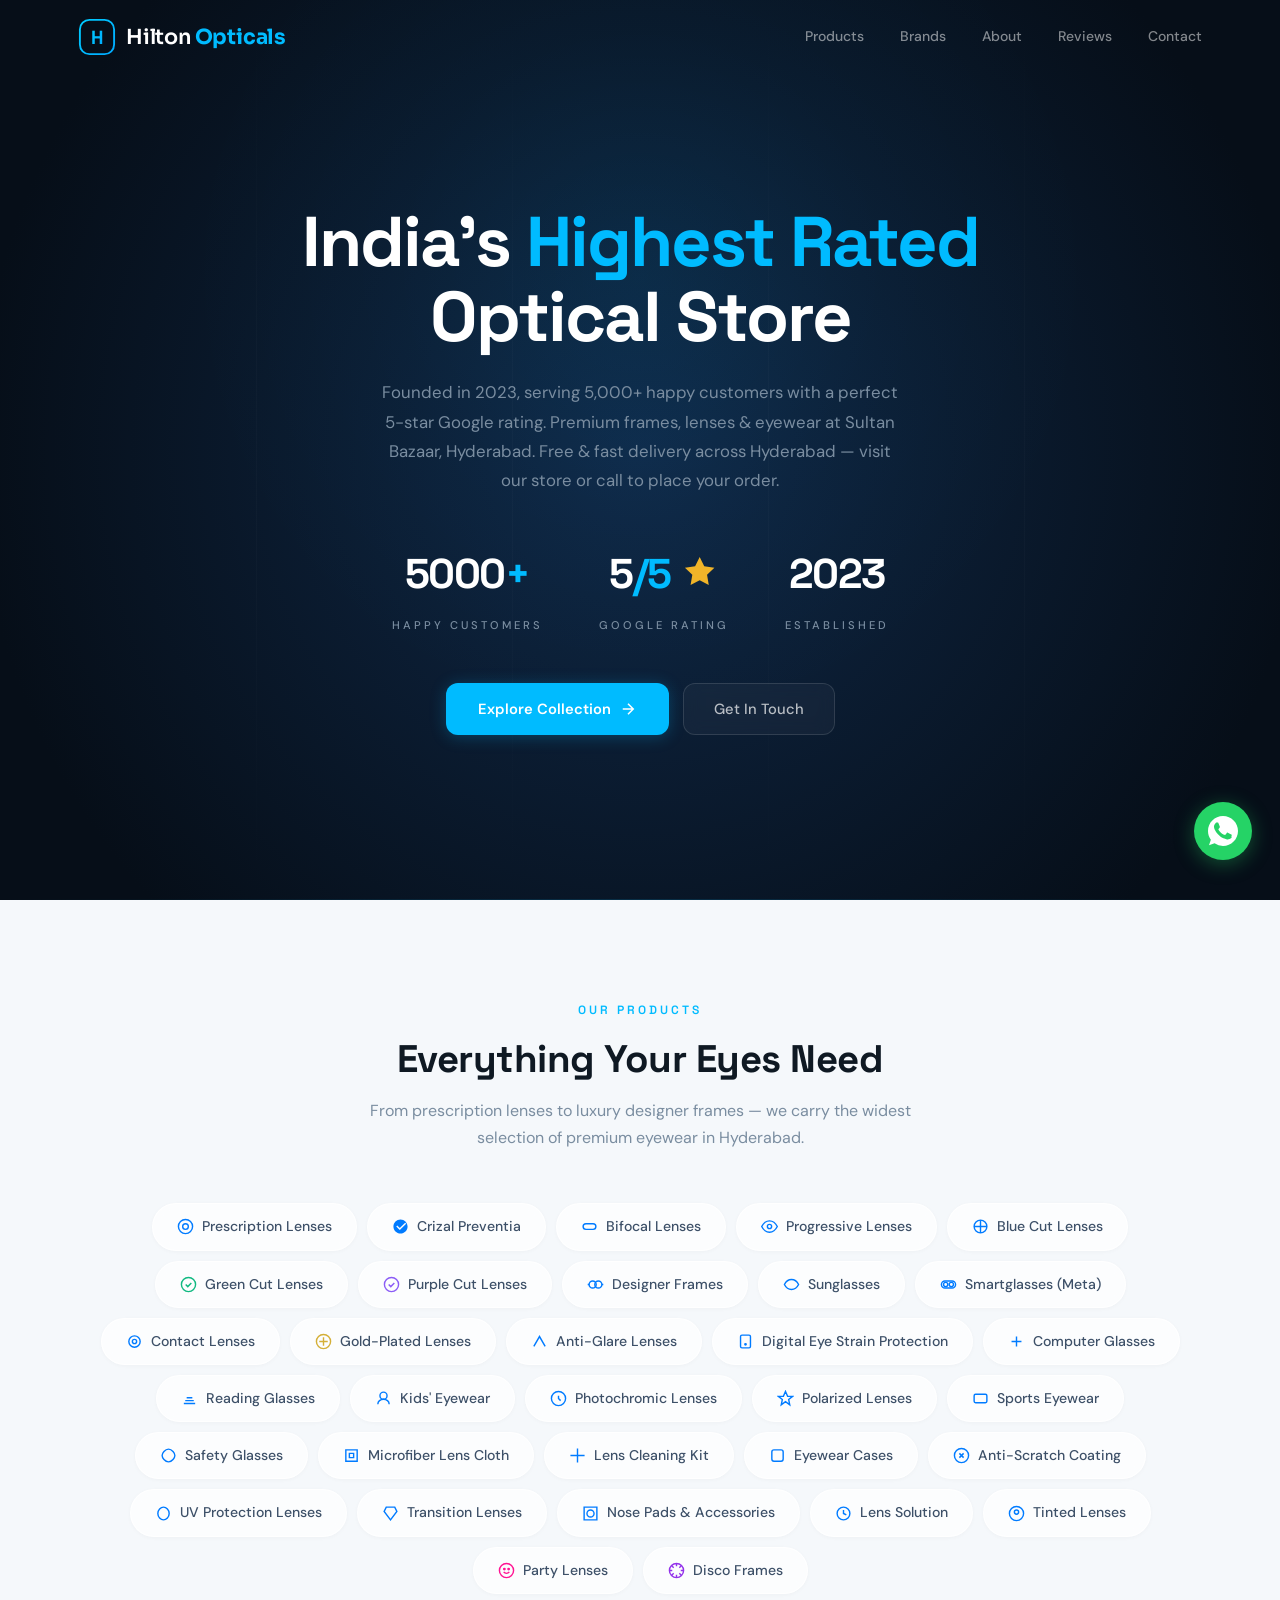
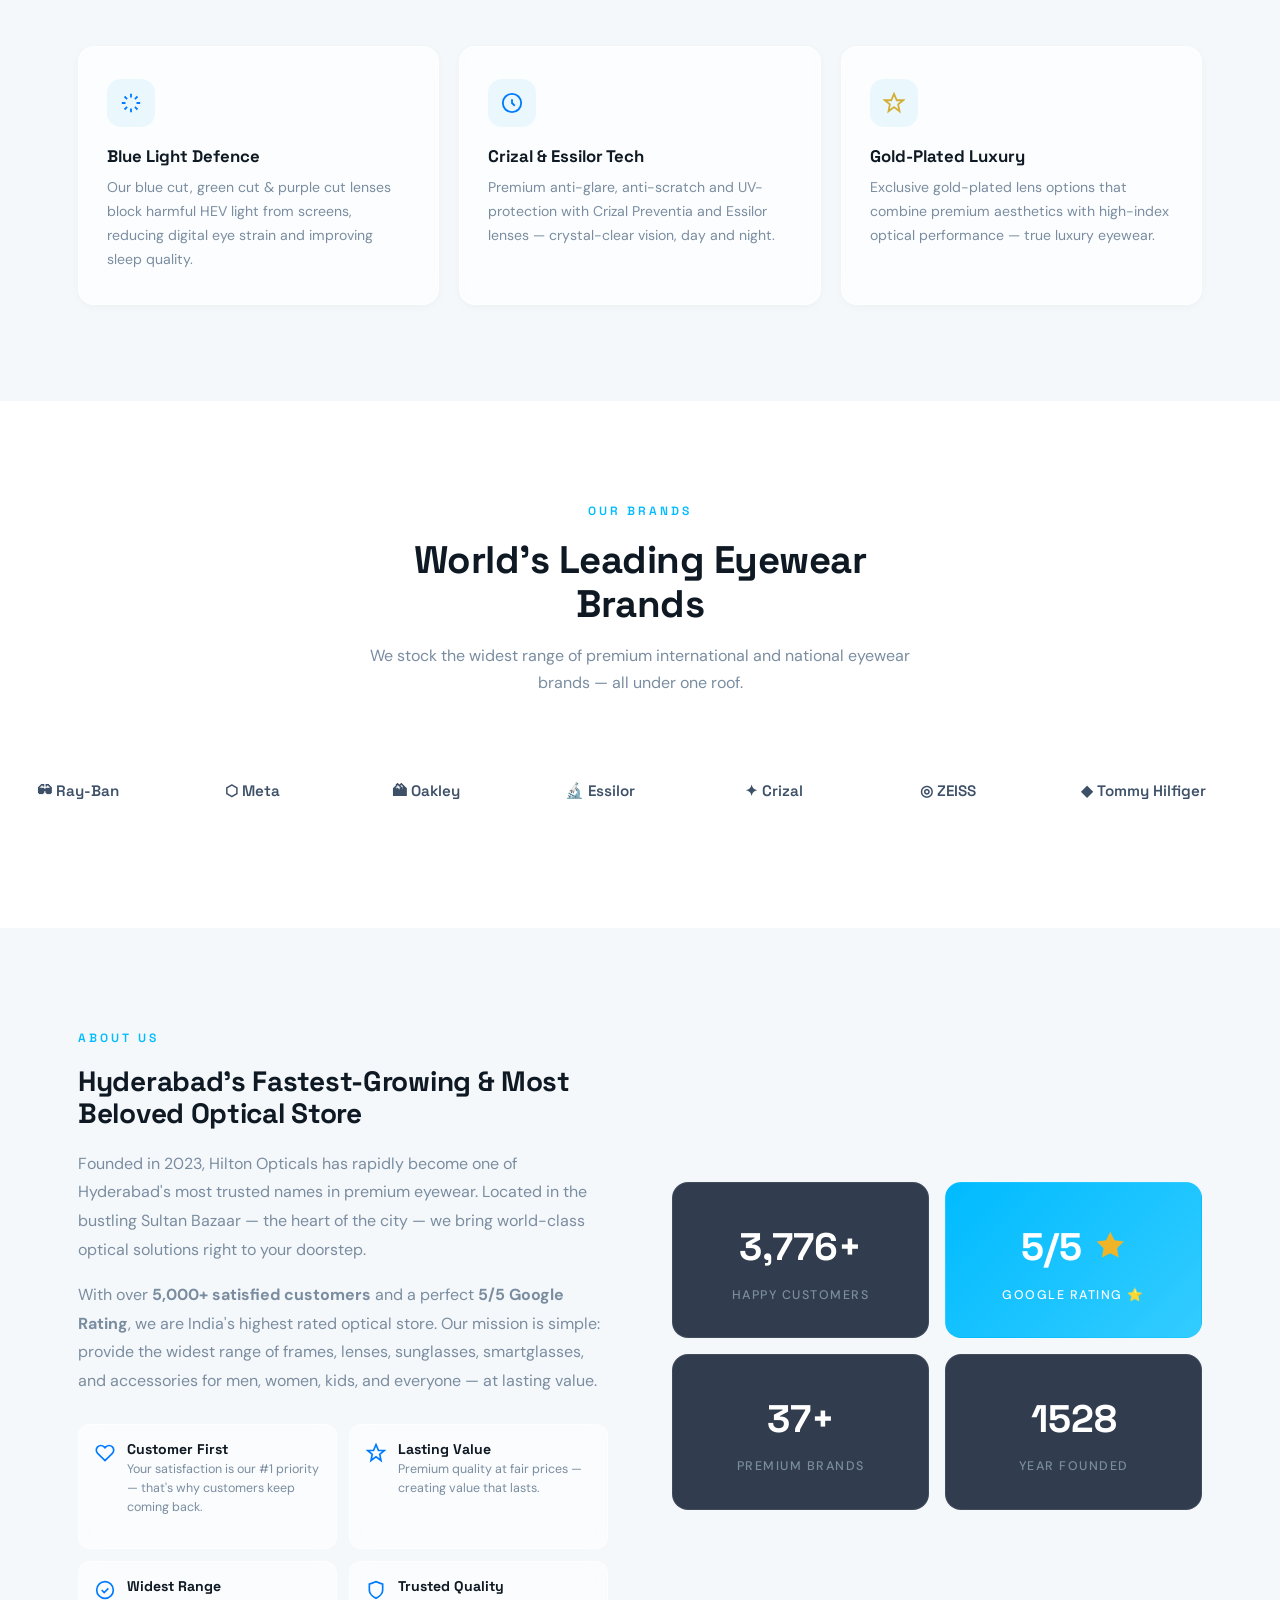
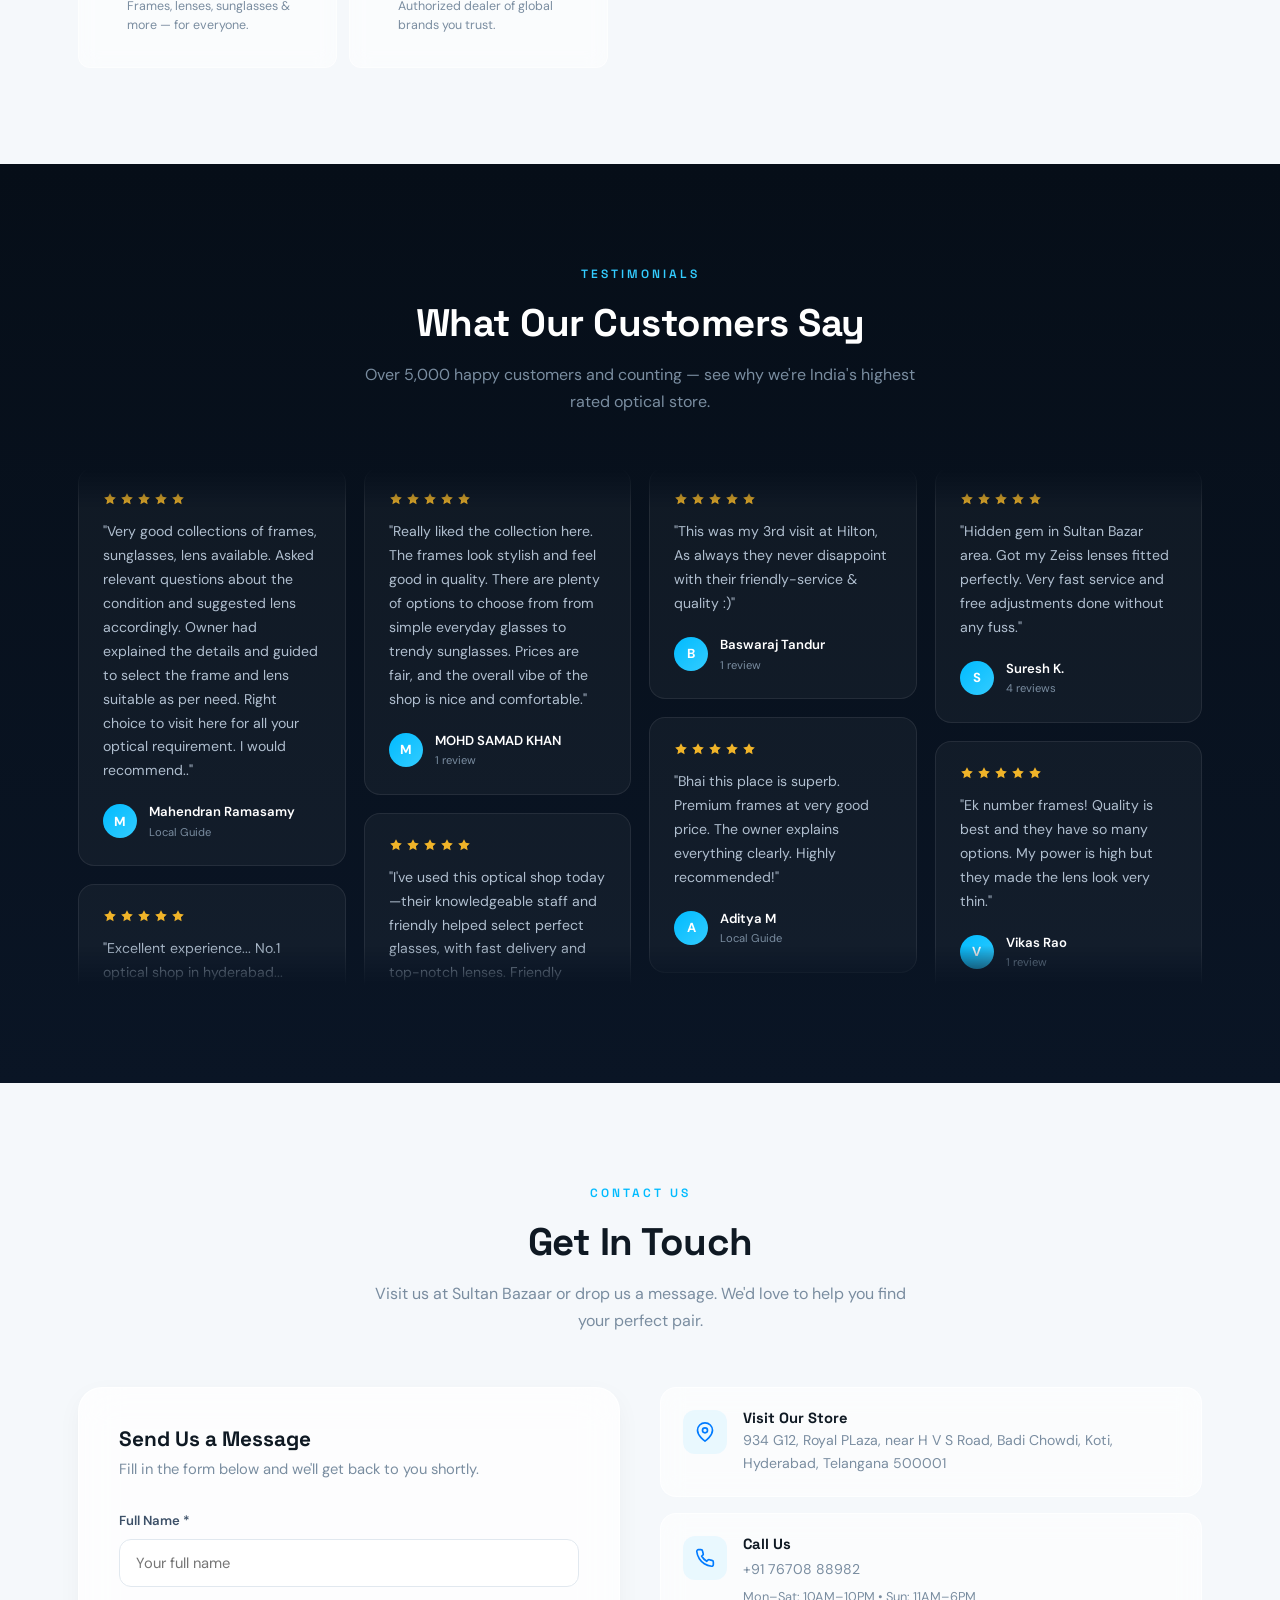
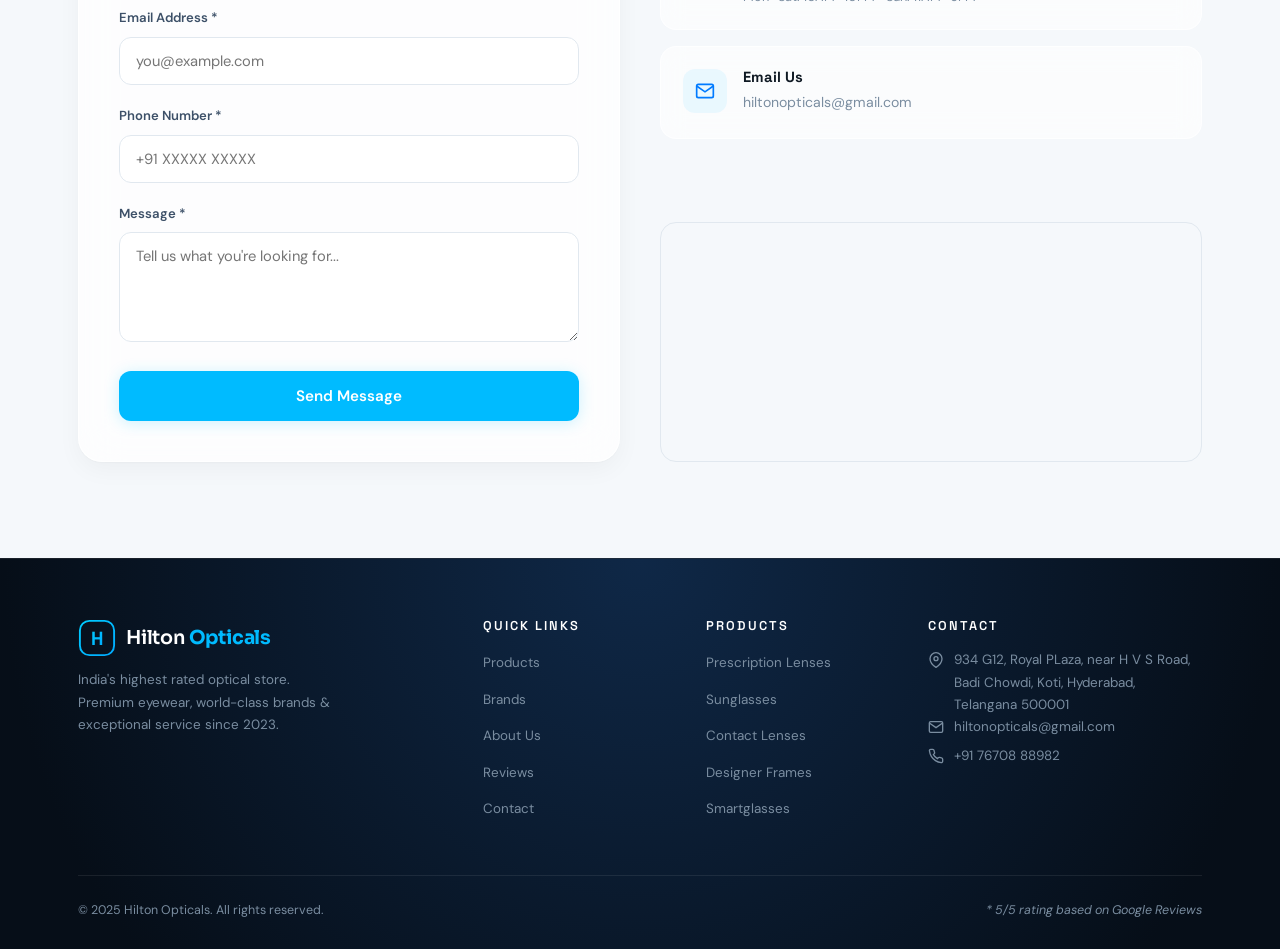
==== index.html @ 5c314fb1 "first commit" ====
<!DOCTYPE html>
<html lang="en">

<head>
    <meta charset="UTF-8">
    <meta name="viewport" content="width=device-width, initial-scale=1.0">
    <title>Hilton Opticals — India's Highest Rated Optical Store | Premium Eyewear Hyderabad</title>
    <meta name="description"
        content="Hilton Opticals, Hyderabad's highest rated optical store with a perfect 5/5 Google rating. Premium frames, prescription lenses, sunglasses, blue cut lenses, designer eyewear, contact lenses &amp; more at Sultan Bazaar. 5000+ happy customers since 2023.">
    <meta name="keywords"
        content="Hilton Opticals, best optical store Hyderabad, highest rated optical store India, Sultan Bazaar optical shop, premium eyewear Hyderabad, prescription lenses, blue cut lenses, green cut lenses, purple cut lenses, anti-glare lenses, digital eye strain protection, Crizal Preventia, bifocal lenses, progressive lenses, designer frames, Ray-Ban Hyderabad, sunglasses, smartglasses Meta, contact lenses, gold plated lenses, Essilor lenses, Zeiss lenses, computer glasses, reading glasses, kids eyewear, optical store near me, eye glasses Hyderabad, HVS Hyderabad glasses">
    <meta property="og:title" content="Hilton Opticals — India's Highest Rated Optical Store">
    <meta property="og:description"
        content="Perfect 5/5 Google Rating. 5000+ happy customers. Premium frames, lenses & eyewear at Sultan Bazaar, Hyderabad.">
    <meta property="og:type" content="website">
    <meta property="og:url" content="https://hiltonopticals.com/">
    <meta property="og:locale" content="en_IN">
    <meta name="twitter:card" content="summary_large_image">
    <meta name="twitter:title" content="Hilton Opticals — India's Highest Rated Optical Store">
    <meta name="twitter:description"
        content="Perfect 5/5 Google Rating. 5000+ happy customers. Premium eyewear at Sultan Bazaar, Hyderabad.">
    <meta name="robots" content="index, follow">
    <link rel="canonical" href="https://hiltonopticals.com/">
    <link rel="stylesheet" href="styles.css">
</head>

<body>

    <!-- HEADER -->
    <header class="header" id="top">
        <div class="container">
            <nav class="nav">
                <a href="#top" class="logo">
                    <svg class="logo-icon" viewBox="0 0 40 40" xmlns="http://www.w3.org/2000/svg">
                        <defs>
                            <linearGradient id="logoGrad" x1="0%" y1="0%" x2="100%" y2="100%">
                                <stop offset="0%" stop-color="#00CCFF" />
                                <stop offset="100%" stop-color="#00AAFF" />
                            </linearGradient>
                        </defs>
                        <rect x="2" y="2" width="36" height="36" rx="10" fill="none" stroke="url(#logoGrad)"
                            stroke-width="2" />
                        <text x="20" y="27.5" text-anchor="middle" font-family="'Space Grotesk', sans-serif"
                            font-size="20" font-weight="700" fill="url(#logoGrad)">H</text>
                    </svg>
                    <div class="logo-text">Hilton <span>Opticals</span></div>
                </a>
                <div class="nav-links">
                    <a href="#products">Products</a><a href="#brands">Brands</a><a href="#about">About</a><a
                        href="#testimonials">Reviews</a><a href="#contact">Contact</a>
                </div>
                <div class="hamburger"><span></span><span></span><span></span></div>
            </nav>
        </div>
    </header>

    <!-- HERO -->
    <section class="hero" id="home">
        <div class="hero-glow" id="hero-glow"></div>
        <div class="hero-lines">
            <div class="hero-line"></div>
            <div class="hero-line"></div>
            <div class="hero-line"></div>
            <div class="hero-line"></div>
            <div class="hero-line"></div>
        </div>
        <div class="container hero-container">
            <div class="hero-content">
                <h1>India's <span class="highlight">Highest Rated</span> Optical Store</h1>
                <p class="hero-sub">Founded in 2023, serving 5,000+ happy customers with a perfect 5-star Google rating.
                    Premium frames, lenses & eyewear at Sultan Bazaar, Hyderabad. Free & fast delivery across Hyderabad
                    — visit our store or call to place your order.</p>
                <div class="hero-stats">
                    <div class="stat-item">
                        <div class="stat-number stat-num-alt">5000<span>+</span></div>
                        <div class="stat-label">Happy Customers</div>
                    </div>
                    <div class="stat-item">
                        <div class="stat-number rating-with-star">5<span class="muted">/5</span> <svg
                                class="rating-star-icon" viewBox="0 0 24 24">
                                <polygon
                                    points="12 2 15.09 8.26 22 9.27 17 14.14 18.18 21.02 12 17.77 5.82 21.02 7 14.14 2 9.27 8.91 8.26" />
                            </svg></div>
                        <div class="stat-label">Google Rating</div>
                    </div>
                    <div class="stat-item">
                        <div class="stat-number stat-num-alt">2023</div>
                        <div class="stat-label">Established</div>
                    </div>
                </div>
                <div class="hero-ctas">
                    <a href="#products" class="btn-primary">Explore Collection <svg width="18" height="18"
                            viewBox="0 0 24 24" fill="none" stroke="currentColor" stroke-width="2">
                            <path d="M5 12h14M12 5l7 7-7 7" />
                        </svg></a>
                    <a href="#contact" class="btn-outline">Get In Touch</a>
                </div>
            </div>
        </div>
    </section>
    <!-- PRODUCTS -->
    <section class="section section-alt" id="products">
        <div class="container">
            <div class="section-header fade-in">
                <div class="section-label">Our Products</div>
                <h2 class="section-title">Everything Your Eyes Need</h2>
                <p class="section-desc">From prescription lenses to luxury designer frames — we carry the widest
                    selection of premium eyewear in Hyderabad.</p>
            </div>
            <div class="products-grid fade-in">
                <div class="product-tag"><svg viewBox="0 0 24 24" fill="none" stroke="#007BFF" stroke-width="2">
                        <circle cx="12" cy="12" r="10" />
                        <circle cx="12" cy="12" r="4" />
                    </svg>Prescription Lenses</div>
                <div class="product-tag"><svg viewBox="0 0 24 24" fill="#007BFF">
                        <path
                            d="M12 2C6.5 2 2 6.5 2 12s4.5 10 10 10 10-4.5 10-10S17.5 2 12 2zm-1 15l-5-5 1.4-1.4L11 14.2l7.6-7.6L20 8l-9 9z" />
                    </svg>Crizal Preventia</div>
                <div class="product-tag"><svg viewBox="0 0 24 24" fill="none" stroke="#007BFF" stroke-width="2">
                        <rect x="3" y="8" width="18" height="8" rx="4" />
                    </svg>Bifocal Lenses</div>
                <div class="product-tag"><svg viewBox="0 0 24 24" fill="none" stroke="#007BFF" stroke-width="2">
                        <path d="M1 12s4-8 11-8 11 8 11 8-4 8-11 8S1 12 1 12z" />
                        <circle cx="12" cy="12" r="3" />
                    </svg>Progressive Lenses</div>
                <div class="product-tag"><svg viewBox="0 0 24 24" fill="none" stroke="#007BFF" stroke-width="2">
                        <path d="M12 3v18M3 12h18" />
                        <circle cx="12" cy="12" r="9" />
                    </svg>Blue Cut Lenses</div>
                <div class="product-tag"><svg viewBox="0 0 24 24" fill="none" stroke="#10B981" stroke-width="2">
                        <circle cx="12" cy="12" r="10" />
                        <path d="M8 12l3 3 5-5" />
                    </svg>Green Cut Lenses</div>
                <div class="product-tag"><svg viewBox="0 0 24 24" fill="none" stroke="#8B5CF6" stroke-width="2">
                        <circle cx="12" cy="12" r="10" />
                        <path d="M8 12l3 3 5-5" />
                    </svg>Purple Cut Lenses</div>
                <div class="product-tag"><svg viewBox="0 0 24 24" fill="none" stroke="#007BFF" stroke-width="2">
                        <circle cx="8" cy="12" r="5" />
                        <circle cx="16" cy="12" r="5" />
                        <path d="M3 12H1m22 0h-2" />
                    </svg>Designer Frames</div>
                <div class="product-tag"><svg viewBox="0 0 24 24" fill="none" stroke="#007BFF" stroke-width="2">
                        <path d="M2 12c2-4 5-7 10-7s8 3 10 7c-2 4-5 7-10 7S4 16 2 12z" />
                    </svg>Sunglasses</div>
                <div class="product-tag"><svg viewBox="0 0 24 24" fill="none" stroke="#007BFF" stroke-width="2">
                        <rect x="2" y="7" width="20" height="10" rx="5" />
                        <circle cx="8" cy="12" r="3" />
                        <circle cx="16" cy="12" r="3" />
                    </svg>Smartglasses (Meta)</div>
                <div class="product-tag"><svg viewBox="0 0 24 24" fill="none" stroke="#007BFF" stroke-width="2">
                        <circle cx="12" cy="12" r="8" />
                        <circle cx="12" cy="12" r="3" />
                    </svg>Contact Lenses</div>
                <div class="product-tag"><svg viewBox="0 0 24 24" fill="none" stroke="#D4AF37" stroke-width="2">
                        <circle cx="12" cy="12" r="10" />
                        <path d="M12 6v12M6 12h12" />
                    </svg>Gold-Plated Lenses</div>
                <div class="product-tag"><svg viewBox="0 0 24 24" fill="none" stroke="#007BFF" stroke-width="2">
                        <path d="M4 19l8-14 8 14" />
                    </svg>Anti-Glare Lenses</div>
                <div class="product-tag"><svg viewBox="0 0 24 24" fill="none" stroke="#007BFF" stroke-width="2">
                        <rect x="5" y="3" width="14" height="18" rx="2" />
                        <circle cx="12" cy="16" r="1" />
                    </svg>Digital Eye Strain Protection</div>
                <div class="product-tag"><svg viewBox="0 0 24 24" fill="none" stroke="#007BFF" stroke-width="2">
                        <path d="M12 5v14M5 12h14" />
                    </svg>Computer Glasses</div>
                <div class="product-tag"><svg viewBox="0 0 24 24" fill="none" stroke="#007BFF" stroke-width="2">
                        <path d="M4 19h16M6 15h12M8 11h8" />
                    </svg>Reading Glasses</div>
                <div class="product-tag"><svg viewBox="0 0 24 24" fill="none" stroke="#007BFF" stroke-width="2">
                        <circle cx="12" cy="8" r="5" />
                        <path d="M4 20c0-4 3.6-7 8-7s8 3 8 7" />
                    </svg>Kids' Eyewear</div>
                <div class="product-tag"><svg viewBox="0 0 24 24" fill="none" stroke="#007BFF" stroke-width="2">
                        <circle cx="12" cy="12" r="10" />
                        <path d="M12 8v4l3 3" />
                    </svg>Photochromic Lenses</div>
                <div class="product-tag"><svg viewBox="0 0 24 24" fill="none" stroke="#007BFF" stroke-width="2">
                        <path d="M12 2l3 7h7l-5.5 4.5L18 21l-6-4.5L6 21l1.5-7.5L2 9h7z" />
                    </svg>Polarized Lenses</div>
                <div class="product-tag"><svg viewBox="0 0 24 24" fill="none" stroke="#007BFF" stroke-width="2">
                        <rect x="3" y="6" width="18" height="12" rx="2" />
                    </svg>Sports Eyewear</div>
                <div class="product-tag"><svg viewBox="0 0 24 24" fill="none" stroke="#007BFF" stroke-width="2">
                        <path d="M3 12c0-3 4-9 9-9s9 6 9 9-4 9-9 9-9-6-9-9z" />
                    </svg>Safety Glasses</div>
                <div class="product-tag"><svg viewBox="0 0 24 24" fill="none" stroke="#007BFF" stroke-width="2">
                        <path d="M4 4h16v16H4z" />
                        <path d="M9 9h6v6H9z" />
                    </svg>Microfiber Lens Cloth</div>
                <div class="product-tag"><svg viewBox="0 0 24 24" fill="none" stroke="#007BFF" stroke-width="2">
                        <path d="M12 2v20M2 12h20" />
                    </svg>Lens Cleaning Kit</div>
                <div class="product-tag"><svg viewBox="0 0 24 24" fill="none" stroke="#007BFF" stroke-width="2">
                        <rect x="4" y="4" width="16" height="16" rx="3" />
                    </svg>Eyewear Cases</div>
                <div class="product-tag"><svg viewBox="0 0 24 24" fill="none" stroke="#007BFF" stroke-width="2">
                        <circle cx="12" cy="12" r="10" />
                        <path d="M15 9l-6 6M9 9l6 6" />
                    </svg>Anti-Scratch Coating</div>
                <div class="product-tag"><svg viewBox="0 0 24 24" fill="none" stroke="#007BFF" stroke-width="2">
                        <path d="M12 3c-4 0-8 4-8 9s4 9 8 9 8-4 8-9-4-9-8-9z" />
                    </svg>UV Protection Lenses</div>
                <div class="product-tag"><svg viewBox="0 0 24 24" fill="none" stroke="#007BFF" stroke-width="2">
                        <path d="M6 3h12l3 6-9 12L3 9z" />
                    </svg>Transition Lenses</div>
                <div class="product-tag"><svg viewBox="0 0 24 24" fill="none" stroke="#007BFF" stroke-width="2">
                        <path d="M3 3h18v18H3z" />
                        <circle cx="12" cy="12" r="5" />
                    </svg>Nose Pads &amp; Accessories</div>
                <div class="product-tag"><svg viewBox="0 0 24 24" fill="none" stroke="#007BFF" stroke-width="2">
                        <circle cx="12" cy="12" r="9" />
                        <path d="M12 7v5l4 2" />
                    </svg>Lens Solution</div>
                <div class="product-tag"><svg viewBox="0 0 24 24" fill="none" stroke="#007BFF" stroke-width="2">
                        <path d="M12 2a10 10 0 100 20 10 10 0 000-20zm0 5a3 3 0 110 6 3 3 0 010-6z" />
                    </svg>Tinted Lenses</div>
                <div class="product-tag"><svg viewBox="0 0 24 24" fill="none" stroke="#FF1493" stroke-width="2">
                        <circle cx="12" cy="12" r="10" />
                        <path d="M8 14s1.5 2 4 2 4-2 4-2" />
                        <circle cx="9" cy="10" r="1" />
                        <circle cx="15" cy="10" r="1" />
                    </svg>Party Lenses</div>
                <div class="product-tag"><svg viewBox="0 0 24 24" fill="none" stroke="#9333EA" stroke-width="2">
                        <circle cx="12" cy="12" r="10" />
                        <path d="M12 2v4M12 18v4M22 12h-4M6 12H2M19 5l-3 3M8 16l-3 3M19 19l-3-3M8 8L5 5" />
                    </svg>Disco Frames</div>
            </div>

            <!-- Lens Technology Info Cards -->
            <div class="lens-info-grid fade-in">
                <div class="lens-card">
                    <div class="lens-card-icon"><svg viewBox="0 0 24 24" fill="none" stroke="#007BFF" stroke-width="2">
                            <path
                                d="M12 2v4M12 18v4M4.93 4.93l2.83 2.83M16.24 16.24l2.83 2.83M2 12h4M18 12h4M4.93 19.07l2.83-2.83M16.24 7.76l2.83-2.83" />
                        </svg></div>
                    <h4>Blue Light Defence</h4>
                    <p>Our blue cut, green cut &amp; purple cut lenses block harmful HEV light from screens, reducing
                        digital eye strain and improving sleep quality.</p>
                </div>
                <div class="lens-card">
                    <div class="lens-card-icon"><svg viewBox="0 0 24 24" fill="none" stroke="#007BFF" stroke-width="2">
                            <circle cx="12" cy="12" r="10" />
                            <path d="M12 8v4l3 3" />
                        </svg></div>
                    <h4>Crizal &amp; Essilor Tech</h4>
                    <p>Premium anti-glare, anti-scratch and UV-protection with Crizal Preventia and Essilor lenses —
                        crystal-clear vision, day and night.</p>
                </div>
                <div class="lens-card">
                    <div class="lens-card-icon"><svg viewBox="0 0 24 24" fill="none" stroke="#D4AF37" stroke-width="2">
                            <path d="M12 2l3 7h7l-5.5 4.5L18 21l-6-4.5L6 21l1.5-7.5L2 9h7z" />
                        </svg></div>
                    <h4>Gold-Plated Luxury</h4>
                    <p>Exclusive gold-plated lens options that combine premium aesthetics with high-index optical
                        performance — true luxury eyewear.</p>
                </div>
            </div>
        </div>
    </section>

    <!-- BRANDS -->
    <section class="section" id="brands">
        <div class="container">
            <div class="section-header fade-in">
                <div class="section-label">Our Brands</div>
                <h2 class="section-title">World's Leading Eyewear Brands</h2>
                <p class="section-desc">We stock the widest range of premium international and national eyewear brands —
                    all under one roof.</p>
            </div>
        </div>
        <div class="brands-marquee fade-in">
            <div class="brands-track">
                <div class="brand-item">🕶 Ray-Ban</div>
                <div class="brand-item">⬡ Meta</div>
                <div class="brand-item">🏔 Oakley</div>
                <div class="brand-item">🔬 Essilor</div>
                <div class="brand-item">✦ Crizal</div>
                <div class="brand-item">◎ ZEISS</div>
                <div class="brand-item">◆ Tommy Hilfiger</div>
                <div class="brand-item">▲ Scott</div>
                <div class="brand-item">◉ Yash Optics</div>
                <div class="brand-item">🕶 Ray-Ban</div>
                <div class="brand-item">⬡ Meta</div>
                <div class="brand-item">🏔 Oakley</div>
                <div class="brand-item">🔬 Essilor</div>
                <div class="brand-item">✦ Crizal</div>
                <div class="brand-item">◎ ZEISS</div>
                <div class="brand-item">◆ Tommy Hilfiger</div>
                <div class="brand-item">▲ Scott</div>
                <div class="brand-item">◉ Yash Optics</div>
            </div>
        </div>
    </section>

    <!-- ABOUT -->
    <section class="section section-alt" id="about">
        <div class="container">
            <div class="about-grid">
                <div class="about-text fade-in">
                    <div class="section-label">About Us</div>
                    <h3>Hyderabad's Fastest-Growing &amp; Most Beloved Optical Store</h3>
                    <p>Founded in 2023, Hilton Opticals has rapidly become one of Hyderabad's most trusted names in
                        premium eyewear. Located in the bustling Sultan Bazaar — the heart of the city — we bring
                        world-class optical solutions right to your doorstep.</p>
                    <p>With over <strong>5,000+ satisfied customers</strong> and a perfect <strong>5/5 Google
                            Rating</strong>, we are India's highest rated optical store. Our mission is simple: provide
                        the widest range of frames, lenses, sunglasses, smartglasses, and accessories for men, women,
                        kids, and everyone — at lasting value.</p>
                    <div class="about-values">
                        <div class="value-item"><svg viewBox="0 0 24 24" fill="none" stroke="#007BFF" stroke-width="2">
                                <path
                                    d="M20.84 4.61a5.5 5.5 0 00-7.78 0L12 5.67l-1.06-1.06a5.5 5.5 0 00-7.78 7.78L12 21.23l8.84-8.84a5.5 5.5 0 000-7.78z" />
                            </svg>
                            <div>
                                <h5>Customer First</h5>
                                <p>Your satisfaction is our #1 priority — that's why customers keep coming back.</p>
                            </div>
                        </div>
                        <div class="value-item"><svg viewBox="0 0 24 24" fill="none" stroke="#007BFF" stroke-width="2">
                                <path d="M12 2l3 7h7l-5.5 4.5L18 21l-6-4.5L6 21l1.5-7.5L2 9h7z" />
                            </svg>
                            <div>
                                <h5>Lasting Value</h5>
                                <p>Premium quality at fair prices — creating value that lasts.</p>
                            </div>
                        </div>
                        <div class="value-item"><svg viewBox="0 0 24 24" fill="none" stroke="#007BFF" stroke-width="2">
                                <circle cx="12" cy="12" r="10" />
                                <path d="M8 12l3 3 5-5" />
                            </svg>
                            <div>
                                <h5>Widest Range</h5>
                                <p>Frames, lenses, sunglasses &amp; more — for everyone.</p>
                            </div>
                        </div>
                        <div class="value-item"><svg viewBox="0 0 24 24" fill="none" stroke="#007BFF" stroke-width="2">
                                <path d="M12 22s8-4 8-10V5l-8-3-8 3v7c0 6 8 10 8 10z" />
                            </svg>
                            <div>
                                <h5>Trusted Quality</h5>
                                <p>Authorized dealer of global brands you trust.</p>
                            </div>
                        </div>
                    </div>
                </div>
                <div class="about-visual fade-in">
                    <div class="about-stats-grid">
                        <div class="about-stat-card">
                            <div class="number" data-count="5000" data-suffix="+">0</div>
                            <div class="label">Happy Customers</div>
                        </div>
                        <div class="about-stat-card">
                            <div class="number rating-with-star">5/5 <svg class="rating-star-icon" viewBox="0 0 24 24">
                                    <polygon
                                        points="12 2 15.09 8.26 22 9.27 17 14.14 18.18 21.02 12 17.77 5.82 21.02 7 14.14 2 9.27 8.91 8.26" />
                                </svg></div>
                            <div class="label">Google Rating ⭐</div>
                        </div>
                        <div class="about-stat-card">
                            <div class="number" data-count="50" data-suffix="+">0</div>
                            <div class="label">Premium Brands</div>
                        </div>
                        <div class="about-stat-card">
                            <div class="number" data-count="2023" data-suffix="" data-no-comma>0</div>
                            <div class="label">Year Founded</div>
                        </div>
                    </div>
                </div>
            </div>
        </div>
    </section>

    <!-- TESTIMONIALS -->
    <section class="section testimonials-section" id="testimonials">
        <div class="container">
            <div class="section-header fade-in">
                <div class="section-label">Testimonials</div>
                <h2 class="section-title">What Our Customers Say</h2>
                <p class="section-desc">Over 5,000 happy customers and counting — see why we're India's highest rated
                    optical store.</p>
            </div>

            <div class="testimonials-columns fade-in">
                <div class="t-col" data-direction="down">
                    <div class="t-col-inner">
                        <div class="t-card">
                            <div class="testimonial-stars"><svg viewBox="0 0 24 24">
                                    <polygon
                                        points="12 2 15.09 8.26 22 9.27 17 14.14 18.18 21.02 12 17.77 5.82 21.02 7 14.14 2 9.27 8.91 8.26" />
                                </svg><svg viewBox="0 0 24 24">
                                    <polygon
                                        points="12 2 15.09 8.26 22 9.27 17 14.14 18.18 21.02 12 17.77 5.82 21.02 7 14.14 2 9.27 8.91 8.26" />
                                </svg><svg viewBox="0 0 24 24">
                                    <polygon
                                        points="12 2 15.09 8.26 22 9.27 17 14.14 18.18 21.02 12 17.77 5.82 21.02 7 14.14 2 9.27 8.91 8.26" />
                                </svg><svg viewBox="0 0 24 24">
                                    <polygon
                                        points="12 2 15.09 8.26 22 9.27 17 14.14 18.18 21.02 12 17.77 5.82 21.02 7 14.14 2 9.27 8.91 8.26" />
                                </svg><svg viewBox="0 0 24 24">
                                    <polygon
                                        points="12 2 15.09 8.26 22 9.27 17 14.14 18.18 21.02 12 17.77 5.82 21.02 7 14.14 2 9.27 8.91 8.26" />
                                </svg></div>
                            <p class="testimonial-text">"Very good collections of frames, sunglasses, lens available.
                                Asked relevant questions about the condition and suggested lens accordingly. Owner had
                                explained the details and guided to select the frame and lens suitable as per need.
                                Right choice to visit here for all your optical requirement. I would recommend.."</p>
                            <div class="testimonial-author">
                                <div class="testimonial-avatar">M</div>
                                <div>
                                    <div class="testimonial-name">Mahendran Ramasamy</div>
                                    <div class="testimonial-source">Local Guide</div>
                                </div>
                            </div>
                        </div>
                        <div class="t-card">
                            <div class="testimonial-stars"><svg viewBox="0 0 24 24">
                                    <polygon
                                        points="12 2 15.09 8.26 22 9.27 17 14.14 18.18 21.02 12 17.77 5.82 21.02 7 14.14 2 9.27 8.91 8.26" />
                                </svg><svg viewBox="0 0 24 24">
                                    <polygon
                                        points="12 2 15.09 8.26 22 9.27 17 14.14 18.18 21.02 12 17.77 5.82 21.02 7 14.14 2 9.27 8.91 8.26" />
                                </svg><svg viewBox="0 0 24 24">
                                    <polygon
                                        points="12 2 15.09 8.26 22 9.27 17 14.14 18.18 21.02 12 17.77 5.82 21.02 7 14.14 2 9.27 8.91 8.26" />
                                </svg><svg viewBox="0 0 24 24">
                                    <polygon
                                        points="12 2 15.09 8.26 22 9.27 17 14.14 18.18 21.02 12 17.77 5.82 21.02 7 14.14 2 9.27 8.91 8.26" />
                                </svg><svg viewBox="0 0 24 24">
                                    <polygon
                                        points="12 2 15.09 8.26 22 9.27 17 14.14 18.18 21.02 12 17.77 5.82 21.02 7 14.14 2 9.27 8.91 8.26" />
                                </svg></div>
                            <p class="testimonial-text">"Excellent experience... No.1 optical shop in hyderabad...
                                Reasonable price"</p>
                            <div class="testimonial-author">
                                <div class="testimonial-avatar">R</div>
                                <div>
                                    <div class="testimonial-name">Rahul Reddy</div>
                                    <div class="testimonial-source">Local Guide</div>
                                </div>
                            </div>
                        </div>
                        <div class="t-card">
                            <div class="testimonial-stars"><svg viewBox="0 0 24 24">
                                    <polygon
                                        points="12 2 15.09 8.26 22 9.27 17 14.14 18.18 21.02 12 17.77 5.82 21.02 7 14.14 2 9.27 8.91 8.26" />
                                </svg><svg viewBox="0 0 24 24">
                                    <polygon
                                        points="12 2 15.09 8.26 22 9.27 17 14.14 18.18 21.02 12 17.77 5.82 21.02 7 14.14 2 9.27 8.91 8.26" />
                                </svg><svg viewBox="0 0 24 24">
                                    <polygon
                                        points="12 2 15.09 8.26 22 9.27 17 14.14 18.18 21.02 12 17.77 5.82 21.02 7 14.14 2 9.27 8.91 8.26" />
                                </svg><svg viewBox="0 0 24 24">
                                    <polygon
                                        points="12 2 15.09 8.26 22 9.27 17 14.14 18.18 21.02 12 17.77 5.82 21.02 7 14.14 2 9.27 8.91 8.26" />
                                </svg><svg viewBox="0 0 24 24">
                                    <polygon
                                        points="12 2 15.09 8.26 22 9.27 17 14.14 18.18 21.02 12 17.77 5.82 21.02 7 14.14 2 9.27 8.91 8.26" />
                                </svg></div>
                            <p class="testimonial-text">"Very good collections of frames, sunglasses, lens available.
                                Asked relevant questions about the condition and suggested lens accordingly. Owner had
                                explained the details and guided to select the frame and lens suitable as per need.
                                Right choice to visit here for all your optical requirement. I would recommend.."</p>
                            <div class="testimonial-author">
                                <div class="testimonial-avatar">M</div>
                                <div>
                                    <div class="testimonial-name">Mahendran Ramasamy</div>
                                    <div class="testimonial-source">Local Guide</div>
                                </div>
                            </div>
                        </div>
                        <div class="t-card">
                            <div class="testimonial-stars"><svg viewBox="0 0 24 24">
                                    <polygon
                                        points="12 2 15.09 8.26 22 9.27 17 14.14 18.18 21.02 12 17.77 5.82 21.02 7 14.14 2 9.27 8.91 8.26" />
                                </svg><svg viewBox="0 0 24 24">
                                    <polygon
                                        points="12 2 15.09 8.26 22 9.27 17 14.14 18.18 21.02 12 17.77 5.82 21.02 7 14.14 2 9.27 8.91 8.26" />
                                </svg><svg viewBox="0 0 24 24">
                                    <polygon
                                        points="12 2 15.09 8.26 22 9.27 17 14.14 18.18 21.02 12 17.77 5.82 21.02 7 14.14 2 9.27 8.91 8.26" />
                                </svg><svg viewBox="0 0 24 24">
                                    <polygon
                                        points="12 2 15.09 8.26 22 9.27 17 14.14 18.18 21.02 12 17.77 5.82 21.02 7 14.14 2 9.27 8.91 8.26" />
                                </svg><svg viewBox="0 0 24 24">
                                    <polygon
                                        points="12 2 15.09 8.26 22 9.27 17 14.14 18.18 21.02 12 17.77 5.82 21.02 7 14.14 2 9.27 8.91 8.26" />
                                </svg></div>
                            <p class="testimonial-text">"Excellent experience... No.1 optical shop in hyderabad...
                                Reasonable price"</p>
                            <div class="testimonial-author">
                                <div class="testimonial-avatar">R</div>
                                <div>
                                    <div class="testimonial-name">Rahul Reddy</div>
                                    <div class="testimonial-source">Local Guide</div>
                                </div>
                            </div>
                        </div>
                        <div class="t-card">
                            <div class="testimonial-stars"><svg viewBox="0 0 24 24">
                                    <polygon
                                        points="12 2 15.09 8.26 22 9.27 17 14.14 18.18 21.02 12 17.77 5.82 21.02 7 14.14 2 9.27 8.91 8.26" />
                                </svg><svg viewBox="0 0 24 24">
                                    <polygon
                                        points="12 2 15.09 8.26 22 9.27 17 14.14 18.18 21.02 12 17.77 5.82 21.02 7 14.14 2 9.27 8.91 8.26" />
                                </svg><svg viewBox="0 0 24 24">
                                    <polygon
                                        points="12 2 15.09 8.26 22 9.27 17 14.14 18.18 21.02 12 17.77 5.82 21.02 7 14.14 2 9.27 8.91 8.26" />
                                </svg><svg viewBox="0 0 24 24">
                                    <polygon
                                        points="12 2 15.09 8.26 22 9.27 17 14.14 18.18 21.02 12 17.77 5.82 21.02 7 14.14 2 9.27 8.91 8.26" />
                                </svg><svg viewBox="0 0 24 24">
                                    <polygon
                                        points="12 2 15.09 8.26 22 9.27 17 14.14 18.18 21.02 12 17.77 5.82 21.02 7 14.14 2 9.27 8.91 8.26" />
                                </svg></div>
                            <p class="testimonial-text">"Very good collections of frames, sunglasses, lens available.
                                Asked relevant questions about the condition and suggested lens accordingly. Owner had
                                explained the details and guided to select the frame and lens suitable as per need.
                                Right choice to visit here for all your optical requirement. I would recommend.."</p>
                            <div class="testimonial-author">
                                <div class="testimonial-avatar">M</div>
                                <div>
                                    <div class="testimonial-name">Mahendran Ramasamy</div>
                                    <div class="testimonial-source">Local Guide</div>
                                </div>
                            </div>
                        </div>
                        <div class="t-card">
                            <div class="testimonial-stars"><svg viewBox="0 0 24 24">
                                    <polygon
                                        points="12 2 15.09 8.26 22 9.27 17 14.14 18.18 21.02 12 17.77 5.82 21.02 7 14.14 2 9.27 8.91 8.26" />
                                </svg><svg viewBox="0 0 24 24">
                                    <polygon
                                        points="12 2 15.09 8.26 22 9.27 17 14.14 18.18 21.02 12 17.77 5.82 21.02 7 14.14 2 9.27 8.91 8.26" />
                                </svg><svg viewBox="0 0 24 24">
                                    <polygon
                                        points="12 2 15.09 8.26 22 9.27 17 14.14 18.18 21.02 12 17.77 5.82 21.02 7 14.14 2 9.27 8.91 8.26" />
                                </svg><svg viewBox="0 0 24 24">
                                    <polygon
                                        points="12 2 15.09 8.26 22 9.27 17 14.14 18.18 21.02 12 17.77 5.82 21.02 7 14.14 2 9.27 8.91 8.26" />
                                </svg><svg viewBox="0 0 24 24">
                                    <polygon
                                        points="12 2 15.09 8.26 22 9.27 17 14.14 18.18 21.02 12 17.77 5.82 21.02 7 14.14 2 9.27 8.91 8.26" />
                                </svg></div>
                            <p class="testimonial-text">"Excellent experience... No.1 optical shop in hyderabad...
                                Reasonable price"</p>
                            <div class="testimonial-author">
                                <div class="testimonial-avatar">R</div>
                                <div>
                                    <div class="testimonial-name">Rahul Reddy</div>
                                    <div class="testimonial-source">Local Guide</div>
                                </div>
                            </div>
                        </div>
                    </div>
                </div>
                <div class="t-col" data-direction="up">
                    <div class="t-col-inner">
                        <div class="t-card">
                            <div class="testimonial-stars"><svg viewBox="0 0 24 24">
                                    <polygon
                                        points="12 2 15.09 8.26 22 9.27 17 14.14 18.18 21.02 12 17.77 5.82 21.02 7 14.14 2 9.27 8.91 8.26" />
                                </svg><svg viewBox="0 0 24 24">
                                    <polygon
                                        points="12 2 15.09 8.26 22 9.27 17 14.14 18.18 21.02 12 17.77 5.82 21.02 7 14.14 2 9.27 8.91 8.26" />
                                </svg><svg viewBox="0 0 24 24">
                                    <polygon
                                        points="12 2 15.09 8.26 22 9.27 17 14.14 18.18 21.02 12 17.77 5.82 21.02 7 14.14 2 9.27 8.91 8.26" />
                                </svg><svg viewBox="0 0 24 24">
                                    <polygon
                                        points="12 2 15.09 8.26 22 9.27 17 14.14 18.18 21.02 12 17.77 5.82 21.02 7 14.14 2 9.27 8.91 8.26" />
                                </svg><svg viewBox="0 0 24 24">
                                    <polygon
                                        points="12 2 15.09 8.26 22 9.27 17 14.14 18.18 21.02 12 17.77 5.82 21.02 7 14.14 2 9.27 8.91 8.26" />
                                </svg></div>
                            <p class="testimonial-text">"Really liked the collection here. The frames look stylish and
                                feel good in quality. There are plenty of options to choose from from simple everyday
                                glasses to trendy sunglasses. Prices are fair, and the overall vibe of the shop is nice
                                and comfortable."</p>
                            <div class="testimonial-author">
                                <div class="testimonial-avatar">M</div>
                                <div>
                                    <div class="testimonial-name">MOHD SAMAD KHAN</div>
                                    <div class="testimonial-source">1 review</div>
                                </div>
                            </div>
                        </div>
                        <div class="t-card">
                            <div class="testimonial-stars"><svg viewBox="0 0 24 24">
                                    <polygon
                                        points="12 2 15.09 8.26 22 9.27 17 14.14 18.18 21.02 12 17.77 5.82 21.02 7 14.14 2 9.27 8.91 8.26" />
                                </svg><svg viewBox="0 0 24 24">
                                    <polygon
                                        points="12 2 15.09 8.26 22 9.27 17 14.14 18.18 21.02 12 17.77 5.82 21.02 7 14.14 2 9.27 8.91 8.26" />
                                </svg><svg viewBox="0 0 24 24">
                                    <polygon
                                        points="12 2 15.09 8.26 22 9.27 17 14.14 18.18 21.02 12 17.77 5.82 21.02 7 14.14 2 9.27 8.91 8.26" />
                                </svg><svg viewBox="0 0 24 24">
                                    <polygon
                                        points="12 2 15.09 8.26 22 9.27 17 14.14 18.18 21.02 12 17.77 5.82 21.02 7 14.14 2 9.27 8.91 8.26" />
                                </svg><svg viewBox="0 0 24 24">
                                    <polygon
                                        points="12 2 15.09 8.26 22 9.27 17 14.14 18.18 21.02 12 17.77 5.82 21.02 7 14.14 2 9.27 8.91 8.26" />
                                </svg></div>
                            <p class="testimonial-text">"I've used this optical shop today—their knowledgeable staff and
                                friendly helped select perfect glasses, with fast delivery and top-notch lenses.
                                Friendly service and fair prices make it my go-to. 5 stars!"</p>
                            <div class="testimonial-author">
                                <div class="testimonial-avatar">P</div>
                                <div>
                                    <div class="testimonial-name">Priya Agarwal</div>
                                    <div class="testimonial-source">2 reviews</div>
                                </div>
                            </div>
                        </div>
                        <div class="t-card">
                            <div class="testimonial-stars"><svg viewBox="0 0 24 24">
                                    <polygon
                                        points="12 2 15.09 8.26 22 9.27 17 14.14 18.18 21.02 12 17.77 5.82 21.02 7 14.14 2 9.27 8.91 8.26" />
                                </svg><svg viewBox="0 0 24 24">
                                    <polygon
                                        points="12 2 15.09 8.26 22 9.27 17 14.14 18.18 21.02 12 17.77 5.82 21.02 7 14.14 2 9.27 8.91 8.26" />
                                </svg><svg viewBox="0 0 24 24">
                                    <polygon
                                        points="12 2 15.09 8.26 22 9.27 17 14.14 18.18 21.02 12 17.77 5.82 21.02 7 14.14 2 9.27 8.91 8.26" />
                                </svg><svg viewBox="0 0 24 24">
                                    <polygon
                                        points="12 2 15.09 8.26 22 9.27 17 14.14 18.18 21.02 12 17.77 5.82 21.02 7 14.14 2 9.27 8.91 8.26" />
                                </svg><svg viewBox="0 0 24 24">
                                    <polygon
                                        points="12 2 15.09 8.26 22 9.27 17 14.14 18.18 21.02 12 17.77 5.82 21.02 7 14.14 2 9.27 8.91 8.26" />
                                </svg></div>
                            <p class="testimonial-text">"Really liked the collection here. The frames look stylish and
                                feel good in quality. There are plenty of options to choose from from simple everyday
                                glasses to trendy sunglasses. Prices are fair, and the overall vibe of the shop is nice
                                and comfortable."</p>
                            <div class="testimonial-author">
                                <div class="testimonial-avatar">M</div>
                                <div>
                                    <div class="testimonial-name">MOHD SAMAD KHAN</div>
                                    <div class="testimonial-source">1 review</div>
                                </div>
                            </div>
                        </div>
                        <div class="t-card">
                            <div class="testimonial-stars"><svg viewBox="0 0 24 24">
                                    <polygon
                                        points="12 2 15.09 8.26 22 9.27 17 14.14 18.18 21.02 12 17.77 5.82 21.02 7 14.14 2 9.27 8.91 8.26" />
                                </svg><svg viewBox="0 0 24 24">
                                    <polygon
                                        points="12 2 15.09 8.26 22 9.27 17 14.14 18.18 21.02 12 17.77 5.82 21.02 7 14.14 2 9.27 8.91 8.26" />
                                </svg><svg viewBox="0 0 24 24">
                                    <polygon
                                        points="12 2 15.09 8.26 22 9.27 17 14.14 18.18 21.02 12 17.77 5.82 21.02 7 14.14 2 9.27 8.91 8.26" />
                                </svg><svg viewBox="0 0 24 24">
                                    <polygon
                                        points="12 2 15.09 8.26 22 9.27 17 14.14 18.18 21.02 12 17.77 5.82 21.02 7 14.14 2 9.27 8.91 8.26" />
                                </svg><svg viewBox="0 0 24 24">
                                    <polygon
                                        points="12 2 15.09 8.26 22 9.27 17 14.14 18.18 21.02 12 17.77 5.82 21.02 7 14.14 2 9.27 8.91 8.26" />
                                </svg></div>
                            <p class="testimonial-text">"I've used this optical shop today—their knowledgeable staff and
                                friendly helped select perfect glasses, with fast delivery and top-notch lenses.
                                Friendly service and fair prices make it my go-to. 5 stars!"</p>
                            <div class="testimonial-author">
                                <div class="testimonial-avatar">P</div>
                                <div>
                                    <div class="testimonial-name">Priya Agarwal</div>
                                    <div class="testimonial-source">2 reviews</div>
                                </div>
                            </div>
                        </div>
                        <div class="t-card">
                            <div class="testimonial-stars"><svg viewBox="0 0 24 24">
                                    <polygon
                                        points="12 2 15.09 8.26 22 9.27 17 14.14 18.18 21.02 12 17.77 5.82 21.02 7 14.14 2 9.27 8.91 8.26" />
                                </svg><svg viewBox="0 0 24 24">
                                    <polygon
                                        points="12 2 15.09 8.26 22 9.27 17 14.14 18.18 21.02 12 17.77 5.82 21.02 7 14.14 2 9.27 8.91 8.26" />
                                </svg><svg viewBox="0 0 24 24">
                                    <polygon
                                        points="12 2 15.09 8.26 22 9.27 17 14.14 18.18 21.02 12 17.77 5.82 21.02 7 14.14 2 9.27 8.91 8.26" />
                                </svg><svg viewBox="0 0 24 24">
                                    <polygon
                                        points="12 2 15.09 8.26 22 9.27 17 14.14 18.18 21.02 12 17.77 5.82 21.02 7 14.14 2 9.27 8.91 8.26" />
                                </svg><svg viewBox="0 0 24 24">
                                    <polygon
                                        points="12 2 15.09 8.26 22 9.27 17 14.14 18.18 21.02 12 17.77 5.82 21.02 7 14.14 2 9.27 8.91 8.26" />
                                </svg></div>
                            <p class="testimonial-text">"Really liked the collection here. The frames look stylish and
                                feel good in quality. There are plenty of options to choose from from simple everyday
                                glasses to trendy sunglasses. Prices are fair, and the overall vibe of the shop is nice
                                and comfortable."</p>
                            <div class="testimonial-author">
                                <div class="testimonial-avatar">M</div>
                                <div>
                                    <div class="testimonial-name">MOHD SAMAD KHAN</div>
                                    <div class="testimonial-source">1 review</div>
                                </div>
                            </div>
                        </div>
                        <div class="t-card">
                            <div class="testimonial-stars"><svg viewBox="0 0 24 24">
                                    <polygon
                                        points="12 2 15.09 8.26 22 9.27 17 14.14 18.18 21.02 12 17.77 5.82 21.02 7 14.14 2 9.27 8.91 8.26" />
                                </svg><svg viewBox="0 0 24 24">
                                    <polygon
                                        points="12 2 15.09 8.26 22 9.27 17 14.14 18.18 21.02 12 17.77 5.82 21.02 7 14.14 2 9.27 8.91 8.26" />
                                </svg><svg viewBox="0 0 24 24">
                                    <polygon
                                        points="12 2 15.09 8.26 22 9.27 17 14.14 18.18 21.02 12 17.77 5.82 21.02 7 14.14 2 9.27 8.91 8.26" />
                                </svg><svg viewBox="0 0 24 24">
                                    <polygon
                                        points="12 2 15.09 8.26 22 9.27 17 14.14 18.18 21.02 12 17.77 5.82 21.02 7 14.14 2 9.27 8.91 8.26" />
                                </svg><svg viewBox="0 0 24 24">
                                    <polygon
                                        points="12 2 15.09 8.26 22 9.27 17 14.14 18.18 21.02 12 17.77 5.82 21.02 7 14.14 2 9.27 8.91 8.26" />
                                </svg></div>
                            <p class="testimonial-text">"I've used this optical shop today—their knowledgeable staff and
                                friendly helped select perfect glasses, with fast delivery and top-notch lenses.
                                Friendly service and fair prices make it my go-to. 5 stars!"</p>
                            <div class="testimonial-author">
                                <div class="testimonial-avatar">P</div>
                                <div>
                                    <div class="testimonial-name">Priya Agarwal</div>
                                    <div class="testimonial-source">2 reviews</div>
                                </div>
                            </div>
                        </div>
                    </div>
                </div>
                <div class="t-col" data-direction="down">
                    <div class="t-col-inner">
                        <div class="t-card">
                            <div class="testimonial-stars"><svg viewBox="0 0 24 24">
                                    <polygon
                                        points="12 2 15.09 8.26 22 9.27 17 14.14 18.18 21.02 12 17.77 5.82 21.02 7 14.14 2 9.27 8.91 8.26" />
                                </svg><svg viewBox="0 0 24 24">
                                    <polygon
                                        points="12 2 15.09 8.26 22 9.27 17 14.14 18.18 21.02 12 17.77 5.82 21.02 7 14.14 2 9.27 8.91 8.26" />
                                </svg><svg viewBox="0 0 24 24">
                                    <polygon
                                        points="12 2 15.09 8.26 22 9.27 17 14.14 18.18 21.02 12 17.77 5.82 21.02 7 14.14 2 9.27 8.91 8.26" />
                                </svg><svg viewBox="0 0 24 24">
                                    <polygon
                                        points="12 2 15.09 8.26 22 9.27 17 14.14 18.18 21.02 12 17.77 5.82 21.02 7 14.14 2 9.27 8.91 8.26" />
                                </svg><svg viewBox="0 0 24 24">
                                    <polygon
                                        points="12 2 15.09 8.26 22 9.27 17 14.14 18.18 21.02 12 17.77 5.82 21.02 7 14.14 2 9.27 8.91 8.26" />
                                </svg></div>
                            <p class="testimonial-text">"This was my 3rd visit at Hilton, As always they never
                                disappoint with their friendly-service &amp; quality :)"</p>
                            <div class="testimonial-author">
                                <div class="testimonial-avatar">B</div>
                                <div>
                                    <div class="testimonial-name">Baswaraj Tandur</div>
                                    <div class="testimonial-source">1 review</div>
                                </div>
                            </div>
                        </div>
                        <div class="t-card">
                            <div class="testimonial-stars"><svg viewBox="0 0 24 24">
                                    <polygon
                                        points="12 2 15.09 8.26 22 9.27 17 14.14 18.18 21.02 12 17.77 5.82 21.02 7 14.14 2 9.27 8.91 8.26" />
                                </svg><svg viewBox="0 0 24 24">
                                    <polygon
                                        points="12 2 15.09 8.26 22 9.27 17 14.14 18.18 21.02 12 17.77 5.82 21.02 7 14.14 2 9.27 8.91 8.26" />
                                </svg><svg viewBox="0 0 24 24">
                                    <polygon
                                        points="12 2 15.09 8.26 22 9.27 17 14.14 18.18 21.02 12 17.77 5.82 21.02 7 14.14 2 9.27 8.91 8.26" />
                                </svg><svg viewBox="0 0 24 24">
                                    <polygon
                                        points="12 2 15.09 8.26 22 9.27 17 14.14 18.18 21.02 12 17.77 5.82 21.02 7 14.14 2 9.27 8.91 8.26" />
                                </svg><svg viewBox="0 0 24 24">
                                    <polygon
                                        points="12 2 15.09 8.26 22 9.27 17 14.14 18.18 21.02 12 17.77 5.82 21.02 7 14.14 2 9.27 8.91 8.26" />
                                </svg></div>
                            <p class="testimonial-text">"Bhai this place is superb. Premium frames at very good price.
                                The owner explains everything clearly. Highly recommended!"</p>
                            <div class="testimonial-author">
                                <div class="testimonial-avatar">A</div>
                                <div>
                                    <div class="testimonial-name">Aditya M</div>
                                    <div class="testimonial-source">Local Guide</div>
                                </div>
                            </div>
                        </div>
                        <div class="t-card">
                            <div class="testimonial-stars"><svg viewBox="0 0 24 24">
                                    <polygon
                                        points="12 2 15.09 8.26 22 9.27 17 14.14 18.18 21.02 12 17.77 5.82 21.02 7 14.14 2 9.27 8.91 8.26" />
                                </svg><svg viewBox="0 0 24 24">
                                    <polygon
                                        points="12 2 15.09 8.26 22 9.27 17 14.14 18.18 21.02 12 17.77 5.82 21.02 7 14.14 2 9.27 8.91 8.26" />
                                </svg><svg viewBox="0 0 24 24">
                                    <polygon
                                        points="12 2 15.09 8.26 22 9.27 17 14.14 18.18 21.02 12 17.77 5.82 21.02 7 14.14 2 9.27 8.91 8.26" />
                                </svg><svg viewBox="0 0 24 24">
                                    <polygon
                                        points="12 2 15.09 8.26 22 9.27 17 14.14 18.18 21.02 12 17.77 5.82 21.02 7 14.14 2 9.27 8.91 8.26" />
                                </svg><svg viewBox="0 0 24 24">
                                    <polygon
                                        points="12 2 15.09 8.26 22 9.27 17 14.14 18.18 21.02 12 17.77 5.82 21.02 7 14.14 2 9.27 8.91 8.26" />
                                </svg></div>
                            <p class="testimonial-text">"This was my 3rd visit at Hilton, As always they never
                                disappoint with their friendly-service &amp; quality :)"</p>
                            <div class="testimonial-author">
                                <div class="testimonial-avatar">B</div>
                                <div>
                                    <div class="testimonial-name">Baswaraj Tandur</div>
                                    <div class="testimonial-source">1 review</div>
                                </div>
                            </div>
                        </div>
                        <div class="t-card">
                            <div class="testimonial-stars"><svg viewBox="0 0 24 24">
                                    <polygon
                                        points="12 2 15.09 8.26 22 9.27 17 14.14 18.18 21.02 12 17.77 5.82 21.02 7 14.14 2 9.27 8.91 8.26" />
                                </svg><svg viewBox="0 0 24 24">
                                    <polygon
                                        points="12 2 15.09 8.26 22 9.27 17 14.14 18.18 21.02 12 17.77 5.82 21.02 7 14.14 2 9.27 8.91 8.26" />
                                </svg><svg viewBox="0 0 24 24">
                                    <polygon
                                        points="12 2 15.09 8.26 22 9.27 17 14.14 18.18 21.02 12 17.77 5.82 21.02 7 14.14 2 9.27 8.91 8.26" />
                                </svg><svg viewBox="0 0 24 24">
                                    <polygon
                                        points="12 2 15.09 8.26 22 9.27 17 14.14 18.18 21.02 12 17.77 5.82 21.02 7 14.14 2 9.27 8.91 8.26" />
                                </svg><svg viewBox="0 0 24 24">
                                    <polygon
                                        points="12 2 15.09 8.26 22 9.27 17 14.14 18.18 21.02 12 17.77 5.82 21.02 7 14.14 2 9.27 8.91 8.26" />
                                </svg></div>
                            <p class="testimonial-text">"Bhai this place is superb. Premium frames at very good price.
                                The owner explains everything clearly. Highly recommended!"</p>
                            <div class="testimonial-author">
                                <div class="testimonial-avatar">A</div>
                                <div>
                                    <div class="testimonial-name">Aditya M</div>
                                    <div class="testimonial-source">Local Guide</div>
                                </div>
                            </div>
                        </div>
                        <div class="t-card">
                            <div class="testimonial-stars"><svg viewBox="0 0 24 24">
                                    <polygon
                                        points="12 2 15.09 8.26 22 9.27 17 14.14 18.18 21.02 12 17.77 5.82 21.02 7 14.14 2 9.27 8.91 8.26" />
                                </svg><svg viewBox="0 0 24 24">
                                    <polygon
                                        points="12 2 15.09 8.26 22 9.27 17 14.14 18.18 21.02 12 17.77 5.82 21.02 7 14.14 2 9.27 8.91 8.26" />
                                </svg><svg viewBox="0 0 24 24">
                                    <polygon
                                        points="12 2 15.09 8.26 22 9.27 17 14.14 18.18 21.02 12 17.77 5.82 21.02 7 14.14 2 9.27 8.91 8.26" />
                                </svg><svg viewBox="0 0 24 24">
                                    <polygon
                                        points="12 2 15.09 8.26 22 9.27 17 14.14 18.18 21.02 12 17.77 5.82 21.02 7 14.14 2 9.27 8.91 8.26" />
                                </svg><svg viewBox="0 0 24 24">
                                    <polygon
                                        points="12 2 15.09 8.26 22 9.27 17 14.14 18.18 21.02 12 17.77 5.82 21.02 7 14.14 2 9.27 8.91 8.26" />
                                </svg></div>
                            <p class="testimonial-text">"This was my 3rd visit at Hilton, As always they never
                                disappoint with their friendly-service &amp; quality :)"</p>
                            <div class="testimonial-author">
                                <div class="testimonial-avatar">B</div>
                                <div>
                                    <div class="testimonial-name">Baswaraj Tandur</div>
                                    <div class="testimonial-source">1 review</div>
                                </div>
                            </div>
                        </div>
                        <div class="t-card">
                            <div class="testimonial-stars"><svg viewBox="0 0 24 24">
                                    <polygon
                                        points="12 2 15.09 8.26 22 9.27 17 14.14 18.18 21.02 12 17.77 5.82 21.02 7 14.14 2 9.27 8.91 8.26" />
                                </svg><svg viewBox="0 0 24 24">
                                    <polygon
                                        points="12 2 15.09 8.26 22 9.27 17 14.14 18.18 21.02 12 17.77 5.82 21.02 7 14.14 2 9.27 8.91 8.26" />
                                </svg><svg viewBox="0 0 24 24">
                                    <polygon
                                        points="12 2 15.09 8.26 22 9.27 17 14.14 18.18 21.02 12 17.77 5.82 21.02 7 14.14 2 9.27 8.91 8.26" />
                                </svg><svg viewBox="0 0 24 24">
                                    <polygon
                                        points="12 2 15.09 8.26 22 9.27 17 14.14 18.18 21.02 12 17.77 5.82 21.02 7 14.14 2 9.27 8.91 8.26" />
                                </svg><svg viewBox="0 0 24 24">
                                    <polygon
                                        points="12 2 15.09 8.26 22 9.27 17 14.14 18.18 21.02 12 17.77 5.82 21.02 7 14.14 2 9.27 8.91 8.26" />
                                </svg></div>
                            <p class="testimonial-text">"Bhai this place is superb. Premium frames at very good price.
                                The owner explains everything clearly. Highly recommended!"</p>
                            <div class="testimonial-author">
                                <div class="testimonial-avatar">A</div>
                                <div>
                                    <div class="testimonial-name">Aditya M</div>
                                    <div class="testimonial-source">Local Guide</div>
                                </div>
                            </div>
                        </div>
                    </div>
                </div>
                <div class="t-col" data-direction="up">
                    <div class="t-col-inner">
                        <div class="t-card">
                            <div class="testimonial-stars"><svg viewBox="0 0 24 24">
                                    <polygon
                                        points="12 2 15.09 8.26 22 9.27 17 14.14 18.18 21.02 12 17.77 5.82 21.02 7 14.14 2 9.27 8.91 8.26" />
                                </svg><svg viewBox="0 0 24 24">
                                    <polygon
                                        points="12 2 15.09 8.26 22 9.27 17 14.14 18.18 21.02 12 17.77 5.82 21.02 7 14.14 2 9.27 8.91 8.26" />
                                </svg><svg viewBox="0 0 24 24">
                                    <polygon
                                        points="12 2 15.09 8.26 22 9.27 17 14.14 18.18 21.02 12 17.77 5.82 21.02 7 14.14 2 9.27 8.91 8.26" />
                                </svg><svg viewBox="0 0 24 24">
                                    <polygon
                                        points="12 2 15.09 8.26 22 9.27 17 14.14 18.18 21.02 12 17.77 5.82 21.02 7 14.14 2 9.27 8.91 8.26" />
                                </svg><svg viewBox="0 0 24 24">
                                    <polygon
                                        points="12 2 15.09 8.26 22 9.27 17 14.14 18.18 21.02 12 17.77 5.82 21.02 7 14.14 2 9.27 8.91 8.26" />
                                </svg></div>
                            <p class="testimonial-text">"Hidden gem in Sultan Bazar area. Got my Zeiss lenses fitted
                                perfectly. Very fast service and free adjustments done without any fuss."</p>
                            <div class="testimonial-author">
                                <div class="testimonial-avatar">S</div>
                                <div>
                                    <div class="testimonial-name">Suresh K.</div>
                                    <div class="testimonial-source">4 reviews</div>
                                </div>
                            </div>
                        </div>
                        <div class="t-card">
                            <div class="testimonial-stars"><svg viewBox="0 0 24 24">
                                    <polygon
                                        points="12 2 15.09 8.26 22 9.27 17 14.14 18.18 21.02 12 17.77 5.82 21.02 7 14.14 2 9.27 8.91 8.26" />
                                </svg><svg viewBox="0 0 24 24">
                                    <polygon
                                        points="12 2 15.09 8.26 22 9.27 17 14.14 18.18 21.02 12 17.77 5.82 21.02 7 14.14 2 9.27 8.91 8.26" />
                                </svg><svg viewBox="0 0 24 24">
                                    <polygon
                                        points="12 2 15.09 8.26 22 9.27 17 14.14 18.18 21.02 12 17.77 5.82 21.02 7 14.14 2 9.27 8.91 8.26" />
                                </svg><svg viewBox="0 0 24 24">
                                    <polygon
                                        points="12 2 15.09 8.26 22 9.27 17 14.14 18.18 21.02 12 17.77 5.82 21.02 7 14.14 2 9.27 8.91 8.26" />
                                </svg><svg viewBox="0 0 24 24">
                                    <polygon
                                        points="12 2 15.09 8.26 22 9.27 17 14.14 18.18 21.02 12 17.77 5.82 21.02 7 14.14 2 9.27 8.91 8.26" />
                                </svg></div>
                            <p class="testimonial-text">"Ek number frames! Quality is best and they have so many
                                options. My power is high but they made the lens look very thin."</p>
                            <div class="testimonial-author">
                                <div class="testimonial-avatar">V</div>
                                <div>
                                    <div class="testimonial-name">Vikas Rao</div>
                                    <div class="testimonial-source">1 review</div>
                                </div>
                            </div>
                        </div>
                        <div class="t-card">
                            <div class="testimonial-stars"><svg viewBox="0 0 24 24">
                                    <polygon
                                        points="12 2 15.09 8.26 22 9.27 17 14.14 18.18 21.02 12 17.77 5.82 21.02 7 14.14 2 9.27 8.91 8.26" />
                                </svg><svg viewBox="0 0 24 24">
                                    <polygon
                                        points="12 2 15.09 8.26 22 9.27 17 14.14 18.18 21.02 12 17.77 5.82 21.02 7 14.14 2 9.27 8.91 8.26" />
                                </svg><svg viewBox="0 0 24 24">
                                    <polygon
                                        points="12 2 15.09 8.26 22 9.27 17 14.14 18.18 21.02 12 17.77 5.82 21.02 7 14.14 2 9.27 8.91 8.26" />
                                </svg><svg viewBox="0 0 24 24">
                                    <polygon
                                        points="12 2 15.09 8.26 22 9.27 17 14.14 18.18 21.02 12 17.77 5.82 21.02 7 14.14 2 9.27 8.91 8.26" />
                                </svg><svg viewBox="0 0 24 24">
                                    <polygon
                                        points="12 2 15.09 8.26 22 9.27 17 14.14 18.18 21.02 12 17.77 5.82 21.02 7 14.14 2 9.27 8.91 8.26" />
                                </svg></div>
                            <p class="testimonial-text">"Hidden gem in Sultan Bazar area. Got my Zeiss lenses fitted
                                perfectly. Very fast service and free adjustments done without any fuss."</p>
                            <div class="testimonial-author">
                                <div class="testimonial-avatar">S</div>
                                <div>
                                    <div class="testimonial-name">Suresh K.</div>
                                    <div class="testimonial-source">4 reviews</div>
                                </div>
                            </div>
                        </div>
                        <div class="t-card">
                            <div class="testimonial-stars"><svg viewBox="0 0 24 24">
                                    <polygon
                                        points="12 2 15.09 8.26 22 9.27 17 14.14 18.18 21.02 12 17.77 5.82 21.02 7 14.14 2 9.27 8.91 8.26" />
                                </svg><svg viewBox="0 0 24 24">
                                    <polygon
                                        points="12 2 15.09 8.26 22 9.27 17 14.14 18.18 21.02 12 17.77 5.82 21.02 7 14.14 2 9.27 8.91 8.26" />
                                </svg><svg viewBox="0 0 24 24">
                                    <polygon
                                        points="12 2 15.09 8.26 22 9.27 17 14.14 18.18 21.02 12 17.77 5.82 21.02 7 14.14 2 9.27 8.91 8.26" />
                                </svg><svg viewBox="0 0 24 24">
                                    <polygon
                                        points="12 2 15.09 8.26 22 9.27 17 14.14 18.18 21.02 12 17.77 5.82 21.02 7 14.14 2 9.27 8.91 8.26" />
                                </svg><svg viewBox="0 0 24 24">
                                    <polygon
                                        points="12 2 15.09 8.26 22 9.27 17 14.14 18.18 21.02 12 17.77 5.82 21.02 7 14.14 2 9.27 8.91 8.26" />
                                </svg></div>
                            <p class="testimonial-text">"Ek number frames! Quality is best and they have so many
                                options. My power is high but they made the lens look very thin."</p>
                            <div class="testimonial-author">
                                <div class="testimonial-avatar">V</div>
                                <div>
                                    <div class="testimonial-name">Vikas Rao</div>
                                    <div class="testimonial-source">1 review</div>
                                </div>
                            </div>
                        </div>
                        <div class="t-card">
                            <div class="testimonial-stars"><svg viewBox="0 0 24 24">
                                    <polygon
                                        points="12 2 15.09 8.26 22 9.27 17 14.14 18.18 21.02 12 17.77 5.82 21.02 7 14.14 2 9.27 8.91 8.26" />
                                </svg><svg viewBox="0 0 24 24">
                                    <polygon
                                        points="12 2 15.09 8.26 22 9.27 17 14.14 18.18 21.02 12 17.77 5.82 21.02 7 14.14 2 9.27 8.91 8.26" />
                                </svg><svg viewBox="0 0 24 24">
                                    <polygon
                                        points="12 2 15.09 8.26 22 9.27 17 14.14 18.18 21.02 12 17.77 5.82 21.02 7 14.14 2 9.27 8.91 8.26" />
                                </svg><svg viewBox="0 0 24 24">
                                    <polygon
                                        points="12 2 15.09 8.26 22 9.27 17 14.14 18.18 21.02 12 17.77 5.82 21.02 7 14.14 2 9.27 8.91 8.26" />
                                </svg><svg viewBox="0 0 24 24">
                                    <polygon
                                        points="12 2 15.09 8.26 22 9.27 17 14.14 18.18 21.02 12 17.77 5.82 21.02 7 14.14 2 9.27 8.91 8.26" />
                                </svg></div>
                            <p class="testimonial-text">"Hidden gem in Sultan Bazar area. Got my Zeiss lenses fitted
                                perfectly. Very fast service and free adjustments done without any fuss."</p>
                            <div class="testimonial-author">
                                <div class="testimonial-avatar">S</div>
                                <div>
                                    <div class="testimonial-name">Suresh K.</div>
                                    <div class="testimonial-source">4 reviews</div>
                                </div>
                            </div>
                        </div>
                        <div class="t-card">
                            <div class="testimonial-stars"><svg viewBox="0 0 24 24">
                                    <polygon
                                        points="12 2 15.09 8.26 22 9.27 17 14.14 18.18 21.02 12 17.77 5.82 21.02 7 14.14 2 9.27 8.91 8.26" />
                                </svg><svg viewBox="0 0 24 24">
                                    <polygon
                                        points="12 2 15.09 8.26 22 9.27 17 14.14 18.18 21.02 12 17.77 5.82 21.02 7 14.14 2 9.27 8.91 8.26" />
                                </svg><svg viewBox="0 0 24 24">
                                    <polygon
                                        points="12 2 15.09 8.26 22 9.27 17 14.14 18.18 21.02 12 17.77 5.82 21.02 7 14.14 2 9.27 8.91 8.26" />
                                </svg><svg viewBox="0 0 24 24">
                                    <polygon
                                        points="12 2 15.09 8.26 22 9.27 17 14.14 18.18 21.02 12 17.77 5.82 21.02 7 14.14 2 9.27 8.91 8.26" />
                                </svg><svg viewBox="0 0 24 24">
                                    <polygon
                                        points="12 2 15.09 8.26 22 9.27 17 14.14 18.18 21.02 12 17.77 5.82 21.02 7 14.14 2 9.27 8.91 8.26" />
                                </svg></div>
                            <p class="testimonial-text">"Ek number frames! Quality is best and they have so many
                                options. My power is high but they made the lens look very thin."</p>
                            <div class="testimonial-author">
                                <div class="testimonial-avatar">V</div>
                                <div>
                                    <div class="testimonial-name">Vikas Rao</div>
                                    <div class="testimonial-source">1 review</div>
                                </div>
                            </div>
                        </div>
                    </div>
                </div>
            </div>
        </div>
    </section>
    <!-- CONTACT -->
    <section class="section section-alt" id="contact">
        <div class="container">
            <div class="section-header fade-in">
                <div class="section-label">Contact Us</div>
                <h2 class="section-title">Get In Touch</h2>
                <p class="section-desc">Visit us at Sultan Bazaar or drop us a message. We'd love to help you find your
                    perfect pair.</p>
            </div>
            <div class="contact-grid fade-in">
                <form class="contact-form" id="contact-form" action="https://formsubmit.co/hiltonopticals@gmail.com"
                    method="POST">

                    <input type="hidden" name="_subject" value="New Lead from Hilton Opticals Website">
                    <input type="hidden" name="_captcha" value="false">
                    <input type="hidden" name="_template" value="table">
                    <input type="hidden" name="_next" value="#">
                    <h3>Send Us a Message</h3>
                    <p>Fill in the form below and we'll get back to you shortly.</p>
                    <div class="form-group"><label for="form-name">Full Name *</label><input type="text" id="form-name"
                            name="name" placeholder="Your full name" required>
                        <div class="error-msg">Please enter your name.</div>
                    </div>
                    <div class="form-group"><label for="form-email">Email Address *</label><input type="email"
                            id="form-email" name="email" placeholder="you@example.com" required>
                        <div class="error-msg">Please enter a valid email address.</div>
                    </div>
                    <div class="form-group"><label for="form-phone">Phone Number *</label><input type="tel"
                            id="form-phone" name="phone" placeholder="+91 XXXXX XXXXX" required>
                        <div class="error-msg">Please enter a valid phone number (10-15 digits).</div>
                    </div>
                    <div class="form-group"><label for="form-message">Message *</label><textarea id="form-message"
                            name="message" placeholder="Tell us what you're looking for..." rows="4"
                            required></textarea>
                        <div class="error-msg">Please enter your message.</div>
                    </div>
                    <button type="submit" class="form-submit">Send Message</button>
                </form>
                <div class="contact-info-side">
                    <div class="contact-info-card">
                        <div class="contact-icon"><svg viewBox="0 0 24 24" fill="none" stroke="#007BFF"
                                stroke-width="2">
                                <path d="M21 10c0 7-9 13-9 13s-9-6-9-13a9 9 0 0118 0z" />
                                <circle cx="12" cy="10" r="3" />
                            </svg></div>
                        <div>
                            <h4>Visit Our Store</h4>
                            <p>934 G12, Royal PLaza, near H V S Road, Badi Chowdi, Koti, Hyderabad, Telangana 500001</p>
                        </div>
                    </div>
                    <div class="contact-info-card">
                        <div class="contact-icon"><svg viewBox="0 0 24 24" fill="none" stroke="#007BFF"
                                stroke-width="2">
                                <path
                                    d="M22 16.92v3a2 2 0 01-2.18 2 19.79 19.79 0 01-8.63-3.07 19.5 19.5 0 01-6-6A19.79 19.79 0 012.12 4.18 2 2 0 014.11 2h3a2 2 0 012 1.72c.127.96.362 1.903.7 2.81a2 2 0 01-.45 2.11L8.09 9.91a16 16 0 006 6l1.27-1.27a2 2 0 012.11-.45c.907.338 1.85.573 2.81.7A2 2 0 0122 16.92z" />
                            </svg></div>
                        <div>
                            <h4>Call Us</h4><a href="tel:+917670888982">+91 76708 88982</a>
                            <p style="font-size:0.8rem;margin-top:4px;">Mon–Sat: 10AM–10PM &bull; Sun: 11AM–6PM</p>
                        </div>
                    </div>
                    <div class="contact-info-card">
                        <div class="contact-icon"><svg viewBox="0 0 24 24" fill="none" stroke="#007BFF"
                                stroke-width="2">
                                <path d="M4 4h16c1.1 0 2 .9 2 2v12c0 1.1-.9 2-2 2H4c-1.1 0-2-.9-2-2V6c0-1.1.9-2 2-2z" />
                                <polyline points="22,6 12,13 2,6" />
                            </svg></div>
                        <div>
                            <h4>Email Us</h4><a href="mailto:hiltonopticals@gmail.com">hiltonopticals@gmail.com</a>
                        </div>
                    </div>
                    <div class="map-container"><iframe
                            src="https://www.google.com/maps?q=Hilton+Opticals+Sultan+Bazaar+Hyderabad&output=embed"
                            allowfullscreen loading="lazy" referrerpolicy="no-referrer-when-downgrade"
                            title="Hilton Opticals Location - Sultan Bazaar, Hyderabad"></iframe></div>
                </div>
            </div>
        </div>
    </section>

    <!-- FOOTER -->
    <footer class="footer">
        <div class="container">
            <div class="footer-grid">
                <div class="footer-brand">
                    <div class="footer-logo">
                        <svg class="logo-icon" viewBox="0 0 40 40" xmlns="http://www.w3.org/2000/svg">
                            <defs>
                                <linearGradient id="logoGradFt" x1="0%" y1="0%" x2="100%" y2="100%">
                                    <stop offset="0%" stop-color="#00CCFF" />
                                    <stop offset="100%" stop-color="#00AAFF" />
                                </linearGradient>
                            </defs>
                            <rect x="2" y="2" width="36" height="36" rx="10" fill="none" stroke="url(#logoGradFt)"
                                stroke-width="2" />
                            <text x="20" y="27.5" text-anchor="middle" font-family="'Space Grotesk', sans-serif"
                                font-size="20" font-weight="700" fill="url(#logoGradFt)">H</text>
                        </svg>
                        <div class="logo-text">Hilton <span>Opticals</span></div>
                    </div>
                    <p>India's highest rated optical store. Premium eyewear, world-class brands & exceptional service
                        since 2023.</p>
                </div>
                <div>
                    <h4>Quick Links</h4>
                    <ul>
                        <li><a href="#products">Products</a></li>
                        <li><a href="#brands">Brands</a></li>
                        <li><a href="#about">About Us</a></li>
                        <li><a href="#testimonials">Reviews</a></li>
                        <li><a href="#contact">Contact</a></li>
                    </ul>
                </div>
                <div>
                    <h4>Products</h4>
                    <ul>
                        <li><a href="#products">Prescription Lenses</a></li>
                        <li><a href="#products">Sunglasses</a></li>
                        <li><a href="#products">Contact Lenses</a></li>
                        <li><a href="#products">Designer Frames</a></li>
                        <li><a href="#products">Smartglasses</a></li>
                    </ul>
                </div>
                <div class="footer-contact">
                    <h4>Contact</h4>
                    <p><svg width="14" height="14" viewBox="0 0 24 24" fill="none" stroke="currentColor"
                            stroke-width="2">
                            <path d="M21 10c0 7-9 13-9 13s-9-6-9-13a9 9 0 0118 0z" />
                            <circle cx="12" cy="10" r="3" />
                        </svg>934 G12, Royal PLaza, near H V S Road, Badi Chowdi, Koti, Hyderabad, Telangana 500001</p>
                    <a href="mailto:hiltonopticals@gmail.com"><svg width="14" height="14" viewBox="0 0 24 24"
                            fill="none" stroke="currentColor" stroke-width="2">
                            <path d="M4 4h16c1.1 0 2 .9 2 2v12c0 1.1-.9 2-2 2H4c-1.1 0-2-.9-2-2V6c0-1.1.9-2 2-2z" />
                            <polyline points="22,6 12,13 2,6" />
                        </svg>hiltonopticals@gmail.com</a><a href="tel:+917670888982"><svg width="14" height="14"
                            viewBox="0 0 24 24" fill="none" stroke="currentColor" stroke-width="2">
                            <path
                                d="M22 16.92v3a2 2 0 01-2.18 2 19.79 19.79 0 01-8.63-3.07 19.5 19.5 0 01-6-6A19.79 19.79 0 012.12 4.18 2 2 0 014.11 2h3a2 2 0 012 1.72c.127.96.362 1.903.7 2.81a2 2 0 01-.45 2.11L8.09 9.91a16 16 0 006 6l1.27-1.27a2 2 0 012.11-.45c.907.338 1.85.573 2.81.7A2 2 0 0122 16.92z" />
                        </svg>+91 76708 88982</a>
                </div>
            </div>
            <div class="footer-bottom">
                <p>&copy; 2025 Hilton Opticals. All rights reserved.</p>
                <p class="google-rating-note">* 5/5 rating based on Google Reviews</p>
            </div>
        </div>
    </footer>

    <!-- WHATSAPP FAB -->
    <a href="https://wa.me/917670888982?text=Hi%2C%20I%27d%20like%20to%20know%20more%20about%20..." class="whatsapp-fab"
        target="_blank" rel="noopener noreferrer" aria-label="Chat on WhatsApp">
        <svg viewBox="0 0 32 32">
            <path
                d="M16.004 0h-.008C7.174 0 0 7.176 0 16.004c0 3.5 1.128 6.742 3.046 9.374L1.052 31.14l5.936-1.96A15.923 15.923 0 0016.004 32C24.826 32 32 24.826 32 16.004S24.826 0 16.004 0zm9.31 22.606c-.39 1.1-1.932 2.012-3.178 2.278-.852.18-1.964.324-5.71-1.226-4.798-1.984-7.882-6.84-8.122-7.158-.23-.318-1.932-2.572-1.932-4.904s1.224-3.478 1.66-3.956c.436-.478.95-.598 1.268-.598.318 0 .598.004.86.016.276.012.646-.104.97.74.39.854 1.302 3.176 1.418 3.406.116.23.194.5.04.806-.156.318-.232.514-.462.792-.23.278-.484.622-.692.834-.23.236-.47.49-.202.962.268.472 1.192 1.964 2.56 3.18 1.76 1.562 3.242 2.046 3.704 2.276.462.23.732.194 1-.118.278-.318 1.186-1.38 1.504-1.858.318-.478.636-.398 1.072-.236.436.156 2.77 1.306 3.244 1.544.478.236.794.356.91.554.118.196.118 1.14-.272 2.24z" />
        </svg>
    </a>

    <script src="script.js"></script>
</body>

</html>
---- styles.css ----
@import url('https://fonts.googleapis.com/css2?family=DM+Sans:ital,opsz,wght@0,9..40,300;400;500;600;700;800&family=Sora:wght@400;500;600;700;800&family=Space+Grotesk:wght@400;500;600;700&display=swap');

/* ============================================================
   DESIGN SYSTEM — Hilton Opticals
   Lighter blue • Glassmorphism • Lens-inspired translucency
   ============================================================ */
:root {
  /* Brand — vivid sky blue */
  --blue: #00BBFF;
  --blue-bright: #33CCFF;
  --blue-deep: #0099DD;
  --blue-glow: rgba(0, 187, 255, 0.15);
  --blue-subtle: rgba(0, 187, 255, 0.07);

  /* Neutrals */
  --ink: #0f1923;
  --slate: #3d5068;
  --mist: #7a8da0;
  --cloud: #b0bfcf;
  --fog: #e1e8ef;
  --snow: #f5f8fb;
  --white: #ffffff;

  /* Deep (hero, testimonials, footer) */
  --deep: #060e18;
  --deep-mid: #0a1525;
  --deep-surface: #0f1d30;

  /* Accents */
  --gold: #f0b429;
  --green: #22c55e;

  /* Glass — the "lens" effect */
  --glass-bg: rgba(255, 255, 255, 0.04);
  --glass-bg-strong: rgba(255, 255, 255, 0.07);
  --glass-border: rgba(255, 255, 255, 0.08);
  --glass-border-hover: rgba(255, 255, 255, 0.16);
  --glass-light-bg: rgba(255, 255, 255, 0.55);
  --glass-light-bg-hover: rgba(255, 255, 255, 0.75);
  --glass-light-border: rgba(255, 255, 255, 0.6);

  /* Surfaces (light sections) */
  --card-shadow: 0 1px 2px rgba(0, 0, 0, 0.03), 0 8px 24px rgba(0, 0, 0, 0.04);
  --card-shadow-hover: 0 4px 12px rgba(0, 0, 0, 0.05), 0 16px 40px rgba(0, 0, 0, 0.08);

  /* Radii */
  --r-sm: 12px;
  --r-md: 16px;
  --r-lg: 24px;
  --r-pill: 100px;

  /* Motion */
  --ease: cubic-bezier(0.16, 1, 0.3, 1);
  --speed: 0.3s;
}


/* ============================================================
   RESET & BASE
   ============================================================ */
*,
*::before,
*::after {
  box-sizing: border-box;
  margin: 0;
  padding: 0;
}

html {
  scroll-behavior: smooth;
}

body {
  font-family: 'DM Sans', -apple-system, sans-serif;
  font-size: 16px;
  color: var(--ink);
  background: var(--white);
  line-height: 1.65;
  overflow-x: hidden;
  -webkit-font-smoothing: antialiased;
}

h1,
h2,
h3,
h4,
h5,
h6 {
  font-family: 'Space Grotesk', sans-serif;
  font-weight: 700;
  line-height: 1.15;
  color: var(--ink);
}

a {
  text-decoration: none;
  color: inherit;
  transition: all var(--speed) var(--ease);
}

ul {
  list-style: none;
}

button {
  cursor: pointer;
  border: none;
  background: none;
  font-family: inherit;
}

input,
textarea {
  font-family: inherit;
}

.container {
  max-width: 1180px;
  margin: 0 auto;
  padding: 0 28px;
}


/* ============================================================
   HEADER — frosted glass
   ============================================================ */
.header {
  position: fixed;
  top: 0;
  left: 0;
  right: 0;
  z-index: 1000;
  padding: 18px 0;
  transition: all var(--speed) var(--ease);
}

.header.scrolled {
  padding: 12px 0;
  background: rgba(6, 14, 24, 0.7);
  backdrop-filter: blur(28px) saturate(180%);
  -webkit-backdrop-filter: blur(28px) saturate(180%);
  border-bottom: 1px solid var(--glass-border);
}

.nav {
  display: flex;
  align-items: center;
  justify-content: space-between;
}

.logo {
  display: flex;
  align-items: center;
  gap: 10px;
}

.logo-icon {
  width: 38px;
  height: 38px;
}

.logo-text {
  font-family: 'Sora', sans-serif;
  font-size: 1.3rem;
  font-weight: 600;
  color: var(--white);
  letter-spacing: -0.2px;
}

.logo-text span {
  color: var(--blue);
  font-weight: 700;
}

.nav-links {
  display: flex;
  gap: 36px;
  align-items: center;
}

.nav-links a {
  color: rgba(255, 255, 255, 0.5);
  font-size: 0.875rem;
  font-weight: 500;
}

.nav-links a:hover {
  color: var(--white);
}

.hamburger {
  display: none;
  flex-direction: column;
  gap: 5px;
  cursor: pointer;
  z-index: 1001;
}

.hamburger span {
  display: block;
  width: 22px;
  height: 2px;
  background: var(--white);
  border-radius: 2px;
  transition: all var(--speed) var(--ease);
}

.hamburger.active span:nth-child(1) {
  transform: rotate(45deg) translate(5px, 5px);
}

.hamburger.active span:nth-child(2) {
  opacity: 0;
}

.hamburger.active span:nth-child(3) {
  transform: rotate(-45deg) translate(5px, -5px);
}


/* ============================================================
   HERO
   ============================================================ */
.hero {
  position: relative;
  min-height: 100vh;
  display: flex;
  align-items: center;
  overflow: hidden;
  padding: 140px 0 100px;
  background: var(--deep);
  background: radial-gradient(circle at center, #0f2847 0%, var(--deep) 85%);
}

/* Ambient glow orb */
.hero::before {
  content: '';
  position: absolute;
  top: -25%;
  left: 50%;
  width: 1000px;
  height: 1000px;
  transform: translateX(-50%);
  background: radial-gradient(circle, rgba(0, 187, 255, 0.07) 0%, rgba(0, 187, 255, 0.02) 35%, transparent 65%);
  pointer-events: none;
}

/* Bottom accent line */
.hero::after {
  content: '';
  position: absolute;
  bottom: 0;
  left: 0;
  right: 0;
  height: 1px;
  background: linear-gradient(90deg, transparent, var(--blue) 50%, transparent);
  opacity: 0.15;
}

/* Subtle vertical grid */
.hero-lines {
  position: absolute;
  inset: 0;
  pointer-events: none;
  overflow: hidden;
}

.hero-line {
  position: absolute;
  top: 0;
  width: 1px;
  height: 100%;
  background: linear-gradient(180deg, transparent, rgba(255, 255, 255, 0.02) 40%, rgba(255, 255, 255, 0.02) 60%, transparent);
}

.hero-line:nth-child(1) {
  left: 20%;
}

.hero-line:nth-child(2) {
  left: 40%;
}

.hero-line:nth-child(3) {
  left: 60%;
}

.hero-line:nth-child(4) {
  left: 80%;
}

.hero-line:nth-child(5) {
  display: none;
}

.hero-glow {
  display: none;
}

.hero-container {
  display: flex;
  align-items: center;
  justify-content: center;
}

.hero-content {
  position: relative;
  z-index: 2;
  max-width: 700px;
  text-align: center;
}

/* Badge — glass pill */
.hero-badge {
  display: inline-flex;
  align-items: center;
  gap: 8px;
  background: var(--blue-glow);
  backdrop-filter: blur(12px);
  border: 1px solid rgba(0, 187, 255, 0.2);
  border-radius: var(--r-pill);
  padding: 7px 20px;
  margin-bottom: 36px;
  font-size: 0.8rem;
  font-weight: 600;
  color: var(--blue-bright);
  letter-spacing: 0.2px;
}

.hero-badge svg {
  width: 13px;
  height: 13px;
  fill: var(--gold);
}

.hero h1 {
  font-size: clamp(2.8rem, 5.5vw, 4.4rem);
  font-weight: 700;
  color: var(--white);
  margin-bottom: 24px;
  letter-spacing: -2px;
  line-height: 1.06;
}

.hero h1 .highlight {
  color: var(--blue);
  -webkit-text-fill-color: var(--blue);
  background: none;
}

.hero-sub {
  font-size: 1.05rem;
  color: var(--mist);
  margin: 0 auto 44px;
  max-width: 520px;
  line-height: 1.75;
  font-weight: 400;
}

.hero-stats {
  display: flex;
  gap: 56px;
  margin-bottom: 48px;
  justify-content: center;
}

.stat-item {
  text-align: center;
}

.stat-number {
  font-family: 'Space Grotesk';
  font-size: 2.6rem;
  font-weight: 700;
  color: var(--white);
  letter-spacing: -1.5px;
}

.stat-number span {
  color: var(--blue);
}

.rating-with-star {
  display: inline-block;
}

.about-stat-card .rating-with-star {
  display: inline-block;
}

.rating-star-icon {
  width: 0.85em;
  height: 0.85em;
  margin-left: 4px;
  fill: var(--gold, #f0b429);
  display: inline-block;
  vertical-align: baseline;
  position: relative;
  top: 0.05em;
  margin-left: 2px;
}



.stat-label {
  font-size: 0.7rem;
  color: var(--mist);
  text-transform: uppercase;
  letter-spacing: 3px;
  margin-top: 8px;
  font-weight: 500;
}

.hero-ctas {
  display: flex;
  gap: 14px;
  justify-content: center;
  flex-wrap: wrap;
}

.btn-primary {
  display: inline-flex;
  align-items: center;
  gap: 8px;
  background: var(--blue);
  color: var(--white);
  padding: 14px 32px;
  border-radius: var(--r-sm);
  font-weight: 600;
  font-size: 0.92rem;
  transition: all var(--speed) var(--ease);
  box-shadow: 0 2px 16px rgba(0, 187, 255, 0.25);
}

.btn-primary:hover {
  background: var(--blue-bright);
  transform: translateY(-2px);
  box-shadow: 0 8px 28px rgba(0, 187, 255, 0.35);
}

.btn-outline {
  display: inline-flex;
  align-items: center;
  gap: 8px;
  background: rgba(255, 255, 255, 0.04);
  backdrop-filter: blur(8px);
  border: 1.5px solid rgba(255, 255, 255, 0.12);
  color: rgba(255, 255, 255, 0.7);
  padding: 13px 30px;
  border-radius: var(--r-sm);
  font-weight: 500;
  font-size: 0.92rem;
}

.btn-outline:hover {
  border-color: rgba(255, 255, 255, 0.3);
  color: var(--white);
  background: rgba(255, 255, 255, 0.08);
}


/* ============================================================
   SHARED SECTIONS
   ============================================================ */
.section {
  padding: 96px 0;
}

.section-header {
  text-align: center;
  max-width: 560px;
  margin: 0 auto 52px;
}

.section-label {
  display: inline-block;
  font-family: 'Space Grotesk';
  font-size: 0.75rem;
  font-weight: 600;
  text-transform: uppercase;
  letter-spacing: 3px;
  color: var(--blue);
  margin-bottom: 16px;
}

.section-title {
  font-size: clamp(1.75rem, 3vw, 2.4rem);
  letter-spacing: -0.5px;
  margin-bottom: 16px;
}

.section-desc {
  font-size: 1rem;
  color: var(--mist);
  line-height: 1.7;
}

.section-alt {
  background: var(--snow);
}


/* ============================================================
   PRODUCTS — glass-morphic tags
   ============================================================ */
.products-grid {
  display: flex;
  flex-wrap: wrap;
  gap: 10px;
  justify-content: center;
}

.product-tag {
  display: inline-flex;
  align-items: center;
  gap: 8px;
  padding: 11px 24px;
  border-radius: var(--r-pill);
  background: rgba(255, 255, 255, 0.7);
  backdrop-filter: blur(8px);
  border: 1px solid rgba(255, 255, 255, 0.8);
  font-size: 0.88rem;
  font-weight: 500;
  color: var(--slate);
  cursor: pointer;
  transition: all var(--speed) var(--ease);
  box-shadow: 0 1px 4px rgba(0, 0, 0, 0.03);
}

.product-tag svg {
  width: 17px;
  height: 17px;
  flex-shrink: 0;
}

.product-tag:hover,
.product-tag.active {
  background: var(--blue);
  color: var(--white);
  border-color: var(--blue);
  transform: translateY(-2px);
  box-shadow: 0 6px 24px rgba(0, 187, 255, 0.2);
  backdrop-filter: none;
}

.product-tag:hover svg,
.product-tag.active svg {
  stroke: var(--white);
}

.lens-info-grid {
  display: grid;
  grid-template-columns: repeat(3, 1fr);
  gap: 20px;
  margin-top: 52px;
}

.lens-card {
  background: rgba(255, 255, 255, 0.65);
  backdrop-filter: blur(16px);
  border-radius: var(--r-md);
  padding: 32px 28px;
  border: 1px solid rgba(255, 255, 255, 0.7);
  transition: all var(--speed) var(--ease);
  box-shadow: 0 2px 8px rgba(0, 0, 0, 0.03);
}

.lens-card::before {
  display: none;
}

.lens-card:hover {
  transform: translateY(-4px);
  box-shadow: var(--card-shadow-hover);
  border-color: var(--blue);
}

.lens-card-icon {
  width: 48px;
  height: 48px;
  border-radius: 14px;
  background: var(--blue-subtle);
  display: flex;
  align-items: center;
  justify-content: center;
  margin-bottom: 20px;
}

.lens-card-icon svg {
  width: 22px;
  height: 22px;
}

.lens-card h4 {
  font-size: 1.05rem;
  margin-bottom: 10px;
}

.lens-card p {
  font-size: 0.88rem;
  color: var(--mist);
  line-height: 1.7;
}


/* ============================================================
   BRANDS
   ============================================================ */
.brands-marquee {
  overflow: hidden;
  padding: 12px 0;
}

.brands-track {
  display: flex;
  align-items: center;
  gap: 18px;
  animation: scroll-brands 28s linear infinite;
  width: max-content;
}

@keyframes scroll-brands {
  0% {
    transform: translateX(0);
  }

  100% {
    transform: translateX(-50%);
  }
}

.brand-item {
  flex-shrink: 0;
  padding: 16px 36px;
  background: rgba(255, 255, 255, 0.6);
  backdrop-filter: blur(8px);
  border-radius: var(--r-md);
  border: 1px solid rgba(255, 255, 255, 0.7);
  min-width: 156px;
  height: 60px;
  display: flex;
  align-items: center;
  justify-content: center;
  font-family: 'Space Grotesk';
  font-weight: 600;
  font-size: 0.95rem;
  color: var(--slate);
  transition: all var(--speed) var(--ease);
  white-space: nowrap;
}

.brand-item:hover {
  border-color: var(--blue);
  color: var(--blue);
}


/* ============================================================
   ABOUT
   ============================================================ */
.about-grid {
  display: grid;
  grid-template-columns: 1fr 1fr;
  gap: 64px;
  align-items: center;
}

.about-text h3 {
  font-size: 1.75rem;
  margin-bottom: 20px;
  letter-spacing: -0.3px;
}

.about-text p {
  color: var(--mist);
  margin-bottom: 16px;
  line-height: 1.8;
}

.about-values {
  display: grid;
  grid-template-columns: 1fr 1fr;
  gap: 12px;
  margin-top: 28px;
}

.value-item {
  display: flex;
  align-items: flex-start;
  gap: 12px;
  padding: 16px;
  background: rgba(255, 255, 255, 0.5);
  backdrop-filter: blur(10px);
  border-radius: var(--r-sm);
  border: 1px solid rgba(255, 255, 255, 0.6);
  transition: all var(--speed) var(--ease);
}

.value-item:hover {
  border-color: var(--blue);
}

.value-item svg {
  width: 20px;
  height: 20px;
  flex-shrink: 0;
  margin-top: 2px;
}

.value-item h5 {
  font-size: 0.88rem;
  font-weight: 700;
  margin-bottom: 3px;
}

.value-item p {
  font-size: 0.78rem;
  color: var(--mist);
  line-height: 1.5;
}

.about-visual {
  position: relative;
}

.about-stats-grid {
  display: grid;
  grid-template-columns: 1fr 1fr;
  gap: 16px;
}

.about-stat-card {
  background: rgba(15, 29, 48, 0.85);
  backdrop-filter: blur(16px);
  border-radius: var(--r-md);
  padding: 32px;
  text-align: center;
  border: 1px solid var(--glass-border);
}

.about-stat-card .number {
  font-family: 'Space Grotesk';
  font-size: 2.4rem;
  font-weight: 700;
  color: var(--white);
}

.about-stat-card .number span {
  color: var(--blue);
}

.about-stat-card .label {
  color: var(--mist);
  font-size: 0.78rem;
  margin-top: 6px;
  text-transform: uppercase;
  letter-spacing: 1.5px;
  font-weight: 500;
}

.about-stat-card:nth-child(2) {
  background: linear-gradient(135deg, var(--blue), var(--blue-bright));
  border-color: transparent;
}

.about-stat-card:nth-child(2) .number,
.about-stat-card:nth-child(2) .label {
  color: var(--white);
}


/* ============================================================
   TESTIMONIALS — 4 Animated Scrolling Columns
   ============================================================ */
.testimonials-section {
  background: linear-gradient(180deg, var(--deep) 0%, var(--deep-mid) 100%);
  overflow: hidden;
}

.testimonials-section .section-label {
  color: var(--blue-bright);
}

.testimonials-section .section-title {
  color: var(--white);
}

.testimonials-section .section-desc {
  color: var(--mist);
}

.testimonials-columns {
  display: grid;
  grid-template-columns: repeat(4, 1fr);
  gap: 18px;
  height: 520px;
  overflow: hidden;
  mask-image: linear-gradient(to bottom, transparent 0%, black 8%, black 92%, transparent 100%);
  -webkit-mask-image: linear-gradient(to bottom, transparent 0%, black 8%, black 92%, transparent 100%);
}

.t-col {
  position: relative;
  overflow: hidden;
  height: 100%;
}

.t-col-inner {
  display: flex;
  flex-direction: column;
  gap: 18px;
}

/* Scroll DOWN (col 1, 3) */
.t-col[data-direction="down"] .t-col-inner {
  animation: scroll-down 25s linear infinite;
}

/* Scroll UP (col 2, 4) */
.t-col[data-direction="up"] .t-col-inner {
  animation: scroll-up 25s linear infinite;
}

@keyframes scroll-down {
  0% {
    transform: translateY(0);
  }

  100% {
    transform: translateY(-50%);
  }
}

@keyframes scroll-up {
  0% {
    transform: translateY(-50%);
  }

  100% {
    transform: translateY(0);
  }
}

/* Pause on hover */
.testimonials-columns:hover .t-col-inner {
  animation-play-state: paused;
}

/* Card — glass */
.t-card {
  padding: 24px;
  background: var(--glass-bg);
  backdrop-filter: blur(12px);
  border: 1px solid var(--glass-border);
  border-radius: var(--r-md);
  transition: all var(--speed) var(--ease);
}

.t-card:hover {
  background: var(--glass-bg-strong);
  border-color: var(--glass-border-hover);
}

/* Legacy class compat */
.testimonials-grid {
  display: none;
}

.testimonial-card {
  display: none;
}

.testimonial-stars {
  display: flex;
  gap: 3px;
  margin-bottom: 14px;
}

.testimonial-stars svg {
  width: 14px;
  height: 14px;
  fill: var(--gold);
}

.testimonial-text {
  color: var(--cloud);
  font-size: 0.88rem;
  line-height: 1.7;
  margin-bottom: 18px;
}

.testimonial-author {
  display: flex;
  align-items: center;
  gap: 12px;
}

.testimonial-avatar {
  width: 34px;
  height: 34px;
  border-radius: 50%;
  background: linear-gradient(135deg, var(--blue), var(--blue-bright));
  display: flex;
  align-items: center;
  justify-content: center;
  font-weight: 700;
  color: var(--white);
  font-size: 0.82rem;
  flex-shrink: 0;
}

.testimonial-name {
  font-weight: 600;
  color: var(--white);
  font-size: 0.82rem;
}

.testimonial-source {
  font-size: 0.7rem;
  color: var(--mist);
}


/* ============================================================
   CONTACT — glass cards
   ============================================================ */
.contact-grid {
  display: grid;
  grid-template-columns: 1fr 1fr;
  gap: 40px;
}

.contact-form {
  background: rgba(255, 255, 255, 0.75);
  backdrop-filter: blur(20px);
  border-radius: var(--r-lg);
  padding: 40px;
  border: 1px solid rgba(255, 255, 255, 0.8);
  box-shadow: var(--card-shadow);
}

.contact-form h3 {
  font-size: 1.3rem;
  margin-bottom: 6px;
}

.contact-form>p {
  color: var(--mist);
  margin-bottom: 28px;
  font-size: 0.92rem;
}

.form-group {
  margin-bottom: 20px;
}

.form-group label {
  display: block;
  font-weight: 600;
  font-size: 0.82rem;
  margin-bottom: 8px;
  color: var(--slate);
}

.form-group input,
.form-group textarea {
  width: 100%;
  padding: 13px 16px;
  border-radius: var(--r-sm);
  border: 1.5px solid var(--fog);
  font-size: 0.92rem;
  color: var(--ink);
  background: rgba(255, 255, 255, 0.6);
  backdrop-filter: blur(4px);
  transition: all var(--speed) var(--ease);
}

.form-group input:focus,
.form-group textarea:focus {
  outline: none;
  border-color: var(--blue);
  box-shadow: 0 0 0 4px var(--blue-subtle);
  background: var(--white);
}

.form-group textarea {
  resize: vertical;
  min-height: 110px;
}

.form-group .error-msg {
  color: #ef4444;
  font-size: 0.78rem;
  margin-top: 4px;
  display: none;
}

.form-group.error input,
.form-group.error textarea {
  border-color: #ef4444;
}

.form-group.error .error-msg {
  display: block;
}

.form-submit {
  width: 100%;
  padding: 15px;
  border-radius: var(--r-sm);
  background: var(--blue);
  color: var(--white);
  font-weight: 600;
  font-size: 0.95rem;
  transition: all var(--speed) var(--ease);
  box-shadow: 0 2px 16px rgba(0, 187, 255, 0.2);
}

.form-submit:hover {
  background: var(--blue-bright);
  transform: translateY(-1px);
  box-shadow: 0 6px 24px rgba(0, 187, 255, 0.3);
}

.contact-info-side {
  display: flex;
  flex-direction: column;
  gap: 16px;
}

.contact-info-card {
  background: rgba(255, 255, 255, 0.6);
  backdrop-filter: blur(12px);
  border-radius: var(--r-md);
  padding: 22px;
  border: 1px solid rgba(255, 255, 255, 0.7);
  display: flex;
  gap: 16px;
  align-items: flex-start;
  transition: all var(--speed) var(--ease);
}

.contact-info-card:hover {
  transform: translateY(-2px);
  box-shadow: var(--card-shadow-hover);
}

.contact-icon {
  width: 44px;
  height: 44px;
  border-radius: 12px;
  background: var(--blue-subtle);
  display: flex;
  align-items: center;
  justify-content: center;
  flex-shrink: 0;
}

.contact-icon svg {
  width: 20px;
  height: 20px;
}

.contact-info-card h4 {
  font-size: 0.92rem;
  margin-bottom: 3px;
}

.contact-info-card p,
.contact-info-card a {
  font-size: 0.88rem;
  color: var(--mist);
  line-height: 1.6;
}

.contact-info-card a:hover {
  color: var(--blue);
}

.map-container {
  border-radius: var(--r-md);
  overflow: hidden;
  border: 1px solid var(--fog);
  height: 240px;
  margin-top: auto;
}

.map-container iframe {
  width: 100%;
  height: 100%;
  border: 0;
}


/* ============================================================
   FOOTER
   ============================================================ */
.footer {
  background: var(--deep);
  background: radial-gradient(circle at top, #0f2847 0%, var(--deep) 85%);
  padding: 60px 0 28px;
  border-top: 1px solid var(--glass-border);
}

.footer-grid {
  display: grid;
  grid-template-columns: 2fr 1fr 1fr 1.5fr;
  gap: 40px;
  margin-bottom: 44px;
}

.footer-logo {
  display: flex;
  align-items: center;
  gap: 10px;
  margin-bottom: 12px;
}

.footer-brand .logo-text {
  font-size: 1.2rem;
  margin-bottom: 0;
  display: block;
}

.footer-brand p {
  font-size: 0.84rem;
  line-height: 1.7;
  color: var(--mist);
  max-width: 260px;
}

.footer h4 {
  font-family: 'Space Grotesk';
  color: var(--white);
  font-size: 0.8rem;
  font-weight: 600;
  margin-bottom: 16px;
  text-transform: uppercase;
  letter-spacing: 2px;
}

.footer ul li {
  margin-bottom: 10px;
}

.footer ul a {
  font-size: 0.84rem;
  color: var(--mist);
}

.footer ul a:hover {
  color: var(--blue);
}

.footer-contact p,
.footer-contact a {
  align-items: flex-start;
  font-size: 0.84rem;
  color: var(--mist);
  display: flex;
  align-items: flex-start;
  gap: 10px;
}

.footer-contact svg {
  flex-shrink: 0;
  margin-top: 3px;
  width: 16px;
  height: 16px;
  margin-bottom: 10px;
}

.footer-contact a:hover {
  color: var(--blue);
}

.footer-bottom {
  border-top: 1px solid var(--glass-border);
  padding-top: 24px;
  display: flex;
  justify-content: space-between;
  align-items: center;
  flex-wrap: wrap;
  gap: 12px;
}

.footer-bottom p {
  font-size: 0.78rem;
  color: var(--mist);
}

.google-rating-note {
  font-size: 0.72rem;
  color: var(--mist);
  font-style: italic;
}


/* ============================================================
   WHATSAPP FAB
   ============================================================ */
.whatsapp-fab {
  position: fixed;
  bottom: 40px;
  right: 28px;
  z-index: 999;
  width: 58px;
  height: 58px;
  border-radius: 50%;
  background: #25D366;
  display: flex;
  align-items: center;
  justify-content: center;
  box-shadow: 0 4px 20px rgba(37, 211, 102, 0.35);
  transition: all var(--speed) var(--ease);
  animation: fab-pulse 2.5s ease-in-out infinite;
}

.whatsapp-fab:hover {
  transform: scale(1.08);
}

.whatsapp-fab svg {
  width: 30px;
  height: 30px;
  fill: var(--white);
}

@keyframes fab-pulse {

  0%,
  100% {
    box-shadow: 0 4px 20px rgba(37, 211, 102, 0.35);
  }

  50% {
    box-shadow: 0 4px 28px rgba(37, 211, 102, 0.6);
  }
}


/* ============================================================
   SCROLL ANIMATIONS
   ============================================================ */
.fade-in {
  opacity: 0;
  transform: translateY(24px);
  transition: opacity 0.7s var(--ease), transform 0.7s var(--ease);
}

.fade-in.visible {
  opacity: 1;
  transform: translateY(0);
}


/* ============================================================
   RESPONSIVE
   ============================================================ */
@media (max-width: 1024px) {

  .about-grid,
  .contact-grid {
    grid-template-columns: 1fr;
  }

  .footer-grid {
    grid-template-columns: 1fr 1fr;
  }

  .testimonials-columns {
    grid-template-columns: repeat(3, 1fr);
    height: 480px;
  }

  .testimonials-columns .t-col:nth-child(4) {
    display: none;
  }

  .lens-info-grid {
    grid-template-columns: repeat(auto-fit, minmax(250px, 1fr));
  }
}

@media (max-width: 768px) {
  .nav-links {
    position: fixed;
    top: 0;
    right: -100%;
    width: 280px;
    height: 100vh;
    background: var(--deep);
    flex-direction: column;
    justify-content: center;
    padding: 40px;
    gap: 24px;
    transition: all var(--speed) var(--ease);
    border-left: 1px solid var(--glass-border);
  }

  .nav-links.active {
    right: 0;
  }

  .hamburger {
    display: flex;
  }

  .hero h1 {
    font-size: 2.4rem;
    letter-spacing: -1px;
  }

  .hero-stats {
    gap: 32px;
  }

  .about-values {
    grid-template-columns: 1fr;
  }

  .footer-grid {
    grid-template-columns: 1fr;
  }

  .testimonials-columns {
    grid-template-columns: repeat(2, 1fr);
    height: 440px;
  }

  .testimonials-columns .t-col:nth-child(3),
  .testimonials-columns .t-col:nth-child(4) {
    display: none;
  }
}

@media (max-width: 480px) {
  .hero-stats {
    flex-direction: column;
    gap: 20px;
  }

  .hero-ctas {
    flex-direction: column;
    align-items: center;
  }

  .section {
    padding: 64px 0;
  }

  .lens-info-grid {
    grid-template-columns: 1fr;
  }

  .testimonials-columns {
    grid-template-columns: 1fr;
    height: 400px;
  }

  .testimonials-columns .t-col:nth-child(2),
  .testimonials-columns .t-col:nth-child(3),
  .testimonials-columns .t-col:nth-child(4) {
    display: none;
  }
}
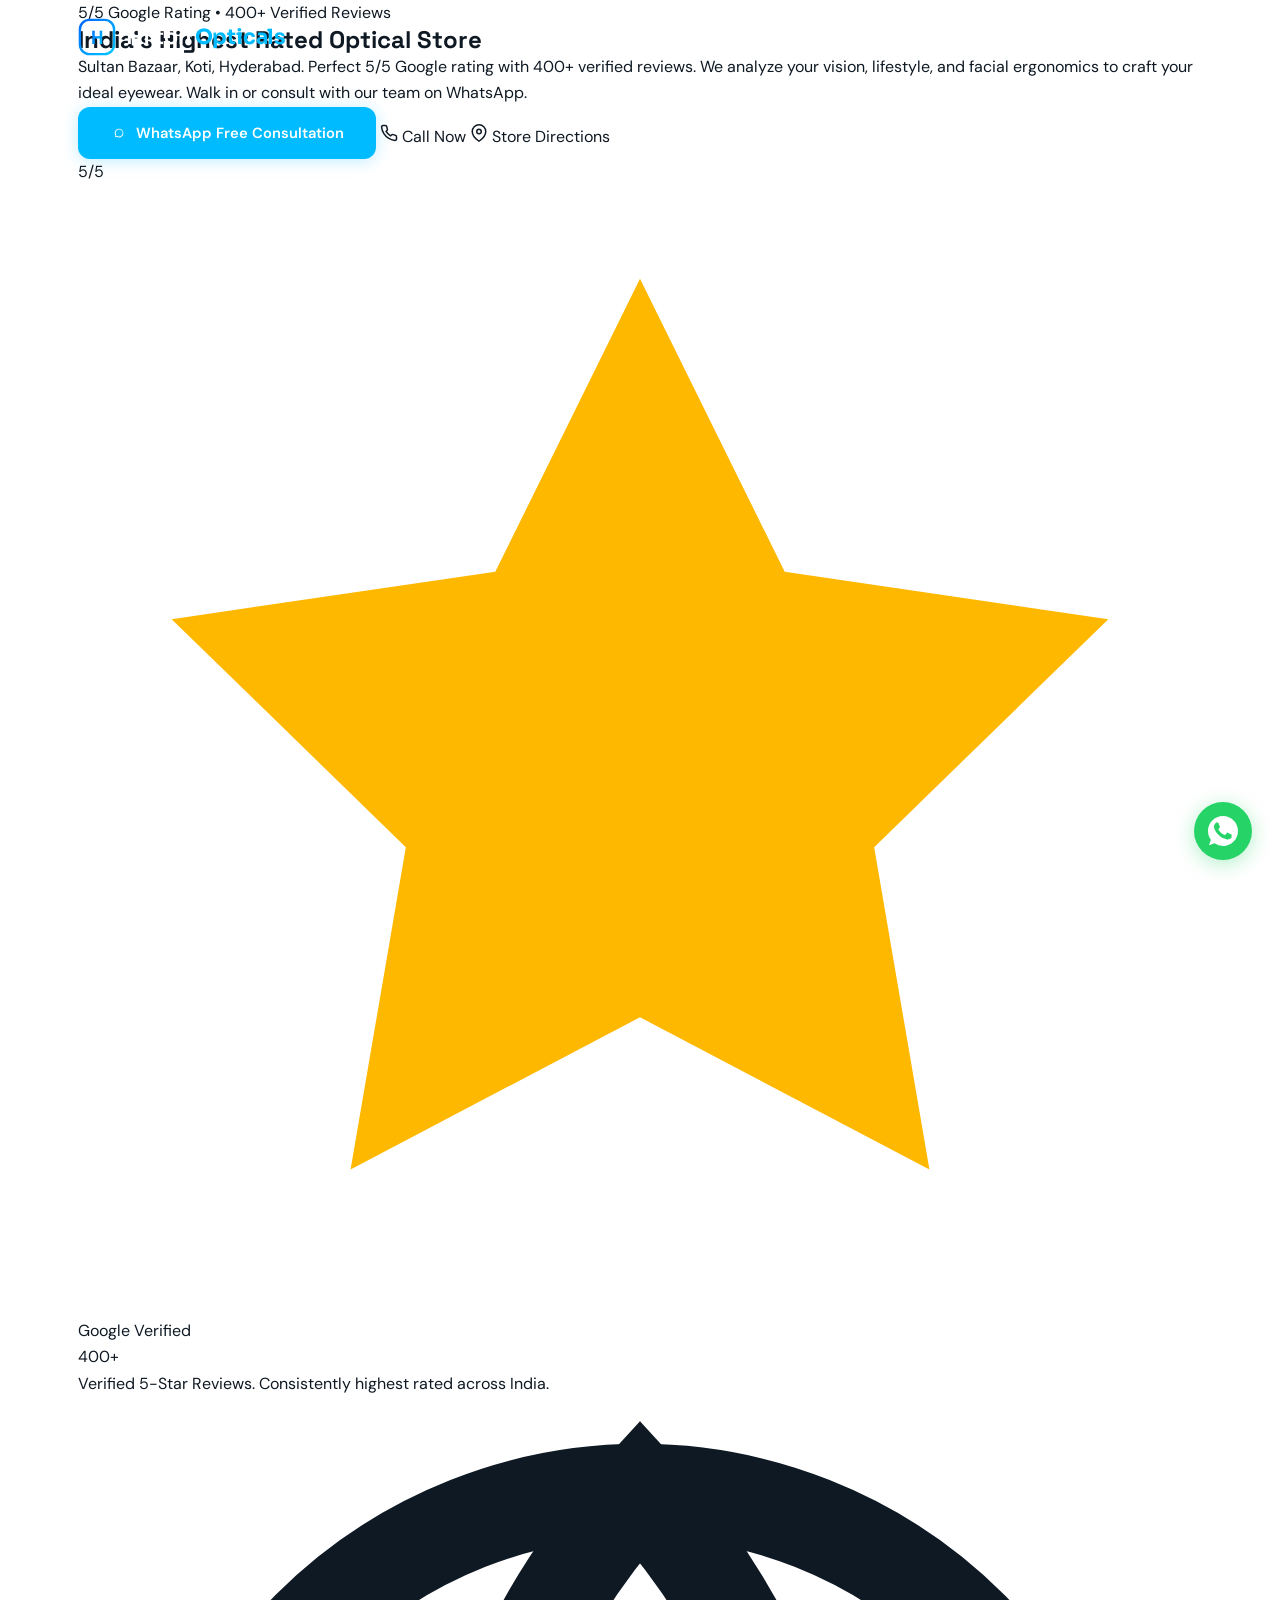
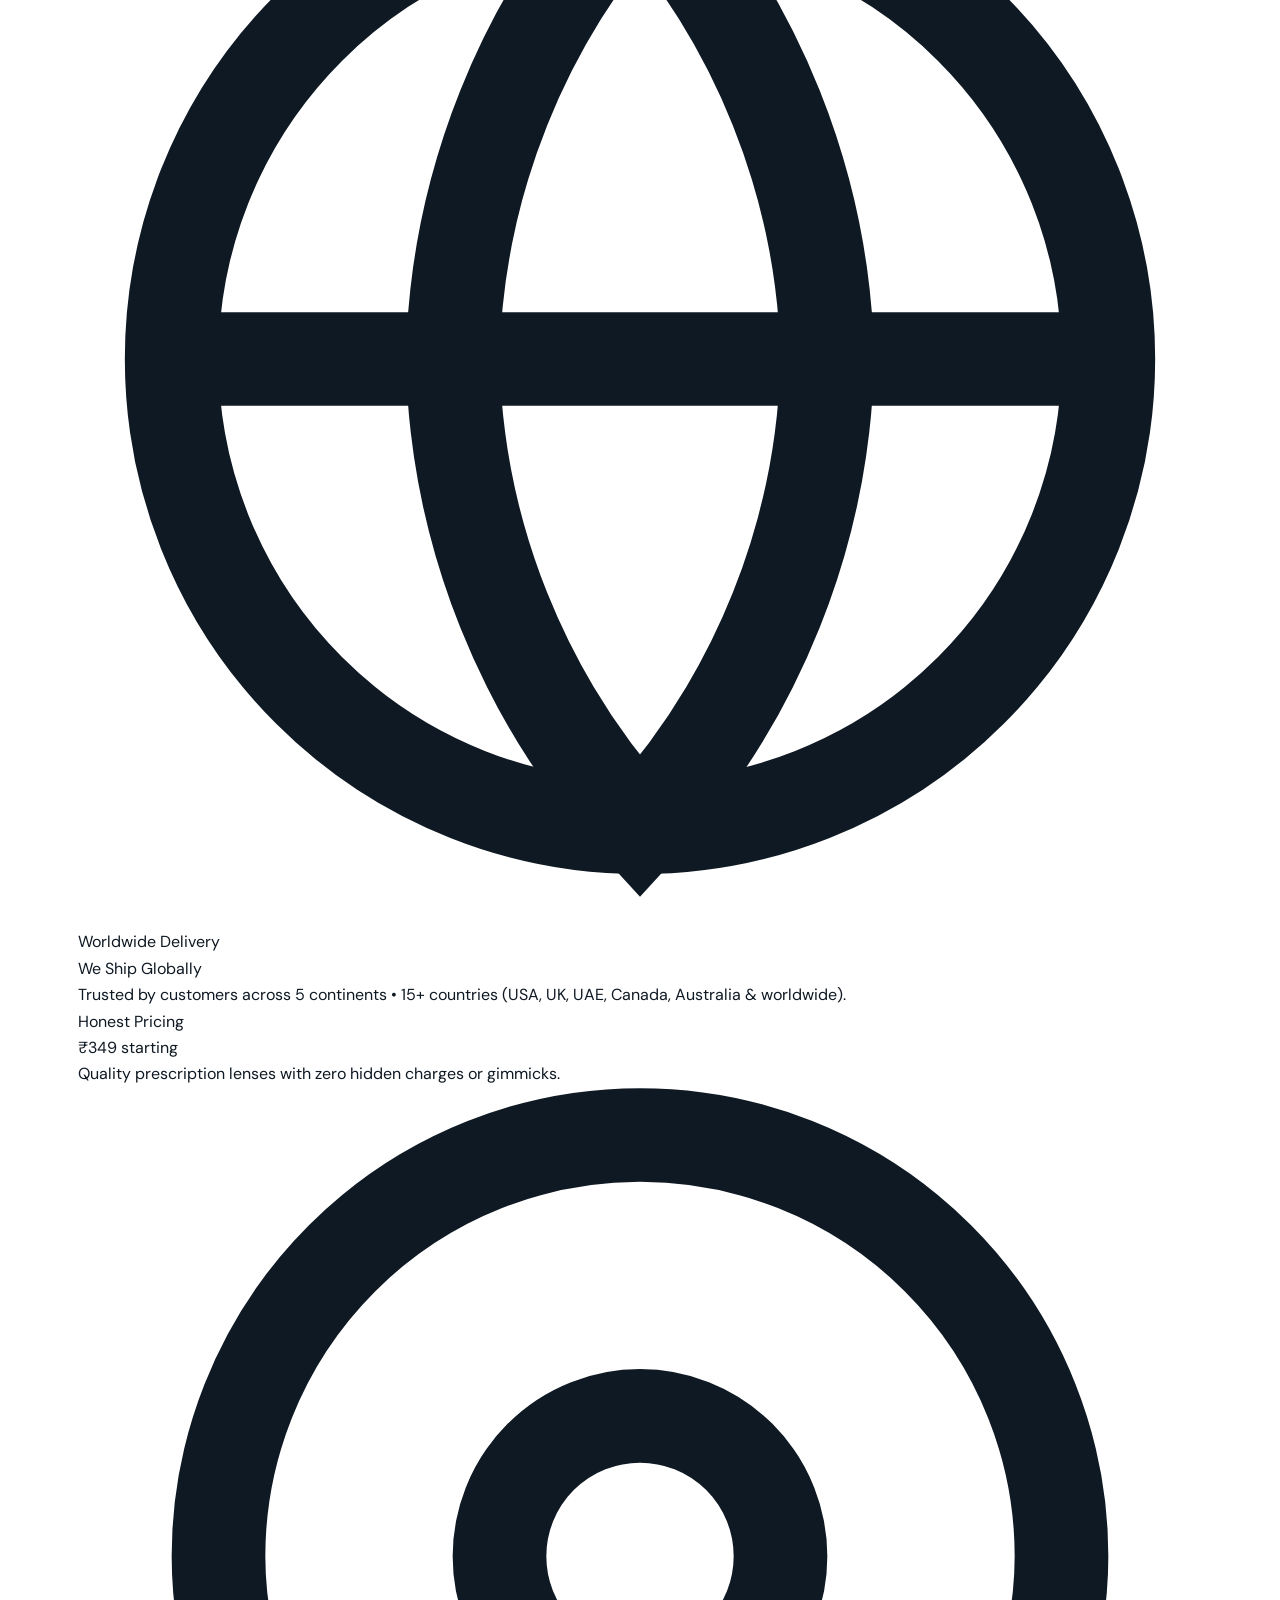
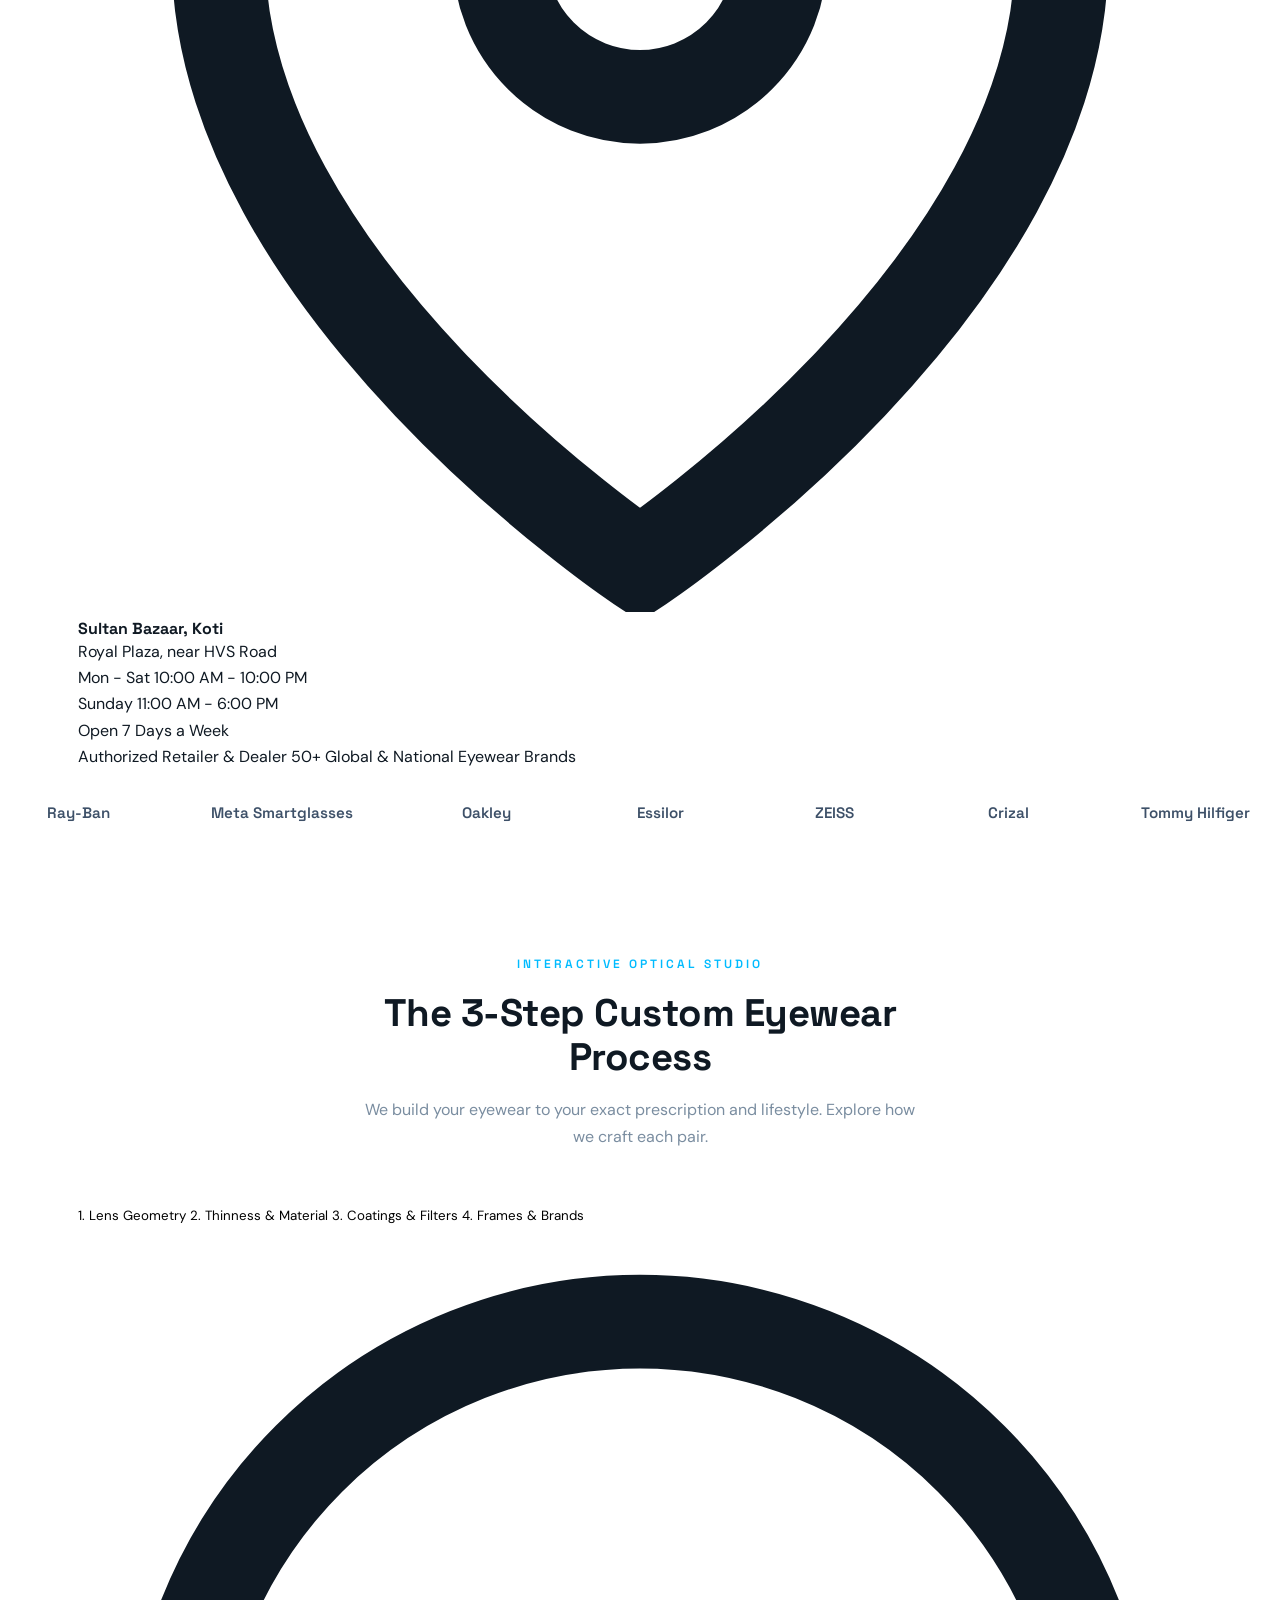
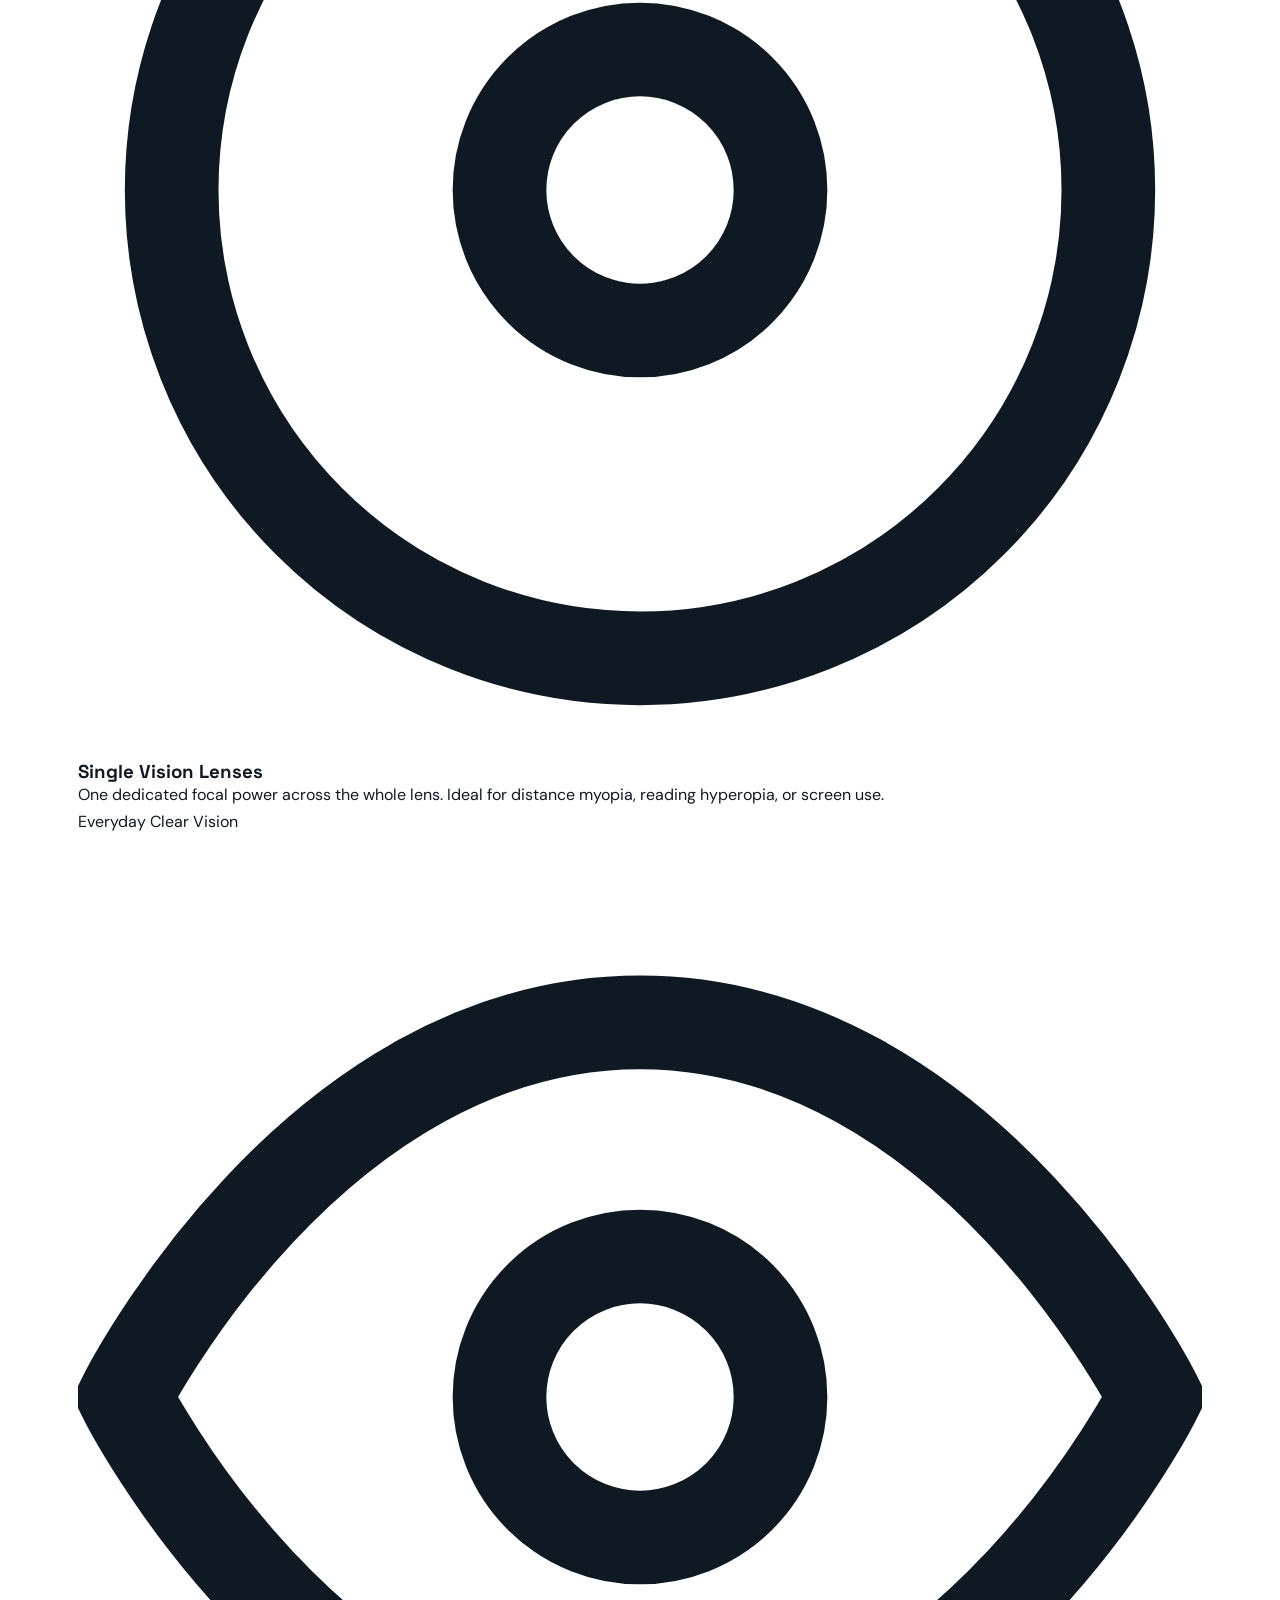
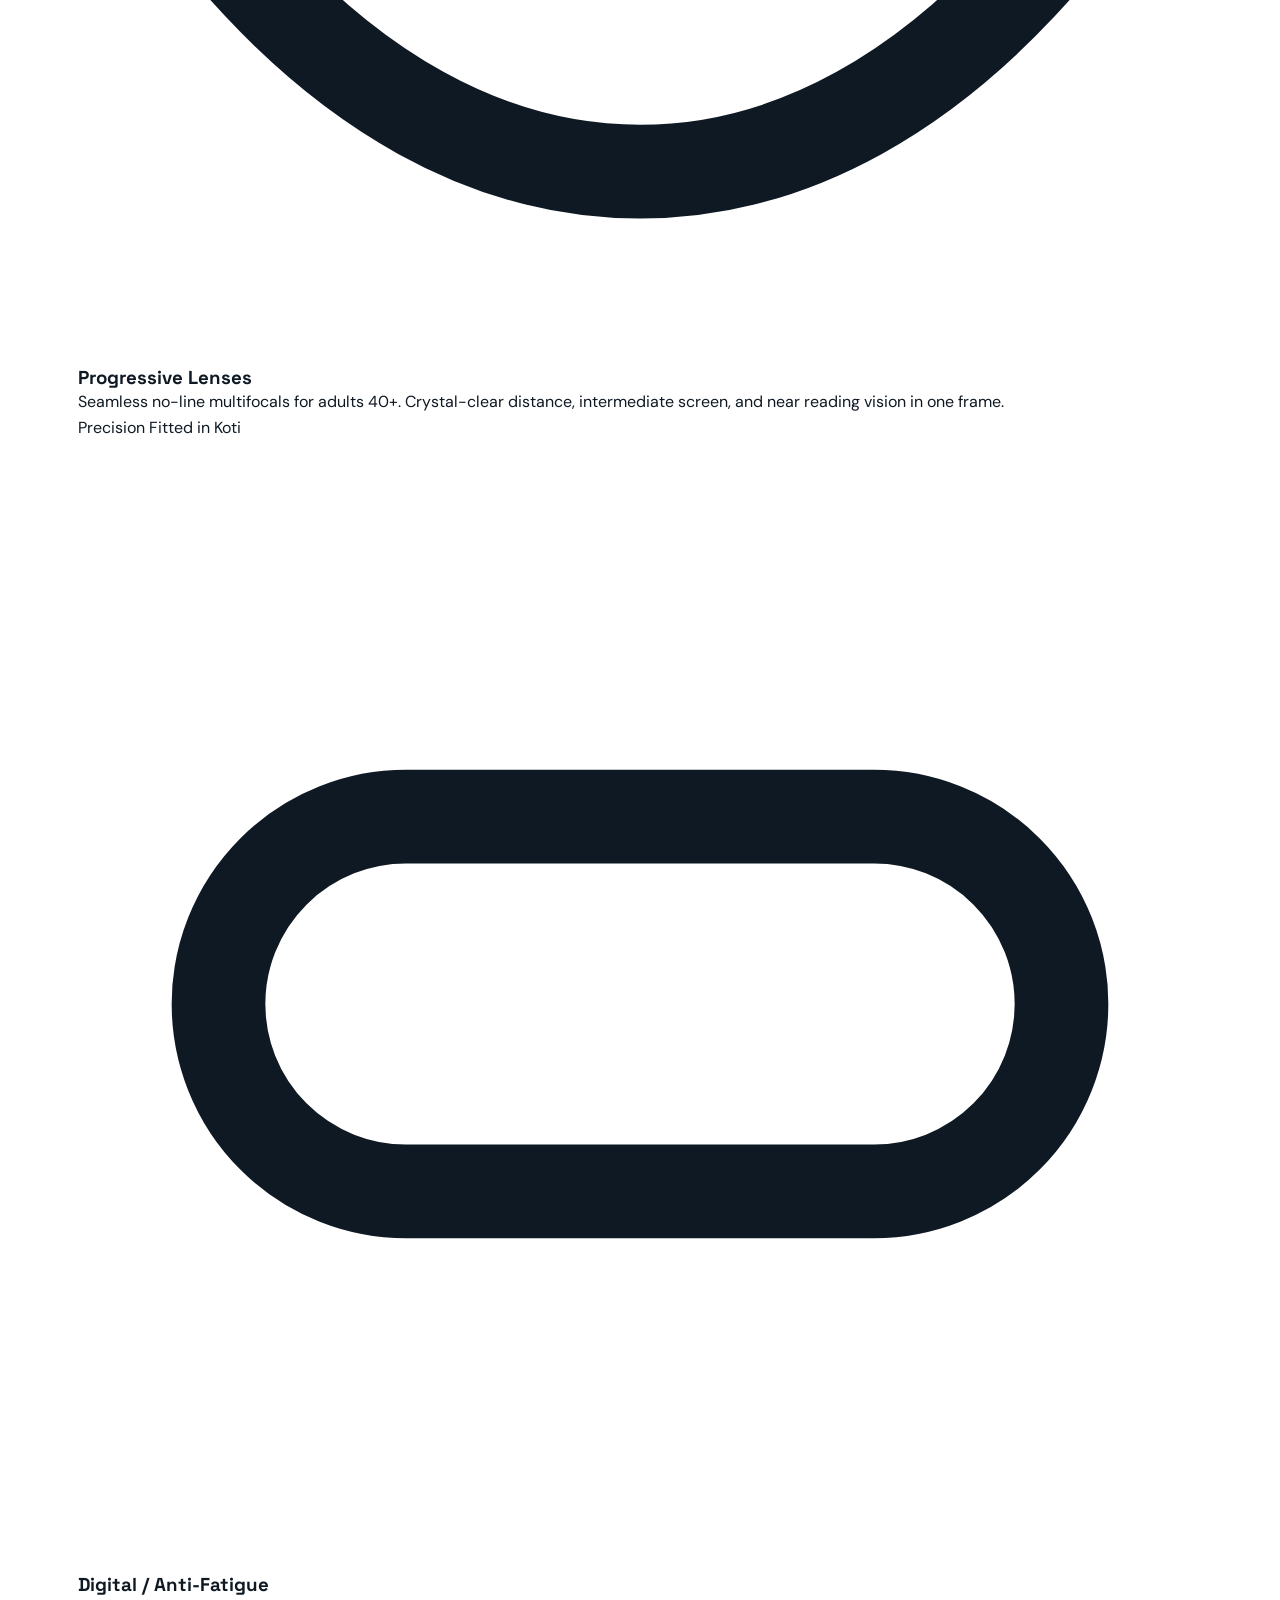
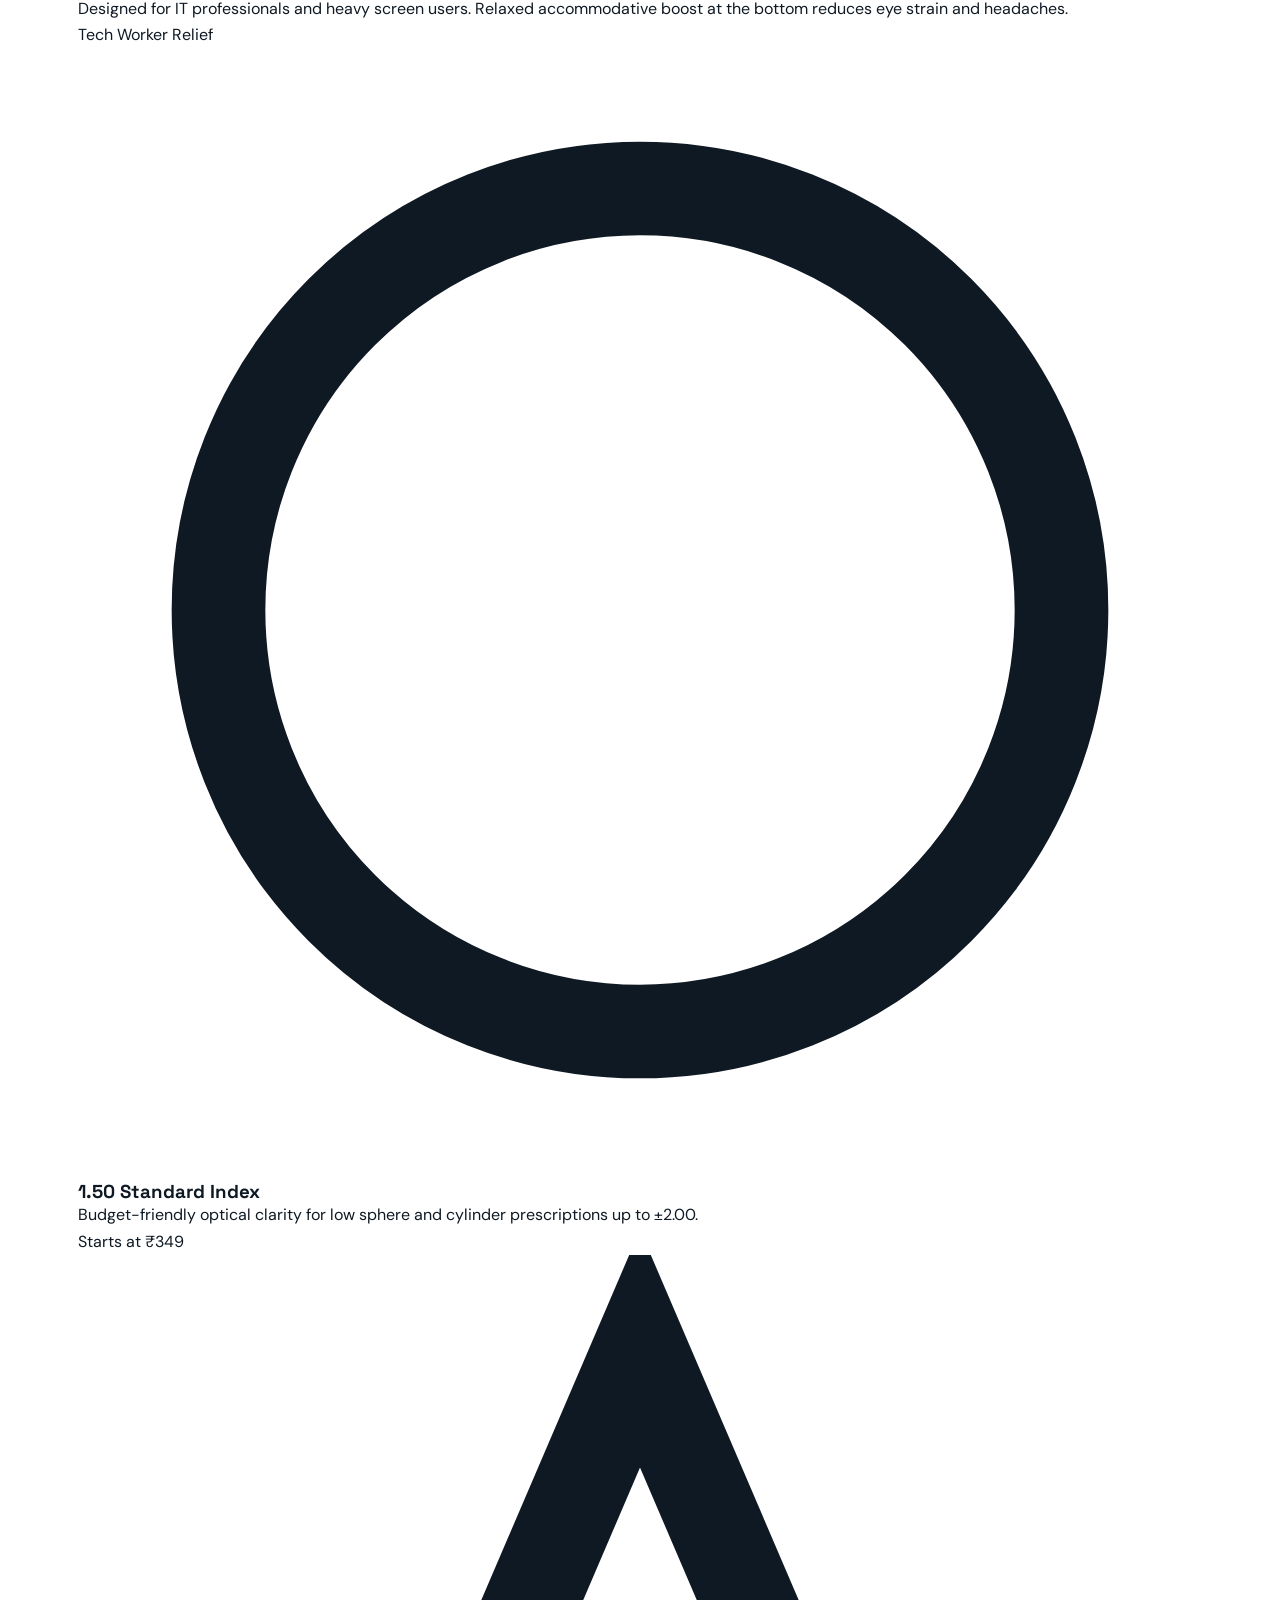
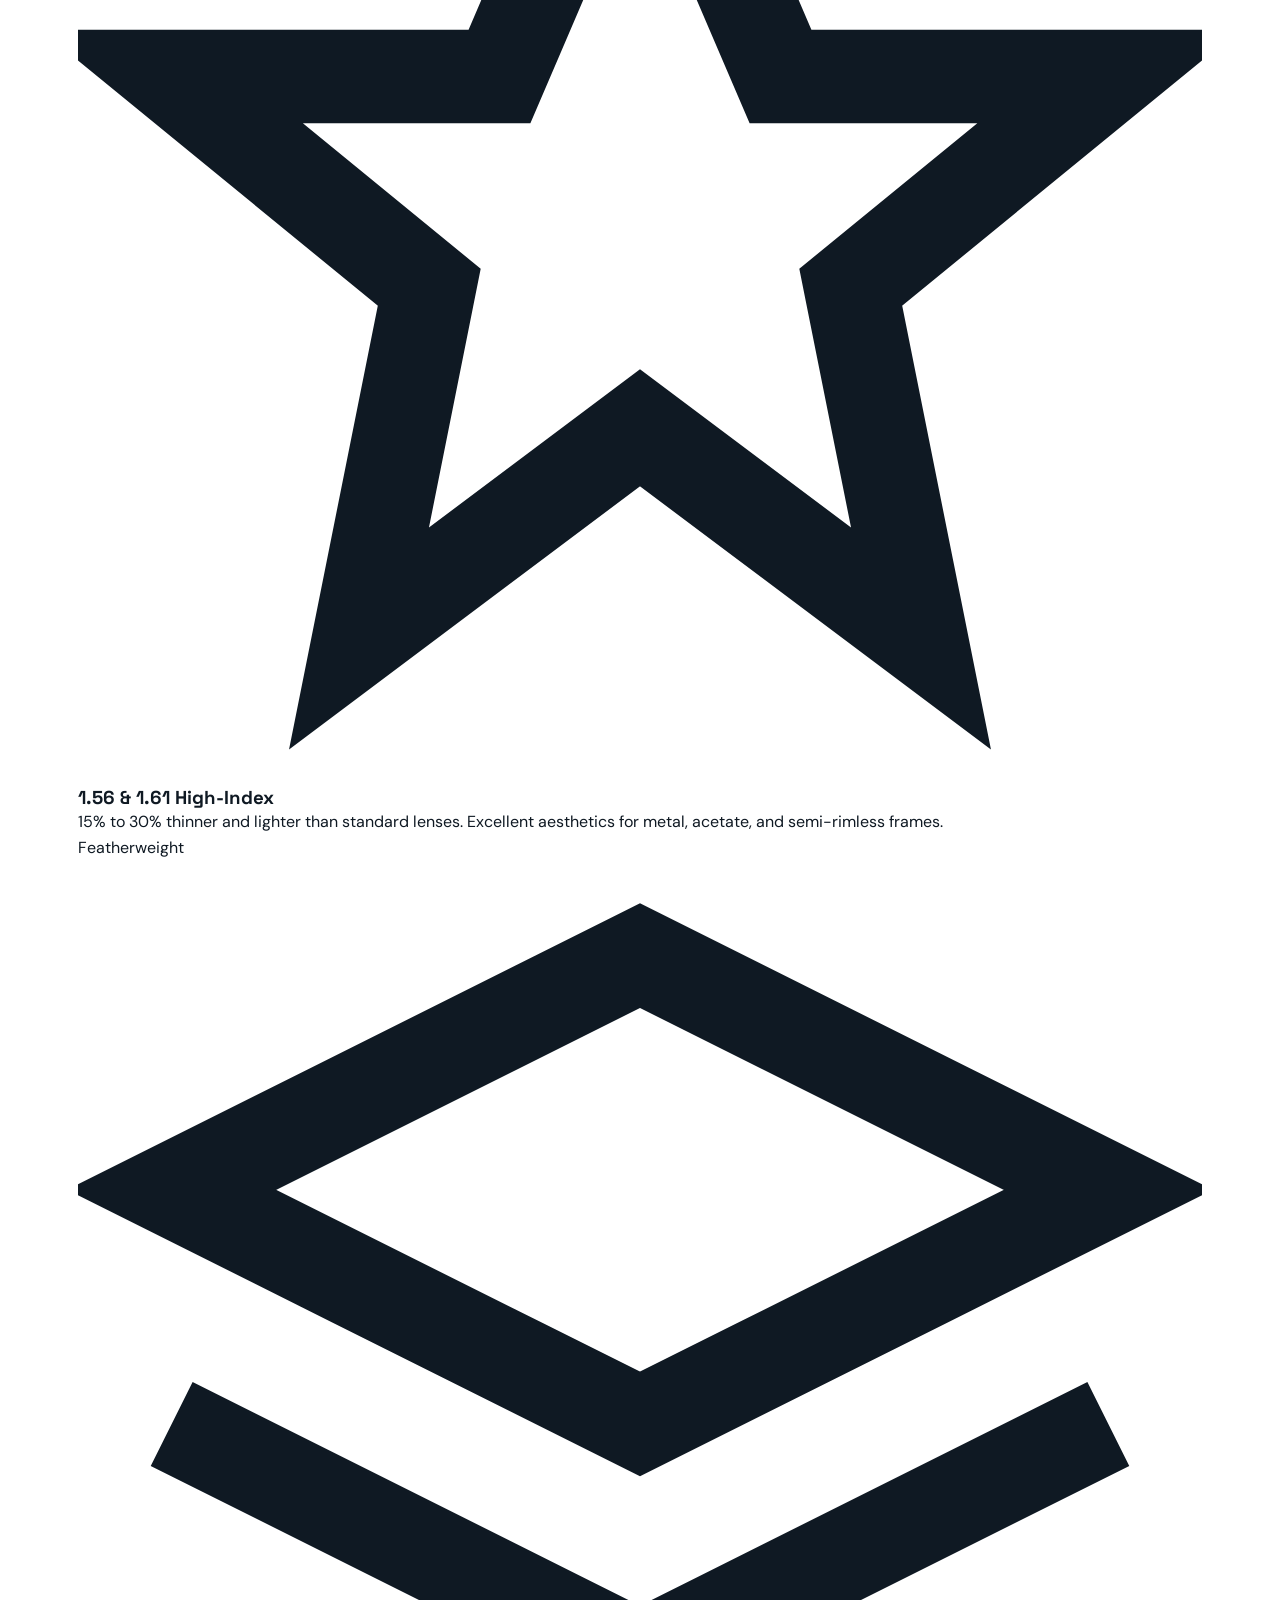
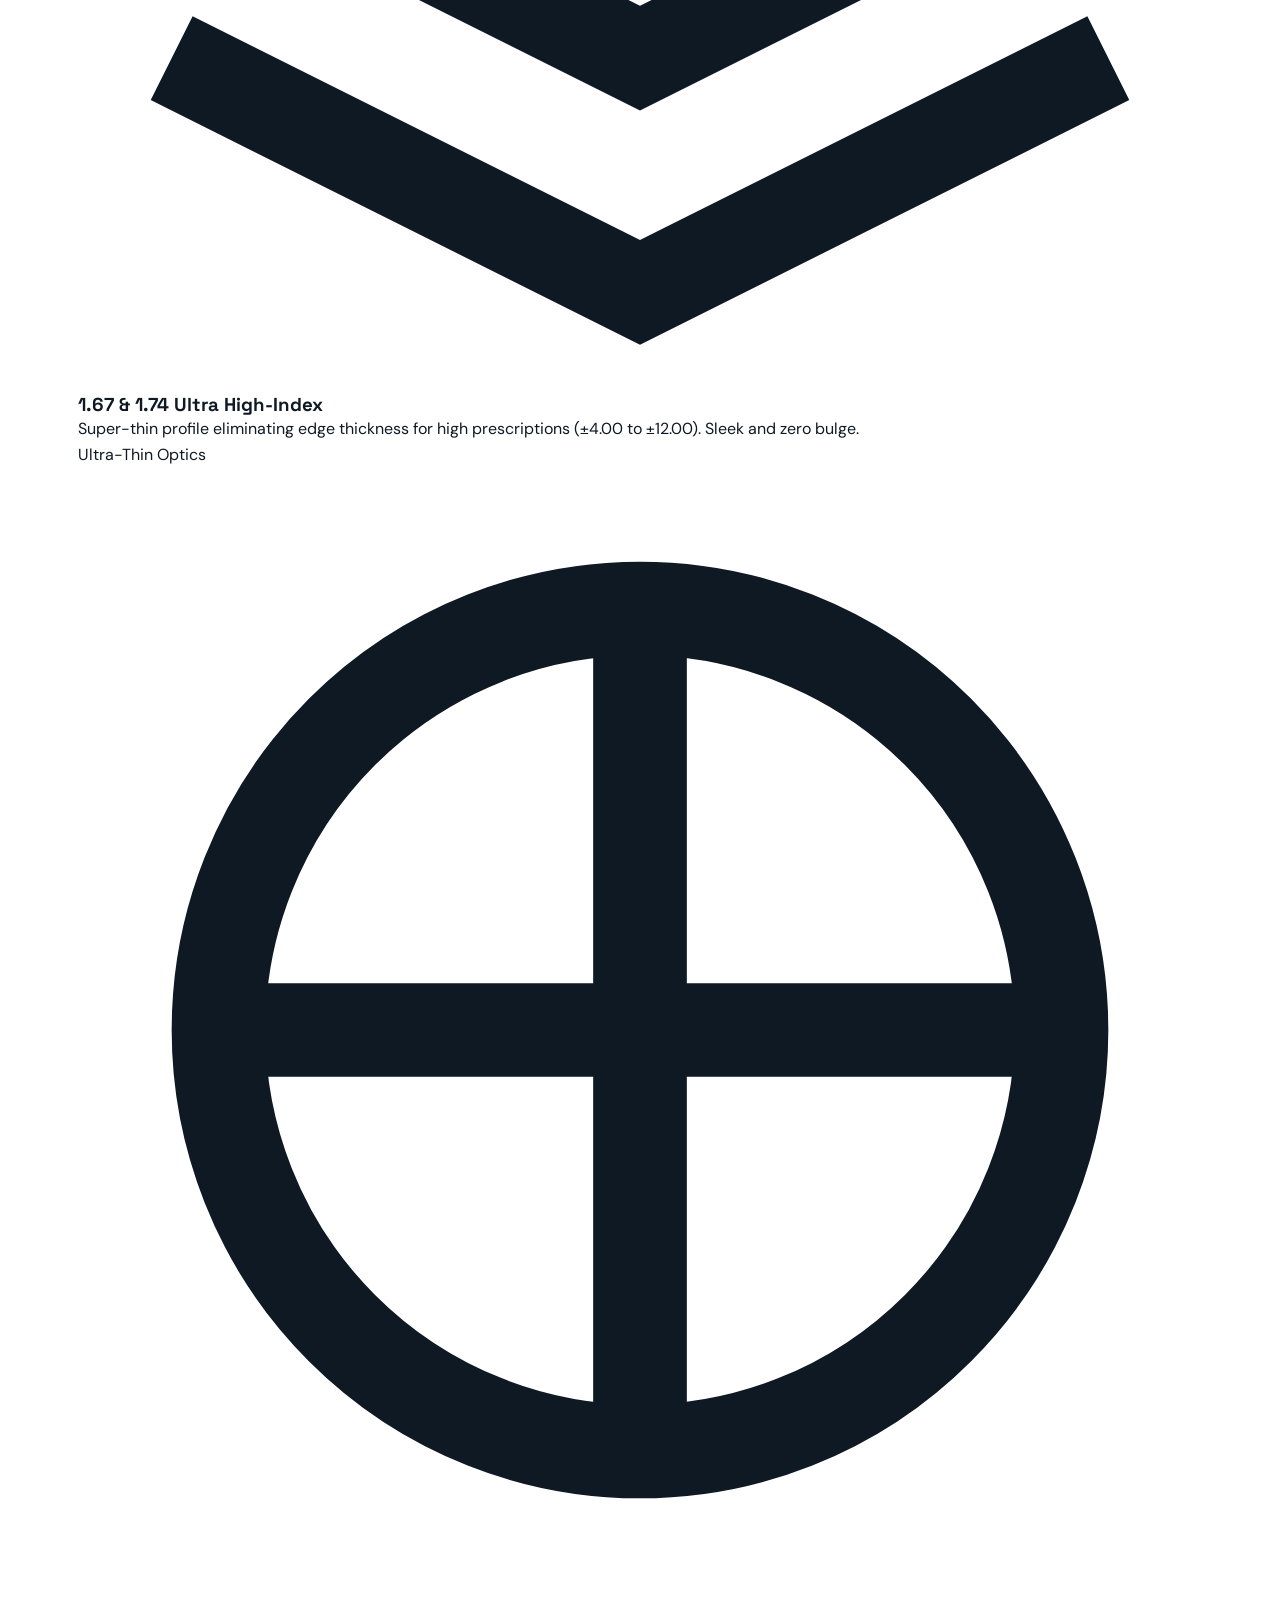
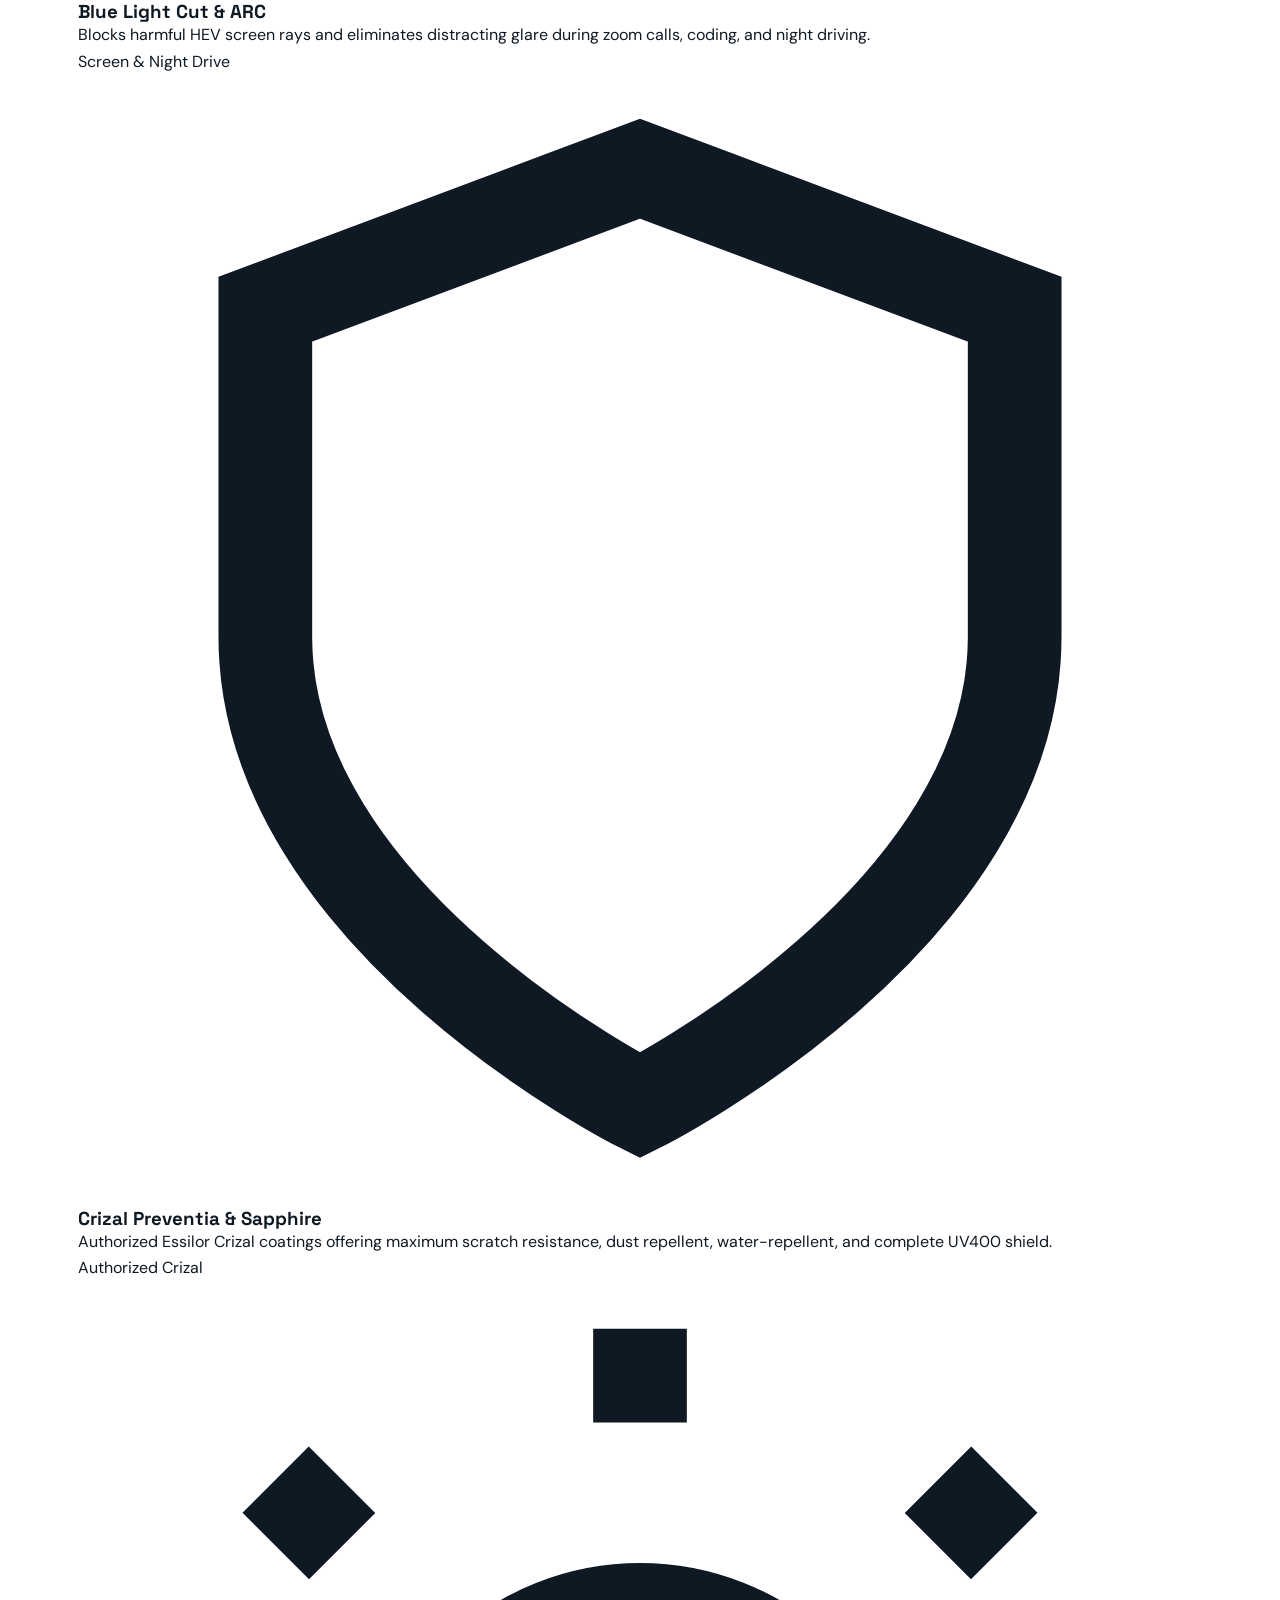
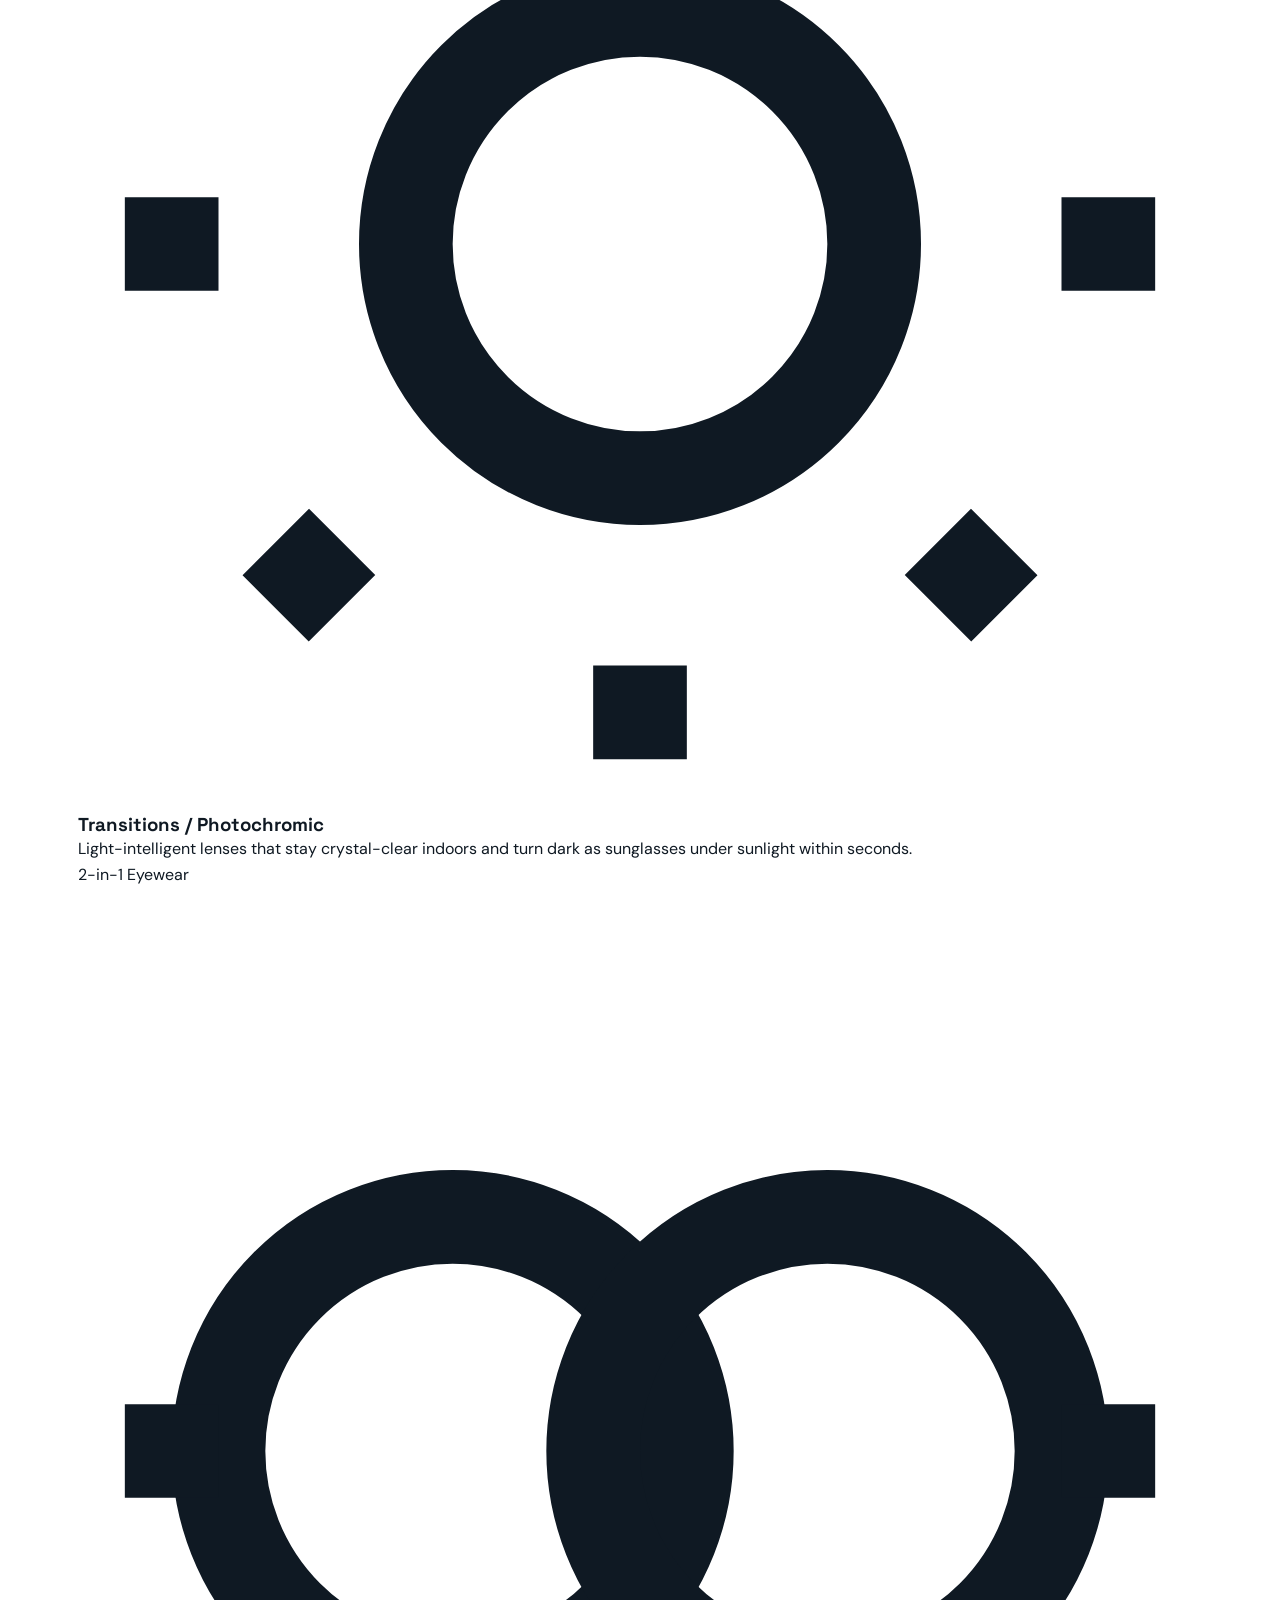
==== commit 016158d0: "Update index.html" ====
--- a/index.html
+++ b/index.html
@@ -4,1226 +4,1262 @@
 <head>
     <meta charset="UTF-8">
     <meta name="viewport" content="width=device-width, initial-scale=1.0">
-    <title>Hilton Opticals — India's Highest Rated Optical Store | Premium Eyewear Hyderabad</title>
+    <title>Hilton Opticals - India's #1 Rated Optical Store, Hyderabad</title>
     <meta name="description"
-        content="Hilton Opticals, Hyderabad's highest rated optical store with a perfect 5/5 Google rating. Premium frames, prescription lenses, sunglasses, blue cut lenses, designer eyewear, contact lenses &amp; more at Sultan Bazaar. 5000+ happy customers since 2023.">
+        content="India's highest rated optical store (5/5 Google rating, 400+ reviews). 5,000+ happy customers across 5 continents. Sultan Bazaar, Koti, Hyderabad. WhatsApp us!">
     <meta name="keywords"
-        content="Hilton Opticals, best optical store Hyderabad, highest rated optical store India, Sultan Bazaar optical shop, premium eyewear Hyderabad, prescription lenses, blue cut lenses, green cut lenses, purple cut lenses, anti-glare lenses, digital eye strain protection, Crizal Preventia, bifocal lenses, progressive lenses, designer frames, Ray-Ban Hyderabad, sunglasses, smartglasses Meta, contact lenses, gold plated lenses, Essilor lenses, Zeiss lenses, computer glasses, reading glasses, kids eyewear, optical store near me, eye glasses Hyderabad, HVS Hyderabad glasses">
-    <meta property="og:title" content="Hilton Opticals — India's Highest Rated Optical Store">
+        content="Hilton Opticals, best optical store Hyderabad, highest rated optical store India, Sultan Bazaar optical shop, Koti Hanuman Tekdi optical market, best lenskart alternative Hyderabad, Ray-Ban Hyderabad, progressive lenses Hyderabad, blue cut lenses, Crizal Preventia, Essilor lenses, Zeiss lenses, computer glasses, kids eyewear, eye glasses Hyderabad, HVS Hyderabad glasses">
+    <meta property="og:title" content="Hilton Opticals - India's Highest Rated Optical Store">
     <meta property="og:description"
-        content="Perfect 5/5 Google Rating. 5000+ happy customers. Premium frames, lenses & eyewear at Sultan Bazaar, Hyderabad.">
+        content="Perfect 5/5 Google Rating. 5,000+ happy customers across 5 continents. Premium frames, lenses & eyewear at Sultan Bazaar, Hyderabad. WhatsApp us for a free consultation.">
     <meta property="og:type" content="website">
-    <meta property="og:url" content="https://hiltonopticals.com/">
+    <meta property="og:url" content="https://hiltonopticals.in/">
     <meta property="og:locale" content="en_IN">
     <meta name="twitter:card" content="summary_large_image">
-    <meta name="twitter:title" content="Hilton Opticals — India's Highest Rated Optical Store">
+    <meta name="twitter:title" content="Hilton Opticals - India's Highest Rated Optical Store">
     <meta name="twitter:description"
-        content="Perfect 5/5 Google Rating. 5000+ happy customers. Premium eyewear at Sultan Bazaar, Hyderabad.">
+        content="Perfect 5/5 Google Rating. 5,000+ happy customers across 5 continents. Premium eyewear at Sultan Bazaar, Hyderabad.">
+    <meta property="og:image" content="https://hiltonopticals.in/social-share.png">
+    <meta name="twitter:image" content="https://hiltonopticals.in/social-share.png">
     <meta name="robots" content="index, follow">
-    <link rel="canonical" href="https://hiltonopticals.com/">
+    <link rel="canonical" href="https://hiltonopticals.in/">
+    <link rel="icon" type="image/svg+xml" href="favicon.svg">
+    <link rel="shortcut icon" href="favicon.svg" type="image/svg+xml">
     <link rel="stylesheet" href="styles.css">
+    <link rel="preconnect" href="https://fonts.googleapis.com">
+    <link rel="preconnect" href="https://fonts.gstatic.com" crossorigin>
+    <link href="https://fonts.googleapis.com/css2?family=Plus+Jakarta+Sans:wght@400;500;600;700;800&family=Space+Grotesk:wght@500;600;700&display=swap" rel="stylesheet">
+    <meta name="geo.region" content="IN-TG">
+    <meta name="geo.placename" content="Hyderabad">
+    <meta name="geo.position" content="17.387723;78.484196">
+    <meta name="ICBM" content="17.387723, 78.484196">
+
+    <!-- Optician Business Schema for Local SEO & GEO -->
+    <script type="application/ld+json">
+    {
+      "@context": "https://schema.org",
+      "@type": "Optician",
+      "name": "Hilton Opticals",
+      "description": "India's highest rated optical store with a perfect 5/5 Google rating (400+ verified reviews). Based at Sultan Bazaar, Koti, Hyderabad, serving 5,000+ happy customers across 5 continents & 15+ countries. Premium prescription lenses, designer frames, sunglasses, blue cut lenses, contact lenses, smartglasses, and accessories with free personalized WhatsApp consultations.",
+      "image": "https://hiltonopticals.in/favicon.svg",
+      "@id": "https://hiltonopticals.in/#optician",
+      "url": "https://hiltonopticals.in/",
+      "telephone": "+917670888982",
+      "email": "hiltonopticals@gmail.com",
+      "priceRange": "$$",
+      "currenciesAccepted": "INR",
+      "paymentAccepted": "Cash, UPI",
+      "address": {
+        "@type": "PostalAddress",
+        "streetAddress": "934 G12, Royal Plaza, 4-2-932, near H V S Road, Badi Chowdi, Koti",
+        "addressLocality": "Hyderabad",
+        "addressRegion": "Telangana",
+        "postalCode": "500001",
+        "addressCountry": "IN"
+      },
+      "geo": {
+        "@type": "GeoCoordinates",
+        "latitude": 17.387723,
+        "longitude": 78.484196
+      },
+      "areaServed": [
+        {
+          "@type": "City",
+          "name": "Hyderabad",
+          "sameAs": "https://en.wikipedia.org/wiki/Hyderabad"
+        },
+        {
+          "@type": "Country",
+          "name": "India"
+        },
+        {
+          "@type": "AdministrativeArea",
+          "name": "Worldwide (International Shipping)"
+        }
+      ],
+      "hasMap": "https://www.google.com/maps?q=Hilton+Opticals+Sultan+Bazaar+Hyderabad",
+      "sameAs": [
+        "https://www.facebook.com/hiltonopticals",
+        "https://www.instagram.com/hiltonopticals"
+      ],
+      "makesOffer": [
+        {
+          "@type": "Offer",
+          "itemOffered": {
+            "@type": "Product",
+            "name": "Progressive Lenses",
+            "description": "Seamless no-line multifocal lenses for clear vision at all distances"
+          }
+        },
+        {
+          "@type": "Offer",
+          "itemOffered": {
+            "@type": "Product",
+            "name": "Single Vision & Bifocal Lenses",
+            "description": "Custom prescription lenses for distance, reading, or traditional dual-vision needs"
+          }
+        },
+        {
+          "@type": "Offer",
+          "itemOffered": {
+            "@type": "Product",
+            "name": "Crizal Preventia & Blue Light Coatings",
+            "description": "Premium blue-violet light filtering and anti-reflective coatings for digital eye strain protection"
+          }
+        },
+        {
+          "@type": "Offer",
+          "itemOffered": {
+            "@type": "Product",
+            "name": "Photochromic & Transitions",
+            "description": "Light-intelligent lenses that automatically darken outdoors"
+          }
+        },
+        {
+          "@type": "Offer",
+          "itemOffered": {
+            "@type": "Product",
+            "name": "High-Index Lenses",
+            "description": "Ultra-thin 1.67 and 1.74 index lenses for high prescriptions"
+          }
+        },
+        {
+          "@type": "Offer",
+          "itemOffered": {
+            "@type": "Product",
+            "name": "Designer Frames & Sunglasses",
+            "description": "Premium frames and sunglasses from Ray-Ban, Oakley, Meta, and more"
+          }
+        }
+      ],
+      "openingHoursSpecification": [
+        {
+          "@type": "OpeningHoursSpecification",
+          "dayOfWeek": [
+            "Monday",
+            "Tuesday",
+            "Wednesday",
+            "Thursday",
+            "Friday",
+            "Saturday"
+          ],
+          "opens": "10:00",
+          "closes": "22:00"
+        },
+        {
+          "@type": "OpeningHoursSpecification",
+          "dayOfWeek": "Sunday",
+          "opens": "11:00",
+          "closes": "18:00"
+        }
+      ],
+      "aggregateRating": {
+        "@type": "AggregateRating",
+        "ratingValue": "5",
+        "bestRating": "5",
+        "worstRating": "1",
+        "ratingCount": "400"
+      }
+    }
+    </script>
+
+    <!-- FAQPage Schema for Generative Engine Optimization (AEO & GEO) -->
+    <script type="application/ld+json">
+    {
+      "@context": "https://schema.org",
+      "@type": "FAQPage",
+      "mainEntity": [
+        {
+          "@type": "Question",
+          "name": "Where is Hilton Opticals located?",
+          "acceptedAnswer": {
+            "@type": "Answer",
+            "text": "Hilton Opticals is located at 934 G12, Royal Plaza, 4-2-932, near H V S Road, Badi Chowdi, Koti, Hyderabad, Telangana 500001. The store is situated in the bustling Sultan Bazaar area, one of Hyderabad's oldest and most popular shopping districts."
+          }
+        },
+        {
+          "@type": "Question",
+          "name": "Why is Hilton Opticals India's highest rated optical store?",
+          "acceptedAnswer": {
+            "@type": "Answer",
+            "text": "Hilton Opticals has earned its reputation as India's highest rated optical store through a perfect 5/5 Google rating with 400+ verified reviews, 5,000+ happy customers across 5 continents and 15+ countries, the widest collection of premium frames and lenses under one roof in Sultan Bazaar Hyderabad, transparent pricing, and free personalized WhatsApp consultations before recommending any product."
+          }
+        },
+        {
+          "@type": "Question",
+          "name": "What brands does Hilton Opticals carry?",
+          "acceptedAnswer": {
+            "@type": "Answer",
+            "text": "Hilton Opticals is an authorized dealer of Ray-Ban, Meta (smart glasses), Oakley, Essilor, Crizal, ZEISS, Tommy Hilfiger, Vogue, Police, Carrera, Scott, Titan Eyeplus, Fastrack, IDEE, Transitions, Yash Optics, and Ash Optics, among 50+ premium national and international eyewear brands."
+          }
+        },
+        {
+          "@type": "Question",
+          "name": "Does Hilton Opticals offer blue cut or blue light blocking lenses?",
+          "acceptedAnswer": {
+            "@type": "Answer",
+            "text": "Yes. Hilton Opticals offers blue light cut and anti-reflective lenses that block harmful HEV blue light from digital screens. These lenses reduce digital eye strain, headaches, and improve sleep quality. Premium options include Crizal Preventia lenses from Essilor."
+          }
+        },
+        {
+          "@type": "Question",
+          "name": "What are Hilton Opticals' store hours?",
+          "acceptedAnswer": {
+            "@type": "Answer",
+            "text": "Hilton Opticals is open Monday through Saturday from 10:00 AM to 10:00 PM, and Sunday from 11:00 AM to 6:00 PM."
+          }
+        },
+        {
+          "@type": "Question",
+          "name": "Is Hilton Opticals open on Sundays?",
+          "acceptedAnswer": {
+            "@type": "Answer",
+            "text": "Yes. Hilton Opticals is open on Sundays from 11:00 AM to 6:00 PM. The store is open all seven days of the week so customers can visit at their convenience."
+          }
+        },
+        {
+          "@type": "Question",
+          "name": "Does Hilton Opticals provide free delivery in Hyderabad?",
+          "acceptedAnswer": {
+            "@type": "Answer",
+            "text": "Yes. Hilton Opticals offers free and fast delivery across all areas of Hyderabad for every order. Customers can visit the store, call +91 76708 88982, or message on WhatsApp to place their order."
+          }
+        },
+        {
+          "@type": "Question",
+          "name": "Can I get progressive lenses at Hilton Opticals?",
+          "acceptedAnswer": {
+            "@type": "Answer",
+            "text": "Yes. Hilton Opticals offers premium progressive lenses from Essilor, ZEISS, Yash, Ash, and other leading brands with precise fitting and measurements for comfortable all-distance vision. The expert staff guides customers through lens selection based on their specific needs."
+          }
+        },
+        {
+          "@type": "Question",
+          "name": "Does Hilton Opticals do eye testing?",
+          "acceptedAnswer": {
+            "@type": "Answer",
+            "text": "We do not perform eye testing in-house; we require a prescription to deliver new lenses. However, if you already have a pair of glasses but do not have your prescription, we can check the power of your existing comfortable glasses using our device and replicate it to make another pair for you."
+          }
+        },
+        {
+          "@type": "Question",
+          "name": "What is Hilton Opticals' Google rating?",
+          "acceptedAnswer": {
+            "@type": "Answer",
+            "text": "Hilton Opticals has a perfect 5 out of 5 Google rating based on 400+ verified customer reviews, making it India's highest rated optical store."
+          }
+        },
+        {
+          "@type": "Question",
+          "name": "What types of lenses are available at Hilton Opticals?",
+          "acceptedAnswer": {
+            "@type": "Answer",
+            "text": "We build your lenses exactly to your requirements through a 3-step process. First, choose your lens geometry (Single Vision, Progressive, Bifocal, Digital). Second, select your thickness and material (Standard, Mid-Index, High-Index 1.67/1.74, Polycarbonate). Finally, add premium coatings (Crizal Preventia, Blue Light Cut, Anti-Reflective, Photochromic/Transitions). Call or WhatsApp us with your requirements and we'll build it from there. Lenses start at just Rs. 349, featuring premium brands like Essilor, ZEISS, and Crizal."
+          }
+        },
+        {
+          "@type": "Question",
+          "name": "Does Hilton Opticals sell sunglasses?",
+          "acceptedAnswer": {
+            "@type": "Answer",
+            "text": "Yes. Hilton Opticals carries a wide range of polarized, photochromic, and tinted sunglasses from international brands including Ray-Ban, Oakley, and more. Options include prescription sunglasses, sports sunglasses, and fashion sunglasses for both men and women."
+          }
+        },
+        {
+          "@type": "Question",
+          "name": "Can I buy Meta smart glasses at Hilton Opticals?",
+          "acceptedAnswer": {
+            "@type": "Answer",
+            "text": "Yes. Hilton Opticals is an authorized dealer for Meta smart glasses (Ray-Ban Meta). These smart glasses feature integrated cameras, speakers, and AI capabilities. Our staff can demonstrate the features and help you choose the right style and prescription options."
+          }
+        },
+        {
+          "@type": "Question",
+          "name": "Does Hilton Opticals sell Crizal lenses?",
+          "acceptedAnswer": {
+            "@type": "Answer",
+            "text": "Yes. Hilton Opticals is an authorized dealer for Crizal lenses by Essilor. We offer the full range including Crizal Preventia (blue light protection), Crizal Sapphire (anti-glare), and Crizal Rock (scratch resistance). These lenses provide superior clarity, UV protection, and durability."
+          }
+        },
+        {
+          "@type": "Question",
+          "name": "How do I contact Hilton Opticals?",
+          "acceptedAnswer": {
+            "@type": "Answer",
+            "text": "You can contact Hilton Opticals by calling +91 76708 88982, emailing hiltonopticals@gmail.com, or messaging on WhatsApp. You can also visit the store directly at Royal Plaza, Sultan Bazaar, Koti, Hyderabad."
+          }
+        },
+        {
+          "@type": "Question",
+          "name": "Does Hilton Opticals accept UPI and digital payments?",
+          "acceptedAnswer": {
+            "@type": "Answer",
+            "text": "Yes. Hilton Opticals accepts Cash and UPI (Google Pay, PhonePe, Paytm) for a seamless checkout experience."
+          }
+        },
+        {
+          "@type": "Question",
+          "name": "Does Hilton Opticals have kids' eyewear?",
+          "acceptedAnswer": {
+            "@type": "Answer",
+            "text": "Yes. Hilton Opticals carries a wide variety of eyewear for children and teens. We provide expert guidance in sizing and durable impact-resistant lenses (like polycarbonate) to protect children's eyes from screen exposure and active play."
+          }
+        },
+        {
+          "@type": "Question",
+          "name": "What is the price range at Hilton Opticals?",
+          "acceptedAnswer": {
+            "@type": "Answer",
+            "text": "Hilton Opticals offers eyewear across a wide price range to suit every budget. Lenses start at just Rs. 349, ensuring there is something for every budget. The store is known for transparent, competitive pricing with no hidden charges."
+          }
+        },
+        {
+          "@type": "Question",
+          "name": "Does Hilton Opticals offer anti-glare lenses?",
+          "acceptedAnswer": {
+            "@type": "Answer",
+            "text": "Yes. Hilton Opticals offers premium anti-glare (anti-reflective) lenses from Essilor, ZEISS, and Crizal. Anti-glare coatings reduce reflections, improve visual clarity, reduce eye fatigue during night driving, and provide crystal-clear appearance."
+          }
+        },
+        {
+          "@type": "Question",
+          "name": "Does Hilton Opticals serve customers outside Hyderabad or India?",
+          "acceptedAnswer": {
+            "@type": "Answer",
+            "text": "Yes! Hilton Opticals has served satisfied customers across 5 continents and 15+ countries. Simply call or WhatsApp us your requirements at +91 76708 88982. We provide a free personalized consultation to understand your needs first, recommend the ideal eyewear, and deliver across Hyderabad, India, or internationally."
+          }
+        },
+        {
+          "@type": "Question",
+          "name": "What makes Hilton Opticals different from other optical stores?",
+          "acceptedAnswer": {
+            "@type": "Answer",
+            "text": "Hilton Opticals stands out as India's highest rated optical store with a perfect 5/5 Google rating (400+ reviews). We offer 50+ premium brands, free delivery across Hyderabad, international shipping, and a unique consultation-first approach on WhatsApp where we understand your vision needs before recommending any frame or lens."
+          }
+        },
+        {
+          "@type": "Question",
+          "name": "Why is Hilton Opticals one of the most renowned & most preferred stores in the Koti Hanuman Tekdi optical market?",
+          "acceptedAnswer": {
+            "@type": "Answer",
+            "text": "Our customers speak for us. We have a consistently high repeat rate and our customers keep coming back for more. Strong word of mouth is driven by the highest quality of products, wide variety of eyewear (frames and lenses for all needs), and honest pricing combined with excellent service and hospitality, making us unbeatable in customer value."
+          }
+        },
+        {
+          "@type": "Question",
+          "name": "Which is the best Lenskart alternative in Hyderabad?",
+          "acceptedAnswer": {
+            "@type": "Answer",
+            "text": "Hilton Opticals is widely recognized as the #1 alternative to Lenskart in Hyderabad. Unlike mass-market optical chains, Hilton Opticals provides free personalized 1-on-1 consultations on WhatsApp or in-store, transparent honest pricing with no hidden conditions, 50+ global designer brands (Ray-Ban, Oakley, Meta, ZEISS, Essilor), custom power replication, and a perfect 5/5 Google rating based on 400+ reviews."
+          }
+        }
+      ]
+    }
+    </script>
+
+    <!-- HowTo Schema for WhatsApp Consultation Process -->
+    <script type="application/ld+json">
+    {
+      "@context": "https://schema.org",
+      "@type": "HowTo",
+      "name": "How to Order Custom Eyewear via Free WhatsApp Consultation with Hilton Opticals",
+      "description": "Step-by-step guide to ordering custom prescription glasses, designer frames, and international eyewear from Hilton Opticals via WhatsApp.",
+      "step": [
+        {
+          "@type": "HowToStep",
+          "name": "Message Us on WhatsApp",
+          "text": "Send your prescription, photos of your existing comfortable glasses, or desired frame style to +91 76708 88982.",
+          "url": "https://wa.me/917670888982"
+        },
+        {
+          "@type": "HowToStep",
+          "name": "Free 1-on-1 Optical Consultation",
+          "text": "Our expert opticians analyze your screen time, vision needs, and face shape to recommend the best lens geometry, index, and coatings."
+        },
+        {
+          "@type": "HowToStep",
+          "name": "Frame and Lens Selection",
+          "text": "Choose from 50+ global brands like Ray-Ban, Oakley, Meta, Essilor, and ZEISS with live photos and video assistance."
+        },
+        {
+          "@type": "HowToStep",
+          "name": "Crafting and Worldwide Delivery",
+          "text": "Your eyewear is precision-crafted and delivered to your doorstep in Hyderabad for free, across India, or shipped internationally to 15+ countries."
+        }
+      ]
+    }
+    </script>
+
+    <!-- BreadcrumbList Schema for Site Hierarchy -->
+    <script type="application/ld+json">
+    {
+      "@context": "https://schema.org",
+      "@type": "BreadcrumbList",
+      "itemListElement": [
+        {
+          "@type": "ListItem",
+          "position": 1,
+          "name": "Hilton Opticals",
+          "item": "https://hiltonopticals.in/"
+        },
+        {
+          "@type": "ListItem",
+          "position": 2,
+          "name": "Ray-Ban Hyderabad",
+          "item": "https://hiltonopticals.in/pages/ray-ban-hyderabad.html"
+        },
+        {
+          "@type": "ListItem",
+          "position": 3,
+          "name": "Progressive Lenses Hyderabad",
+          "item": "https://hiltonopticals.in/pages/progressive-lenses-hyderabad.html"
+        },
+        {
+          "@type": "ListItem",
+          "position": 4,
+          "name": "International Shipping",
+          "item": "https://hiltonopticals.in/pages/buy-glasses-india-international-shipping.html"
+        }
+      ]
+    }
+    </script>
 </head>
 
 <body>
 
-    <!-- HEADER -->
+    <!-- MODERN FROSTED NAV -->
     <header class="header" id="top">
         <div class="container">
             <nav class="nav">
-                <a href="#top" class="logo">
+                <a href="#top" class="logo" aria-label="Hilton Opticals Home">
                     <svg class="logo-icon" viewBox="0 0 40 40" xmlns="http://www.w3.org/2000/svg">
                         <defs>
                             <linearGradient id="logoGrad" x1="0%" y1="0%" x2="100%" y2="100%">
-                                <stop offset="0%" stop-color="#00CCFF" />
-                                <stop offset="100%" stop-color="#00AAFF" />
+                                <stop offset="0%" stop-color="#0066FF" />
+                                <stop offset="100%" stop-color="#00C8FF" />
                             </linearGradient>
                         </defs>
-                        <rect x="2" y="2" width="36" height="36" rx="10" fill="none" stroke="url(#logoGrad)"
-                            stroke-width="2" />
-                        <text x="20" y="27.5" text-anchor="middle" font-family="'Space Grotesk', sans-serif"
-                            font-size="20" font-weight="700" fill="url(#logoGrad)">H</text>
+                        <rect x="2" y="2" width="36" height="36" rx="10" fill="none" stroke="url(#logoGrad)" stroke-width="2.5" />
+                        <text x="20" y="27.5" text-anchor="middle" font-family="'Space Grotesk', sans-serif" font-size="20" font-weight="700" fill="url(#logoGrad)">H</text>
                     </svg>
                     <div class="logo-text">Hilton <span>Opticals</span></div>
                 </a>
                 <div class="nav-links">
-                    <a href="#products">Products</a><a href="#brands">Brands</a><a href="#about">About</a><a
-                        href="#testimonials">Reviews</a><a href="#contact">Contact</a>
-                </div>
-                <div class="hamburger"><span></span><span></span><span></span></div>
+                    <a href="#studio">Lens Studio</a>
+                    <a href="#table-guide">Lens Table</a>
+                    <a href="#brands">Brands</a>
+                    <a href="#about">About</a>
+                    <a href="#testimonials">Reviews</a>
+                    <a href="#faq">FAQ</a>
+                    <a href="#contact" class="nav-cta-btn">Visit / Contact</a>
+                </div>
+                <div class="hamburger" aria-label="Toggle navigation menu"><span></span><span></span><span></span></div>
             </nav>
         </div>
     </header>
 
-    <!-- HERO -->
-    <section class="hero" id="home">
-        <div class="hero-glow" id="hero-glow"></div>
-        <div class="hero-lines">
-            <div class="hero-line"></div>
-            <div class="hero-line"></div>
-            <div class="hero-line"></div>
-            <div class="hero-line"></div>
-            <div class="hero-line"></div>
-        </div>
-        <div class="container hero-container">
-            <div class="hero-content">
-                <h1>India's <span class="highlight">Highest Rated</span> Optical Store</h1>
-                <p class="hero-sub">Founded in 2023, serving 5,000+ happy customers with a perfect 5-star Google rating.
-                    Premium frames, lenses & eyewear at Sultan Bazaar, Hyderabad. Free & fast delivery across Hyderabad
-                    — visit our store or call to place your order.</p>
-                <div class="hero-stats">
-                    <div class="stat-item">
-                        <div class="stat-number stat-num-alt">5000<span>+</span></div>
-                        <div class="stat-label">Happy Customers</div>
-                    </div>
-                    <div class="stat-item">
-                        <div class="stat-number rating-with-star">5<span class="muted">/5</span> <svg
-                                class="rating-star-icon" viewBox="0 0 24 24">
-                                <polygon
-                                    points="12 2 15.09 8.26 22 9.27 17 14.14 18.18 21.02 12 17.77 5.82 21.02 7 14.14 2 9.27 8.91 8.26" />
-                            </svg></div>
-                        <div class="stat-label">Google Rating</div>
-                    </div>
-                    <div class="stat-item">
-                        <div class="stat-number stat-num-alt">2023</div>
-                        <div class="stat-label">Established</div>
-                    </div>
-                </div>
-                <div class="hero-ctas">
-                    <a href="#products" class="btn-primary">Explore Collection <svg width="18" height="18"
-                            viewBox="0 0 24 24" fill="none" stroke="currentColor" stroke-width="2">
-                            <path d="M5 12h14M12 5l7 7-7 7" />
-                        </svg></a>
-                    <a href="#contact" class="btn-outline">Get In Touch</a>
+    <main>
+        <!-- HERO BENTO GRID (Compact, Contemporary, Ultra-Fast) -->
+        <section class="hero-bento-section" id="home">
+            <div class="container">
+                <div class="hero-bento-grid">
+                    
+                    <!-- Main Anchor Bento Tile -->
+                    <div class="bento-card bento-hero-main fade-in">
+                        <div class="hero-pulse-pill">
+                            <span class="pulse-dot"></span>
+                            <span>5/5 Google Rating &bull; 400+ Verified Reviews</span>
+                        </div>
+                        <h1 class="hero-title">India's Highest Rated <span class="text-gradient">Optical Store</span></h1>
+                        <p class="hero-desc">Sultan Bazaar, Koti, Hyderabad. Perfect 5/5 Google rating with 400+ verified reviews. We analyze your vision, lifestyle, and facial ergonomics to craft your ideal eyewear. Walk in or consult with our team on WhatsApp.</p>
+                        
+                        <div class="bento-hero-actions">
+                            <a href="https://wa.me/917670888982?text=Hi%20Hilton%20Opticals,%20I%20would%20like%20a%20free%20optical%20consultation" class="btn-primary" target="_blank" rel="noopener noreferrer">
+                                <svg width="18" height="18" viewBox="0 0 24 24" fill="currentColor"><path d="M12.031 6.172c-3.181 0-5.767 2.586-5.768 5.766-.001 1.298.38 2.27 1.019 3.287l-.711 2.598 2.664-.698c.97.53 1.767.828 2.802.829h.001c3.181 0 5.768-2.587 5.769-5.766 0-3.182-2.587-5.767-5.776-5.767zm0 10.373c-.887 0-1.637-.247-2.316-.653l-.166-.099-1.58.414.421-1.541-.108-.173c-.452-.72-.69-1.464-.69-2.555.001-2.54 2.068-4.607 4.61-4.607 2.541 0 4.608 2.067 4.608 4.607 0 2.54-2.067 4.607-4.789 4.607z"/></svg>
+                                WhatsApp Free Consultation
+                            </a>
+                            <a href="tel:+917670888982" class="btn-secondary">
+                                <svg width="18" height="18" viewBox="0 0 24 24" fill="none" stroke="currentColor" stroke-width="2"><path d="M22 16.92v3a2 2 0 01-2.18 2 19.79 19.79 0 01-8.63-3.07 19.5 19.5 0 01-6-6A19.79 19.79 0 012.12 4.18 2 2 0 014.11 2h3a2 2 0 012 1.72c.127.96.362 1.903.7 2.81a2 2 0 01-.45 2.11L8.09 9.91a16 16 0 006 6l1.27-1.27a2 2 0 012.11-.45c.907.338 1.85.573 2.81.7A2 2 0 0122 16.92z"/></svg>
+                                Call Now
+                            </a>
+                            <a href="https://www.google.com/maps?q=Hilton+Opticals+Sultan+Bazaar+Hyderabad" class="btn-tertiary" target="_blank" rel="noopener noreferrer">
+                                <svg width="18" height="18" viewBox="0 0 24 24" fill="none" stroke="currentColor" stroke-width="2"><path d="M21 10c0 7-9 13-9 13s-9-6-9-13a9 9 0 0118 0z"/><circle cx="12" cy="10" r="3"/></svg>
+                                Store Directions
+                            </a>
+                        </div>
+                    </div>
+
+                    <!-- Rating & Reviews Tile -->
+                    <div class="bento-card bento-stat-card fade-in">
+                        <div class="stat-top">
+                            <span class="rating-badge">5/5 <svg viewBox="0 0 24 24" fill="#FFB800"><polygon points="12 2 15.09 8.26 22 9.27 17 14.14 18.18 21.02 12 17.77 5.82 21.02 7 14.14 2 9.27 8.91 8.26"/></svg></span>
+                            <span class="stat-live-pill">Google Verified</span>
+                        </div>
+                        <div class="stat-big-number">400<span>+</span></div>
+                        <div class="stat-meta">Verified 5-Star Reviews. Consistently highest rated across India.</div>
+                    </div>
+
+                    <!-- Global Reach / NRI Tile -->
+                    <div class="bento-card bento-global-card fade-in">
+                        <div class="global-icon-circle">
+                            <svg viewBox="0 0 24 24" fill="none" stroke="currentColor" stroke-width="2"><circle cx="12" cy="12" r="10"/><line x1="2" y1="12" x2="22" y2="12"/><path d="M12 2a15.3 15.3 0 0 1 4 10 15.3 15.3 0 0 1-4 10 15.3 15.3 0 0 1-4-10 15.3 15.3 0 0 1 4-10z"/></svg>
+                        </div>
+                        <div class="bento-card-title">Worldwide Delivery</div>
+                        <div class="global-stats-text">We Ship Globally</div>
+                        <p class="bento-card-sub">Trusted by customers across 5 continents &bull; 15+ countries (USA, UK, UAE, Canada, Australia &amp; worldwide).</p>
+                    </div>
+
+                    <!-- Starting Price & Value Tile -->
+                    <div class="bento-card bento-price-card fade-in">
+                        <div class="price-tag-pill">Honest Pricing</div>
+                        <div class="price-val">₹349<span> starting</span></div>
+                        <p class="bento-card-sub">Quality prescription lenses with zero hidden charges or gimmicks.</p>
+                    </div>
+
+                    <!-- Walk-in Location Card -->
+                    <div class="bento-card bento-location-card fade-in">
+                        <div class="loc-header">
+                            <div class="loc-pin-icon"><svg viewBox="0 0 24 24" fill="none" stroke="currentColor" stroke-width="2"><path d="M21 10c0 7-9 13-9 13s-9-6-9-13a9 9 0 0118 0z"/><circle cx="12" cy="10" r="3"/></svg></div>
+                            <div>
+                                <h4>Sultan Bazaar, Koti</h4>
+                                <span class="loc-sub">Royal Plaza, near HVS Road</span>
+                            </div>
+                        </div>
+                        <div class="loc-schedule-box">
+                            <div class="sched-row">
+                                <span class="sched-day">Mon - Sat</span>
+                                <span class="sched-time">10:00 AM - 10:00 PM</span>
+                            </div>
+                            <div class="sched-row sunday">
+                                <span class="sched-day">Sunday</span>
+                                <span class="sched-time">11:00 AM - 6:00 PM</span>
+                            </div>
+                        </div>
+                        <div class="loc-status-badge">
+                            <span class="status-live-dot"></span> Open 7 Days a Week
+                        </div>
+                    </div>
+
                 </div>
             </div>
-        </div>
-    </section>
-    <!-- PRODUCTS -->
-    <section class="section section-alt" id="products">
-        <div class="container">
-            <div class="section-header fade-in">
-                <div class="section-label">Our Products</div>
-                <h2 class="section-title">Everything Your Eyes Need</h2>
-                <p class="section-desc">From prescription lenses to luxury designer frames — we carry the widest
-                    selection of premium eyewear in Hyderabad.</p>
+        </section>
+
+        <!-- BRANDS MARQUEE (Sleek, Dynamic, Modern) -->
+        <section class="brands-marquee-section" id="brands">
+            <div class="container">
+                <div class="marquee-header">
+                    <span class="marquee-label">Authorized Retailer &amp; Dealer</span>
+                    <span class="marquee-sub">50+ Global &amp; National Eyewear Brands</span>
+                </div>
             </div>
-            <div class="products-grid fade-in">
-                <div class="product-tag"><svg viewBox="0 0 24 24" fill="none" stroke="#007BFF" stroke-width="2">
-                        <circle cx="12" cy="12" r="10" />
-                        <circle cx="12" cy="12" r="4" />
-                    </svg>Prescription Lenses</div>
-                <div class="product-tag"><svg viewBox="0 0 24 24" fill="#007BFF">
-                        <path
-                            d="M12 2C6.5 2 2 6.5 2 12s4.5 10 10 10 10-4.5 10-10S17.5 2 12 2zm-1 15l-5-5 1.4-1.4L11 14.2l7.6-7.6L20 8l-9 9z" />
-                    </svg>Crizal Preventia</div>
-                <div class="product-tag"><svg viewBox="0 0 24 24" fill="none" stroke="#007BFF" stroke-width="2">
-                        <rect x="3" y="8" width="18" height="8" rx="4" />
-                    </svg>Bifocal Lenses</div>
-                <div class="product-tag"><svg viewBox="0 0 24 24" fill="none" stroke="#007BFF" stroke-width="2">
-                        <path d="M1 12s4-8 11-8 11 8 11 8-4 8-11 8S1 12 1 12z" />
-                        <circle cx="12" cy="12" r="3" />
-                    </svg>Progressive Lenses</div>
-                <div class="product-tag"><svg viewBox="0 0 24 24" fill="none" stroke="#007BFF" stroke-width="2">
-                        <path d="M12 3v18M3 12h18" />
-                        <circle cx="12" cy="12" r="9" />
-                    </svg>Blue Cut Lenses</div>
-                <div class="product-tag"><svg viewBox="0 0 24 24" fill="none" stroke="#10B981" stroke-width="2">
-                        <circle cx="12" cy="12" r="10" />
-                        <path d="M8 12l3 3 5-5" />
-                    </svg>Green Cut Lenses</div>
-                <div class="product-tag"><svg viewBox="0 0 24 24" fill="none" stroke="#8B5CF6" stroke-width="2">
-                        <circle cx="12" cy="12" r="10" />
-                        <path d="M8 12l3 3 5-5" />
-                    </svg>Purple Cut Lenses</div>
-                <div class="product-tag"><svg viewBox="0 0 24 24" fill="none" stroke="#007BFF" stroke-width="2">
-                        <circle cx="8" cy="12" r="5" />
-                        <circle cx="16" cy="12" r="5" />
-                        <path d="M3 12H1m22 0h-2" />
-                    </svg>Designer Frames</div>
-                <div class="product-tag"><svg viewBox="0 0 24 24" fill="none" stroke="#007BFF" stroke-width="2">
-                        <path d="M2 12c2-4 5-7 10-7s8 3 10 7c-2 4-5 7-10 7S4 16 2 12z" />
-                    </svg>Sunglasses</div>
-                <div class="product-tag"><svg viewBox="0 0 24 24" fill="none" stroke="#007BFF" stroke-width="2">
-                        <rect x="2" y="7" width="20" height="10" rx="5" />
-                        <circle cx="8" cy="12" r="3" />
-                        <circle cx="16" cy="12" r="3" />
-                    </svg>Smartglasses (Meta)</div>
-                <div class="product-tag"><svg viewBox="0 0 24 24" fill="none" stroke="#007BFF" stroke-width="2">
-                        <circle cx="12" cy="12" r="8" />
-                        <circle cx="12" cy="12" r="3" />
-                    </svg>Contact Lenses</div>
-                <div class="product-tag"><svg viewBox="0 0 24 24" fill="none" stroke="#D4AF37" stroke-width="2">
-                        <circle cx="12" cy="12" r="10" />
-                        <path d="M12 6v12M6 12h12" />
-                    </svg>Gold-Plated Lenses</div>
-                <div class="product-tag"><svg viewBox="0 0 24 24" fill="none" stroke="#007BFF" stroke-width="2">
-                        <path d="M4 19l8-14 8 14" />
-                    </svg>Anti-Glare Lenses</div>
-                <div class="product-tag"><svg viewBox="0 0 24 24" fill="none" stroke="#007BFF" stroke-width="2">
-                        <rect x="5" y="3" width="14" height="18" rx="2" />
-                        <circle cx="12" cy="16" r="1" />
-                    </svg>Digital Eye Strain Protection</div>
-                <div class="product-tag"><svg viewBox="0 0 24 24" fill="none" stroke="#007BFF" stroke-width="2">
-                        <path d="M12 5v14M5 12h14" />
-                    </svg>Computer Glasses</div>
-                <div class="product-tag"><svg viewBox="0 0 24 24" fill="none" stroke="#007BFF" stroke-width="2">
-                        <path d="M4 19h16M6 15h12M8 11h8" />
-                    </svg>Reading Glasses</div>
-                <div class="product-tag"><svg viewBox="0 0 24 24" fill="none" stroke="#007BFF" stroke-width="2">
-                        <circle cx="12" cy="8" r="5" />
-                        <path d="M4 20c0-4 3.6-7 8-7s8 3 8 7" />
-                    </svg>Kids' Eyewear</div>
-                <div class="product-tag"><svg viewBox="0 0 24 24" fill="none" stroke="#007BFF" stroke-width="2">
-                        <circle cx="12" cy="12" r="10" />
-                        <path d="M12 8v4l3 3" />
-                    </svg>Photochromic Lenses</div>
-                <div class="product-tag"><svg viewBox="0 0 24 24" fill="none" stroke="#007BFF" stroke-width="2">
-                        <path d="M12 2l3 7h7l-5.5 4.5L18 21l-6-4.5L6 21l1.5-7.5L2 9h7z" />
-                    </svg>Polarized Lenses</div>
-                <div class="product-tag"><svg viewBox="0 0 24 24" fill="none" stroke="#007BFF" stroke-width="2">
-                        <rect x="3" y="6" width="18" height="12" rx="2" />
-                    </svg>Sports Eyewear</div>
-                <div class="product-tag"><svg viewBox="0 0 24 24" fill="none" stroke="#007BFF" stroke-width="2">
-                        <path d="M3 12c0-3 4-9 9-9s9 6 9 9-4 9-9 9-9-6-9-9z" />
-                    </svg>Safety Glasses</div>
-                <div class="product-tag"><svg viewBox="0 0 24 24" fill="none" stroke="#007BFF" stroke-width="2">
-                        <path d="M4 4h16v16H4z" />
-                        <path d="M9 9h6v6H9z" />
-                    </svg>Microfiber Lens Cloth</div>
-                <div class="product-tag"><svg viewBox="0 0 24 24" fill="none" stroke="#007BFF" stroke-width="2">
-                        <path d="M12 2v20M2 12h20" />
-                    </svg>Lens Cleaning Kit</div>
-                <div class="product-tag"><svg viewBox="0 0 24 24" fill="none" stroke="#007BFF" stroke-width="2">
-                        <rect x="4" y="4" width="16" height="16" rx="3" />
-                    </svg>Eyewear Cases</div>
-                <div class="product-tag"><svg viewBox="0 0 24 24" fill="none" stroke="#007BFF" stroke-width="2">
-                        <circle cx="12" cy="12" r="10" />
-                        <path d="M15 9l-6 6M9 9l6 6" />
-                    </svg>Anti-Scratch Coating</div>
-                <div class="product-tag"><svg viewBox="0 0 24 24" fill="none" stroke="#007BFF" stroke-width="2">
-                        <path d="M12 3c-4 0-8 4-8 9s4 9 8 9 8-4 8-9-4-9-8-9z" />
-                    </svg>UV Protection Lenses</div>
-                <div class="product-tag"><svg viewBox="0 0 24 24" fill="none" stroke="#007BFF" stroke-width="2">
-                        <path d="M6 3h12l3 6-9 12L3 9z" />
-                    </svg>Transition Lenses</div>
-                <div class="product-tag"><svg viewBox="0 0 24 24" fill="none" stroke="#007BFF" stroke-width="2">
-                        <path d="M3 3h18v18H3z" />
-                        <circle cx="12" cy="12" r="5" />
-                    </svg>Nose Pads &amp; Accessories</div>
-                <div class="product-tag"><svg viewBox="0 0 24 24" fill="none" stroke="#007BFF" stroke-width="2">
-                        <circle cx="12" cy="12" r="9" />
-                        <path d="M12 7v5l4 2" />
-                    </svg>Lens Solution</div>
-                <div class="product-tag"><svg viewBox="0 0 24 24" fill="none" stroke="#007BFF" stroke-width="2">
-                        <path d="M12 2a10 10 0 100 20 10 10 0 000-20zm0 5a3 3 0 110 6 3 3 0 010-6z" />
-                    </svg>Tinted Lenses</div>
-                <div class="product-tag"><svg viewBox="0 0 24 24" fill="none" stroke="#FF1493" stroke-width="2">
-                        <circle cx="12" cy="12" r="10" />
-                        <path d="M8 14s1.5 2 4 2 4-2 4-2" />
-                        <circle cx="9" cy="10" r="1" />
-                        <circle cx="15" cy="10" r="1" />
-                    </svg>Party Lenses</div>
-                <div class="product-tag"><svg viewBox="0 0 24 24" fill="none" stroke="#9333EA" stroke-width="2">
-                        <circle cx="12" cy="12" r="10" />
-                        <path d="M12 2v4M12 18v4M22 12h-4M6 12H2M19 5l-3 3M8 16l-3 3M19 19l-3-3M8 8L5 5" />
-                    </svg>Disco Frames</div>
+            <div class="brands-marquee">
+                <div class="brands-track">
+                    <div class="brand-item">Ray-Ban</div>
+                    <div class="brand-item">Meta Smartglasses</div>
+                    <div class="brand-item">Oakley</div>
+                    <div class="brand-item">Essilor</div>
+                    <div class="brand-item">ZEISS</div>
+                    <div class="brand-item">Crizal</div>
+                    <div class="brand-item">Tommy Hilfiger</div>
+                    <div class="brand-item">Scott</div>
+                    <div class="brand-item">Vogue Eyewear</div>
+                    <div class="brand-item">Police</div>
+                    <div class="brand-item">Carrera</div>
+                    <div class="brand-item">Titan Eyeplus</div>
+                    <div class="brand-item">Fastrack</div>
+                    <div class="brand-item">IDEE</div>
+                    <div class="brand-item">Yash Optics</div>
+                    <div class="brand-item">Transitions</div>
+                    <div class="brand-item">Ash Optics</div>
+                    <!-- Duplicate set for seamless infinite scroll -->
+                    <div class="brand-item">Ray-Ban</div>
+                    <div class="brand-item">Meta Smartglasses</div>
+                    <div class="brand-item">Oakley</div>
+                    <div class="brand-item">Essilor</div>
+                    <div class="brand-item">ZEISS</div>
+                    <div class="brand-item">Crizal</div>
+                    <div class="brand-item">Tommy Hilfiger</div>
+                    <div class="brand-item">Scott</div>
+                    <div class="brand-item">Vogue Eyewear</div>
+                    <div class="brand-item">Police</div>
+                    <div class="brand-item">Carrera</div>
+                    <div class="brand-item">Titan Eyeplus</div>
+                    <div class="brand-item">Fastrack</div>
+                    <div class="brand-item">IDEE</div>
+                    <div class="brand-item">Yash Optics</div>
+                    <div class="brand-item">Transitions</div>
+                    <div class="brand-item">Ash Optics</div>
+                </div>
             </div>
-
-            <!-- Lens Technology Info Cards -->
-            <div class="lens-info-grid fade-in">
-                <div class="lens-card">
-                    <div class="lens-card-icon"><svg viewBox="0 0 24 24" fill="none" stroke="#007BFF" stroke-width="2">
-                            <path
-                                d="M12 2v4M12 18v4M4.93 4.93l2.83 2.83M16.24 16.24l2.83 2.83M2 12h4M18 12h4M4.93 19.07l2.83-2.83M16.24 7.76l2.83-2.83" />
-                        </svg></div>
-                    <h4>Blue Light Defence</h4>
-                    <p>Our blue cut, green cut &amp; purple cut lenses block harmful HEV light from screens, reducing
-                        digital eye strain and improving sleep quality.</p>
-                </div>
-                <div class="lens-card">
-                    <div class="lens-card-icon"><svg viewBox="0 0 24 24" fill="none" stroke="#007BFF" stroke-width="2">
-                            <circle cx="12" cy="12" r="10" />
-                            <path d="M12 8v4l3 3" />
-                        </svg></div>
-                    <h4>Crizal &amp; Essilor Tech</h4>
-                    <p>Premium anti-glare, anti-scratch and UV-protection with Crizal Preventia and Essilor lenses —
-                        crystal-clear vision, day and night.</p>
-                </div>
-                <div class="lens-card">
-                    <div class="lens-card-icon"><svg viewBox="0 0 24 24" fill="none" stroke="#D4AF37" stroke-width="2">
-                            <path d="M12 2l3 7h7l-5.5 4.5L18 21l-6-4.5L6 21l1.5-7.5L2 9h7z" />
-                        </svg></div>
-                    <h4>Gold-Plated Luxury</h4>
-                    <p>Exclusive gold-plated lens options that combine premium aesthetics with high-index optical
-                        performance — true luxury eyewear.</p>
-                </div>
+        </section>
+
+        <!-- INTERACTIVE LENS & FRAME STUDIO (Compact 3-Step Process) -->
+        <section class="section section-studio" id="studio">
+            <div class="container">
+                <div class="section-header fade-in">
+                    <div class="section-label">Interactive Optical Studio</div>
+                    <h2 class="section-title">The 3-Step Custom Eyewear Process</h2>
+                    <p class="section-desc">We build your eyewear to your exact prescription and lifestyle. Explore how we craft each pair.</p>
+                </div>
+
+                <!-- Tab Buttons -->
+                <div class="studio-tabs-nav fade-in">
+                    <button class="studio-tab-btn active" data-tab="tab-geometry">1. Lens Geometry</button>
+                    <button class="studio-tab-btn" data-tab="tab-material">2. Thinness &amp; Material</button>
+                    <button class="studio-tab-btn" data-tab="tab-coatings">3. Coatings &amp; Filters</button>
+                    <button class="studio-tab-btn" data-tab="tab-brands">4. Frames &amp; Brands</button>
+                </div>
+
+                <!-- Tab Content 1: Geometry -->
+                <div class="studio-tab-pane active" id="tab-geometry">
+                    <div class="studio-cards-grid">
+                        <div class="studio-card">
+                            <div class="studio-card-icon"><svg viewBox="0 0 24 24" fill="none" stroke="currentColor" stroke-width="2"><circle cx="12" cy="12" r="10"/><circle cx="12" cy="12" r="3"/></svg></div>
+                            <h3>Single Vision Lenses</h3>
+                            <p>One dedicated focal power across the whole lens. Ideal for distance myopia, reading hyperopia, or screen use.</p>
+                            <span class="studio-tag">Everyday Clear Vision</span>
+                        </div>
+                        <div class="studio-card featured">
+                            <div class="studio-card-icon"><svg viewBox="0 0 24 24" fill="none" stroke="currentColor" stroke-width="2"><path d="M1 12s4-8 11-8 11 8 11 8-4 8-11 8S1 12 1 12z"/><circle cx="12" cy="12" r="3"/></svg></div>
+                            <h3>Progressive Lenses</h3>
+                            <p>Seamless no-line multifocals for adults 40+. Crystal-clear distance, intermediate screen, and near reading vision in one frame.</p>
+                            <span class="studio-tag highlight">Precision Fitted in Koti</span>
+                        </div>
+                        <div class="studio-card">
+                            <div class="studio-card-icon"><svg viewBox="0 0 24 24" fill="none" stroke="currentColor" stroke-width="2"><rect x="3" y="8" width="18" height="8" rx="4"/></svg></div>
+                            <h3>Digital / Anti-Fatigue</h3>
+                            <p>Designed for IT professionals and heavy screen users. Relaxed accommodative boost at the bottom reduces eye strain and headaches.</p>
+                            <span class="studio-tag">Tech Worker Relief</span>
+                        </div>
+                    </div>
+                </div>
+
+                <!-- Tab Content 2: Material -->
+                <div class="studio-tab-pane" id="tab-material">
+                    <div class="studio-cards-grid">
+                        <div class="studio-card">
+                            <div class="studio-card-icon"><svg viewBox="0 0 24 24" fill="none" stroke="currentColor" stroke-width="2"><circle cx="12" cy="12" r="9"/></svg></div>
+                            <h3>1.50 Standard Index</h3>
+                            <p>Budget-friendly optical clarity for low sphere and cylinder prescriptions up to &plusmn;2.00.</p>
+                            <span class="studio-tag">Starts at ₹349</span>
+                        </div>
+                        <div class="studio-card">
+                            <div class="studio-card-icon"><svg viewBox="0 0 24 24" fill="none" stroke="currentColor" stroke-width="2"><path d="M12 2l3 7h7l-5.5 4.5L18 21l-6-4.5L6 21l1.5-7.5L2 9h7z"/></svg></div>
+                            <h3>1.56 &amp; 1.61 High-Index</h3>
+                            <p>15% to 30% thinner and lighter than standard lenses. Excellent aesthetics for metal, acetate, and semi-rimless frames.</p>
+                            <span class="studio-tag">Featherweight</span>
+                        </div>
+                        <div class="studio-card featured">
+                            <div class="studio-card-icon"><svg viewBox="0 0 24 24" fill="none" stroke="currentColor" stroke-width="2"><polygon points="12 2 2 7 12 12 22 7 12 2"/><polyline points="2 17 12 22 22 17"/><polyline points="2 12 12 17 22 12"/></svg></div>
+                            <h3>1.67 &amp; 1.74 Ultra High-Index</h3>
+                            <p>Super-thin profile eliminating edge thickness for high prescriptions (&plusmn;4.00 to &plusmn;12.00). Sleek and zero bulge.</p>
+                            <span class="studio-tag highlight">Ultra-Thin Optics</span>
+                        </div>
+                    </div>
+                </div>
+
+                <!-- Tab Content 3: Coatings -->
+                <div class="studio-tab-pane" id="tab-coatings">
+                    <div class="studio-cards-grid">
+                        <div class="studio-card">
+                            <div class="studio-card-icon"><svg viewBox="0 0 24 24" fill="none" stroke="currentColor" stroke-width="2"><path d="M12 3v18M3 12h18"/><circle cx="12" cy="12" r="9"/></svg></div>
+                            <h3>Blue Light Cut &amp; ARC</h3>
+                            <p>Blocks harmful HEV screen rays and eliminates distracting glare during zoom calls, coding, and night driving.</p>
+                            <span class="studio-tag">Screen &amp; Night Drive</span>
+                        </div>
+                        <div class="studio-card featured">
+                            <div class="studio-card-icon"><svg viewBox="0 0 24 24" fill="none" stroke="currentColor" stroke-width="2"><path d="M12 22s8-4 8-10V5l-8-3-8 3v7c0 6 8 10 8 10z"/></svg></div>
+                            <h3>Crizal Preventia &amp; Sapphire</h3>
+                            <p>Authorized Essilor Crizal coatings offering maximum scratch resistance, dust repellent, water-repellent, and complete UV400 shield.</p>
+                            <span class="studio-tag highlight">Authorized Crizal</span>
+                        </div>
+                        <div class="studio-card">
+                            <div class="studio-card-icon"><svg viewBox="0 0 24 24" fill="none" stroke="currentColor" stroke-width="2"><circle cx="12" cy="12" r="5"/><path d="M12 1v2M12 21v2M4.22 4.22l1.42 1.42M18.36 18.36l1.42 1.42M1 12h2M21 12h2M4.22 19.78l1.42-1.42M18.36 5.64l1.42-1.42"/></svg></div>
+                            <h3>Transitions / Photochromic</h3>
+                            <p>Light-intelligent lenses that stay crystal-clear indoors and turn dark as sunglasses under sunlight within seconds.</p>
+                            <span class="studio-tag">2-in-1 Eyewear</span>
+                        </div>
+                    </div>
+                </div>
+
+                <!-- Tab Content 4: Brands & Frames -->
+                <div class="studio-tab-pane" id="tab-brands">
+                    <div class="studio-cards-grid">
+                        <div class="studio-card">
+                            <div class="studio-card-icon"><svg viewBox="0 0 24 24" fill="none" stroke="currentColor" stroke-width="2"><circle cx="8" cy="12" r="5"/><circle cx="16" cy="12" r="5"/><path d="M3 12H1m22 0h-2"/></svg></div>
+                            <h3>Ray-Ban &amp; Oakley</h3>
+                            <p>100% genuine Aviators, Wayfarers, Clubmasters, and sports performance sunglasses fitted with custom prescription lenses.</p>
+                            <a href="pages/ray-ban-hyderabad.html" class="studio-link">View Ray-Ban Hyderabad &rarr;</a>
+                        </div>
+                        <div class="studio-card featured">
+                            <div class="studio-card-icon"><svg viewBox="0 0 24 24" fill="none" stroke="currentColor" stroke-width="2"><rect x="2" y="7" width="20" height="10" rx="5"/><circle cx="8" cy="12" r="3"/><circle cx="16" cy="12" r="3"/></svg></div>
+                            <h3>Ray-Ban Meta Smart Glasses</h3>
+                            <p>Authorized Meta smart glasses dealer in Hyderabad. Integrated 12MP camera, open-ear audio, and AI assistant.</p>
+                            <span class="studio-tag highlight">Authorized Meta Dealer</span>
+                        </div>
+                        <div class="studio-card">
+                            <div class="studio-card-icon"><svg viewBox="0 0 24 24" fill="none" stroke="currentColor" stroke-width="2"><path d="M4 19h16M6 15h12M8 11h8"/></svg></div>
+                            <h3>Curated Designer Frames</h3>
+                            <p>Titanium, lightweight acetate, rimless, gold-plated luxury, and unbreakable kids frames in 500+ designs.</p>
+                            <span class="studio-tag">500+ Styles in Store</span>
+                        </div>
+                    </div>
+                </div>
+
             </div>
-        </div>
-    </section>
-
-    <!-- BRANDS -->
-    <section class="section" id="brands">
-        <div class="container">
-            <div class="section-header fade-in">
-                <div class="section-label">Our Brands</div>
-                <h2 class="section-title">World's Leading Eyewear Brands</h2>
-                <p class="section-desc">We stock the widest range of premium international and national eyewear brands —
-                    all under one roof.</p>
+        </section>
+
+        <!-- AEO LENS COMPARISON TABLE SECTION -->
+        <section class="section section-table" id="table-guide">
+            <div class="container">
+                <div class="section-header fade-in">
+                    <div class="section-label">AEO Optical Reference</div>
+                    <h2 class="section-title">Lens Comparison &amp; Quick Guide</h2>
+                    <p class="section-desc">Lenses start at just Rs. 349. Compare options or ask our team for a personalized recommendation.</p>
+                </div>
+
+                <div class="lens-table-container fade-in">
+                    <div class="table-responsive">
+                        <table class="lens-comparison-table">
+                            <thead>
+                                <tr>
+                                    <th>Lens Type</th>
+                                    <th>Primary Purpose</th>
+                                    <th>Recommended Index</th>
+                                    <th>Key Protection / Coating</th>
+                                    <th>Ideal For</th>
+                                </tr>
+                            </thead>
+                            <tbody>
+                                <tr>
+                                    <td><strong>Single Vision</strong></td>
+                                    <td>Distance, Reading, or Computer</td>
+                                    <td>1.50 Standard / 1.56 Mid-Index</td>
+                                    <td>Anti-Glare (ARC) + Blue Light Cut</td>
+                                    <td>General daily wear, screen users</td>
+                                </tr>
+                                <tr>
+                                    <td><strong>Digital / Anti-Fatigue</strong></td>
+                                    <td>Accommodative relief for screen fatigue</td>
+                                    <td>1.56 to 1.67 High-Index</td>
+                                    <td>Crizal Preventia / Blue Shield</td>
+                                    <td>IT Professionals, programmers, heavy screen users</td>
+                                </tr>
+                                <tr>
+                                    <td><strong>Progressive Lenses</strong></td>
+                                    <td>All-distance no-line multifocal (Distance + Intermediate + Near)</td>
+                                    <td>1.56 to 1.74 Ultra-Thin</td>
+                                    <td>Crizal Sapphire / Anti-Reflective</td>
+                                    <td>Presbyopes (Age 40+), executives</td>
+                                </tr>
+                                <tr>
+                                    <td><strong>Bifocal (D-Bifocal / Kryptok)</strong></td>
+                                    <td>Dual-vision with distinct reading segment</td>
+                                    <td>1.50 / 1.56</td>
+                                    <td>Hard coat / Anti-scratch + UV400</td>
+                                    <td>Traditional reading + distance users</td>
+                                </tr>
+                                <tr>
+                                    <td><strong>Photochromic (Transitions)</strong></td>
+                                    <td>Auto-adapts clear indoors to dark sunglasses outdoors</td>
+                                    <td>1.56 / 1.61 High-Index</td>
+                                    <td>UV400 + Fast Light-Adaptive Dyes</td>
+                                    <td>Outdoor commuters, light-sensitive eyes</td>
+                                </tr>
+                                <tr>
+                                    <td><strong>DriveSafe / Night Driving</strong></td>
+                                    <td>Reduces blinding oncoming high-beam headlight glare</td>
+                                    <td>1.56 / 1.61</td>
+                                    <td>Anti-Reflective Night Vision Coating</td>
+                                    <td>Night commuters, frequent drivers</td>
+                                </tr>
+                            </tbody>
+                        </table>
+                    </div>
+                    <div class="table-cta-bar">
+                        <span>Not sure which lens suits your power?</span>
+                        <a href="https://wa.me/917670888982?text=Hi%20Hilton%20Opticals,%20can%20you%20help%20me%20choose%20the%20right%20lens?" class="btn-sm-whatsapp" target="_blank" rel="noopener noreferrer">WhatsApp Optician</a>
+                    </div>
+                </div>
             </div>
-        </div>
-        <div class="brands-marquee fade-in">
-            <div class="brands-track">
-                <div class="brand-item">🕶 Ray-Ban</div>
-                <div class="brand-item">⬡ Meta</div>
-                <div class="brand-item">🏔 Oakley</div>
-                <div class="brand-item">🔬 Essilor</div>
-                <div class="brand-item">✦ Crizal</div>
-                <div class="brand-item">◎ ZEISS</div>
-                <div class="brand-item">◆ Tommy Hilfiger</div>
-                <div class="brand-item">▲ Scott</div>
-                <div class="brand-item">◉ Yash Optics</div>
-                <div class="brand-item">🕶 Ray-Ban</div>
-                <div class="brand-item">⬡ Meta</div>
-                <div class="brand-item">🏔 Oakley</div>
-                <div class="brand-item">🔬 Essilor</div>
-                <div class="brand-item">✦ Crizal</div>
-                <div class="brand-item">◎ ZEISS</div>
-                <div class="brand-item">◆ Tommy Hilfiger</div>
-                <div class="brand-item">▲ Scott</div>
-                <div class="brand-item">◉ Yash Optics</div>
+        </section>
+
+        <!-- 1-TAP WHATSAPP CONSULTATION BUILDER (Comprehensive Permutations) -->
+        <section class="section section-builder" id="builder">
+            <div class="container">
+                <div class="builder-box fade-in">
+                    <div class="builder-header">
+                        <div class="section-label">Interactive Consultation Builder</div>
+                        <h2 class="builder-title">Customize Your Perfect Eyewear</h2>
+                        <p class="builder-sub">Select any combination of frame style, brand, lens geometry, and coating. Tap below to send your exact request directly to our team on WhatsApp.</p>
+                    </div>
+
+                    <div class="builder-options">
+                        <!-- Step 1: Category -->
+                        <div class="builder-step">
+                            <span class="step-lbl">1. Select Eyewear Category / Style:</span>
+                            <div class="pill-group" id="pill-category">
+                                <button class="builder-pill active" data-val="Everyday Prescription Glasses">Everyday Prescription Glasses</button>
+                                <button class="builder-pill" data-val="Sunglasses (Polarized / Tinted)">Sunglasses (Polarized / Tinted)</button>
+                                <button class="builder-pill" data-val="Smart Glasses (Ray-Ban Meta)">Smart Glasses (Ray-Ban Meta)</button>
+                                <button class="builder-pill" data-val="Kids' Durable Eyewear">Kids' Durable Eyewear</button>
+                                <button class="builder-pill" data-val="Reading Glasses">Reading Glasses</button>
+                                <button class="builder-pill" data-val="Sports / High-Wrap Frames">Sports / High-Wrap Frames</button>
+                                <button class="builder-pill" data-val="Replicate Look from Photo">Replicate Look from Photo</button>
+                                <button class="builder-pill" data-val="Lenses Only (Fitting in My Own Frame)">Lenses Only (Fitting My Own Frame)</button>
+                            </div>
+                        </div>
+
+                        <!-- Step 2: Brand -->
+                        <div class="builder-step">
+                            <span class="step-lbl">2. Select Preferred Brand:</span>
+                            <div class="pill-group" id="pill-brand">
+                                <button class="builder-pill active" data-val="Ray-Ban">Ray-Ban</button>
+                                <button class="builder-pill" data-val="Oakley">Oakley</button>
+                                <button class="builder-pill" data-val="Meta AI">Meta AI</button>
+                                <button class="builder-pill" data-val="Tommy Hilfiger">Tommy Hilfiger</button>
+                                <button class="builder-pill" data-val="Vogue">Vogue</button>
+                                <button class="builder-pill" data-val="Scott">Scott</button>
+                                <button class="builder-pill" data-val="Police">Police</button>
+                                <button class="builder-pill" data-val="Carrera">Carrera</button>
+                                <button class="builder-pill" data-val="Titan">Titan</button>
+                                <button class="builder-pill" data-val="Fastrack">Fastrack</button>
+                                <button class="builder-pill" data-val="IDEE">IDEE</button>
+                                <button class="builder-pill" data-val="Gold-Plated Luxury">Gold-Plated Luxury</button>
+                                <button class="builder-pill" data-val="Budget Designer (Under ₹1,000)">Budget Designer (Under ₹1,000)</button>
+                                <button class="builder-pill" data-val="Open to Recommendations">Open to Recommendations</button>
+                            </div>
+                        </div>
+
+                        <!-- Step 3: Lens Geometry -->
+                        <div class="builder-step">
+                            <span class="step-lbl">3. Select Vision Need / Lens Geometry:</span>
+                            <div class="pill-group" id="pill-vision">
+                                <button class="builder-pill active" data-val="Single Vision (Distance / Reading)">Single Vision (Distance / Reading)</button>
+                                <button class="builder-pill" data-val="Progressive (Seamless No-Line Multifocal)">Progressive (Seamless Multifocal)</button>
+                                <button class="builder-pill" data-val="Digital / Computer Screen Relief">Digital Screen Relief</button>
+                                <button class="builder-pill" data-val="Bifocal (D-Segment / Kryptok)">Bifocal (Dual-Vision)</button>
+                                <button class="builder-pill" data-val="Zero Power (Screen Protection Only)">Zero Power (Screen Protection)</button>
+                            </div>
+                        </div>
+
+                        <!-- Step 4: Coatings -->
+                        <div class="builder-step">
+                            <span class="step-lbl">4. Select Coating &amp; Technology:</span>
+                            <div class="pill-group" id="pill-coating">
+                                <button class="builder-pill active" data-val="Blue Light Cut + Anti-Glare (ARC)">Blue Cut + Anti-Glare</button>
+                                <button class="builder-pill" data-val="Crizal Preventia / Sapphire (Essilor)">Crizal Preventia / Sapphire</button>
+                                <button class="builder-pill" data-val="ZEISS ClearView / DriveSafe">ZEISS DriveSafe / ClearView</button>
+                                <button class="builder-pill" data-val="Transitions Photochromic (Sun-Adaptive)">Transitions Photochromic</button>
+                                <button class="builder-pill" data-val="1.67 / 1.74 Ultra-Thin High-Index">1.67 / 1.74 Ultra-Thin</button>
+                                <button class="builder-pill" data-val="Unbreakable Polycarbonate">Unbreakable Polycarbonate</button>
+                            </div>
+                        </div>
+                    </div>
+
+                    <!-- Dynamic Live Summary & Action -->
+                    <div class="builder-preview-box">
+                        <div class="preview-title">Your Custom Setup:</div>
+                        <div class="preview-text" id="builder-live-summary">Everyday Prescription Glasses &bull; Ray-Ban &bull; Single Vision (Distance / Reading) &bull; Blue Light Cut + Anti-Glare (ARC)</div>
+                    </div>
+
+                    <div class="builder-action">
+                        <a href="https://wa.me/917670888982" id="builder-whatsapp-btn" class="btn-builder-whatsapp" target="_blank" rel="noopener noreferrer">
+                            <svg width="22" height="22" viewBox="0 0 24 24" fill="currentColor"><path d="M12.031 6.172c-3.181 0-5.767 2.586-5.768 5.766-.001 1.298.38 2.27 1.019 3.287l-.711 2.598 2.664-.698c.97.53 1.767.828 2.802.829h.001c3.181 0 5.768-2.587 5.769-5.766 0-3.182-2.587-5.767-5.776-5.767zm0 10.373c-.887 0-1.637-.247-2.316-.653l-.166-.099-1.58.414.421-1.541-.108-.173c-.452-.72-.69-1.464-.69-2.555.001-2.54 2.068-4.607 4.61-4.607 2.541 0 4.608 2.067 4.608 4.607 0 2.54-2.067 4.607-4.789 4.607z"/></svg>
+                            WhatsApp Inquiry For Selected Custom Setup
+                        </a>
+                    </div>
+                </div>
             </div>
-        </div>
-    </section>
-
-    <!-- ABOUT -->
-    <section class="section section-alt" id="about">
-        <div class="container">
-            <div class="about-grid">
-                <div class="about-text fade-in">
-                    <div class="section-label">About Us</div>
-                    <h3>Hyderabad's Fastest-Growing &amp; Most Beloved Optical Store</h3>
-                    <p>Founded in 2023, Hilton Opticals has rapidly become one of Hyderabad's most trusted names in
-                        premium eyewear. Located in the bustling Sultan Bazaar — the heart of the city — we bring
-                        world-class optical solutions right to your doorstep.</p>
-                    <p>With over <strong>5,000+ satisfied customers</strong> and a perfect <strong>5/5 Google
-                            Rating</strong>, we are India's highest rated optical store. Our mission is simple: provide
-                        the widest range of frames, lenses, sunglasses, smartglasses, and accessories for men, women,
-                        kids, and everyone — at lasting value.</p>
-                    <div class="about-values">
-                        <div class="value-item"><svg viewBox="0 0 24 24" fill="none" stroke="#007BFF" stroke-width="2">
-                                <path
-                                    d="M20.84 4.61a5.5 5.5 0 00-7.78 0L12 5.67l-1.06-1.06a5.5 5.5 0 00-7.78 7.78L12 21.23l8.84-8.84a5.5 5.5 0 000-7.78z" />
-                            </svg>
-                            <div>
-                                <h5>Customer First</h5>
-                                <p>Your satisfaction is our #1 priority — that's why customers keep coming back.</p>
-                            </div>
-                        </div>
-                        <div class="value-item"><svg viewBox="0 0 24 24" fill="none" stroke="#007BFF" stroke-width="2">
-                                <path d="M12 2l3 7h7l-5.5 4.5L18 21l-6-4.5L6 21l1.5-7.5L2 9h7z" />
-                            </svg>
-                            <div>
-                                <h5>Lasting Value</h5>
-                                <p>Premium quality at fair prices — creating value that lasts.</p>
-                            </div>
-                        </div>
-                        <div class="value-item"><svg viewBox="0 0 24 24" fill="none" stroke="#007BFF" stroke-width="2">
-                                <circle cx="12" cy="12" r="10" />
-                                <path d="M8 12l3 3 5-5" />
-                            </svg>
-                            <div>
-                                <h5>Widest Range</h5>
-                                <p>Frames, lenses, sunglasses &amp; more — for everyone.</p>
-                            </div>
-                        </div>
-                        <div class="value-item"><svg viewBox="0 0 24 24" fill="none" stroke="#007BFF" stroke-width="2">
-                                <path d="M12 22s8-4 8-10V5l-8-3-8 3v7c0 6 8 10 8 10z" />
-                            </svg>
-                            <div>
-                                <h5>Trusted Quality</h5>
-                                <p>Authorized dealer of global brands you trust.</p>
-                            </div>
-                        </div>
-                    </div>
-                </div>
-                <div class="about-visual fade-in">
-                    <div class="about-stats-grid">
-                        <div class="about-stat-card">
-                            <div class="number" data-count="5000" data-suffix="+">0</div>
-                            <div class="label">Happy Customers</div>
-                        </div>
-                        <div class="about-stat-card">
-                            <div class="number rating-with-star">5/5 <svg class="rating-star-icon" viewBox="0 0 24 24">
-                                    <polygon
-                                        points="12 2 15.09 8.26 22 9.27 17 14.14 18.18 21.02 12 17.77 5.82 21.02 7 14.14 2 9.27 8.91 8.26" />
-                                </svg></div>
-                            <div class="label">Google Rating ⭐</div>
-                        </div>
-                        <div class="about-stat-card">
-                            <div class="number" data-count="50" data-suffix="+">0</div>
-                            <div class="label">Premium Brands</div>
-                        </div>
-                        <div class="about-stat-card">
-                            <div class="number" data-count="2023" data-suffix="" data-no-comma>0</div>
-                            <div class="label">Year Founded</div>
+        </section>
+
+        <!-- ABOUT SECTION (Bento Values & Power Replication) -->
+        <section class="section section-about" id="about">
+            <div class="container">
+                <div class="about-grid">
+                    <div class="about-content fade-in">
+                        <div class="section-label">About Hilton Opticals</div>
+                        <h2 class="section-title">India's Highest Rated &amp; Hyderabad's Most Beloved Optical Store</h2>
+                        <p>Founded in 2023, Hilton Opticals has rapidly become one of India's most trusted names in premium eyewear. Located in Sultan Bazaar, Koti, we combine deep optical expertise with transparent pricing and personalized hospitality.</p>
+                        <p>With over <strong>5,000+ satisfied customers across 5 continents &amp; 15+ countries</strong> and a perfect <strong>5/5 Google Rating (400+ reviews)</strong>, our customer retention rate is among the highest in Hyderabad. If you don't have your prescription handy, bring your existing comfortable glasses and our optical device can replicate the exact lens power for your new frames.</p>
+                        
+                        <div class="about-features-list">
+                            <div class="feature-item">
+                                <div class="feature-icon"><svg viewBox="0 0 24 24" fill="none" stroke="currentColor" stroke-width="2"><path d="M22 11.08V12a10 10 0 1 1-5.93-9.14"/><polyline points="22 4 12 14.01 9 11.01"/></svg></div>
+                                <div>
+                                    <h4>No Eye Test Hassle</h4>
+                                    <p>Lens power replication directly from your comfortable pair.</p>
+                                </div>
+                            </div>
+                            <div class="feature-item">
+                                <div class="feature-icon"><svg viewBox="0 0 24 24" fill="none" stroke="currentColor" stroke-width="2"><circle cx="12" cy="12" r="10"/><path d="M12 6v6l4 2"/></svg></div>
+                                <div>
+                                    <h4>Open 7 Days a Week</h4>
+                                    <p>Open Monday to Saturday till 10 PM, and Sundays till 6 PM.</p>
+                                </div>
+                            </div>
+                        </div>
+                    </div>
+
+                    <div class="about-bento-stats fade-in">
+                        <div class="about-stats-grid">
+                            <div class="stat-tile">
+                                <div class="num" data-count="5000" data-suffix="+">5000+</div>
+                                <div class="lbl">Happy Customers</div>
+                            </div>
+                            <div class="stat-tile highlight">
+                                <div class="num">5/5</div>
+                                <div class="lbl">Google Rating</div>
+                            </div>
+                            <div class="stat-tile">
+                                <div class="num" data-count="400" data-suffix="+">400+</div>
+                                <div class="lbl">Verified Reviews</div>
+                            </div>
+                            <div class="stat-tile">
+                                <div class="num">15+</div>
+                                <div class="lbl">Countries Shipped</div>
+                            </div>
                         </div>
                     </div>
                 </div>
             </div>
-        </div>
-    </section>
-
-    <!-- TESTIMONIALS -->
-    <section class="section testimonials-section" id="testimonials">
-        <div class="container">
-            <div class="section-header fade-in">
-                <div class="section-label">Testimonials</div>
-                <h2 class="section-title">What Our Customers Say</h2>
-                <p class="section-desc">Over 5,000 happy customers and counting — see why we're India's highest rated
-                    optical store.</p>
+        </section>
+
+        <!-- TESTIMONIALS REVIEW MARQUEE (Modern, Light, Smooth) -->
+        <section class="section section-reviews" id="testimonials">
+            <div class="container">
+                <div class="section-header fade-in">
+                    <div class="section-label">Verified Customer Feedback</div>
+                    <h2 class="section-title">400+ Reviews. 5/5 Rating.</h2>
+                    <p class="section-desc">See why customers from Hyderabad, across India, and abroad recommend Hilton Opticals. <a href="https://www.google.com/maps?q=Hilton+Opticals+Sultan+Bazaar+Hyderabad" target="_blank" rel="noopener noreferrer" class="verify-reviews-link">Verify on Google Maps &rarr;</a></p>
+                </div>
             </div>
 
-            <div class="testimonials-columns fade-in">
-                <div class="t-col" data-direction="down">
-                    <div class="t-col-inner">
-                        <div class="t-card">
-                            <div class="testimonial-stars"><svg viewBox="0 0 24 24">
-                                    <polygon
-                                        points="12 2 15.09 8.26 22 9.27 17 14.14 18.18 21.02 12 17.77 5.82 21.02 7 14.14 2 9.27 8.91 8.26" />
-                                </svg><svg viewBox="0 0 24 24">
-                                    <polygon
-                                        points="12 2 15.09 8.26 22 9.27 17 14.14 18.18 21.02 12 17.77 5.82 21.02 7 14.14 2 9.27 8.91 8.26" />
-                                </svg><svg viewBox="0 0 24 24">
-                                    <polygon
-                                        points="12 2 15.09 8.26 22 9.27 17 14.14 18.18 21.02 12 17.77 5.82 21.02 7 14.14 2 9.27 8.91 8.26" />
-                                </svg><svg viewBox="0 0 24 24">
-                                    <polygon
-                                        points="12 2 15.09 8.26 22 9.27 17 14.14 18.18 21.02 12 17.77 5.82 21.02 7 14.14 2 9.27 8.91 8.26" />
-                                </svg><svg viewBox="0 0 24 24">
-                                    <polygon
-                                        points="12 2 15.09 8.26 22 9.27 17 14.14 18.18 21.02 12 17.77 5.82 21.02 7 14.14 2 9.27 8.91 8.26" />
-                                </svg></div>
-                            <p class="testimonial-text">"Very good collections of frames, sunglasses, lens available.
-                                Asked relevant questions about the condition and suggested lens accordingly. Owner had
-                                explained the details and guided to select the frame and lens suitable as per need.
-                                Right choice to visit here for all your optical requirement. I would recommend.."</p>
-                            <div class="testimonial-author">
-                                <div class="testimonial-avatar">M</div>
+            <div class="reviews-marquee-container fade-in">
+                <div class="reviews-track">
+                    <div class="review-card">
+                        <div class="stars">★★★★★</div>
+                        <p class="review-text">"Best optical shop in Hyderabad! Got my progressive lenses here and the adaptation was instant. Transparent prices and polite staff."</p>
+                        <div class="review-author">Rajesh K. &bull; <span class="author-loc">Hyderabad</span></div>
+                    </div>
+                    <div class="review-card">
+                        <div class="stars">★★★★★</div>
+                        <p class="review-text">"Ordered 2 pairs with Crizal lenses from the US via WhatsApp. The team sent photos, verified my prescription, and delivered in 6 days. Superb service!"</p>
+                        <div class="review-author">Sneha R. &bull; <span class="author-loc">California, USA</span></div>
+                    </div>
+                    <div class="review-card">
+                        <div class="stars">★★★★★</div>
+                        <p class="review-text">"Far better experience than Lenskart. No pushy sales, genuine Ray-Ban frames, and honest lens recommendations."</p>
+                        <div class="review-author">Mohammed A. &bull; <span class="author-loc">Hitec City</span></div>
+                    </div>
+                    <div class="review-card">
+                        <div class="stars">★★★★★</div>
+                        <p class="review-text">"Honest pricing in Koti market. They replicated my lens power accurately from my old pair in just 20 minutes."</p>
+                        <div class="review-author">Praveen M. &bull; <span class="author-loc">Secunderabad</span></div>
+                    </div>
+                    <div class="review-card">
+                        <div class="stars">★★★★★</div>
+                        <p class="review-text">"Best place in Sultan Bazaar for designer eyewear and Meta smart glasses. Very patient staff."</p>
+                        <div class="review-author">Deepika V. &bull; <span class="author-loc">Gachibowli</span></div>
+                    </div>
+                    <div class="review-card">
+                        <div class="stars">★★★★★</div>
+                        <p class="review-text">"Got my kids' glasses here. Polycarbonate lenses, unbreakable frame. They were so patient with my 6-year-old. Will definitely come back."</p>
+                        <div class="review-author">Anita S. &bull; <span class="author-loc">Jubilee Hills</span></div>
+                    </div>
+                    <div class="review-card">
+                        <div class="stars">★★★★★</div>
+                        <p class="review-text">"Ordered progressive lenses with Crizal Sapphire coating from Dubai via WhatsApp. Perfect power, zero dizziness. Delivered in 8 days."</p>
+                        <div class="review-author">Faisal K. &bull; <span class="author-loc">Dubai, UAE</span></div>
+                    </div>
+                    <div class="review-card">
+                        <div class="stars">★★★★★</div>
+                        <p class="review-text">"I have been buying glasses from Hilton for 2 years now. Every single time the experience is smooth, honest, and the quality is top notch."</p>
+                        <div class="review-author">Venkat R. &bull; <span class="author-loc">Kukatpally</span></div>
+                    </div>
+                    <div class="review-card">
+                        <div class="stars">★★★★★</div>
+                        <p class="review-text">"Replicated my old lens power perfectly from a broken pair. No prescription needed. Fast, reliable, and the frame selection is massive."</p>
+                        <div class="review-author">Priya N. &bull; <span class="author-loc">Ameerpet</span></div>
+                    </div>
+                    <div class="review-card">
+                        <div class="stars">★★★★★</div>
+                        <p class="review-text">"My parents ordered from London. WhatsApp consultation, live photos of frames, and doorstep delivery. Cannot ask for more."</p>
+                        <div class="review-author">Arjun D. &bull; <span class="author-loc">London, UK</span></div>
+                    </div>
+                    <div class="review-card">
+                        <div class="stars">★★★★★</div>
+                        <p class="review-text">"ZEISS DriveSafe lenses from Hilton completely changed my night driving experience. No more glare from headlights."</p>
+                        <div class="review-author">Srinivas G. &bull; <span class="author-loc">Banjara Hills</span></div>
+                    </div>
+                    <!-- Duplicate first few for seamless scroll -->
+                    <div class="review-card">
+                        <div class="stars">★★★★★</div>
+                        <p class="review-text">"Best optical shop in Hyderabad! Got my progressive lenses here and the adaptation was instant. Transparent prices and polite staff."</p>
+                        <div class="review-author">Rajesh K. &bull; <span class="author-loc">Hyderabad</span></div>
+                    </div>
+                    <div class="review-card">
+                        <div class="stars">★★★★★</div>
+                        <p class="review-text">"Ordered 2 pairs with Crizal lenses from the US via WhatsApp. The team sent photos, verified my prescription, and delivered in 6 days. Superb service!"</p>
+                        <div class="review-author">Sneha R. &bull; <span class="author-loc">California, USA</span></div>
+                    </div>
+                </div>
+            </div>
+        </section>
+
+        <!-- COMPACT CATEGORIZED FAQ ACCORDION -->
+        <section class="section section-faq" id="faq">
+            <div class="container">
+                <div class="section-header fade-in">
+                    <div class="section-label">Frequently Asked Questions</div>
+                    <h2 class="section-title">Answers &amp; Clear Guidance</h2>
+                    <p class="section-desc">Everything you need to know about our lenses, store, delivery, and consultation model.</p>
+                </div>
+
+                <!-- FAQ Category Filters -->
+                <div class="faq-filter-tabs fade-in">
+                    <button class="faq-filter-btn active" data-filter="all">All FAQs</button>
+                    <button class="faq-filter-btn" data-filter="general">General &amp; Store</button>
+                    <button class="faq-filter-btn" data-filter="lenses">Lenses &amp; Power</button>
+                    <button class="faq-filter-btn" data-filter="brands">Brands &amp; Delivery</button>
+                </div>
+
+                <div class="faq-grid fade-in">
+                    
+                    <!-- Strategic Question: Koti Market -->
+                    <div class="faq-item" data-category="general">
+                        <button class="faq-question" aria-expanded="false">
+                            <span>Why is Hilton Opticals one of the most renowned &amp; most preferred stores in Koti Hanuman Tekdi optical market?</span>
+                            <svg class="faq-chevron" viewBox="0 0 24 24" fill="none" stroke="currentColor" stroke-width="2"><polyline points="6 9 12 15 18 9"/></svg>
+                        </button>
+                        <div class="faq-answer">
+                            <p>Our customers speak for us. We have a consistently high repeat rate and our customers keep coming back for more. Strong word of mouth is driven by the highest quality of products, wide variety of eyewear (frames and lenses for all needs), and honest pricing combined with excellent service and hospitality, making us unbeatable in customer value.</p>
+                        </div>
+                    </div>
+
+                    <!-- Strategic Question: Lenskart Alternative -->
+                    <div class="faq-item" data-category="general">
+                        <button class="faq-question" aria-expanded="false">
+                            <span>Which is the best Lenskart alternative in Hyderabad?</span>
+                            <svg class="faq-chevron" viewBox="0 0 24 24" fill="none" stroke="currentColor" stroke-width="2"><polyline points="6 9 12 15 18 9"/></svg>
+                        </button>
+                        <div class="faq-answer">
+                            <p>Hilton Opticals is widely recognized as the #1 alternative to Lenskart in Hyderabad. Unlike mass-market optical chains, Hilton Opticals provides free personalized 1-on-1 consultations on WhatsApp or in-store, transparent honest pricing with no hidden conditions, 50+ global designer brands (Ray-Ban, Oakley, Meta, ZEISS, Essilor), custom power replication, and a perfect 5/5 Google rating based on 400+ verified customer reviews.</p>
+                        </div>
+                    </div>
+
+                    <div class="faq-item" data-category="general">
+                        <button class="faq-question" aria-expanded="false">
+                            <span>Where is Hilton Opticals located?</span>
+                            <svg class="faq-chevron" viewBox="0 0 24 24" fill="none" stroke="currentColor" stroke-width="2"><polyline points="6 9 12 15 18 9"/></svg>
+                        </button>
+                        <div class="faq-answer">
+                            <p>Hilton Opticals is located at <strong>934 G12, Royal Plaza, 4-2-932, near H V S Road, Badi Chowdi, Koti, Hyderabad, Telangana 500001</strong>, in the bustling Sultan Bazaar shopping district.</p>
+                        </div>
+                    </div>
+
+                    <div class="faq-item" data-category="lenses">
+                        <button class="faq-question" aria-expanded="false">
+                            <span>What types of lenses are available at Hilton Opticals?</span>
+                            <svg class="faq-chevron" viewBox="0 0 24 24" fill="none" stroke="currentColor" stroke-width="2"><polyline points="6 9 12 15 18 9"/></svg>
+                        </button>
+                        <div class="faq-answer">
+                            <p>We build your lenses exactly to your requirements through a 3-step process. First, choose your <strong>lens geometry</strong> (Single Vision, Progressive, Bifocal, Digital). Second, select your <strong>thickness and material</strong> (Standard, Mid-Index, High-Index 1.67/1.74, Polycarbonate). Finally, add <strong>premium coatings</strong> (Crizal Preventia, Blue Light Cut, Anti-Reflective, Photochromic/Transitions). Lenses start at just Rs. 349.</p>
+                        </div>
+                    </div>
+
+                    <div class="faq-item" data-category="lenses">
+                        <button class="faq-question" aria-expanded="false">
+                            <span>Does Hilton Opticals do eye testing?</span>
+                            <svg class="faq-chevron" viewBox="0 0 24 24" fill="none" stroke="currentColor" stroke-width="2"><polyline points="6 9 12 15 18 9"/></svg>
+                        </button>
+                        <div class="faq-answer">
+                            <p>We do not perform eye testing in-house; we require a prescription to deliver new lenses. However, if you already have comfortable glasses, we can check their power using our optical device and replicate it to make another pair for you.</p>
+                        </div>
+                    </div>
+
+                    <div class="faq-item" data-category="lenses">
+                        <button class="faq-question" aria-expanded="false">
+                            <span>Can I get progressive lenses at Hilton Opticals?</span>
+                            <svg class="faq-chevron" viewBox="0 0 24 24" fill="none" stroke="currentColor" stroke-width="2"><polyline points="6 9 12 15 18 9"/></svg>
+                        </button>
+                        <div class="faq-answer">
+                            <p>Yes. Hilton Opticals specializes in premium progressive lenses from Essilor, ZEISS, and leading brands with precise optical fitting and pupillary distance measurement for zero dizziness.</p>
+                        </div>
+                    </div>
+
+                    <div class="faq-item" data-category="brands">
+                        <button class="faq-question" aria-expanded="false">
+                            <span>What brands does Hilton Opticals carry?</span>
+                            <svg class="faq-chevron" viewBox="0 0 24 24" fill="none" stroke="currentColor" stroke-width="2"><polyline points="6 9 12 15 18 9"/></svg>
+                        </button>
+                        <div class="faq-answer">
+                            <p>Hilton Opticals is an authorized dealer of Ray-Ban, Meta (smart glasses), Oakley, Essilor, Crizal, ZEISS, Tommy Hilfiger, Vogue, Police, Carrera, Scott, Titan Eyeplus, Fastrack, IDEE, Transitions, Yash Optics, and Ash Optics, among 50+ premium national and international eyewear brands.</p>
+                        </div>
+                    </div>
+
+                    <div class="faq-item" data-category="brands">
+                        <button class="faq-question" aria-expanded="false">
+                            <span>Does Hilton Opticals serve customers outside Hyderabad or India?</span>
+                            <svg class="faq-chevron" viewBox="0 0 24 24" fill="none" stroke="currentColor" stroke-width="2"><polyline points="6 9 12 15 18 9"/></svg>
+                        </button>
+                        <div class="faq-answer">
+                            <p>Yes! We have served customers across 5 continents and 15+ countries. Simply message us on WhatsApp at +91 76708 88982. We provide 1-on-1 consultation, share frame photos, and deliver via tracked international shipping.</p>
+                        </div>
+                    </div>
+
+                    <div class="faq-item" data-category="general">
+                        <button class="faq-question" aria-expanded="false">
+                            <span>What are Hilton Opticals' store hours and is it open on Sundays?</span>
+                            <svg class="faq-chevron" viewBox="0 0 24 24" fill="none" stroke="currentColor" stroke-width="2"><polyline points="6 9 12 15 18 9"/></svg>
+                        </button>
+                        <div class="faq-answer">
+                            <p>Yes, we are open all 7 days a week! Monday through Saturday from 10:00 AM to 10:00 PM, and Sunday from 11:00 AM to 6:00 PM.</p>
+                        </div>
+                    </div>
+
+                </div>
+            </div>
+        </section>
+
+        <!-- CONTACT & WALK-IN MAP SECTION (Preserves FormSubmit.co emailer) -->
+        <section class="section section-contact" id="contact">
+            <div class="container">
+                <div class="contact-grid">
+                    
+                    <!-- Store Info & Map Card -->
+                    <div class="contact-info-card fade-in">
+                        <div class="section-label">Visit Our Store</div>
+                        <h2 class="section-title">Walk Into Hilton Opticals</h2>
+                        <p class="contact-desc">Experience 500+ frames, live optical power reading, and personalized consultation at our flagship retail store in Sultan Bazaar, Koti.</p>
+
+                        <div class="contact-detail-items">
+                            <div class="c-item">
+                                <div class="c-icon"><svg viewBox="0 0 24 24" fill="none" stroke="currentColor" stroke-width="2"><path d="M21 10c0 7-9 13-9 13s-9-6-9-13a9 9 0 0118 0z"/><circle cx="12" cy="10" r="3"/></svg></div>
                                 <div>
-                                    <div class="testimonial-name">Mahendran Ramasamy</div>
-                                    <div class="testimonial-source">Local Guide</div>
+                                    <strong>Store Address</strong>
+                                    <p>934 G12, Royal Plaza, 4-2-932, near H V S Road, Badi Chowdi, Koti, Hyderabad 500001</p>
                                 </div>
                             </div>
-                        </div>
-                        <div class="t-card">
-                            <div class="testimonial-stars"><svg viewBox="0 0 24 24">
-                                    <polygon
-                                        points="12 2 15.09 8.26 22 9.27 17 14.14 18.18 21.02 12 17.77 5.82 21.02 7 14.14 2 9.27 8.91 8.26" />
-                                </svg><svg viewBox="0 0 24 24">
-                                    <polygon
-                                        points="12 2 15.09 8.26 22 9.27 17 14.14 18.18 21.02 12 17.77 5.82 21.02 7 14.14 2 9.27 8.91 8.26" />
-                                </svg><svg viewBox="0 0 24 24">
-                                    <polygon
-                                        points="12 2 15.09 8.26 22 9.27 17 14.14 18.18 21.02 12 17.77 5.82 21.02 7 14.14 2 9.27 8.91 8.26" />
-                                </svg><svg viewBox="0 0 24 24">
-                                    <polygon
-                                        points="12 2 15.09 8.26 22 9.27 17 14.14 18.18 21.02 12 17.77 5.82 21.02 7 14.14 2 9.27 8.91 8.26" />
-                                </svg><svg viewBox="0 0 24 24">
-                                    <polygon
-                                        points="12 2 15.09 8.26 22 9.27 17 14.14 18.18 21.02 12 17.77 5.82 21.02 7 14.14 2 9.27 8.91 8.26" />
-                                </svg></div>
-                            <p class="testimonial-text">"Excellent experience... No.1 optical shop in hyderabad...
-                                Reasonable price"</p>
-                            <div class="testimonial-author">
-                                <div class="testimonial-avatar">R</div>
+
+                            <div class="c-item">
+                                <div class="c-icon"><svg viewBox="0 0 24 24" fill="none" stroke="currentColor" stroke-width="2"><path d="M22 16.92v3a2 2 0 01-2.18 2 19.79 19.79 0 01-8.63-3.07 19.5 19.5 0 01-6-6A19.79 19.79 0 012.12 4.18 2 2 0 014.11 2h3a2 2 0 012 1.72c.127.96.362 1.903.7 2.81a2 2 0 01-.45 2.11L8.09 9.91a16 16 0 006 6l1.27-1.27a2 2 0 012.11-.45c.907.338 1.85.573 2.81.7A2 2 0 0122 16.92z"/></svg></div>
                                 <div>
-                                    <div class="testimonial-name">Rahul Reddy</div>
-                                    <div class="testimonial-source">Local Guide</div>
+                                    <strong>Phone / WhatsApp</strong>
+                                    <p><a href="tel:+917670888982">+91 76708 88982</a></p>
                                 </div>
                             </div>
-                        </div>
-                        <div class="t-card">
-                            <div class="testimonial-stars"><svg viewBox="0 0 24 24">
-                                    <polygon
-                                        points="12 2 15.09 8.26 22 9.27 17 14.14 18.18 21.02 12 17.77 5.82 21.02 7 14.14 2 9.27 8.91 8.26" />
-                                </svg><svg viewBox="0 0 24 24">
-                                    <polygon
-                                        points="12 2 15.09 8.26 22 9.27 17 14.14 18.18 21.02 12 17.77 5.82 21.02 7 14.14 2 9.27 8.91 8.26" />
-                                </svg><svg viewBox="0 0 24 24">
-                                    <polygon
-                                        points="12 2 15.09 8.26 22 9.27 17 14.14 18.18 21.02 12 17.77 5.82 21.02 7 14.14 2 9.27 8.91 8.26" />
-                                </svg><svg viewBox="0 0 24 24">
-                                    <polygon
-                                        points="12 2 15.09 8.26 22 9.27 17 14.14 18.18 21.02 12 17.77 5.82 21.02 7 14.14 2 9.27 8.91 8.26" />
-                                </svg><svg viewBox="0 0 24 24">
-                                    <polygon
-                                        points="12 2 15.09 8.26 22 9.27 17 14.14 18.18 21.02 12 17.77 5.82 21.02 7 14.14 2 9.27 8.91 8.26" />
-                                </svg></div>
-                            <p class="testimonial-text">"Very good collections of frames, sunglasses, lens available.
-                                Asked relevant questions about the condition and suggested lens accordingly. Owner had
-                                explained the details and guided to select the frame and lens suitable as per need.
-                                Right choice to visit here for all your optical requirement. I would recommend.."</p>
-                            <div class="testimonial-author">
-                                <div class="testimonial-avatar">M</div>
+
+                            <div class="c-item">
+                                <div class="c-icon"><svg viewBox="0 0 24 24" fill="none" stroke="currentColor" stroke-width="2"><path d="M4 4h16c1.1 0 2 .9 2 2v12c0 1.1-.9 2-2 2H4c-1.1 0-2-.9-2-2V6c0-1.1.9-2 2-2z"/><polyline points="22,6 12,13 2,6"/></svg></div>
                                 <div>
-                                    <div class="testimonial-name">Mahendran Ramasamy</div>
-                                    <div class="testimonial-source">Local Guide</div>
+                                    <strong>Email</strong>
+                                    <p><a href="mailto:hiltonopticals@gmail.com">hiltonopticals@gmail.com</a></p>
                                 </div>
                             </div>
                         </div>
-                        <div class="t-card">
-                            <div class="testimonial-stars"><svg viewBox="0 0 24 24">
-                                    <polygon
-                                        points="12 2 15.09 8.26 22 9.27 17 14.14 18.18 21.02 12 17.77 5.82 21.02 7 14.14 2 9.27 8.91 8.26" />
-                                </svg><svg viewBox="0 0 24 24">
-                                    <polygon
-                                        points="12 2 15.09 8.26 22 9.27 17 14.14 18.18 21.02 12 17.77 5.82 21.02 7 14.14 2 9.27 8.91 8.26" />
-                                </svg><svg viewBox="0 0 24 24">
-                                    <polygon
-                                        points="12 2 15.09 8.26 22 9.27 17 14.14 18.18 21.02 12 17.77 5.82 21.02 7 14.14 2 9.27 8.91 8.26" />
-                                </svg><svg viewBox="0 0 24 24">
-                                    <polygon
-                                        points="12 2 15.09 8.26 22 9.27 17 14.14 18.18 21.02 12 17.77 5.82 21.02 7 14.14 2 9.27 8.91 8.26" />
-                                </svg><svg viewBox="0 0 24 24">
-                                    <polygon
-                                        points="12 2 15.09 8.26 22 9.27 17 14.14 18.18 21.02 12 17.77 5.82 21.02 7 14.14 2 9.27 8.91 8.26" />
-                                </svg></div>
-                            <p class="testimonial-text">"Excellent experience... No.1 optical shop in hyderabad...
-                                Reasonable price"</p>
-                            <div class="testimonial-author">
-                                <div class="testimonial-avatar">R</div>
-                                <div>
-                                    <div class="testimonial-name">Rahul Reddy</div>
-                                    <div class="testimonial-source">Local Guide</div>
+
+                        <div class="map-link-btn-wrap">
+                            <a href="https://www.google.com/maps?q=Hilton+Opticals+Sultan+Bazaar+Hyderabad" class="btn-map-link" target="_blank" rel="noopener noreferrer">
+                                <svg width="18" height="18" viewBox="0 0 24 24" fill="none" stroke="currentColor" stroke-width="2"><polygon points="3 6 9 3 15 6 21 3 21 18 15 21 9 18 3 21 3 6"/><line x1="9" y1="3" x2="9" y2="18"/><line x1="15" y1="6" x2="15" y2="21"/></svg>
+                                Open in Google Maps
+                            </a>
+                        </div>
+                    </div>
+
+                    <!-- Preserved Real Emailer Form -->
+                    <div class="contact-form-card fade-in">
+                        <h3>Send A Direct Message</h3>
+                        <p class="form-sub">Have a question or looking for a specific frame? Drop your details below.</p>
+                        
+                        <form id="contact-form" action="https://formsubmit.co/hiltonopticals@gmail.com" method="POST">
+                            <input type="hidden" name="_captcha" value="false">
+                            <input type="text" name="_honey" style="display:none">
+                            <input type="hidden" name="_template" value="table">
+                            <input type="hidden" name="_subject" value="New Inquiry from Hilton Opticals Website">
+                            
+                            <div class="form-group">
+                                <label for="form-name">Your Full Name</label>
+                                <input type="text" id="form-name" name="name" placeholder="e.g. Rahul Sharma" required>
+                            </div>
+
+                            <div class="form-row">
+                                <div class="form-group">
+                                    <label for="form-phone">Phone / WhatsApp</label>
+                                    <input type="tel" id="form-phone" name="phone" placeholder="e.g. 9876543210" required>
                                 </div>
-                            </div>
-                        </div>
-                        <div class="t-card">
-                            <div class="testimonial-stars"><svg viewBox="0 0 24 24">
-                                    <polygon
-                                        points="12 2 15.09 8.26 22 9.27 17 14.14 18.18 21.02 12 17.77 5.82 21.02 7 14.14 2 9.27 8.91 8.26" />
-                                </svg><svg viewBox="0 0 24 24">
-                                    <polygon
-                                        points="12 2 15.09 8.26 22 9.27 17 14.14 18.18 21.02 12 17.77 5.82 21.02 7 14.14 2 9.27 8.91 8.26" />
-                                </svg><svg viewBox="0 0 24 24">
-                                    <polygon
-                                        points="12 2 15.09 8.26 22 9.27 17 14.14 18.18 21.02 12 17.77 5.82 21.02 7 14.14 2 9.27 8.91 8.26" />
-                                </svg><svg viewBox="0 0 24 24">
-                                    <polygon
-                                        points="12 2 15.09 8.26 22 9.27 17 14.14 18.18 21.02 12 17.77 5.82 21.02 7 14.14 2 9.27 8.91 8.26" />
-                                </svg><svg viewBox="0 0 24 24">
-                                    <polygon
-                                        points="12 2 15.09 8.26 22 9.27 17 14.14 18.18 21.02 12 17.77 5.82 21.02 7 14.14 2 9.27 8.91 8.26" />
-                                </svg></div>
-                            <p class="testimonial-text">"Very good collections of frames, sunglasses, lens available.
-                                Asked relevant questions about the condition and suggested lens accordingly. Owner had
-                                explained the details and guided to select the frame and lens suitable as per need.
-                                Right choice to visit here for all your optical requirement. I would recommend.."</p>
-                            <div class="testimonial-author">
-                                <div class="testimonial-avatar">M</div>
-                                <div>
-                                    <div class="testimonial-name">Mahendran Ramasamy</div>
-                                    <div class="testimonial-source">Local Guide</div>
+                                <div class="form-group">
+                                    <label for="form-email">Email Address</label>
+                                    <input type="email" id="form-email" name="email" placeholder="e.g. rahul@example.com" required>
                                 </div>
                             </div>
-                        </div>
-                        <div class="t-card">
-                            <div class="testimonial-stars"><svg viewBox="0 0 24 24">
-                                    <polygon
-                                        points="12 2 15.09 8.26 22 9.27 17 14.14 18.18 21.02 12 17.77 5.82 21.02 7 14.14 2 9.27 8.91 8.26" />
-                                </svg><svg viewBox="0 0 24 24">
-                                    <polygon
-                                        points="12 2 15.09 8.26 22 9.27 17 14.14 18.18 21.02 12 17.77 5.82 21.02 7 14.14 2 9.27 8.91 8.26" />
-                                </svg><svg viewBox="0 0 24 24">
-                                    <polygon
-                                        points="12 2 15.09 8.26 22 9.27 17 14.14 18.18 21.02 12 17.77 5.82 21.02 7 14.14 2 9.27 8.91 8.26" />
-                                </svg><svg viewBox="0 0 24 24">
-                                    <polygon
-                                        points="12 2 15.09 8.26 22 9.27 17 14.14 18.18 21.02 12 17.77 5.82 21.02 7 14.14 2 9.27 8.91 8.26" />
-                                </svg><svg viewBox="0 0 24 24">
-                                    <polygon
-                                        points="12 2 15.09 8.26 22 9.27 17 14.14 18.18 21.02 12 17.77 5.82 21.02 7 14.14 2 9.27 8.91 8.26" />
-                                </svg></div>
-                            <p class="testimonial-text">"Excellent experience... No.1 optical shop in hyderabad...
-                                Reasonable price"</p>
-                            <div class="testimonial-author">
-                                <div class="testimonial-avatar">R</div>
-                                <div>
-                                    <div class="testimonial-name">Rahul Reddy</div>
-                                    <div class="testimonial-source">Local Guide</div>
-                                </div>
-                            </div>
-                        </div>
-                    </div>
-                </div>
-                <div class="t-col" data-direction="up">
-                    <div class="t-col-inner">
-                        <div class="t-card">
-                            <div class="testimonial-stars"><svg viewBox="0 0 24 24">
-                                    <polygon
-                                        points="12 2 15.09 8.26 22 9.27 17 14.14 18.18 21.02 12 17.77 5.82 21.02 7 14.14 2 9.27 8.91 8.26" />
-                                </svg><svg viewBox="0 0 24 24">
-                                    <polygon
-                                        points="12 2 15.09 8.26 22 9.27 17 14.14 18.18 21.02 12 17.77 5.82 21.02 7 14.14 2 9.27 8.91 8.26" />
-                                </svg><svg viewBox="0 0 24 24">
-                                    <polygon
-                                        points="12 2 15.09 8.26 22 9.27 17 14.14 18.18 21.02 12 17.77 5.82 21.02 7 14.14 2 9.27 8.91 8.26" />
-                                </svg><svg viewBox="0 0 24 24">
-                                    <polygon
-                                        points="12 2 15.09 8.26 22 9.27 17 14.14 18.18 21.02 12 17.77 5.82 21.02 7 14.14 2 9.27 8.91 8.26" />
-                                </svg><svg viewBox="0 0 24 24">
-                                    <polygon
-                                        points="12 2 15.09 8.26 22 9.27 17 14.14 18.18 21.02 12 17.77 5.82 21.02 7 14.14 2 9.27 8.91 8.26" />
-                                </svg></div>
-                            <p class="testimonial-text">"Really liked the collection here. The frames look stylish and
-                                feel good in quality. There are plenty of options to choose from from simple everyday
-                                glasses to trendy sunglasses. Prices are fair, and the overall vibe of the shop is nice
-                                and comfortable."</p>
-                            <div class="testimonial-author">
-                                <div class="testimonial-avatar">M</div>
-                                <div>
-                                    <div class="testimonial-name">MOHD SAMAD KHAN</div>
-                                    <div class="testimonial-source">1 review</div>
-                                </div>
-                            </div>
-                        </div>
-                        <div class="t-card">
-                            <div class="testimonial-stars"><svg viewBox="0 0 24 24">
-                                    <polygon
-                                        points="12 2 15.09 8.26 22 9.27 17 14.14 18.18 21.02 12 17.77 5.82 21.02 7 14.14 2 9.27 8.91 8.26" />
-                                </svg><svg viewBox="0 0 24 24">
-                                    <polygon
-                                        points="12 2 15.09 8.26 22 9.27 17 14.14 18.18 21.02 12 17.77 5.82 21.02 7 14.14 2 9.27 8.91 8.26" />
-                                </svg><svg viewBox="0 0 24 24">
-                                    <polygon
-                                        points="12 2 15.09 8.26 22 9.27 17 14.14 18.18 21.02 12 17.77 5.82 21.02 7 14.14 2 9.27 8.91 8.26" />
-                                </svg><svg viewBox="0 0 24 24">
-                                    <polygon
-                                        points="12 2 15.09 8.26 22 9.27 17 14.14 18.18 21.02 12 17.77 5.82 21.02 7 14.14 2 9.27 8.91 8.26" />
-                                </svg><svg viewBox="0 0 24 24">
-                                    <polygon
-                                        points="12 2 15.09 8.26 22 9.27 17 14.14 18.18 21.02 12 17.77 5.82 21.02 7 14.14 2 9.27 8.91 8.26" />
-                                </svg></div>
-                            <p class="testimonial-text">"I've used this optical shop today—their knowledgeable staff and
-                                friendly helped select perfect glasses, with fast delivery and top-notch lenses.
-                                Friendly service and fair prices make it my go-to. 5 stars!"</p>
-                            <div class="testimonial-author">
-                                <div class="testimonial-avatar">P</div>
-                                <div>
-                                    <div class="testimonial-name">Priya Agarwal</div>
-                                    <div class="testimonial-source">2 reviews</div>
-                                </div>
-                            </div>
-                        </div>
-                        <div class="t-card">
-                            <div class="testimonial-stars"><svg viewBox="0 0 24 24">
-                                    <polygon
-                                        points="12 2 15.09 8.26 22 9.27 17 14.14 18.18 21.02 12 17.77 5.82 21.02 7 14.14 2 9.27 8.91 8.26" />
-                                </svg><svg viewBox="0 0 24 24">
-                                    <polygon
-                                        points="12 2 15.09 8.26 22 9.27 17 14.14 18.18 21.02 12 17.77 5.82 21.02 7 14.14 2 9.27 8.91 8.26" />
-                                </svg><svg viewBox="0 0 24 24">
-                                    <polygon
-                                        points="12 2 15.09 8.26 22 9.27 17 14.14 18.18 21.02 12 17.77 5.82 21.02 7 14.14 2 9.27 8.91 8.26" />
-                                </svg><svg viewBox="0 0 24 24">
-                                    <polygon
-                                        points="12 2 15.09 8.26 22 9.27 17 14.14 18.18 21.02 12 17.77 5.82 21.02 7 14.14 2 9.27 8.91 8.26" />
-                                </svg><svg viewBox="0 0 24 24">
-                                    <polygon
-                                        points="12 2 15.09 8.26 22 9.27 17 14.14 18.18 21.02 12 17.77 5.82 21.02 7 14.14 2 9.27 8.91 8.26" />
-                                </svg></div>
-                            <p class="testimonial-text">"Really liked the collection here. The frames look stylish and
-                                feel good in quality. There are plenty of options to choose from from simple everyday
-                                glasses to trendy sunglasses. Prices are fair, and the overall vibe of the shop is nice
-                                and comfortable."</p>
-                            <div class="testimonial-author">
-                                <div class="testimonial-avatar">M</div>
-                                <div>
-                                    <div class="testimonial-name">MOHD SAMAD KHAN</div>
-                                    <div class="testimonial-source">1 review</div>
-                                </div>
-                            </div>
-                        </div>
-                        <div class="t-card">
-                            <div class="testimonial-stars"><svg viewBox="0 0 24 24">
-                                    <polygon
-                                        points="12 2 15.09 8.26 22 9.27 17 14.14 18.18 21.02 12 17.77 5.82 21.02 7 14.14 2 9.27 8.91 8.26" />
-                                </svg><svg viewBox="0 0 24 24">
-                                    <polygon
-                                        points="12 2 15.09 8.26 22 9.27 17 14.14 18.18 21.02 12 17.77 5.82 21.02 7 14.14 2 9.27 8.91 8.26" />
-                                </svg><svg viewBox="0 0 24 24">
-                                    <polygon
-                                        points="12 2 15.09 8.26 22 9.27 17 14.14 18.18 21.02 12 17.77 5.82 21.02 7 14.14 2 9.27 8.91 8.26" />
-                                </svg><svg viewBox="0 0 24 24">
-                                    <polygon
-                                        points="12 2 15.09 8.26 22 9.27 17 14.14 18.18 21.02 12 17.77 5.82 21.02 7 14.14 2 9.27 8.91 8.26" />
-                                </svg><svg viewBox="0 0 24 24">
-                                    <polygon
-                                        points="12 2 15.09 8.26 22 9.27 17 14.14 18.18 21.02 12 17.77 5.82 21.02 7 14.14 2 9.27 8.91 8.26" />
-                                </svg></div>
-                            <p class="testimonial-text">"I've used this optical shop today—their knowledgeable staff and
-                                friendly helped select perfect glasses, with fast delivery and top-notch lenses.
-                                Friendly service and fair prices make it my go-to. 5 stars!"</p>
-                            <div class="testimonial-author">
-                                <div class="testimonial-avatar">P</div>
-                                <div>
-                                    <div class="testimonial-name">Priya Agarwal</div>
-                                    <div class="testimonial-source">2 reviews</div>
-                                </div>
-                            </div>
-                        </div>
-                        <div class="t-card">
-                            <div class="testimonial-stars"><svg viewBox="0 0 24 24">
-                                    <polygon
-                                        points="12 2 15.09 8.26 22 9.27 17 14.14 18.18 21.02 12 17.77 5.82 21.02 7 14.14 2 9.27 8.91 8.26" />
-                                </svg><svg viewBox="0 0 24 24">
-                                    <polygon
-                                        points="12 2 15.09 8.26 22 9.27 17 14.14 18.18 21.02 12 17.77 5.82 21.02 7 14.14 2 9.27 8.91 8.26" />
-                                </svg><svg viewBox="0 0 24 24">
-                                    <polygon
-                                        points="12 2 15.09 8.26 22 9.27 17 14.14 18.18 21.02 12 17.77 5.82 21.02 7 14.14 2 9.27 8.91 8.26" />
-                                </svg><svg viewBox="0 0 24 24">
-                                    <polygon
-                                        points="12 2 15.09 8.26 22 9.27 17 14.14 18.18 21.02 12 17.77 5.82 21.02 7 14.14 2 9.27 8.91 8.26" />
-                                </svg><svg viewBox="0 0 24 24">
-                                    <polygon
-                                        points="12 2 15.09 8.26 22 9.27 17 14.14 18.18 21.02 12 17.77 5.82 21.02 7 14.14 2 9.27 8.91 8.26" />
-                                </svg></div>
-                            <p class="testimonial-text">"Really liked the collection here. The frames look stylish and
-                                feel good in quality. There are plenty of options to choose from from simple everyday
-                                glasses to trendy sunglasses. Prices are fair, and the overall vibe of the shop is nice
-                                and comfortable."</p>
-                            <div class="testimonial-author">
-                                <div class="testimonial-avatar">M</div>
-                                <div>
-                                    <div class="testimonial-name">MOHD SAMAD KHAN</div>
-                                    <div class="testimonial-source">1 review</div>
-                                </div>
-                            </div>
-                        </div>
-                        <div class="t-card">
-                            <div class="testimonial-stars"><svg viewBox="0 0 24 24">
-                                    <polygon
-                                        points="12 2 15.09 8.26 22 9.27 17 14.14 18.18 21.02 12 17.77 5.82 21.02 7 14.14 2 9.27 8.91 8.26" />
-                                </svg><svg viewBox="0 0 24 24">
-                                    <polygon
-                                        points="12 2 15.09 8.26 22 9.27 17 14.14 18.18 21.02 12 17.77 5.82 21.02 7 14.14 2 9.27 8.91 8.26" />
-                                </svg><svg viewBox="0 0 24 24">
-                                    <polygon
-                                        points="12 2 15.09 8.26 22 9.27 17 14.14 18.18 21.02 12 17.77 5.82 21.02 7 14.14 2 9.27 8.91 8.26" />
-                                </svg><svg viewBox="0 0 24 24">
-                                    <polygon
-                                        points="12 2 15.09 8.26 22 9.27 17 14.14 18.18 21.02 12 17.77 5.82 21.02 7 14.14 2 9.27 8.91 8.26" />
-                                </svg><svg viewBox="0 0 24 24">
-                                    <polygon
-                                        points="12 2 15.09 8.26 22 9.27 17 14.14 18.18 21.02 12 17.77 5.82 21.02 7 14.14 2 9.27 8.91 8.26" />
-                                </svg></div>
-                            <p class="testimonial-text">"I've used this optical shop today—their knowledgeable staff and
-                                friendly helped select perfect glasses, with fast delivery and top-notch lenses.
-                                Friendly service and fair prices make it my go-to. 5 stars!"</p>
-                            <div class="testimonial-author">
-                                <div class="testimonial-avatar">P</div>
-                                <div>
-                                    <div class="testimonial-name">Priya Agarwal</div>
-                                    <div class="testimonial-source">2 reviews</div>
-                                </div>
-                            </div>
-                        </div>
-                    </div>
-                </div>
-                <div class="t-col" data-direction="down">
-                    <div class="t-col-inner">
-                        <div class="t-card">
-                            <div class="testimonial-stars"><svg viewBox="0 0 24 24">
-                                    <polygon
-                                        points="12 2 15.09 8.26 22 9.27 17 14.14 18.18 21.02 12 17.77 5.82 21.02 7 14.14 2 9.27 8.91 8.26" />
-                                </svg><svg viewBox="0 0 24 24">
-                                    <polygon
-                                        points="12 2 15.09 8.26 22 9.27 17 14.14 18.18 21.02 12 17.77 5.82 21.02 7 14.14 2 9.27 8.91 8.26" />
-                                </svg><svg viewBox="0 0 24 24">
-                                    <polygon
-                                        points="12 2 15.09 8.26 22 9.27 17 14.14 18.18 21.02 12 17.77 5.82 21.02 7 14.14 2 9.27 8.91 8.26" />
-                                </svg><svg viewBox="0 0 24 24">
-                                    <polygon
-                                        points="12 2 15.09 8.26 22 9.27 17 14.14 18.18 21.02 12 17.77 5.82 21.02 7 14.14 2 9.27 8.91 8.26" />
-                                </svg><svg viewBox="0 0 24 24">
-                                    <polygon
-                                        points="12 2 15.09 8.26 22 9.27 17 14.14 18.18 21.02 12 17.77 5.82 21.02 7 14.14 2 9.27 8.91 8.26" />
-                                </svg></div>
-                            <p class="testimonial-text">"This was my 3rd visit at Hilton, As always they never
-                                disappoint with their friendly-service &amp; quality :)"</p>
-                            <div class="testimonial-author">
-                                <div class="testimonial-avatar">B</div>
-                                <div>
-                                    <div class="testimonial-name">Baswaraj Tandur</div>
-                                    <div class="testimonial-source">1 review</div>
-                                </div>
-                            </div>
-                        </div>
-                        <div class="t-card">
-                            <div class="testimonial-stars"><svg viewBox="0 0 24 24">
-                                    <polygon
-                                        points="12 2 15.09 8.26 22 9.27 17 14.14 18.18 21.02 12 17.77 5.82 21.02 7 14.14 2 9.27 8.91 8.26" />
-                                </svg><svg viewBox="0 0 24 24">
-                                    <polygon
-                                        points="12 2 15.09 8.26 22 9.27 17 14.14 18.18 21.02 12 17.77 5.82 21.02 7 14.14 2 9.27 8.91 8.26" />
-                                </svg><svg viewBox="0 0 24 24">
-                                    <polygon
-                                        points="12 2 15.09 8.26 22 9.27 17 14.14 18.18 21.02 12 17.77 5.82 21.02 7 14.14 2 9.27 8.91 8.26" />
-                                </svg><svg viewBox="0 0 24 24">
-                                    <polygon
-                                        points="12 2 15.09 8.26 22 9.27 17 14.14 18.18 21.02 12 17.77 5.82 21.02 7 14.14 2 9.27 8.91 8.26" />
-                                </svg><svg viewBox="0 0 24 24">
-                                    <polygon
-                                        points="12 2 15.09 8.26 22 9.27 17 14.14 18.18 21.02 12 17.77 5.82 21.02 7 14.14 2 9.27 8.91 8.26" />
-                                </svg></div>
-                            <p class="testimonial-text">"Bhai this place is superb. Premium frames at very good price.
-                                The owner explains everything clearly. Highly recommended!"</p>
-                            <div class="testimonial-author">
-                                <div class="testimonial-avatar">A</div>
-                                <div>
-                                    <div class="testimonial-name">Aditya M</div>
-                                    <div class="testimonial-source">Local Guide</div>
-                                </div>
-                            </div>
-                        </div>
-                        <div class="t-card">
-                            <div class="testimonial-stars"><svg viewBox="0 0 24 24">
-                                    <polygon
-                                        points="12 2 15.09 8.26 22 9.27 17 14.14 18.18 21.02 12 17.77 5.82 21.02 7 14.14 2 9.27 8.91 8.26" />
-                                </svg><svg viewBox="0 0 24 24">
-                                    <polygon
-                                        points="12 2 15.09 8.26 22 9.27 17 14.14 18.18 21.02 12 17.77 5.82 21.02 7 14.14 2 9.27 8.91 8.26" />
-                                </svg><svg viewBox="0 0 24 24">
-                                    <polygon
-                                        points="12 2 15.09 8.26 22 9.27 17 14.14 18.18 21.02 12 17.77 5.82 21.02 7 14.14 2 9.27 8.91 8.26" />
-                                </svg><svg viewBox="0 0 24 24">
-                                    <polygon
-                                        points="12 2 15.09 8.26 22 9.27 17 14.14 18.18 21.02 12 17.77 5.82 21.02 7 14.14 2 9.27 8.91 8.26" />
-                                </svg><svg viewBox="0 0 24 24">
-                                    <polygon
-                                        points="12 2 15.09 8.26 22 9.27 17 14.14 18.18 21.02 12 17.77 5.82 21.02 7 14.14 2 9.27 8.91 8.26" />
-                                </svg></div>
-                            <p class="testimonial-text">"This was my 3rd visit at Hilton, As always they never
-                                disappoint with their friendly-service &amp; quality :)"</p>
-                            <div class="testimonial-author">
-                                <div class="testimonial-avatar">B</div>
-                                <div>
-                                    <div class="testimonial-name">Baswaraj Tandur</div>
-                                    <div class="testimonial-source">1 review</div>
-                                </div>
-                            </div>
-                        </div>
-                        <div class="t-card">
-                            <div class="testimonial-stars"><svg viewBox="0 0 24 24">
-                                    <polygon
-                                        points="12 2 15.09 8.26 22 9.27 17 14.14 18.18 21.02 12 17.77 5.82 21.02 7 14.14 2 9.27 8.91 8.26" />
-                                </svg><svg viewBox="0 0 24 24">
-                                    <polygon
-                                        points="12 2 15.09 8.26 22 9.27 17 14.14 18.18 21.02 12 17.77 5.82 21.02 7 14.14 2 9.27 8.91 8.26" />
-                                </svg><svg viewBox="0 0 24 24">
-                                    <polygon
-                                        points="12 2 15.09 8.26 22 9.27 17 14.14 18.18 21.02 12 17.77 5.82 21.02 7 14.14 2 9.27 8.91 8.26" />
-                                </svg><svg viewBox="0 0 24 24">
-                                    <polygon
-                                        points="12 2 15.09 8.26 22 9.27 17 14.14 18.18 21.02 12 17.77 5.82 21.02 7 14.14 2 9.27 8.91 8.26" />
-                                </svg><svg viewBox="0 0 24 24">
-                                    <polygon
-                                        points="12 2 15.09 8.26 22 9.27 17 14.14 18.18 21.02 12 17.77 5.82 21.02 7 14.14 2 9.27 8.91 8.26" />
-                                </svg></div>
-                            <p class="testimonial-text">"Bhai this place is superb. Premium frames at very good price.
-                                The owner explains everything clearly. Highly recommended!"</p>
-                            <div class="testimonial-author">
-                                <div class="testimonial-avatar">A</div>
-                                <div>
-                                    <div class="testimonial-name">Aditya M</div>
-                                    <div class="testimonial-source">Local Guide</div>
-                                </div>
-                            </div>
-                        </div>
-                        <div class="t-card">
-                            <div class="testimonial-stars"><svg viewBox="0 0 24 24">
-                                    <polygon
-                                        points="12 2 15.09 8.26 22 9.27 17 14.14 18.18 21.02 12 17.77 5.82 21.02 7 14.14 2 9.27 8.91 8.26" />
-                                </svg><svg viewBox="0 0 24 24">
-                                    <polygon
-                                        points="12 2 15.09 8.26 22 9.27 17 14.14 18.18 21.02 12 17.77 5.82 21.02 7 14.14 2 9.27 8.91 8.26" />
-                                </svg><svg viewBox="0 0 24 24">
-                                    <polygon
-                                        points="12 2 15.09 8.26 22 9.27 17 14.14 18.18 21.02 12 17.77 5.82 21.02 7 14.14 2 9.27 8.91 8.26" />
-                                </svg><svg viewBox="0 0 24 24">
-                                    <polygon
-                                        points="12 2 15.09 8.26 22 9.27 17 14.14 18.18 21.02 12 17.77 5.82 21.02 7 14.14 2 9.27 8.91 8.26" />
-                                </svg><svg viewBox="0 0 24 24">
-                                    <polygon
-                                        points="12 2 15.09 8.26 22 9.27 17 14.14 18.18 21.02 12 17.77 5.82 21.02 7 14.14 2 9.27 8.91 8.26" />
-                                </svg></div>
-                            <p class="testimonial-text">"This was my 3rd visit at Hilton, As always they never
-                                disappoint with their friendly-service &amp; quality :)"</p>
-                            <div class="testimonial-author">
-                                <div class="testimonial-avatar">B</div>
-                                <div>
-                                    <div class="testimonial-name">Baswaraj Tandur</div>
-                                    <div class="testimonial-source">1 review</div>
-                                </div>
-                            </div>
-                        </div>
-                        <div class="t-card">
-                            <div class="testimonial-stars"><svg viewBox="0 0 24 24">
-                                    <polygon
-                                        points="12 2 15.09 8.26 22 9.27 17 14.14 18.18 21.02 12 17.77 5.82 21.02 7 14.14 2 9.27 8.91 8.26" />
-                                </svg><svg viewBox="0 0 24 24">
-                                    <polygon
-                                        points="12 2 15.09 8.26 22 9.27 17 14.14 18.18 21.02 12 17.77 5.82 21.02 7 14.14 2 9.27 8.91 8.26" />
-                                </svg><svg viewBox="0 0 24 24">
-                                    <polygon
-                                        points="12 2 15.09 8.26 22 9.27 17 14.14 18.18 21.02 12 17.77 5.82 21.02 7 14.14 2 9.27 8.91 8.26" />
-                                </svg><svg viewBox="0 0 24 24">
-                                    <polygon
-                                        points="12 2 15.09 8.26 22 9.27 17 14.14 18.18 21.02 12 17.77 5.82 21.02 7 14.14 2 9.27 8.91 8.26" />
-                                </svg><svg viewBox="0 0 24 24">
-                                    <polygon
-                                        points="12 2 15.09 8.26 22 9.27 17 14.14 18.18 21.02 12 17.77 5.82 21.02 7 14.14 2 9.27 8.91 8.26" />
-                                </svg></div>
-                            <p class="testimonial-text">"Bhai this place is superb. Premium frames at very good price.
-                                The owner explains everything clearly. Highly recommended!"</p>
-                            <div class="testimonial-author">
-                                <div class="testimonial-avatar">A</div>
-                                <div>
-                                    <div class="testimonial-name">Aditya M</div>
-                                    <div class="testimonial-source">Local Guide</div>
-                                </div>
-                            </div>
-                        </div>
-                    </div>
-                </div>
-                <div class="t-col" data-direction="up">
-                    <div class="t-col-inner">
-                        <div class="t-card">
-                            <div class="testimonial-stars"><svg viewBox="0 0 24 24">
-                                    <polygon
-                                        points="12 2 15.09 8.26 22 9.27 17 14.14 18.18 21.02 12 17.77 5.82 21.02 7 14.14 2 9.27 8.91 8.26" />
-                                </svg><svg viewBox="0 0 24 24">
-                                    <polygon
-                                        points="12 2 15.09 8.26 22 9.27 17 14.14 18.18 21.02 12 17.77 5.82 21.02 7 14.14 2 9.27 8.91 8.26" />
-                                </svg><svg viewBox="0 0 24 24">
-                                    <polygon
-                                        points="12 2 15.09 8.26 22 9.27 17 14.14 18.18 21.02 12 17.77 5.82 21.02 7 14.14 2 9.27 8.91 8.26" />
-                                </svg><svg viewBox="0 0 24 24">
-                                    <polygon
-                                        points="12 2 15.09 8.26 22 9.27 17 14.14 18.18 21.02 12 17.77 5.82 21.02 7 14.14 2 9.27 8.91 8.26" />
-                                </svg><svg viewBox="0 0 24 24">
-                                    <polygon
-                                        points="12 2 15.09 8.26 22 9.27 17 14.14 18.18 21.02 12 17.77 5.82 21.02 7 14.14 2 9.27 8.91 8.26" />
-                                </svg></div>
-                            <p class="testimonial-text">"Hidden gem in Sultan Bazar area. Got my Zeiss lenses fitted
-                                perfectly. Very fast service and free adjustments done without any fuss."</p>
-                            <div class="testimonial-author">
-                                <div class="testimonial-avatar">S</div>
-                                <div>
-                                    <div class="testimonial-name">Suresh K.</div>
-                                    <div class="testimonial-source">4 reviews</div>
-                                </div>
-                            </div>
-                        </div>
-                        <div class="t-card">
-                            <div class="testimonial-stars"><svg viewBox="0 0 24 24">
-                                    <polygon
-                                        points="12 2 15.09 8.26 22 9.27 17 14.14 18.18 21.02 12 17.77 5.82 21.02 7 14.14 2 9.27 8.91 8.26" />
-                                </svg><svg viewBox="0 0 24 24">
-                                    <polygon
-                                        points="12 2 15.09 8.26 22 9.27 17 14.14 18.18 21.02 12 17.77 5.82 21.02 7 14.14 2 9.27 8.91 8.26" />
-                                </svg><svg viewBox="0 0 24 24">
-                                    <polygon
-                                        points="12 2 15.09 8.26 22 9.27 17 14.14 18.18 21.02 12 17.77 5.82 21.02 7 14.14 2 9.27 8.91 8.26" />
-                                </svg><svg viewBox="0 0 24 24">
-                                    <polygon
-                                        points="12 2 15.09 8.26 22 9.27 17 14.14 18.18 21.02 12 17.77 5.82 21.02 7 14.14 2 9.27 8.91 8.26" />
-                                </svg><svg viewBox="0 0 24 24">
-                                    <polygon
-                                        points="12 2 15.09 8.26 22 9.27 17 14.14 18.18 21.02 12 17.77 5.82 21.02 7 14.14 2 9.27 8.91 8.26" />
-                                </svg></div>
-                            <p class="testimonial-text">"Ek number frames! Quality is best and they have so many
-                                options. My power is high but they made the lens look very thin."</p>
-                            <div class="testimonial-author">
-                                <div class="testimonial-avatar">V</div>
-                                <div>
-                                    <div class="testimonial-name">Vikas Rao</div>
-                                    <div class="testimonial-source">1 review</div>
-                                </div>
-                            </div>
-                        </div>
-                        <div class="t-card">
-                            <div class="testimonial-stars"><svg viewBox="0 0 24 24">
-                                    <polygon
-                                        points="12 2 15.09 8.26 22 9.27 17 14.14 18.18 21.02 12 17.77 5.82 21.02 7 14.14 2 9.27 8.91 8.26" />
-                                </svg><svg viewBox="0 0 24 24">
-                                    <polygon
-                                        points="12 2 15.09 8.26 22 9.27 17 14.14 18.18 21.02 12 17.77 5.82 21.02 7 14.14 2 9.27 8.91 8.26" />
-                                </svg><svg viewBox="0 0 24 24">
-                                    <polygon
-                                        points="12 2 15.09 8.26 22 9.27 17 14.14 18.18 21.02 12 17.77 5.82 21.02 7 14.14 2 9.27 8.91 8.26" />
-                                </svg><svg viewBox="0 0 24 24">
-                                    <polygon
-                                        points="12 2 15.09 8.26 22 9.27 17 14.14 18.18 21.02 12 17.77 5.82 21.02 7 14.14 2 9.27 8.91 8.26" />
-                                </svg><svg viewBox="0 0 24 24">
-                                    <polygon
-                                        points="12 2 15.09 8.26 22 9.27 17 14.14 18.18 21.02 12 17.77 5.82 21.02 7 14.14 2 9.27 8.91 8.26" />
-                                </svg></div>
-                            <p class="testimonial-text">"Hidden gem in Sultan Bazar area. Got my Zeiss lenses fitted
-                                perfectly. Very fast service and free adjustments done without any fuss."</p>
-                            <div class="testimonial-author">
-                                <div class="testimonial-avatar">S</div>
-                                <div>
-                                    <div class="testimonial-name">Suresh K.</div>
-                                    <div class="testimonial-source">4 reviews</div>
-                                </div>
-                            </div>
-                        </div>
-                        <div class="t-card">
-                            <div class="testimonial-stars"><svg viewBox="0 0 24 24">
-                                    <polygon
-                                        points="12 2 15.09 8.26 22 9.27 17 14.14 18.18 21.02 12 17.77 5.82 21.02 7 14.14 2 9.27 8.91 8.26" />
-                                </svg><svg viewBox="0 0 24 24">
-                                    <polygon
-                                        points="12 2 15.09 8.26 22 9.27 17 14.14 18.18 21.02 12 17.77 5.82 21.02 7 14.14 2 9.27 8.91 8.26" />
-                                </svg><svg viewBox="0 0 24 24">
-                                    <polygon
-                                        points="12 2 15.09 8.26 22 9.27 17 14.14 18.18 21.02 12 17.77 5.82 21.02 7 14.14 2 9.27 8.91 8.26" />
-                                </svg><svg viewBox="0 0 24 24">
-                                    <polygon
-                                        points="12 2 15.09 8.26 22 9.27 17 14.14 18.18 21.02 12 17.77 5.82 21.02 7 14.14 2 9.27 8.91 8.26" />
-                                </svg><svg viewBox="0 0 24 24">
-                                    <polygon
-                                        points="12 2 15.09 8.26 22 9.27 17 14.14 18.18 21.02 12 17.77 5.82 21.02 7 14.14 2 9.27 8.91 8.26" />
-                                </svg></div>
-                            <p class="testimonial-text">"Ek number frames! Quality is best and they have so many
-                                options. My power is high but they made the lens look very thin."</p>
-                            <div class="testimonial-author">
-                                <div class="testimonial-avatar">V</div>
-                                <div>
-                                    <div class="testimonial-name">Vikas Rao</div>
-                                    <div class="testimonial-source">1 review</div>
-                                </div>
-                            </div>
-                        </div>
-                        <div class="t-card">
-                            <div class="testimonial-stars"><svg viewBox="0 0 24 24">
-                                    <polygon
-                                        points="12 2 15.09 8.26 22 9.27 17 14.14 18.18 21.02 12 17.77 5.82 21.02 7 14.14 2 9.27 8.91 8.26" />
-                                </svg><svg viewBox="0 0 24 24">
-                                    <polygon
-                                        points="12 2 15.09 8.26 22 9.27 17 14.14 18.18 21.02 12 17.77 5.82 21.02 7 14.14 2 9.27 8.91 8.26" />
-                                </svg><svg viewBox="0 0 24 24">
-                                    <polygon
-                                        points="12 2 15.09 8.26 22 9.27 17 14.14 18.18 21.02 12 17.77 5.82 21.02 7 14.14 2 9.27 8.91 8.26" />
-                                </svg><svg viewBox="0 0 24 24">
-                                    <polygon
-                                        points="12 2 15.09 8.26 22 9.27 17 14.14 18.18 21.02 12 17.77 5.82 21.02 7 14.14 2 9.27 8.91 8.26" />
-                                </svg><svg viewBox="0 0 24 24">
-                                    <polygon
-                                        points="12 2 15.09 8.26 22 9.27 17 14.14 18.18 21.02 12 17.77 5.82 21.02 7 14.14 2 9.27 8.91 8.26" />
-                                </svg></div>
-                            <p class="testimonial-text">"Hidden gem in Sultan Bazar area. Got my Zeiss lenses fitted
-                                perfectly. Very fast service and free adjustments done without any fuss."</p>
-                            <div class="testimonial-author">
-                                <div class="testimonial-avatar">S</div>
-                                <div>
-                                    <div class="testimonial-name">Suresh K.</div>
-                                    <div class="testimonial-source">4 reviews</div>
-                                </div>
-                            </div>
-                        </div>
-                        <div class="t-card">
-                            <div class="testimonial-stars"><svg viewBox="0 0 24 24">
-                                    <polygon
-                                        points="12 2 15.09 8.26 22 9.27 17 14.14 18.18 21.02 12 17.77 5.82 21.02 7 14.14 2 9.27 8.91 8.26" />
-                                </svg><svg viewBox="0 0 24 24">
-                                    <polygon
-                                        points="12 2 15.09 8.26 22 9.27 17 14.14 18.18 21.02 12 17.77 5.82 21.02 7 14.14 2 9.27 8.91 8.26" />
-                                </svg><svg viewBox="0 0 24 24">
-                                    <polygon
-                                        points="12 2 15.09 8.26 22 9.27 17 14.14 18.18 21.02 12 17.77 5.82 21.02 7 14.14 2 9.27 8.91 8.26" />
-                                </svg><svg viewBox="0 0 24 24">
-                                    <polygon
-                                        points="12 2 15.09 8.26 22 9.27 17 14.14 18.18 21.02 12 17.77 5.82 21.02 7 14.14 2 9.27 8.91 8.26" />
-                                </svg><svg viewBox="0 0 24 24">
-                                    <polygon
-                                        points="12 2 15.09 8.26 22 9.27 17 14.14 18.18 21.02 12 17.77 5.82 21.02 7 14.14 2 9.27 8.91 8.26" />
-                                </svg></div>
-                            <p class="testimonial-text">"Ek number frames! Quality is best and they have so many
-                                options. My power is high but they made the lens look very thin."</p>
-                            <div class="testimonial-author">
-                                <div class="testimonial-avatar">V</div>
-                                <div>
-                                    <div class="testimonial-name">Vikas Rao</div>
-                                    <div class="testimonial-source">1 review</div>
-                                </div>
-                            </div>
-                        </div>
-                    </div>
+
+                            <div class="form-group">
+                                <label for="form-message">Your Requirements / Prescription Details</label>
+                                <textarea id="form-message" name="message" rows="4" placeholder="Tell us what you are looking for (e.g. Progressive lenses, Ray-Ban frames, Blue cut lenses)..." required></textarea>
+                            </div>
+
+                            <button type="submit" class="form-submit btn-primary" style="width: 100%;">Submit Message</button>
+                        </form>
+                    </div>
+
                 </div>
             </div>
-        </div>
-    </section>
-    <!-- CONTACT -->
-    <section class="section section-alt" id="contact">
-        <div class="container">
-            <div class="section-header fade-in">
-                <div class="section-label">Contact Us</div>
-                <h2 class="section-title">Get In Touch</h2>
-                <p class="section-desc">Visit us at Sultan Bazaar or drop us a message. We'd love to help you find your
-                    perfect pair.</p>
-            </div>
-            <div class="contact-grid fade-in">
-                <form class="contact-form" id="contact-form" action="https://formsubmit.co/hiltonopticals@gmail.com"
-                    method="POST">
-
-                    <input type="hidden" name="_subject" value="New Lead from Hilton Opticals Website">
-                    <input type="hidden" name="_captcha" value="false">
-                    <input type="hidden" name="_template" value="table">
-                    <input type="hidden" name="_next" value="#">
-                    <h3>Send Us a Message</h3>
-                    <p>Fill in the form below and we'll get back to you shortly.</p>
-                    <div class="form-group"><label for="form-name">Full Name *</label><input type="text" id="form-name"
-                            name="name" placeholder="Your full name" required>
-                        <div class="error-msg">Please enter your name.</div>
-                    </div>
-                    <div class="form-group"><label for="form-email">Email Address *</label><input type="email"
-                            id="form-email" name="email" placeholder="you@example.com" required>
-                        <div class="error-msg">Please enter a valid email address.</div>
-                    </div>
-                    <div class="form-group"><label for="form-phone">Phone Number *</label><input type="tel"
-                            id="form-phone" name="phone" placeholder="+91 XXXXX XXXXX" required>
-                        <div class="error-msg">Please enter a valid phone number (10-15 digits).</div>
-                    </div>
-                    <div class="form-group"><label for="form-message">Message *</label><textarea id="form-message"
-                            name="message" placeholder="Tell us what you're looking for..." rows="4"
-                            required></textarea>
-                        <div class="error-msg">Please enter your message.</div>
-                    </div>
-                    <button type="submit" class="form-submit">Send Message</button>
-                </form>
-                <div class="contact-info-side">
-                    <div class="contact-info-card">
-                        <div class="contact-icon"><svg viewBox="0 0 24 24" fill="none" stroke="#007BFF"
-                                stroke-width="2">
-                                <path d="M21 10c0 7-9 13-9 13s-9-6-9-13a9 9 0 0118 0z" />
-                                <circle cx="12" cy="10" r="3" />
-                            </svg></div>
-                        <div>
-                            <h4>Visit Our Store</h4>
-                            <p>934 G12, Royal PLaza, near H V S Road, Badi Chowdi, Koti, Hyderabad, Telangana 500001</p>
-                        </div>
-                    </div>
-                    <div class="contact-info-card">
-                        <div class="contact-icon"><svg viewBox="0 0 24 24" fill="none" stroke="#007BFF"
-                                stroke-width="2">
-                                <path
-                                    d="M22 16.92v3a2 2 0 01-2.18 2 19.79 19.79 0 01-8.63-3.07 19.5 19.5 0 01-6-6A19.79 19.79 0 012.12 4.18 2 2 0 014.11 2h3a2 2 0 012 1.72c.127.96.362 1.903.7 2.81a2 2 0 01-.45 2.11L8.09 9.91a16 16 0 006 6l1.27-1.27a2 2 0 012.11-.45c.907.338 1.85.573 2.81.7A2 2 0 0122 16.92z" />
-                            </svg></div>
-                        <div>
-                            <h4>Call Us</h4><a href="tel:+917670888982">+91 76708 88982</a>
-                            <p style="font-size:0.8rem;margin-top:4px;">Mon–Sat: 10AM–10PM &bull; Sun: 11AM–6PM</p>
-                        </div>
-                    </div>
-                    <div class="contact-info-card">
-                        <div class="contact-icon"><svg viewBox="0 0 24 24" fill="none" stroke="#007BFF"
-                                stroke-width="2">
-                                <path d="M4 4h16c1.1 0 2 .9 2 2v12c0 1.1-.9 2-2 2H4c-1.1 0-2-.9-2-2V6c0-1.1.9-2 2-2z" />
-                                <polyline points="22,6 12,13 2,6" />
-                            </svg></div>
-                        <div>
-                            <h4>Email Us</h4><a href="mailto:hiltonopticals@gmail.com">hiltonopticals@gmail.com</a>
-                        </div>
-                    </div>
-                    <div class="map-container"><iframe
-                            src="https://www.google.com/maps?q=Hilton+Opticals+Sultan+Bazaar+Hyderabad&output=embed"
-                            allowfullscreen loading="lazy" referrerpolicy="no-referrer-when-downgrade"
-                            title="Hilton Opticals Location - Sultan Bazaar, Hyderabad"></iframe></div>
-                </div>
-            </div>
-        </div>
-    </section>
-
-    <!-- FOOTER -->
+        </section>
+    </main>
+
+    <!-- MODERN FOOTER -->
     <footer class="footer">
         <div class="container">
             <div class="footer-grid">
                 <div class="footer-brand">
                     <div class="footer-logo">
-                        <svg class="logo-icon" viewBox="0 0 40 40" xmlns="http://www.w3.org/2000/svg">
-                            <defs>
-                                <linearGradient id="logoGradFt" x1="0%" y1="0%" x2="100%" y2="100%">
-                                    <stop offset="0%" stop-color="#00CCFF" />
-                                    <stop offset="100%" stop-color="#00AAFF" />
-                                </linearGradient>
-                            </defs>
-                            <rect x="2" y="2" width="36" height="36" rx="10" fill="none" stroke="url(#logoGradFt)"
-                                stroke-width="2" />
-                            <text x="20" y="27.5" text-anchor="middle" font-family="'Space Grotesk', sans-serif"
-                                font-size="20" font-weight="700" fill="url(#logoGradFt)">H</text>
-                        </svg>
                         <div class="logo-text">Hilton <span>Opticals</span></div>
                     </div>
-                    <p>India's highest rated optical store. Premium eyewear, world-class brands & exceptional service
-                        since 2023.</p>
+                    <p>India's highest rated optical store, based in Sultan Bazaar, Hyderabad. Perfect 5/5 Google rating with 400+ reviews. Serving walk-in clients and international customers since 2023.</p>
                 </div>
                 <div>
                     <h4>Quick Links</h4>
                     <ul>
-                        <li><a href="#products">Products</a></li>
+                        <li><a href="#studio">Lens Studio</a></li>
+                        <li><a href="#table-guide">Lens Table</a></li>
                         <li><a href="#brands">Brands</a></li>
                         <li><a href="#about">About Us</a></li>
-                        <li><a href="#testimonials">Reviews</a></li>
-                        <li><a href="#contact">Contact</a></li>
+                        <li><a href="#faq">FAQ</a></li>
                     </ul>
                 </div>
                 <div>
-                    <h4>Products</h4>
+                    <h4>Featured Guides</h4>
                     <ul>
-                        <li><a href="#products">Prescription Lenses</a></li>
-                        <li><a href="#products">Sunglasses</a></li>
-                        <li><a href="#products">Contact Lenses</a></li>
-                        <li><a href="#products">Designer Frames</a></li>
-                        <li><a href="#products">Smartglasses</a></li>
+                        <li><a href="pages/ray-ban-hyderabad.html">Ray-Ban Hyderabad</a></li>
+                        <li><a href="pages/progressive-lenses-hyderabad.html">Progressive Lenses</a></li>
+                        <li><a href="pages/buy-glasses-india-international-shipping.html">International Shipping</a></li>
+                        <li><a href="#faq">Koti Optical Market FAQ</a></li>
                     </ul>
                 </div>
                 <div class="footer-contact">
-                    <h4>Contact</h4>
-                    <p><svg width="14" height="14" viewBox="0 0 24 24" fill="none" stroke="currentColor"
-                            stroke-width="2">
-                            <path d="M21 10c0 7-9 13-9 13s-9-6-9-13a9 9 0 0118 0z" />
-                            <circle cx="12" cy="10" r="3" />
-                        </svg>934 G12, Royal PLaza, near H V S Road, Badi Chowdi, Koti, Hyderabad, Telangana 500001</p>
-                    <a href="mailto:hiltonopticals@gmail.com"><svg width="14" height="14" viewBox="0 0 24 24"
-                            fill="none" stroke="currentColor" stroke-width="2">
-                            <path d="M4 4h16c1.1 0 2 .9 2 2v12c0 1.1-.9 2-2 2H4c-1.1 0-2-.9-2-2V6c0-1.1.9-2 2-2z" />
-                            <polyline points="22,6 12,13 2,6" />
-                        </svg>hiltonopticals@gmail.com</a><a href="tel:+917670888982"><svg width="14" height="14"
-                            viewBox="0 0 24 24" fill="none" stroke="currentColor" stroke-width="2">
-                            <path
-                                d="M22 16.92v3a2 2 0 01-2.18 2 19.79 19.79 0 01-8.63-3.07 19.5 19.5 0 01-6-6A19.79 19.79 0 012.12 4.18 2 2 0 014.11 2h3a2 2 0 012 1.72c.127.96.362 1.903.7 2.81a2 2 0 01-.45 2.11L8.09 9.91a16 16 0 006 6l1.27-1.27a2 2 0 012.11-.45c.907.338 1.85.573 2.81.7A2 2 0 0122 16.92z" />
-                        </svg>+91 76708 88982</a>
+                    <h4>Flagship Store</h4>
+                    <p>934 G12, Royal Plaza, near H V S Road, Badi Chowdi, Koti, Hyderabad 500001</p>
+                    <p><a href="tel:+917670888982" style="color: var(--blue); font-weight: 600;">+91 76708 88982</a></p>
+                    <p><a href="mailto:hiltonopticals@gmail.com">hiltonopticals@gmail.com</a></p>
                 </div>
             </div>
             <div class="footer-bottom">
-                <p>&copy; 2025 Hilton Opticals. All rights reserved.</p>
-                <p class="google-rating-note">* 5/5 rating based on Google Reviews</p>
+                <p>&copy; 2026 Hilton Opticals. All rights reserved.</p>
+                <p class="google-rating-note">5/5 rating based on 400+ Google Reviews</p>
             </div>
         </div>
     </footer>
 
-    <!-- WHATSAPP FAB -->
-    <a href="https://wa.me/917670888982?text=Hi%2C%20I%27d%20like%20to%20know%20more%20about%20..." class="whatsapp-fab"
-        target="_blank" rel="noopener noreferrer" aria-label="Chat on WhatsApp">
+    <!-- WHATSAPP FAB WIDGET (Preserved Deep Link) -->
+    <a href="https://wa.me/917670888982?text=Hi%20Hilton%20Opticals,%20I%20would%20like%20to%20consult%20regarding%20eyewear" class="whatsapp-fab" title="Chat with us on WhatsApp" target="_blank" rel="noopener noreferrer" aria-label="Chat on WhatsApp">
+        <span class="fab-pulse"></span>
         <svg viewBox="0 0 32 32">
-            <path
-                d="M16.004 0h-.008C7.174 0 0 7.176 0 16.004c0 3.5 1.128 6.742 3.046 9.374L1.052 31.14l5.936-1.96A15.923 15.923 0 0016.004 32C24.826 32 32 24.826 32 16.004S24.826 0 16.004 0zm9.31 22.606c-.39 1.1-1.932 2.012-3.178 2.278-.852.18-1.964.324-5.71-1.226-4.798-1.984-7.882-6.84-8.122-7.158-.23-.318-1.932-2.572-1.932-4.904s1.224-3.478 1.66-3.956c.436-.478.95-.598 1.268-.598.318 0 .598.004.86.016.276.012.646-.104.97.74.39.854 1.302 3.176 1.418 3.406.116.23.194.5.04.806-.156.318-.232.514-.462.792-.23.278-.484.622-.692.834-.23.236-.47.49-.202.962.268.472 1.192 1.964 2.56 3.18 1.76 1.562 3.242 2.046 3.704 2.276.462.23.732.194 1-.118.278-.318 1.186-1.38 1.504-1.858.318-.478.636-.398 1.072-.236.436.156 2.77 1.306 3.244 1.544.478.236.794.356.91.554.118.196.118 1.14-.272 2.24z" />
+            <path d="M16.004 0h-.008C7.174 0 0 7.176 0 16.004c0 3.5 1.128 6.742 3.046 9.374L1.052 31.14l5.936-1.96A15.923 15.923 0 0016.004 32C24.826 32 32 24.826 32 16.004S24.826 0 16.004 0zm9.31 22.606c-.39 1.1-1.932 2.012-3.178 2.278-.852.18-1.964.324-5.71-1.226-4.798-1.984-7.882-6.84-8.122-7.158-.23-.318-1.932-2.572-1.932-4.904s1.224-3.478 1.66-3.956c.436-.478.95-.598 1.268-.598.318 0 .598.004.86.016.276.012.646-.104.97.74.39.854 1.302 3.176 1.418 3.406.116.23.194.5.04.806-.156.318-.232.514-.462.792-.23.278-.484.622-.692.834-.23.236-.47.49-.202.962.268.472 1.192 1.964 2.56 3.18 1.76 1.562 3.242 2.046 3.704 2.276.462.23.732.194 1-.118.278-.318 1.186-1.38 1.504-1.858.318-.478.636-.398 1.072-.236.436.156 2.77 1.306 3.244 1.544.478.236.794.356.91.554.118.196.118 1.14-.272 2.24z"/>
         </svg>
     </a>
 
     <script src="script.js"></script>
 </body>
 
-</html>+</html>
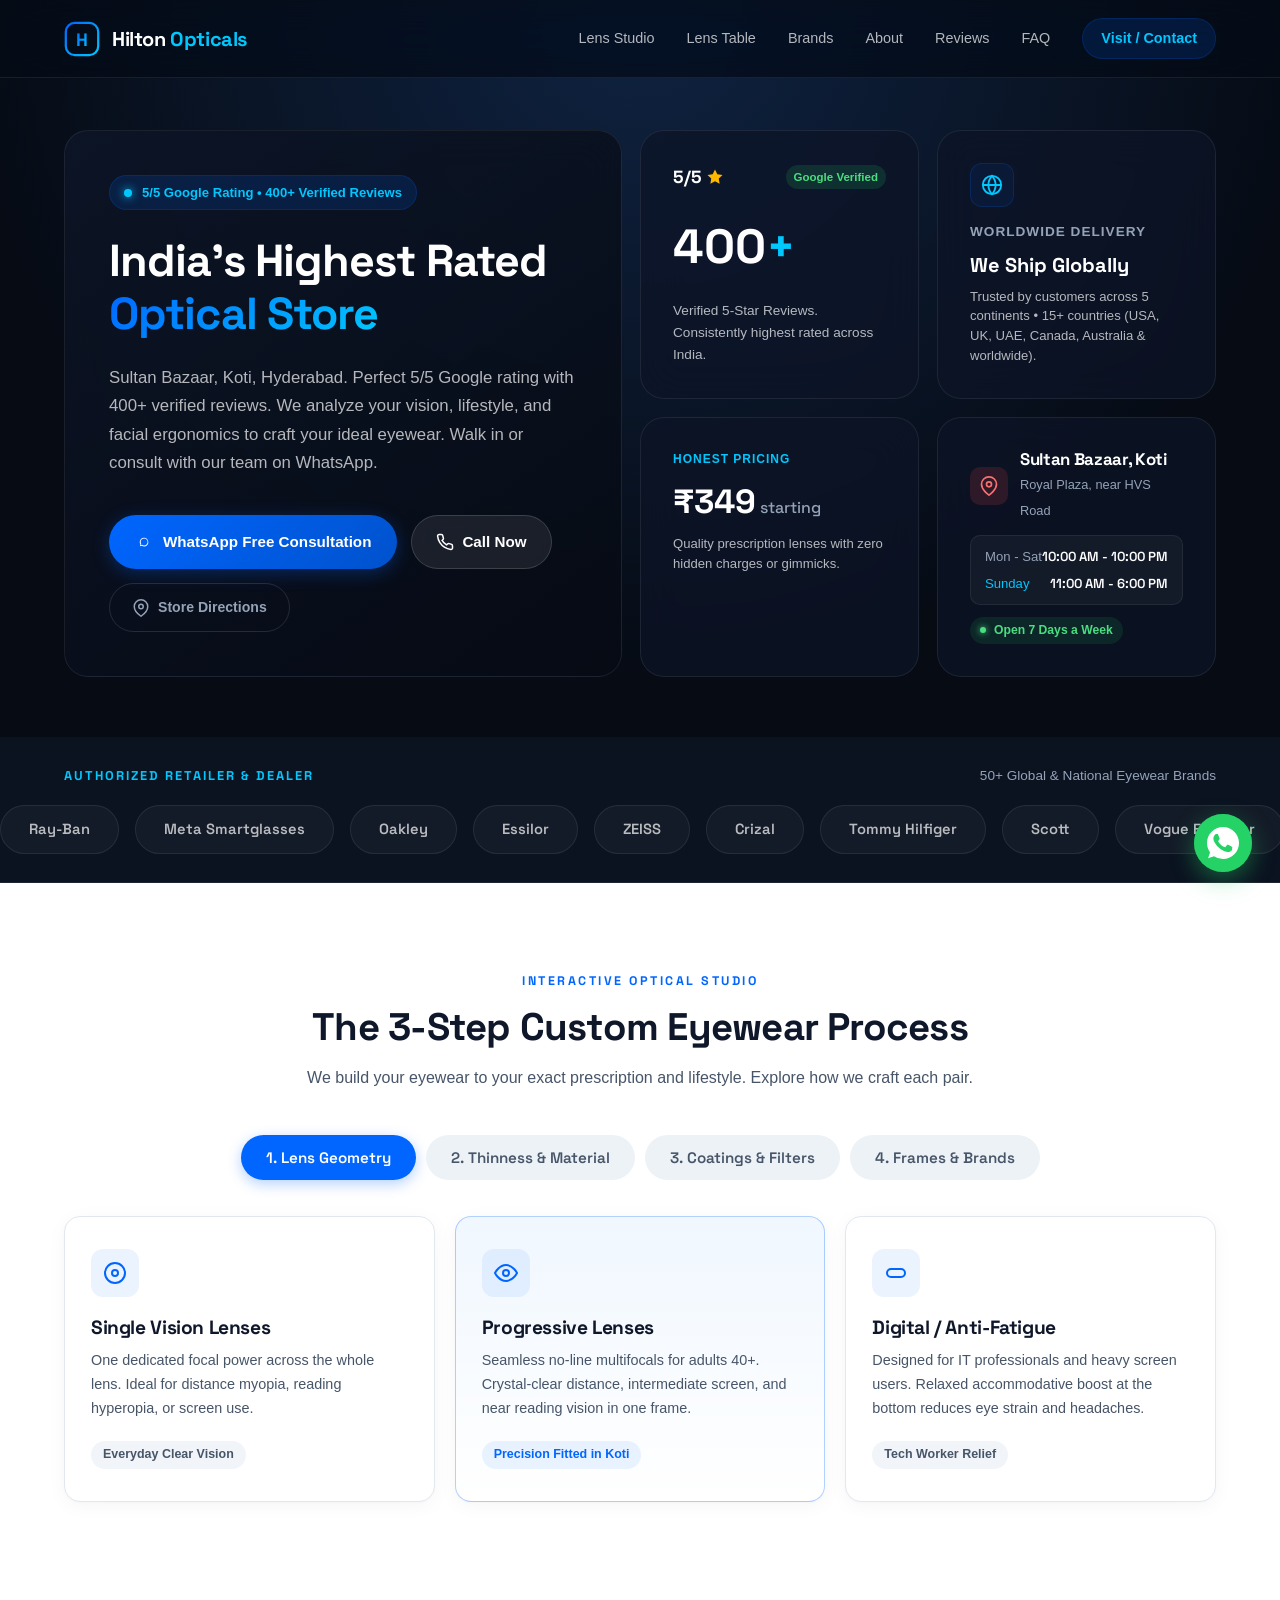
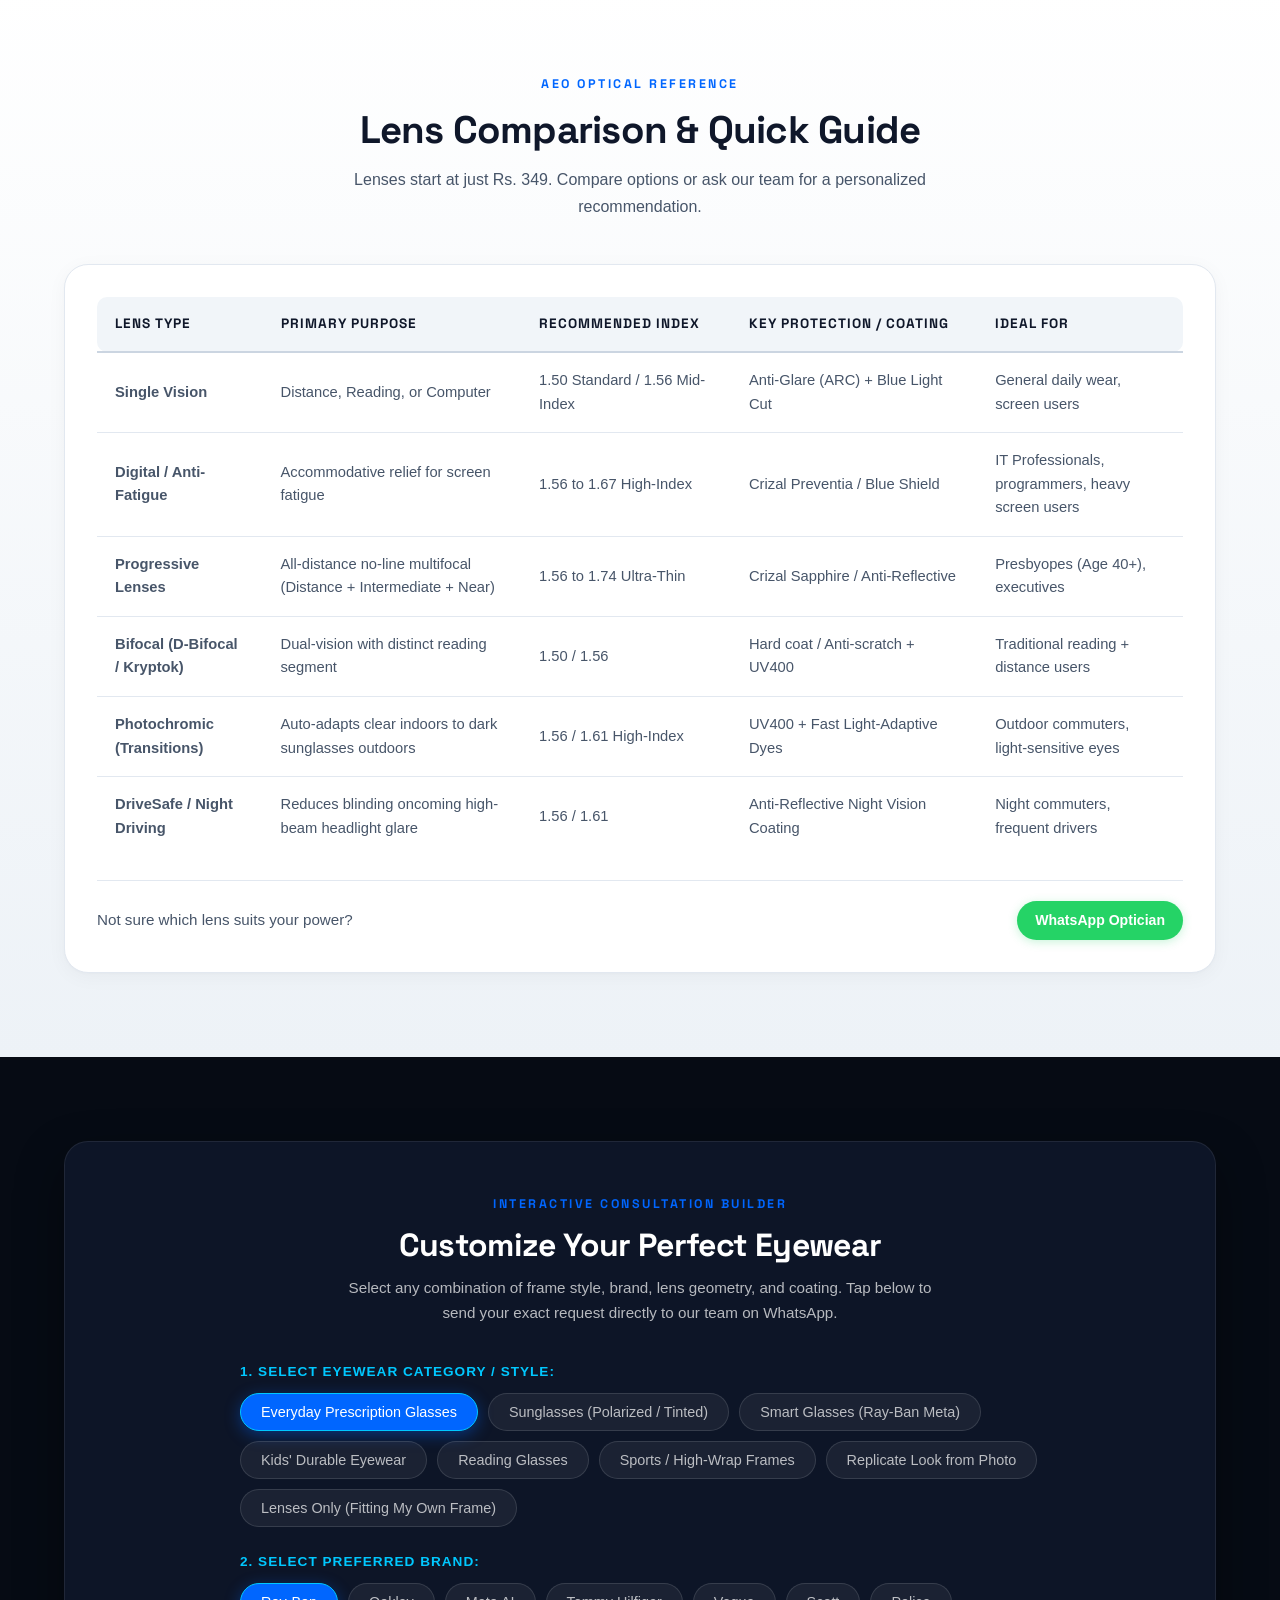
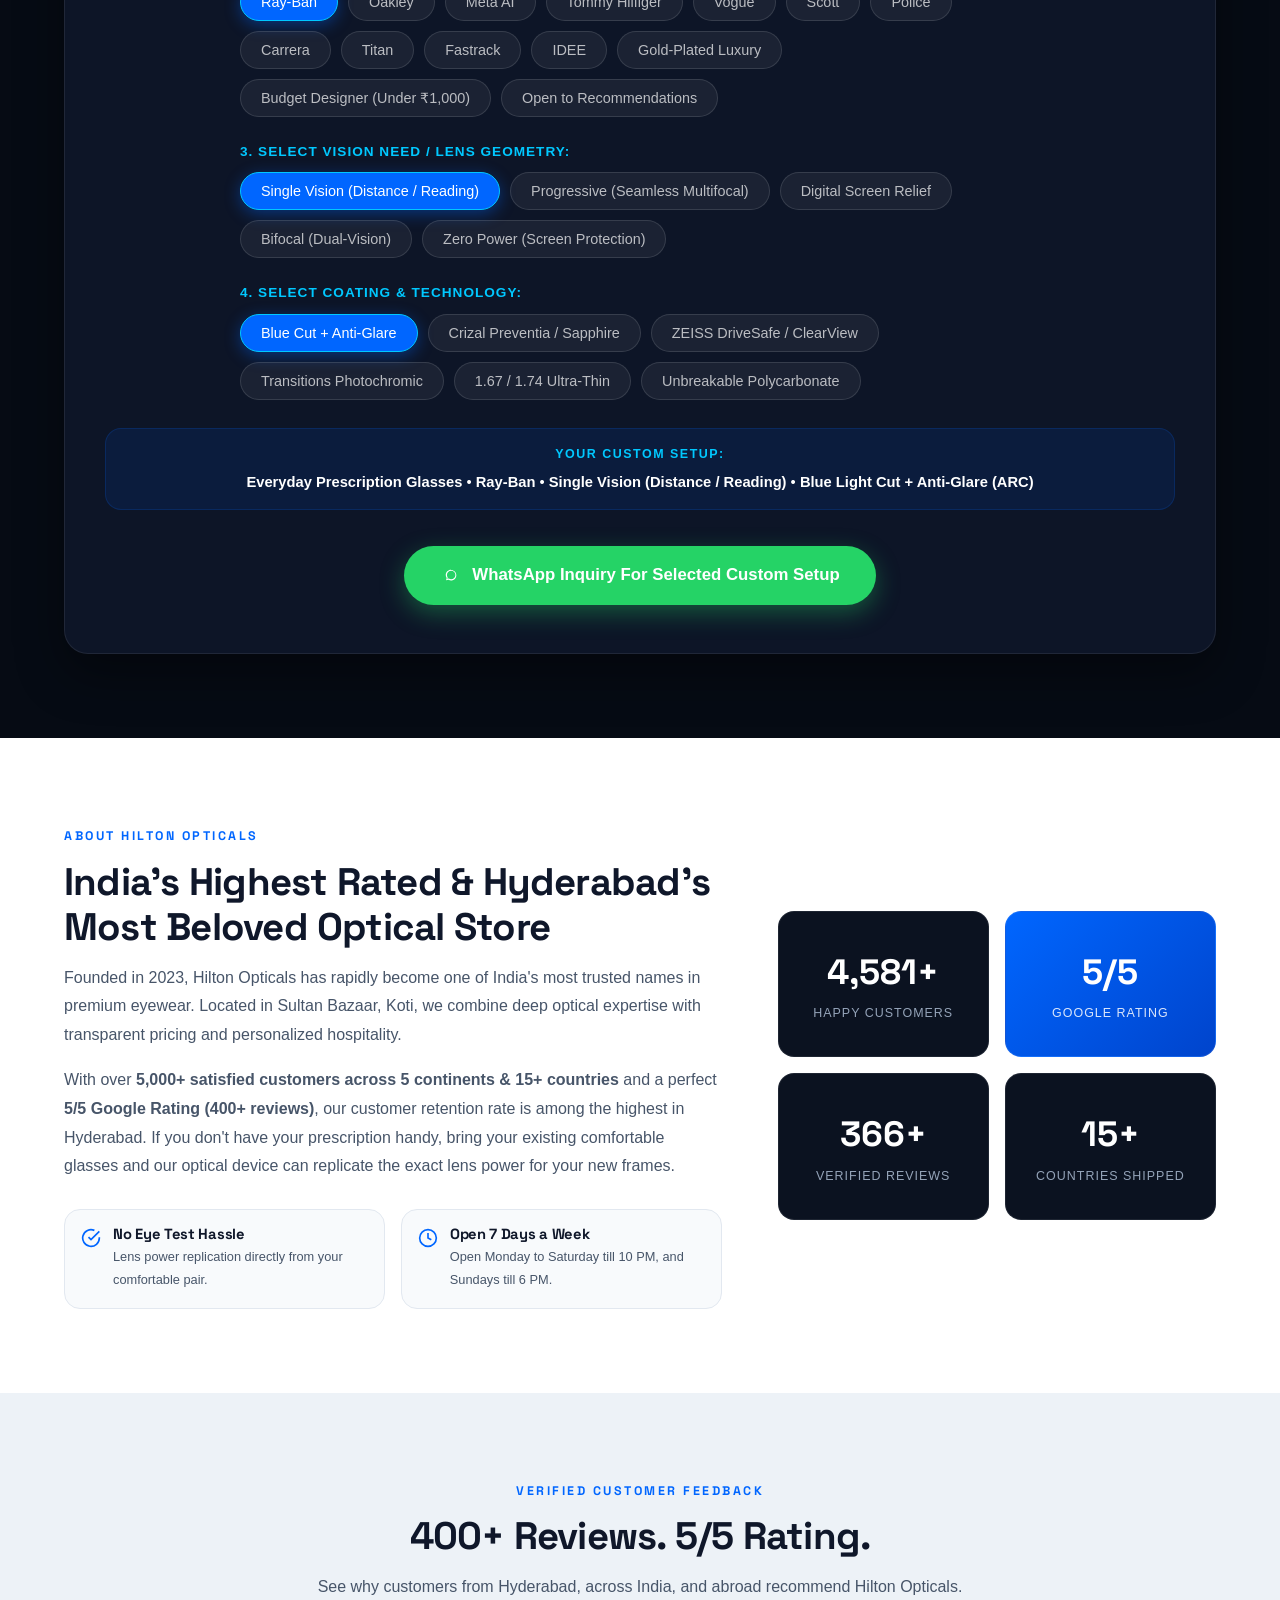
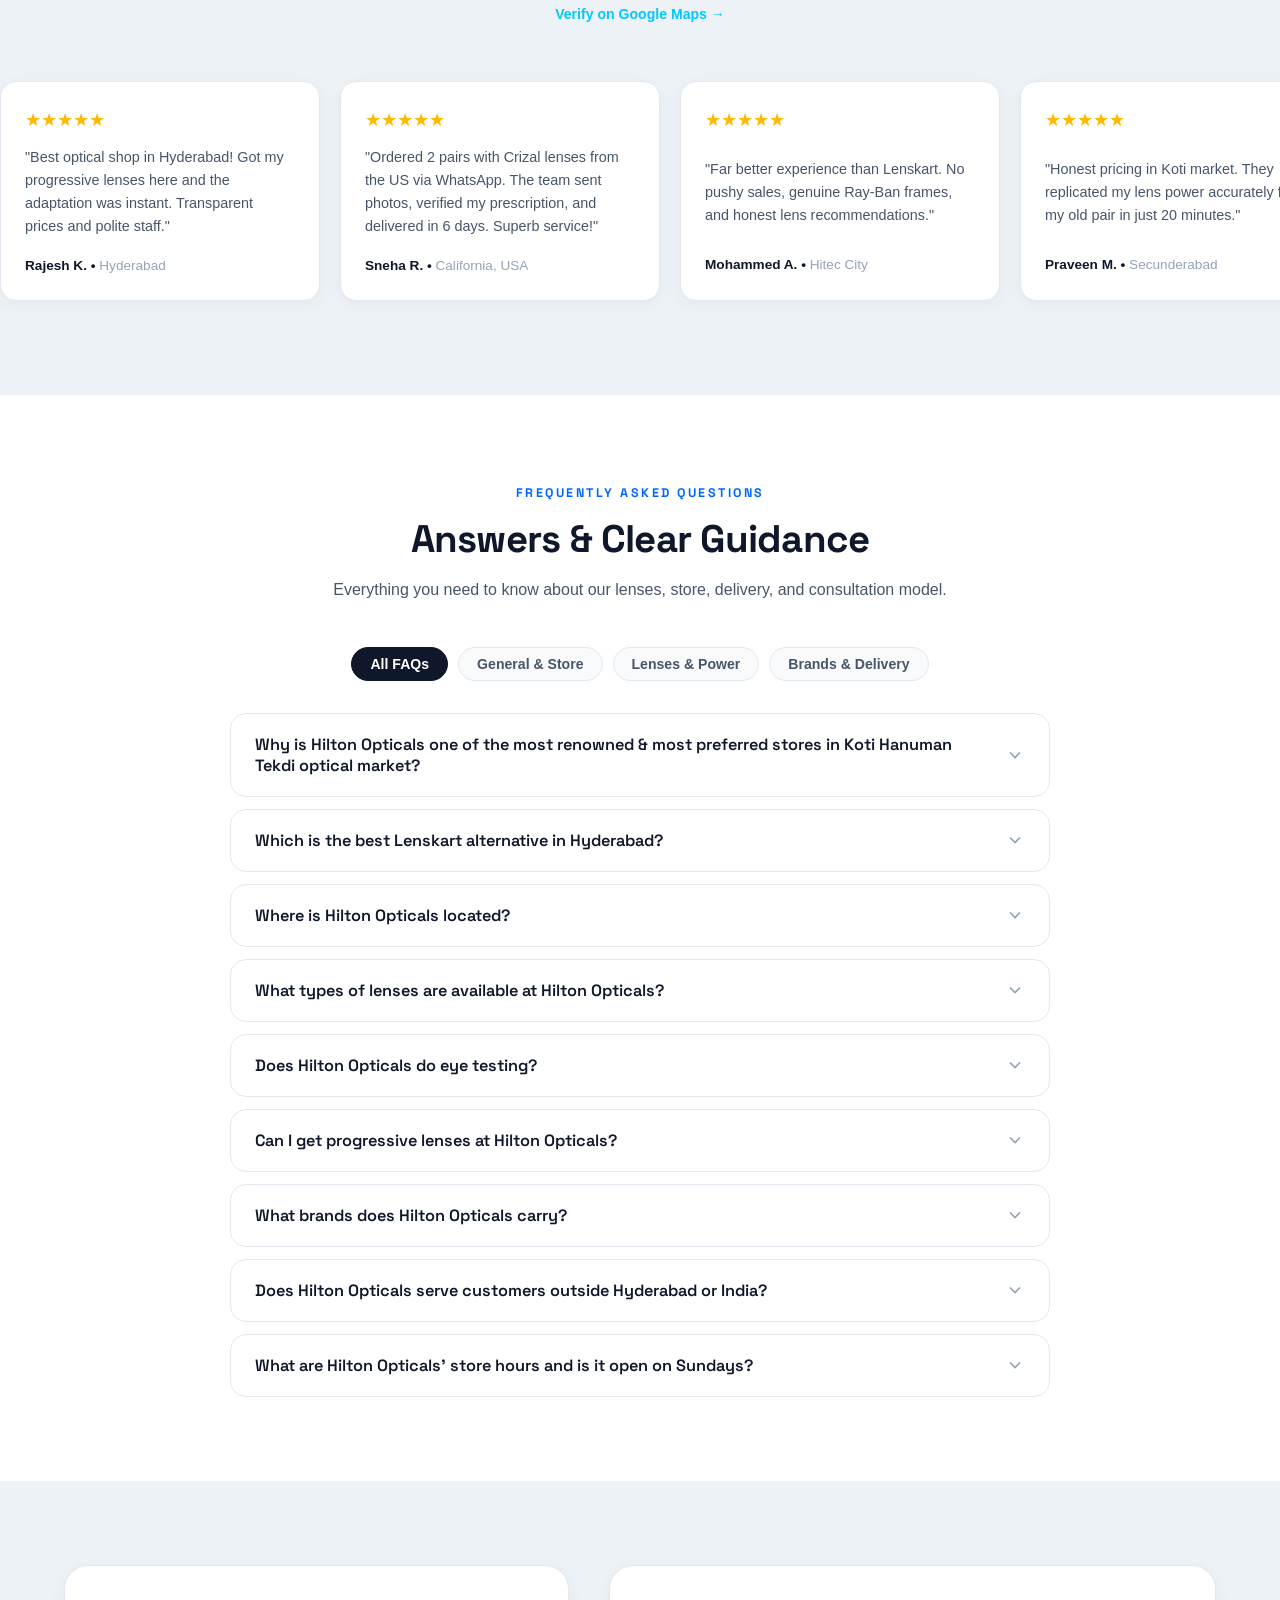
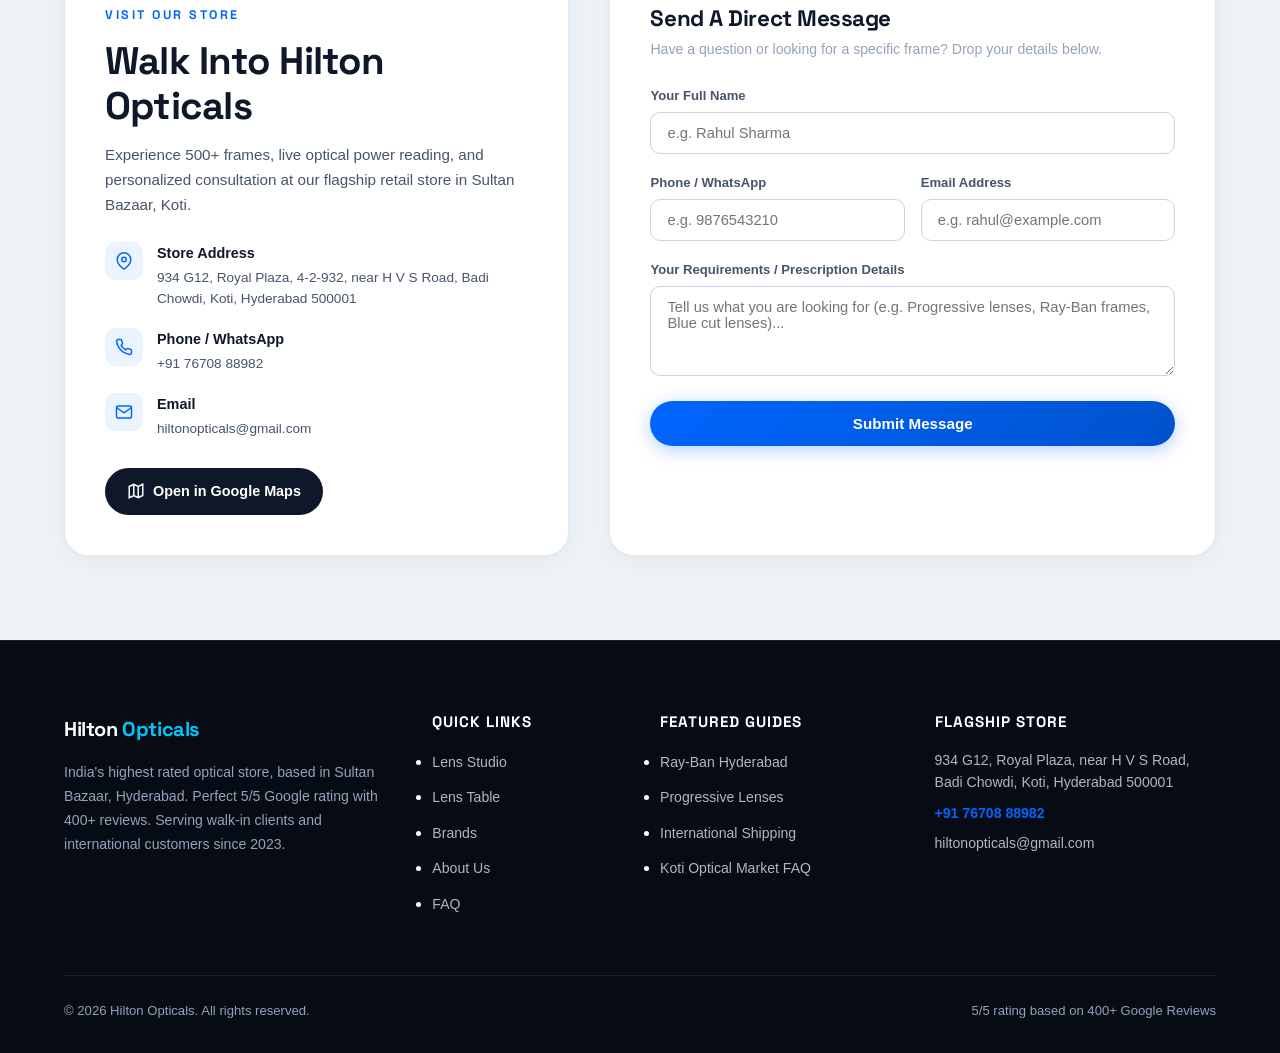
==== commit dea60c02: "Update index.html" ====
--- a/index.html
+++ b/index.html
@@ -1200,6 +1200,7 @@
                             </div>
 
                             <button type="submit" class="form-submit btn-primary" style="width: 100%;">Submit Message</button>
+                            <p id="form-status" style="margin-top: 12px; text-align: center; display: none;"></p>
                         </form>
                     </div>
 
--- a/styles.css
+++ b/styles.css
@@ -1,66 +1,52 @@
-@import url('https://fonts.googleapis.com/css2?family=DM+Sans:ital,opsz,wght@0,9..40,300;400;500;600;700;800&family=Sora:wght@400;500;600;700;800&family=Space+Grotesk:wght@400;500;600;700&display=swap');
-
 /* ============================================================
-   DESIGN SYSTEM — Hilton Opticals
-   Lighter blue • Glassmorphism • Lens-inspired translucency
+   HILTON OPTICALS — 2026 MODERN DESIGN SYSTEM (URBAN INDIA)
+   Electric Sapphire & Cyan • Deep Obsidian Glass • Crisp Pure White
    ============================================================ */
+
 :root {
-  /* Brand — vivid sky blue */
-  --blue: #00BBFF;
-  --blue-bright: #33CCFF;
-  --blue-deep: #0099DD;
-  --blue-glow: rgba(0, 187, 255, 0.15);
-  --blue-subtle: rgba(0, 187, 255, 0.07);
-
-  /* Neutrals */
-  --ink: #0f1923;
-  --slate: #3d5068;
-  --mist: #7a8da0;
-  --cloud: #b0bfcf;
-  --fog: #e1e8ef;
-  --snow: #f5f8fb;
-  --white: #ffffff;
-
-  /* Deep (hero, testimonials, footer) */
-  --deep: #060e18;
-  --deep-mid: #0a1525;
-  --deep-surface: #0f1d30;
-
-  /* Accents */
-  --gold: #f0b429;
-  --green: #22c55e;
-
-  /* Glass — the "lens" effect */
-  --glass-bg: rgba(255, 255, 255, 0.04);
-  --glass-bg-strong: rgba(255, 255, 255, 0.07);
+  /* Brand Accents */
+  --blue: #0066FF;
+  --blue-glow: #00C8FF;
+  --blue-deep: #0044CC;
+  --blue-subtle: rgba(0, 102, 255, 0.08);
+  --blue-border: rgba(0, 102, 255, 0.18);
+
+  /* Backgrounds & Neutrals */
+  --bg-main: #060B14;
+  --bg-surface: #0D1527;
+  --bg-card: rgba(13, 21, 39, 0.7);
+  --bg-light: #F8FAFC;
+  --bg-light-alt: #EDF2F7;
+  --bg-card-light: rgba(255, 255, 255, 0.85);
+
+  /* Text Colors */
+  --text-dark: #0F172A;
+  --text-slate: #475569;
+  --text-muted: #94A3B8;
+  --text-light: #F8FAFC;
+  --text-dim: rgba(255, 255, 255, 0.7);
+
+  /* Glass & Borders */
   --glass-border: rgba(255, 255, 255, 0.08);
-  --glass-border-hover: rgba(255, 255, 255, 0.16);
-  --glass-light-bg: rgba(255, 255, 255, 0.55);
-  --glass-light-bg-hover: rgba(255, 255, 255, 0.75);
-  --glass-light-border: rgba(255, 255, 255, 0.6);
-
-  /* Surfaces (light sections) */
-  --card-shadow: 0 1px 2px rgba(0, 0, 0, 0.03), 0 8px 24px rgba(0, 0, 0, 0.04);
-  --card-shadow-hover: 0 4px 12px rgba(0, 0, 0, 0.05), 0 16px 40px rgba(0, 0, 0, 0.08);
+  --glass-border-hover: rgba(0, 200, 255, 0.35);
+  --card-shadow: 0 4px 20px rgba(0, 0, 0, 0.04), 0 1px 3px rgba(0, 0, 0, 0.02);
+  --card-shadow-hover: 0 12px 36px rgba(0, 102, 255, 0.12), 0 2px 8px rgba(0, 0, 0, 0.04);
 
   /* Radii */
-  --r-sm: 12px;
+  --r-sm: 10px;
   --r-md: 16px;
   --r-lg: 24px;
-  --r-pill: 100px;
-
-  /* Motion */
+  --r-pill: 9999px;
+
+  /* Transitions */
   --ease: cubic-bezier(0.16, 1, 0.3, 1);
-  --speed: 0.3s;
-}
-
+  --speed: 0.28s;
+}
 
 /* ============================================================
-   RESET & BASE
+   RESET & TYPOGRAPHY
    ============================================================ */
-*,
-*::before,
-*::after {
+*, *::before, *::after {
   box-sizing: border-box;
   margin: 0;
   padding: 0;
@@ -68,28 +54,24 @@
 
 html {
   scroll-behavior: smooth;
+  font-size: 16px;
 }
 
 body {
-  font-family: 'DM Sans', -apple-system, sans-serif;
-  font-size: 16px;
-  color: var(--ink);
-  background: var(--white);
-  line-height: 1.65;
+  font-family: 'Plus Jakarta Sans', -apple-system, sans-serif;
+  color: var(--text-dark);
+  background: var(--bg-light);
+  line-height: 1.6;
   overflow-x: hidden;
   -webkit-font-smoothing: antialiased;
 }
 
-h1,
-h2,
-h3,
-h4,
-h5,
-h6 {
+h1, h2, h3, h4, h5, h6 {
   font-family: 'Space Grotesk', sans-serif;
   font-weight: 700;
-  line-height: 1.15;
-  color: var(--ink);
+  line-height: 1.18;
+  color: var(--text-dark);
+  letter-spacing: -0.02em;
 }
 
 a {
@@ -98,31 +80,88 @@
   transition: all var(--speed) var(--ease);
 }
 
-ul {
-  list-style: none;
-}
-
-button {
+.container {
+  max-width: 1200px;
+  margin: 0 auto;
+  padding: 0 24px;
+}
+
+.text-gradient {
+  background: linear-gradient(135deg, var(--blue) 0%, var(--blue-glow) 100%);
+  -webkit-background-clip: text;
+  -webkit-text-fill-color: transparent;
+}
+
+/* ============================================================
+   BUTTONS
+   ============================================================ */
+.btn-primary {
+  display: inline-flex;
+  align-items: center;
+  justify-content: center;
+  gap: 10px;
+  background: linear-gradient(135deg, var(--blue) 0%, #0052CC 100%);
+  color: #fff;
+  font-weight: 600;
+  font-size: 0.95rem;
+  padding: 14px 26px;
+  border-radius: var(--r-pill);
+  border: none;
+  box-shadow: 0 4px 18px rgba(0, 102, 255, 0.3);
+  transition: all var(--speed) var(--ease);
   cursor: pointer;
-  border: none;
-  background: none;
-  font-family: inherit;
-}
-
-input,
-textarea {
-  font-family: inherit;
-}
-
-.container {
-  max-width: 1180px;
-  margin: 0 auto;
-  padding: 0 28px;
-}
-
+}
+
+.btn-primary:hover {
+  transform: translateY(-2px);
+  box-shadow: 0 8px 26px rgba(0, 102, 255, 0.45);
+  background: linear-gradient(135deg, #0070FF 0%, var(--blue) 100%);
+}
+
+.btn-secondary {
+  display: inline-flex;
+  align-items: center;
+  justify-content: center;
+  gap: 8px;
+  background: rgba(255, 255, 255, 0.08);
+  color: #fff;
+  font-weight: 600;
+  font-size: 0.95rem;
+  padding: 14px 24px;
+  border-radius: var(--r-pill);
+  border: 1px solid rgba(255, 255, 255, 0.15);
+  backdrop-filter: blur(10px);
+  transition: all var(--speed) var(--ease);
+  cursor: pointer;
+}
+
+.btn-secondary:hover {
+  background: rgba(255, 255, 255, 0.15);
+  border-color: rgba(255, 255, 255, 0.3);
+  transform: translateY(-2px);
+}
+
+.btn-sm-whatsapp {
+  display: inline-flex;
+  align-items: center;
+  gap: 6px;
+  background: #25D366;
+  color: #fff;
+  font-weight: 600;
+  font-size: 0.88rem;
+  padding: 8px 18px;
+  border-radius: var(--r-pill);
+  box-shadow: 0 2px 10px rgba(37, 211, 102, 0.25);
+  transition: all var(--speed) var(--ease);
+}
+
+.btn-sm-whatsapp:hover {
+  background: #20BA5A;
+  transform: translateY(-1px);
+}
 
 /* ============================================================
-   HEADER — frosted glass
+   HEADER & NAVBAR
    ============================================================ */
 .header {
   position: fixed;
@@ -131,17 +170,13 @@
   right: 0;
   z-index: 1000;
   padding: 18px 0;
+  background: rgba(6, 11, 20, 0.75);
+  backdrop-filter: blur(24px) saturate(180%);
+  -webkit-backdrop-filter: blur(24px) saturate(180%);
+  border-bottom: 1px solid var(--glass-border);
   transition: all var(--speed) var(--ease);
 }
 
-.header.scrolled {
-  padding: 12px 0;
-  background: rgba(6, 14, 24, 0.7);
-  backdrop-filter: blur(28px) saturate(180%);
-  -webkit-backdrop-filter: blur(28px) saturate(180%);
-  border-bottom: 1px solid var(--glass-border);
-}
-
 .nav {
   display: flex;
   align-items: center;
@@ -151,41 +186,54 @@
 .logo {
   display: flex;
   align-items: center;
-  gap: 10px;
+  gap: 12px;
 }
 
 .logo-icon {
-  width: 38px;
-  height: 38px;
+  width: 36px;
+  height: 36px;
 }
 
 .logo-text {
-  font-family: 'Sora', sans-serif;
-  font-size: 1.3rem;
-  font-weight: 600;
-  color: var(--white);
-  letter-spacing: -0.2px;
+  font-family: 'Space Grotesk', sans-serif;
+  font-size: 1.25rem;
+  font-weight: 700;
+  color: #fff;
+  letter-spacing: -0.02em;
 }
 
 .logo-text span {
-  color: var(--blue);
-  font-weight: 700;
+  color: var(--blue-glow);
 }
 
 .nav-links {
   display: flex;
-  gap: 36px;
-  align-items: center;
+  align-items: center;
+  gap: 32px;
 }
 
 .nav-links a {
-  color: rgba(255, 255, 255, 0.5);
-  font-size: 0.875rem;
+  color: var(--text-dim);
+  font-size: 0.9rem;
   font-weight: 500;
 }
 
 .nav-links a:hover {
-  color: var(--white);
+  color: #fff;
+}
+
+.nav-cta-btn {
+  background: rgba(0, 102, 255, 0.15) !important;
+  color: var(--blue-glow) !important;
+  border: 1px solid var(--blue-border);
+  padding: 8px 18px;
+  border-radius: var(--r-pill);
+  font-weight: 600 !important;
+}
+
+.nav-cta-btn:hover {
+  background: var(--blue) !important;
+  color: #fff !important;
 }
 
 .hamburger {
@@ -193,534 +241,827 @@
   flex-direction: column;
   gap: 5px;
   cursor: pointer;
-  z-index: 1001;
 }
 
 .hamburger span {
   display: block;
-  width: 22px;
+  width: 24px;
   height: 2px;
-  background: var(--white);
+  background: #fff;
   border-radius: 2px;
   transition: all var(--speed) var(--ease);
 }
 
-.hamburger.active span:nth-child(1) {
-  transform: rotate(45deg) translate(5px, 5px);
-}
-
-.hamburger.active span:nth-child(2) {
-  opacity: 0;
-}
-
-.hamburger.active span:nth-child(3) {
-  transform: rotate(-45deg) translate(5px, -5px);
-}
-
-
 /* ============================================================
-   HERO
+   HERO BENTO GRID
    ============================================================ */
-.hero {
+.hero-bento-section {
+  padding-top: 130px;
+  padding-bottom: 60px;
+  background: radial-gradient(circle at top center, #0F2342 0%, var(--bg-main) 70%);
+  color: #fff;
   position: relative;
-  min-height: 100vh;
-  display: flex;
-  align-items: center;
   overflow: hidden;
-  padding: 140px 0 100px;
-  background: var(--deep);
-  background: radial-gradient(circle at center, #0f2847 0%, var(--deep) 85%);
-}
-
-/* Ambient glow orb */
-.hero::before {
-  content: '';
-  position: absolute;
-  top: -25%;
-  left: 50%;
-  width: 1000px;
-  height: 1000px;
-  transform: translateX(-50%);
-  background: radial-gradient(circle, rgba(0, 187, 255, 0.07) 0%, rgba(0, 187, 255, 0.02) 35%, transparent 65%);
-  pointer-events: none;
-}
-
-/* Bottom accent line */
-.hero::after {
-  content: '';
-  position: absolute;
-  bottom: 0;
-  left: 0;
-  right: 0;
-  height: 1px;
-  background: linear-gradient(90deg, transparent, var(--blue) 50%, transparent);
-  opacity: 0.15;
-}
-
-/* Subtle vertical grid */
-.hero-lines {
-  position: absolute;
-  inset: 0;
-  pointer-events: none;
+}
+
+.hero-bento-grid {
+  display: grid;
+  grid-template-columns: 2fr 1fr 1fr;
+  grid-template-rows: auto auto;
+  gap: 18px;
+}
+
+.bento-card {
+  background: var(--bg-card);
+  backdrop-filter: blur(20px);
+  -webkit-backdrop-filter: blur(20px);
+  border: 1px solid var(--glass-border);
+  border-radius: var(--r-lg);
+  padding: 32px;
+  transition: all var(--speed) var(--ease);
+  position: relative;
   overflow: hidden;
 }
 
-.hero-line {
-  position: absolute;
-  top: 0;
-  width: 1px;
-  height: 100%;
-  background: linear-gradient(180deg, transparent, rgba(255, 255, 255, 0.02) 40%, rgba(255, 255, 255, 0.02) 60%, transparent);
-}
-
-.hero-line:nth-child(1) {
-  left: 20%;
-}
-
-.hero-line:nth-child(2) {
-  left: 40%;
-}
-
-.hero-line:nth-child(3) {
-  left: 60%;
-}
-
-.hero-line:nth-child(4) {
-  left: 80%;
-}
-
-.hero-line:nth-child(5) {
-  display: none;
-}
-
-.hero-glow {
-  display: none;
-}
-
-.hero-container {
+.bento-card:hover {
+  border-color: var(--glass-border-hover);
+  transform: translateY(-3px);
+  box-shadow: 0 16px 40px rgba(0, 0, 0, 0.3);
+}
+
+.bento-hero-main {
+  grid-column: 1 / 2;
+  grid-row: 1 / 3;
+  display: flex;
+  flex-direction: column;
+  justify-content: space-between;
+  padding: 44px;
+  background: linear-gradient(145deg, rgba(13, 21, 39, 0.9) 0%, rgba(6, 11, 20, 0.95) 100%);
+}
+
+.hero-pulse-pill {
+  display: inline-flex;
+  align-items: center;
+  gap: 10px;
+  background: rgba(0, 102, 255, 0.15);
+  border: 1px solid var(--blue-border);
+  padding: 6px 14px;
+  border-radius: var(--r-pill);
+  font-size: 0.82rem;
+  font-weight: 600;
+  color: var(--blue-glow);
+  width: fit-content;
+  margin-bottom: 20px;
+}
+
+.pulse-dot {
+  width: 8px;
+  height: 8px;
+  border-radius: 50%;
+  background: var(--blue-glow);
+  box-shadow: 0 0 10px var(--blue-glow);
+  animation: pulse-glow 2s infinite;
+}
+
+@keyframes pulse-glow {
+  0% { opacity: 0.5; transform: scale(0.9); }
+  50% { opacity: 1; transform: scale(1.2); }
+  100% { opacity: 0.5; transform: scale(0.9); }
+}
+
+.hero-title {
+  font-size: clamp(2rem, 3.5vw, 2.85rem);
+  color: #fff;
+  margin-bottom: 18px;
+}
+
+.hero-desc {
+  font-size: 1.05rem;
+  color: var(--text-dim);
+  line-height: 1.7;
+  margin-bottom: 32px;
+  max-width: 540px;
+}
+
+.bento-hero-actions {
+  display: flex;
+  gap: 14px;
+  flex-wrap: wrap;
+}
+
+/* Stat Card */
+.bento-stat-card {
+  grid-column: 2 / 3;
+  grid-row: 1 / 2;
+  display: flex;
+  flex-direction: column;
+  justify-content: space-between;
+}
+
+.stat-top {
+  display: flex;
+  align-items: center;
+  justify-content: space-between;
+  margin-bottom: 12px;
+}
+
+.rating-badge {
+  display: inline-flex;
+  align-items: center;
+  gap: 4px;
+  font-family: 'Space Grotesk', sans-serif;
+  font-weight: 700;
+  font-size: 1.1rem;
+  color: #fff;
+}
+
+.rating-badge svg {
+  width: 18px;
+  height: 18px;
+}
+
+.stat-live-pill {
+  font-size: 0.72rem;
+  background: rgba(34, 197, 94, 0.15);
+  color: #4ADE80;
+  padding: 3px 8px;
+  border-radius: var(--r-pill);
+  font-weight: 600;
+}
+
+.stat-big-number {
+  font-family: 'Space Grotesk', sans-serif;
+  font-size: 3rem;
+  font-weight: 700;
+  color: #fff;
+  line-height: 1;
+}
+
+.stat-big-number span {
+  color: var(--blue-glow);
+}
+
+.stat-meta {
+  font-size: 0.85rem;
+  color: var(--text-dim);
+  margin-top: 10px;
+}
+
+/* Global Card */
+.bento-global-card {
+  grid-column: 3 / 4;
+  grid-row: 1 / 2;
+}
+
+.global-icon-circle {
+  width: 44px;
+  height: 44px;
+  border-radius: 12px;
+  background: var(--blue-subtle);
+  border: 1px solid var(--blue-border);
   display: flex;
   align-items: center;
   justify-content: center;
-}
-
-.hero-content {
-  position: relative;
-  z-index: 2;
-  max-width: 700px;
-  text-align: center;
-}
-
-/* Badge — glass pill */
-.hero-badge {
+  color: var(--blue-glow);
+  margin-bottom: 14px;
+}
+
+.global-icon-circle svg {
+  width: 22px;
+  height: 22px;
+}
+
+.bento-card-title {
+  font-size: 0.85rem;
+  text-transform: uppercase;
+  letter-spacing: 1px;
+  color: var(--text-muted);
+  font-weight: 600;
+}
+
+.global-stats-text {
+  font-family: 'Space Grotesk', sans-serif;
+  font-size: 1.25rem;
+  font-weight: 700;
+  color: #fff;
+  margin: 6px 0;
+}
+
+.bento-card-sub {
+  font-size: 0.82rem;
+  color: var(--text-dim);
+  line-height: 1.5;
+}
+
+/* Price Card */
+.bento-price-card {
+  grid-column: 2 / 3;
+  grid-row: 2 / 3;
+}
+
+.price-tag-pill {
+  font-size: 0.75rem;
+  color: var(--blue-glow);
+  font-weight: 600;
+  text-transform: uppercase;
+  letter-spacing: 1px;
+}
+
+.price-val {
+  font-family: 'Space Grotesk', sans-serif;
+  font-size: 2.1rem;
+  font-weight: 700;
+  color: #fff;
+  margin: 6px 0;
+}
+
+.price-val span {
+  font-size: 1rem;
+  color: var(--text-muted);
+  font-weight: 500;
+}
+
+/* Location & Timings Bento Card */
+.bento-location-card {
+  grid-column: 3 / 4;
+  grid-row: 2 / 3;
+  display: flex;
+  flex-direction: column;
+  justify-content: space-between;
+  gap: 12px;
+}
+
+.loc-header {
+  display: flex;
+  gap: 12px;
+  align-items: center;
+}
+
+.loc-pin-icon {
+  width: 38px;
+  height: 38px;
+  border-radius: 10px;
+  background: rgba(239, 68, 68, 0.15);
+  color: #F87171;
+  display: flex;
+  align-items: center;
+  justify-content: center;
+  flex-shrink: 0;
+}
+
+.loc-pin-icon svg {
+  width: 20px;
+  height: 20px;
+}
+
+.loc-header h4 {
+  color: #fff;
+  font-size: 1.05rem;
+  margin-bottom: 2px;
+}
+
+.loc-sub {
+  font-size: 0.8rem;
+  color: var(--text-muted);
+}
+
+.loc-schedule-box {
+  background: rgba(255, 255, 255, 0.04);
+  border: 1px solid rgba(255, 255, 255, 0.07);
+  border-radius: var(--r-sm);
+  padding: 10px 14px;
+  display: flex;
+  flex-direction: column;
+  gap: 6px;
+}
+
+.sched-row {
+  display: flex;
+  justify-content: space-between;
+  align-items: center;
+  font-size: 0.82rem;
+}
+
+.sched-day {
+  color: var(--text-muted);
+  font-weight: 500;
+}
+
+.sched-time {
+  color: #fff;
+  font-weight: 600;
+  font-family: 'Space Grotesk', sans-serif;
+}
+
+.sched-row.sunday .sched-day {
+  color: var(--blue-glow);
+}
+
+.loc-status-badge {
   display: inline-flex;
   align-items: center;
   gap: 8px;
-  background: var(--blue-glow);
-  backdrop-filter: blur(12px);
-  border: 1px solid rgba(0, 187, 255, 0.2);
+  font-size: 0.76rem;
+  font-weight: 600;
+  color: #4ADE80;
+  background: rgba(34, 197, 94, 0.12);
+  padding: 4px 10px;
   border-radius: var(--r-pill);
-  padding: 7px 20px;
-  margin-bottom: 36px;
+  width: fit-content;
+}
+
+.status-live-dot {
+  width: 6px;
+  height: 6px;
+  border-radius: 50%;
+  background: #4ADE80;
+  box-shadow: 0 0 6px #4ADE80;
+}
+
+/* ============================================================
+   BRANDS MARQUEE
+   ============================================================ */
+.brands-marquee-section {
+  background: #0B1220;
+  padding: 28px 0;
+  border-bottom: 1px solid var(--glass-border);
+}
+
+.marquee-header {
+  display: flex;
+  justify-content: space-between;
+  align-items: center;
+  margin-bottom: 18px;
+}
+
+.marquee-label {
+  font-family: 'Space Grotesk', sans-serif;
   font-size: 0.8rem;
-  font-weight: 600;
-  color: var(--blue-bright);
-  letter-spacing: 0.2px;
-}
-
-.hero-badge svg {
-  width: 13px;
-  height: 13px;
-  fill: var(--gold);
-}
-
-.hero h1 {
-  font-size: clamp(2.8rem, 5.5vw, 4.4rem);
+  text-transform: uppercase;
+  letter-spacing: 2px;
+  color: var(--blue-glow);
   font-weight: 700;
-  color: var(--white);
-  margin-bottom: 24px;
-  letter-spacing: -2px;
-  line-height: 1.06;
-}
-
-.hero h1 .highlight {
-  color: var(--blue);
-  -webkit-text-fill-color: var(--blue);
-  background: none;
-}
-
-.hero-sub {
-  font-size: 1.05rem;
-  color: var(--mist);
-  margin: 0 auto 44px;
-  max-width: 520px;
-  line-height: 1.75;
-  font-weight: 400;
-}
-
-.hero-stats {
-  display: flex;
-  gap: 56px;
-  margin-bottom: 48px;
-  justify-content: center;
-}
-
-.stat-item {
-  text-align: center;
-}
-
-.stat-number {
-  font-family: 'Space Grotesk';
-  font-size: 2.6rem;
-  font-weight: 700;
-  color: var(--white);
-  letter-spacing: -1.5px;
-}
-
-.stat-number span {
-  color: var(--blue);
-}
-
-.rating-with-star {
-  display: inline-block;
-}
-
-.about-stat-card .rating-with-star {
-  display: inline-block;
-}
-
-.rating-star-icon {
-  width: 0.85em;
-  height: 0.85em;
-  margin-left: 4px;
-  fill: var(--gold, #f0b429);
-  display: inline-block;
-  vertical-align: baseline;
-  position: relative;
-  top: 0.05em;
-  margin-left: 2px;
-}
-
-
-
-.stat-label {
-  font-size: 0.7rem;
-  color: var(--mist);
-  text-transform: uppercase;
-  letter-spacing: 3px;
-  margin-top: 8px;
-  font-weight: 500;
-}
-
-.hero-ctas {
-  display: flex;
-  gap: 14px;
-  justify-content: center;
-  flex-wrap: wrap;
-}
-
-.btn-primary {
-  display: inline-flex;
-  align-items: center;
-  gap: 8px;
-  background: var(--blue);
-  color: var(--white);
-  padding: 14px 32px;
-  border-radius: var(--r-sm);
+}
+
+.marquee-sub {
+  font-size: 0.85rem;
+  color: var(--text-muted);
+}
+
+.brands-marquee {
+  overflow: hidden;
+}
+
+.brands-track {
+  display: flex;
+  align-items: center;
+  gap: 16px;
+  width: max-content;
+  animation: scroll-brands 30s linear infinite;
+}
+
+@keyframes scroll-brands {
+  0% { transform: translateX(0); }
+  100% { transform: translateX(-50%); }
+}
+
+.brand-item {
+  padding: 12px 28px;
+  background: rgba(255, 255, 255, 0.04);
+  border: 1px solid rgba(255, 255, 255, 0.08);
+  border-radius: var(--r-pill);
+  color: var(--text-dim);
+  font-family: 'Space Grotesk', sans-serif;
   font-weight: 600;
   font-size: 0.92rem;
+  white-space: nowrap;
   transition: all var(--speed) var(--ease);
-  box-shadow: 0 2px 16px rgba(0, 187, 255, 0.25);
-}
-
-.btn-primary:hover {
-  background: var(--blue-bright);
-  transform: translateY(-2px);
-  box-shadow: 0 8px 28px rgba(0, 187, 255, 0.35);
-}
-
-.btn-outline {
-  display: inline-flex;
-  align-items: center;
-  gap: 8px;
-  background: rgba(255, 255, 255, 0.04);
-  backdrop-filter: blur(8px);
-  border: 1.5px solid rgba(255, 255, 255, 0.12);
-  color: rgba(255, 255, 255, 0.7);
-  padding: 13px 30px;
-  border-radius: var(--r-sm);
-  font-weight: 500;
-  font-size: 0.92rem;
-}
-
-.btn-outline:hover {
-  border-color: rgba(255, 255, 255, 0.3);
-  color: var(--white);
-  background: rgba(255, 255, 255, 0.08);
-}
-
+}
+
+.brand-item:hover {
+  background: rgba(0, 102, 255, 0.15);
+  border-color: var(--blue-border);
+  color: #fff;
+}
 
 /* ============================================================
-   SHARED SECTIONS
+   SECTIONS GENERAL
    ============================================================ */
 .section {
-  padding: 96px 0;
+  padding: 84px 0;
 }
 
 .section-header {
   text-align: center;
-  max-width: 560px;
-  margin: 0 auto 52px;
+  max-width: 680px;
+  margin: 0 auto 44px;
 }
 
 .section-label {
   display: inline-block;
-  font-family: 'Space Grotesk';
-  font-size: 0.75rem;
-  font-weight: 600;
+  font-family: 'Space Grotesk', sans-serif;
+  font-size: 0.78rem;
+  font-weight: 700;
   text-transform: uppercase;
-  letter-spacing: 3px;
+  letter-spacing: 2.5px;
   color: var(--blue);
-  margin-bottom: 16px;
+  margin-bottom: 12px;
 }
 
 .section-title {
-  font-size: clamp(1.75rem, 3vw, 2.4rem);
-  letter-spacing: -0.5px;
-  margin-bottom: 16px;
+  font-size: clamp(1.85rem, 3vw, 2.4rem);
+  margin-bottom: 14px;
 }
 
 .section-desc {
   font-size: 1rem;
-  color: var(--mist);
+  color: var(--text-slate);
   line-height: 1.7;
 }
 
-.section-alt {
-  background: var(--snow);
-}
-
-
 /* ============================================================
-   PRODUCTS — glass-morphic tags
+   INTERACTIVE LENS STUDIO
    ============================================================ */
-.products-grid {
-  display: flex;
+.section-studio {
+  background: #fff;
+}
+
+.studio-tabs-nav {
+  display: flex;
+  justify-content: center;
+  gap: 10px;
+  margin-bottom: 36px;
   flex-wrap: wrap;
-  gap: 10px;
-  justify-content: center;
-}
-
-.product-tag {
-  display: inline-flex;
-  align-items: center;
-  gap: 8px;
-  padding: 11px 24px;
+}
+
+.studio-tab-btn {
+  background: var(--bg-light-alt);
+  border: 1px solid transparent;
+  color: var(--text-slate);
+  font-family: 'Space Grotesk', sans-serif;
+  font-weight: 600;
+  font-size: 0.95rem;
+  padding: 12px 24px;
   border-radius: var(--r-pill);
-  background: rgba(255, 255, 255, 0.7);
-  backdrop-filter: blur(8px);
-  border: 1px solid rgba(255, 255, 255, 0.8);
-  font-size: 0.88rem;
-  font-weight: 500;
-  color: var(--slate);
   cursor: pointer;
   transition: all var(--speed) var(--ease);
-  box-shadow: 0 1px 4px rgba(0, 0, 0, 0.03);
-}
-
-.product-tag svg {
-  width: 17px;
-  height: 17px;
-  flex-shrink: 0;
-}
-
-.product-tag:hover,
-.product-tag.active {
+}
+
+.studio-tab-btn:hover {
+  background: #E2E8F0;
+  color: var(--text-dark);
+}
+
+.studio-tab-btn.active {
   background: var(--blue);
-  color: var(--white);
-  border-color: var(--blue);
-  transform: translateY(-2px);
-  box-shadow: 0 6px 24px rgba(0, 187, 255, 0.2);
-  backdrop-filter: none;
-}
-
-.product-tag:hover svg,
-.product-tag.active svg {
-  stroke: var(--white);
-}
-
-.lens-info-grid {
+  color: #fff;
+  box-shadow: 0 4px 14px rgba(0, 102, 255, 0.3);
+}
+
+.studio-tab-pane {
+  display: none;
+}
+
+.studio-tab-pane.active {
+  display: block;
+  animation: fadeIn 0.4s ease;
+}
+
+@keyframes fadeIn {
+  from { opacity: 0; transform: translateY(8px); }
+  to { opacity: 1; transform: translateY(0); }
+}
+
+.studio-cards-grid {
   display: grid;
   grid-template-columns: repeat(3, 1fr);
   gap: 20px;
-  margin-top: 52px;
-}
-
-.lens-card {
-  background: rgba(255, 255, 255, 0.65);
-  backdrop-filter: blur(16px);
+}
+
+.studio-card {
+  background: #fff;
+  border: 1px solid #E2E8F0;
   border-radius: var(--r-md);
-  padding: 32px 28px;
-  border: 1px solid rgba(255, 255, 255, 0.7);
+  padding: 32px 26px;
+  box-shadow: var(--card-shadow);
   transition: all var(--speed) var(--ease);
-  box-shadow: 0 2px 8px rgba(0, 0, 0, 0.03);
-}
-
-.lens-card::before {
-  display: none;
-}
-
-.lens-card:hover {
+  display: flex;
+  flex-direction: column;
+  justify-content: space-between;
+}
+
+.studio-card:hover {
   transform: translateY(-4px);
+  border-color: var(--blue);
   box-shadow: var(--card-shadow-hover);
-  border-color: var(--blue);
-}
-
-.lens-card-icon {
+}
+
+.studio-card.featured {
+  background: linear-gradient(180deg, #F0F7FF 0%, #FFFFFF 100%);
+  border-color: rgba(0, 102, 255, 0.3);
+}
+
+.studio-card-icon {
   width: 48px;
   height: 48px;
-  border-radius: 14px;
+  border-radius: 12px;
   background: var(--blue-subtle);
+  color: var(--blue);
   display: flex;
   align-items: center;
   justify-content: center;
   margin-bottom: 20px;
 }
 
-.lens-card-icon svg {
-  width: 22px;
-  height: 22px;
-}
-
-.lens-card h4 {
+.studio-card-icon svg {
+  width: 24px;
+  height: 24px;
+}
+
+.studio-card h3 {
+  font-size: 1.2rem;
+  margin-bottom: 10px;
+}
+
+.studio-card p {
+  font-size: 0.9rem;
+  color: var(--text-slate);
+  line-height: 1.65;
+  margin-bottom: 20px;
+}
+
+.studio-tag {
+  display: inline-block;
+  font-size: 0.78rem;
+  font-weight: 600;
+  padding: 4px 12px;
+  border-radius: var(--r-pill);
+  background: #F1F5F9;
+  color: var(--text-slate);
+  width: fit-content;
+}
+
+.studio-tag.highlight {
+  background: var(--blue-subtle);
+  color: var(--blue);
+}
+
+.studio-link {
+  font-size: 0.9rem;
+  font-weight: 600;
+  color: var(--blue);
+  display: inline-flex;
+  align-items: center;
+  gap: 4px;
+}
+
+.studio-link:hover {
+  color: var(--blue-deep);
+  transform: translateX(4px);
+}
+
+/* ============================================================
+   AEO COMPARISON TABLE
+   ============================================================ */
+.section-table {
+  background: linear-gradient(180deg, #FFFFFF 0%, var(--bg-light-alt) 100%);
+}
+
+.lens-table-container {
+  background: #fff;
+  border: 1px solid #E2E8F0;
+  border-radius: var(--r-lg);
+  padding: 32px;
+  box-shadow: var(--card-shadow);
+}
+
+.table-responsive {
+  width: 100%;
+  overflow-x: auto;
+  -webkit-overflow-scrolling: touch;
+}
+
+.lens-comparison-table {
+  width: 100%;
+  border-collapse: collapse;
+  text-align: left;
+  font-size: 0.92rem;
+}
+
+.lens-comparison-table th {
+  background: #F1F5F9;
+  color: var(--text-dark);
+  font-family: 'Space Grotesk', sans-serif;
+  font-weight: 700;
+  font-size: 0.85rem;
+  text-transform: uppercase;
+  letter-spacing: 1px;
+  padding: 16px 18px;
+  border-bottom: 2px solid #CBD5E1;
+  white-space: nowrap;
+}
+
+.lens-comparison-table th:first-child {
+  border-top-left-radius: var(--r-sm);
+  border-bottom-left-radius: var(--r-sm);
+}
+
+.lens-comparison-table th:last-child {
+  border-top-right-radius: var(--r-sm);
+  border-bottom-right-radius: var(--r-sm);
+}
+
+.lens-comparison-table td {
+  padding: 16px 18px;
+  border-bottom: 1px solid #E2E8F0;
+  color: var(--text-slate);
+  vertical-align: middle;
+}
+
+.lens-comparison-table tbody tr:hover {
+  background: #F8FAFC;
+}
+
+.lens-comparison-table tbody tr:last-child td {
+  border-bottom: none;
+}
+
+.table-cta-bar {
+  display: flex;
+  align-items: center;
+  justify-content: space-between;
+  margin-top: 24px;
+  padding-top: 20px;
+  border-top: 1px solid #E2E8F0;
+  font-size: 0.95rem;
+  color: var(--text-slate);
+  flex-wrap: wrap;
+  gap: 12px;
+}
+
+/* ============================================================
+   1-TAP WHATSAPP CONSULTATION BUILDER
+   ============================================================ */
+.section-builder {
+  background: var(--bg-main);
+  color: #fff;
+}
+
+.builder-box {
+  background: var(--bg-surface);
+  border: 1px solid var(--glass-border);
+  border-radius: var(--r-lg);
+  padding: 48px 40px;
+  box-shadow: 0 20px 48px rgba(0, 0, 0, 0.4);
+}
+
+.builder-header {
+  text-align: center;
+  max-width: 600px;
+  margin: 0 auto 36px;
+}
+
+.builder-title {
+  color: #fff;
+  font-size: 2rem;
+  margin-bottom: 12px;
+}
+
+.builder-sub {
+  color: var(--text-dim);
+  font-size: 0.95rem;
+}
+
+.builder-options {
+  display: flex;
+  flex-direction: column;
+  gap: 24px;
+  max-width: 800px;
+  margin: 0 auto;
+}
+
+.step-lbl {
+  display: block;
+  font-size: 0.85rem;
+  font-weight: 600;
+  color: var(--blue-glow);
+  text-transform: uppercase;
+  letter-spacing: 1px;
+  margin-bottom: 10px;
+}
+
+.pill-group {
+  display: flex;
+  flex-wrap: wrap;
+  gap: 10px;
+}
+
+.builder-pill {
+  background: rgba(255, 255, 255, 0.06);
+  border: 1px solid rgba(255, 255, 255, 0.12);
+  color: var(--text-dim);
+  padding: 10px 20px;
+  border-radius: var(--r-pill);
+  font-size: 0.9rem;
+  font-weight: 500;
+  cursor: pointer;
+  transition: all var(--speed) var(--ease);
+}
+
+.builder-pill:hover {
+  background: rgba(255, 255, 255, 0.12);
+  color: #fff;
+}
+
+.builder-pill.active {
+  background: var(--blue);
+  border-color: var(--blue-glow);
+  color: #fff;
+  box-shadow: 0 4px 16px rgba(0, 102, 255, 0.4);
+}
+
+.builder-action {
+  text-align: center;
+  margin-top: 36px;
+}
+
+.btn-builder-whatsapp {
+  display: inline-flex;
+  align-items: center;
+  gap: 10px;
+  background: #25D366;
+  color: #fff;
+  font-weight: 700;
   font-size: 1.05rem;
-  margin-bottom: 10px;
-}
-
-.lens-card p {
-  font-size: 0.88rem;
-  color: var(--mist);
-  line-height: 1.7;
-}
-
+  padding: 16px 36px;
+  border-radius: var(--r-pill);
+  box-shadow: 0 8px 24px rgba(37, 211, 102, 0.35);
+  transition: all var(--speed) var(--ease);
+}
+
+.btn-builder-whatsapp:hover {
+  background: #20BA5A;
+  transform: translateY(-2px);
+  box-shadow: 0 12px 32px rgba(37, 211, 102, 0.5);
+}
 
 /* ============================================================
-   BRANDS
+   ABOUT SECTION
    ============================================================ */
-.brands-marquee {
-  overflow: hidden;
-  padding: 12px 0;
-}
-
-.brands-track {
-  display: flex;
-  align-items: center;
-  gap: 18px;
-  animation: scroll-brands 28s linear infinite;
-  width: max-content;
-}
-
-@keyframes scroll-brands {
-  0% {
-    transform: translateX(0);
-  }
-
-  100% {
-    transform: translateX(-50%);
-  }
-}
-
-.brand-item {
-  flex-shrink: 0;
-  padding: 16px 36px;
-  background: rgba(255, 255, 255, 0.6);
-  backdrop-filter: blur(8px);
-  border-radius: var(--r-md);
-  border: 1px solid rgba(255, 255, 255, 0.7);
-  min-width: 156px;
-  height: 60px;
-  display: flex;
-  align-items: center;
-  justify-content: center;
-  font-family: 'Space Grotesk';
-  font-weight: 600;
-  font-size: 0.95rem;
-  color: var(--slate);
-  transition: all var(--speed) var(--ease);
-  white-space: nowrap;
-}
-
-.brand-item:hover {
-  border-color: var(--blue);
-  color: var(--blue);
-}
-
-
-/* ============================================================
-   ABOUT
-   ============================================================ */
+.section-about {
+  background: #fff;
+}
+
 .about-grid {
   display: grid;
-  grid-template-columns: 1fr 1fr;
-  gap: 64px;
-  align-items: center;
-}
-
-.about-text h3 {
-  font-size: 1.75rem;
-  margin-bottom: 20px;
-  letter-spacing: -0.3px;
-}
-
-.about-text p {
-  color: var(--mist);
+  grid-template-columns: 1.2fr 0.8fr;
+  gap: 56px;
+  align-items: center;
+}
+
+.about-content p {
+  color: var(--text-slate);
   margin-bottom: 16px;
   line-height: 1.8;
 }
 
-.about-values {
+.about-features-list {
   display: grid;
   grid-template-columns: 1fr 1fr;
+  gap: 16px;
+  margin-top: 28px;
+}
+
+.feature-item {
+  display: flex;
   gap: 12px;
-  margin-top: 28px;
-}
-
-.value-item {
-  display: flex;
   align-items: flex-start;
-  gap: 12px;
   padding: 16px;
-  background: rgba(255, 255, 255, 0.5);
-  backdrop-filter: blur(10px);
-  border-radius: var(--r-sm);
-  border: 1px solid rgba(255, 255, 255, 0.6);
-  transition: all var(--speed) var(--ease);
-}
-
-.value-item:hover {
-  border-color: var(--blue);
-}
-
-.value-item svg {
+  background: var(--bg-light);
+  border: 1px solid #E2E8F0;
+  border-radius: var(--r-md);
+}
+
+.feature-icon {
+  color: var(--blue);
+  flex-shrink: 0;
+  margin-top: 2px;
+}
+
+.feature-icon svg {
   width: 20px;
   height: 20px;
-  flex-shrink: 0;
-  margin-top: 2px;
-}
-
-.value-item h5 {
-  font-size: 0.88rem;
-  font-weight: 700;
-  margin-bottom: 3px;
-}
-
-.value-item p {
-  font-size: 0.78rem;
-  color: var(--mist);
-  line-height: 1.5;
-}
-
-.about-visual {
-  position: relative;
+}
+
+.feature-item h4 {
+  font-size: 0.92rem;
+  margin-bottom: 2px;
+}
+
+.feature-item p {
+  font-size: 0.8rem;
+  color: var(--text-slate);
+  margin-bottom: 0;
 }
 
 .about-stats-grid {
@@ -729,249 +1070,347 @@
   gap: 16px;
 }
 
-.about-stat-card {
-  background: rgba(15, 29, 48, 0.85);
-  backdrop-filter: blur(16px);
+.stat-tile {
+  background: #0B1220;
+  border: 1px solid var(--glass-border);
   border-radius: var(--r-md);
-  padding: 32px;
+  padding: 32px 24px;
   text-align: center;
-  border: 1px solid var(--glass-border);
-}
-
-.about-stat-card .number {
-  font-family: 'Space Grotesk';
-  font-size: 2.4rem;
+  color: #fff;
+}
+
+.stat-tile.highlight {
+  background: linear-gradient(135deg, var(--blue) 0%, var(--blue-deep) 100%);
+}
+
+.stat-tile .num {
+  font-family: 'Space Grotesk', sans-serif;
+  font-size: 2.2rem;
   font-weight: 700;
-  color: var(--white);
-}
-
-.about-stat-card .number span {
+  margin-bottom: 4px;
+}
+
+.stat-tile .lbl {
+  font-size: 0.78rem;
+  text-transform: uppercase;
+  letter-spacing: 1px;
+  color: var(--text-muted);
+}
+
+.stat-tile.highlight .lbl {
+  color: rgba(255, 255, 255, 0.85);
+}
+
+/* ============================================================
+   REVIEWS MARQUEE
+   ============================================================ */
+.section-reviews {
+  background: var(--bg-light-alt);
+  overflow: hidden;
+}
+
+.reviews-marquee-container {
+  overflow: hidden;
+  padding: 10px 0;
+}
+
+.reviews-track {
+  display: flex;
+  gap: 20px;
+  width: max-content;
+  animation: scroll-reviews 35s linear infinite;
+}
+
+.reviews-track:hover {
+  animation-play-state: paused;
+}
+
+@keyframes scroll-reviews {
+  0% { transform: translateX(0); }
+  100% { transform: translateX(-50%); }
+}
+
+.review-card {
+  width: 320px;
+  background: #fff;
+  border: 1px solid #E2E8F0;
+  border-radius: var(--r-md);
+  padding: 24px;
+  box-shadow: var(--card-shadow);
+  display: flex;
+  flex-direction: column;
+  justify-content: space-between;
+}
+
+.review-card .stars {
+  color: #FFB800;
+  font-size: 1.1rem;
+  margin-bottom: 12px;
+}
+
+.review-text {
+  font-size: 0.9rem;
+  color: var(--text-slate);
+  line-height: 1.6;
+  margin-bottom: 16px;
+}
+
+.review-author {
+  font-size: 0.85rem;
+  font-weight: 700;
+  color: var(--text-dark);
+}
+
+.author-loc {
+  font-weight: 500;
+  color: var(--text-muted);
+}
+
+/* ============================================================
+   FAQ ACCORDION & CATEGORIES
+   ============================================================ */
+.section-faq {
+  background: #fff;
+}
+
+.faq-filter-tabs {
+  display: flex;
+  justify-content: center;
+  gap: 10px;
+  margin-bottom: 32px;
+  flex-wrap: wrap;
+}
+
+.faq-filter-btn {
+  background: var(--bg-light);
+  border: 1px solid #E2E8F0;
+  color: var(--text-slate);
+  padding: 8px 18px;
+  border-radius: var(--r-pill);
+  font-size: 0.88rem;
+  font-weight: 600;
+  cursor: pointer;
+  transition: all var(--speed) var(--ease);
+}
+
+.faq-filter-btn:hover {
+  background: #E2E8F0;
+}
+
+.faq-filter-btn.active {
+  background: var(--text-dark);
+  color: #fff;
+  border-color: var(--text-dark);
+}
+
+.faq-grid {
+  max-width: 820px;
+  margin: 0 auto;
+  display: flex;
+  flex-direction: column;
+  gap: 12px;
+}
+
+.faq-item {
+  background: #fff;
+  border: 1px solid #E2E8F0;
+  border-radius: var(--r-md);
+  overflow: hidden;
+  transition: all var(--speed) var(--ease);
+}
+
+.faq-item:hover {
+  border-color: var(--blue-border);
+}
+
+.faq-item.active {
+  border-color: var(--blue);
+  box-shadow: 0 4px 18px rgba(0, 102, 255, 0.08);
+}
+
+.faq-question {
+  width: 100%;
+  display: flex;
+  align-items: center;
+  justify-content: space-between;
+  padding: 20px 24px;
+  background: none;
+  border: none;
+  font-family: 'Space Grotesk', sans-serif;
+  font-size: 1.02rem;
+  font-weight: 600;
+  color: var(--text-dark);
+  text-align: left;
+  cursor: pointer;
+  gap: 16px;
+}
+
+.faq-chevron {
+  width: 20px;
+  height: 20px;
+  color: var(--text-muted);
+  transition: transform var(--speed) var(--ease);
+  flex-shrink: 0;
+}
+
+.faq-item.active .faq-chevron {
+  transform: rotate(180deg);
   color: var(--blue);
 }
 
-.about-stat-card .label {
-  color: var(--mist);
-  font-size: 0.78rem;
-  margin-top: 6px;
-  text-transform: uppercase;
-  letter-spacing: 1.5px;
-  font-weight: 500;
-}
-
-.about-stat-card:nth-child(2) {
-  background: linear-gradient(135deg, var(--blue), var(--blue-bright));
-  border-color: transparent;
-}
-
-.about-stat-card:nth-child(2) .number,
-.about-stat-card:nth-child(2) .label {
-  color: var(--white);
-}
-
+.faq-answer {
+  max-height: 0;
+  overflow: hidden;
+  transition: max-height 0.35s ease, padding 0.35s ease;
+}
+
+.faq-answer p {
+  padding: 0 24px 20px;
+  font-size: 0.92rem;
+  color: var(--text-slate);
+  line-height: 1.7;
+}
+
+.faq-item.active .faq-answer {
+  max-height: 300px;
+}
 
 /* ============================================================
-   TESTIMONIALS — 4 Animated Scrolling Columns
+   CONTACT & WALK-IN MAP
    ============================================================ */
-.testimonials-section {
-  background: linear-gradient(180deg, var(--deep) 0%, var(--deep-mid) 100%);
-  overflow: hidden;
-}
-
-.testimonials-section .section-label {
-  color: var(--blue-bright);
-}
-
-.testimonials-section .section-title {
-  color: var(--white);
-}
-
-.testimonials-section .section-desc {
-  color: var(--mist);
-}
-
-.testimonials-columns {
+.section-contact {
+  background: var(--bg-light-alt);
+}
+
+.contact-grid {
   display: grid;
-  grid-template-columns: repeat(4, 1fr);
-  gap: 18px;
-  height: 520px;
-  overflow: hidden;
-  mask-image: linear-gradient(to bottom, transparent 0%, black 8%, black 92%, transparent 100%);
-  -webkit-mask-image: linear-gradient(to bottom, transparent 0%, black 8%, black 92%, transparent 100%);
-}
-
-.t-col {
-  position: relative;
-  overflow: hidden;
-  height: 100%;
-}
-
-.t-col-inner {
+  grid-template-columns: 1fr 1.2fr;
+  gap: 40px;
+}
+
+.contact-info-card {
+  background: #fff;
+  border: 1px solid #E2E8F0;
+  border-radius: var(--r-lg);
+  padding: 40px;
+  box-shadow: var(--card-shadow);
+  display: flex;
+  flex-direction: column;
+  justify-content: space-between;
+}
+
+.contact-desc {
+  font-size: 0.95rem;
+  color: var(--text-slate);
+  margin-bottom: 24px;
+  line-height: 1.65;
+}
+
+.contact-detail-items {
   display: flex;
   flex-direction: column;
   gap: 18px;
-}
-
-/* Scroll DOWN (col 1, 3) */
-.t-col[data-direction="down"] .t-col-inner {
-  animation: scroll-down 25s linear infinite;
-}
-
-/* Scroll UP (col 2, 4) */
-.t-col[data-direction="up"] .t-col-inner {
-  animation: scroll-up 25s linear infinite;
-}
-
-@keyframes scroll-down {
-  0% {
-    transform: translateY(0);
-  }
-
-  100% {
-    transform: translateY(-50%);
-  }
-}
-
-@keyframes scroll-up {
-  0% {
-    transform: translateY(-50%);
-  }
-
-  100% {
-    transform: translateY(0);
-  }
-}
-
-/* Pause on hover */
-.testimonials-columns:hover .t-col-inner {
-  animation-play-state: paused;
-}
-
-/* Card — glass */
-.t-card {
-  padding: 24px;
-  background: var(--glass-bg);
-  backdrop-filter: blur(12px);
-  border: 1px solid var(--glass-border);
-  border-radius: var(--r-md);
-  transition: all var(--speed) var(--ease);
-}
-
-.t-card:hover {
-  background: var(--glass-bg-strong);
-  border-color: var(--glass-border-hover);
-}
-
-/* Legacy class compat */
-.testimonials-grid {
-  display: none;
-}
-
-.testimonial-card {
-  display: none;
-}
-
-.testimonial-stars {
-  display: flex;
-  gap: 3px;
-  margin-bottom: 14px;
-}
-
-.testimonial-stars svg {
-  width: 14px;
-  height: 14px;
-  fill: var(--gold);
-}
-
-.testimonial-text {
-  color: var(--cloud);
+  margin-bottom: 28px;
+}
+
+.c-item {
+  display: flex;
+  gap: 14px;
+  align-items: flex-start;
+}
+
+.c-icon {
+  width: 38px;
+  height: 38px;
+  border-radius: 10px;
+  background: var(--blue-subtle);
+  color: var(--blue);
+  display: flex;
+  align-items: center;
+  justify-content: center;
+  flex-shrink: 0;
+}
+
+.c-icon svg {
+  width: 18px;
+  height: 18px;
+}
+
+.c-item strong {
+  display: block;
+  font-size: 0.9rem;
+  color: var(--text-dark);
+}
+
+.c-item p {
+  font-size: 0.85rem;
+  color: var(--text-slate);
+  margin-top: 2px;
+}
+
+.btn-map-link {
+  display: inline-flex;
+  align-items: center;
+  gap: 8px;
+  background: var(--text-dark);
+  color: #fff;
+  font-weight: 600;
+  font-size: 0.9rem;
+  padding: 12px 22px;
+  border-radius: var(--r-pill);
+}
+
+.btn-map-link:hover {
+  background: var(--blue);
+  transform: translateY(-2px);
+}
+
+/* Contact Form Card */
+.contact-form-card {
+  background: #fff;
+  border: 1px solid #E2E8F0;
+  border-radius: var(--r-lg);
+  padding: 40px;
+  box-shadow: var(--card-shadow);
+}
+
+.contact-form-card h3 {
+  font-size: 1.4rem;
+  margin-bottom: 6px;
+}
+
+.form-sub {
   font-size: 0.88rem;
-  line-height: 1.7;
+  color: var(--text-muted);
+  margin-bottom: 24px;
+}
+
+.form-group {
   margin-bottom: 18px;
 }
 
-.testimonial-author {
-  display: flex;
-  align-items: center;
-  gap: 12px;
-}
-
-.testimonial-avatar {
-  width: 34px;
-  height: 34px;
-  border-radius: 50%;
-  background: linear-gradient(135deg, var(--blue), var(--blue-bright));
-  display: flex;
-  align-items: center;
-  justify-content: center;
-  font-weight: 700;
-  color: var(--white);
-  font-size: 0.82rem;
-  flex-shrink: 0;
-}
-
-.testimonial-name {
-  font-weight: 600;
-  color: var(--white);
-  font-size: 0.82rem;
-}
-
-.testimonial-source {
-  font-size: 0.7rem;
-  color: var(--mist);
-}
-
-
-/* ============================================================
-   CONTACT — glass cards
-   ============================================================ */
-.contact-grid {
+.form-row {
   display: grid;
   grid-template-columns: 1fr 1fr;
-  gap: 40px;
-}
-
-.contact-form {
-  background: rgba(255, 255, 255, 0.75);
-  backdrop-filter: blur(20px);
-  border-radius: var(--r-lg);
-  padding: 40px;
-  border: 1px solid rgba(255, 255, 255, 0.8);
-  box-shadow: var(--card-shadow);
-}
-
-.contact-form h3 {
-  font-size: 1.3rem;
-  margin-bottom: 6px;
-}
-
-.contact-form>p {
-  color: var(--mist);
-  margin-bottom: 28px;
-  font-size: 0.92rem;
-}
-
-.form-group {
-  margin-bottom: 20px;
+  gap: 16px;
 }
 
 .form-group label {
   display: block;
-  font-weight: 600;
   font-size: 0.82rem;
-  margin-bottom: 8px;
-  color: var(--slate);
+  font-weight: 600;
+  color: var(--text-slate);
+  margin-bottom: 6px;
 }
 
 .form-group input,
 .form-group textarea {
   width: 100%;
-  padding: 13px 16px;
+  padding: 12px 16px;
+  border: 1px solid #CBD5E1;
   border-radius: var(--r-sm);
-  border: 1.5px solid var(--fog);
+  font-family: inherit;
   font-size: 0.92rem;
-  color: var(--ink);
-  background: rgba(255, 255, 255, 0.6);
-  backdrop-filter: blur(4px);
   transition: all var(--speed) var(--ease);
 }
 
@@ -979,164 +1418,39 @@
 .form-group textarea:focus {
   outline: none;
   border-color: var(--blue);
-  box-shadow: 0 0 0 4px var(--blue-subtle);
-  background: var(--white);
-}
-
-.form-group textarea {
-  resize: vertical;
-  min-height: 110px;
-}
-
-.form-group .error-msg {
-  color: #ef4444;
-  font-size: 0.78rem;
-  margin-top: 4px;
-  display: none;
-}
-
-.form-group.error input,
-.form-group.error textarea {
-  border-color: #ef4444;
-}
-
-.form-group.error .error-msg {
-  display: block;
-}
-
-.form-submit {
-  width: 100%;
-  padding: 15px;
-  border-radius: var(--r-sm);
-  background: var(--blue);
-  color: var(--white);
-  font-weight: 600;
-  font-size: 0.95rem;
-  transition: all var(--speed) var(--ease);
-  box-shadow: 0 2px 16px rgba(0, 187, 255, 0.2);
-}
-
-.form-submit:hover {
-  background: var(--blue-bright);
-  transform: translateY(-1px);
-  box-shadow: 0 6px 24px rgba(0, 187, 255, 0.3);
-}
-
-.contact-info-side {
-  display: flex;
-  flex-direction: column;
-  gap: 16px;
-}
-
-.contact-info-card {
-  background: rgba(255, 255, 255, 0.6);
-  backdrop-filter: blur(12px);
-  border-radius: var(--r-md);
-  padding: 22px;
-  border: 1px solid rgba(255, 255, 255, 0.7);
-  display: flex;
-  gap: 16px;
-  align-items: flex-start;
-  transition: all var(--speed) var(--ease);
-}
-
-.contact-info-card:hover {
-  transform: translateY(-2px);
-  box-shadow: var(--card-shadow-hover);
-}
-
-.contact-icon {
-  width: 44px;
-  height: 44px;
-  border-radius: 12px;
-  background: var(--blue-subtle);
-  display: flex;
-  align-items: center;
-  justify-content: center;
-  flex-shrink: 0;
-}
-
-.contact-icon svg {
-  width: 20px;
-  height: 20px;
-}
-
-.contact-info-card h4 {
-  font-size: 0.92rem;
-  margin-bottom: 3px;
-}
-
-.contact-info-card p,
-.contact-info-card a {
-  font-size: 0.88rem;
-  color: var(--mist);
-  line-height: 1.6;
-}
-
-.contact-info-card a:hover {
-  color: var(--blue);
-}
-
-.map-container {
-  border-radius: var(--r-md);
-  overflow: hidden;
-  border: 1px solid var(--fog);
-  height: 240px;
-  margin-top: auto;
-}
-
-.map-container iframe {
-  width: 100%;
-  height: 100%;
-  border: 0;
-}
-
+  box-shadow: 0 0 0 3px rgba(0, 102, 255, 0.15);
+}
 
 /* ============================================================
    FOOTER
    ============================================================ */
 .footer {
-  background: var(--deep);
-  background: radial-gradient(circle at top, #0f2847 0%, var(--deep) 85%);
-  padding: 60px 0 28px;
+  background: #060B14;
+  color: #fff;
+  padding: 72px 0 32px;
   border-top: 1px solid var(--glass-border);
 }
 
 .footer-grid {
   display: grid;
-  grid-template-columns: 2fr 1fr 1fr 1.5fr;
+  grid-template-columns: 1.4fr 0.8fr 1fr 1.2fr;
   gap: 40px;
-  margin-bottom: 44px;
-}
-
-.footer-logo {
-  display: flex;
-  align-items: center;
-  gap: 10px;
-  margin-bottom: 12px;
-}
-
-.footer-brand .logo-text {
-  font-size: 1.2rem;
-  margin-bottom: 0;
-  display: block;
+  margin-bottom: 48px;
 }
 
 .footer-brand p {
-  font-size: 0.84rem;
+  color: var(--text-muted);
+  font-size: 0.88rem;
   line-height: 1.7;
-  color: var(--mist);
-  max-width: 260px;
+  margin-top: 16px;
 }
 
 .footer h4 {
-  font-family: 'Space Grotesk';
-  color: var(--white);
-  font-size: 0.8rem;
-  font-weight: 600;
-  margin-bottom: 16px;
+  color: #fff;
+  font-size: 0.95rem;
+  margin-bottom: 18px;
   text-transform: uppercase;
-  letter-spacing: 2px;
+  letter-spacing: 1px;
 }
 
 .footer ul li {
@@ -1144,141 +1458,116 @@
 }
 
 .footer ul a {
-  font-size: 0.84rem;
-  color: var(--mist);
+  color: var(--text-dim);
+  font-size: 0.88rem;
 }
 
 .footer ul a:hover {
-  color: var(--blue);
-}
-
-.footer-contact p,
-.footer-contact a {
-  align-items: flex-start;
-  font-size: 0.84rem;
-  color: var(--mist);
-  display: flex;
-  align-items: flex-start;
-  gap: 10px;
-}
-
-.footer-contact svg {
-  flex-shrink: 0;
-  margin-top: 3px;
-  width: 16px;
-  height: 16px;
-  margin-bottom: 10px;
-}
-
-.footer-contact a:hover {
-  color: var(--blue);
+  color: var(--blue-glow);
+}
+
+.footer-contact p {
+  color: var(--text-dim);
+  font-size: 0.88rem;
+  margin-bottom: 8px;
 }
 
 .footer-bottom {
+  display: flex;
+  justify-content: space-between;
+  align-items: center;
+  padding-top: 24px;
   border-top: 1px solid var(--glass-border);
-  padding-top: 24px;
-  display: flex;
-  justify-content: space-between;
-  align-items: center;
+  font-size: 0.82rem;
+  color: var(--text-muted);
   flex-wrap: wrap;
   gap: 12px;
 }
 
-.footer-bottom p {
-  font-size: 0.78rem;
-  color: var(--mist);
-}
-
-.google-rating-note {
-  font-size: 0.72rem;
-  color: var(--mist);
-  font-style: italic;
-}
-
-
 /* ============================================================
-   WHATSAPP FAB
+   WHATSAPP FLOATING FAB
    ============================================================ */
 .whatsapp-fab {
   position: fixed;
-  bottom: 40px;
+  bottom: 28px;
   right: 28px;
-  z-index: 999;
   width: 58px;
   height: 58px;
+  background: #25D366;
+  border-radius: 50%;
+  display: flex;
+  align-items: center;
+  justify-content: center;
+  box-shadow: 0 8px 24px rgba(37, 211, 102, 0.4);
+  z-index: 999;
+  transition: all var(--speed) var(--ease);
+}
+
+.whatsapp-fab svg {
+  width: 32px;
+  height: 32px;
+  fill: #fff;
+}
+
+.whatsapp-fab:hover {
+  transform: scale(1.1);
+  box-shadow: 0 12px 32px rgba(37, 211, 102, 0.6);
+}
+
+.fab-pulse {
+  position: absolute;
+  width: 100%;
+  height: 100%;
   border-radius: 50%;
   background: #25D366;
-  display: flex;
-  align-items: center;
-  justify-content: center;
-  box-shadow: 0 4px 20px rgba(37, 211, 102, 0.35);
-  transition: all var(--speed) var(--ease);
-  animation: fab-pulse 2.5s ease-in-out infinite;
-}
-
-.whatsapp-fab:hover {
-  transform: scale(1.08);
-}
-
-.whatsapp-fab svg {
-  width: 30px;
-  height: 30px;
-  fill: var(--white);
-}
-
-@keyframes fab-pulse {
-
-  0%,
-  100% {
-    box-shadow: 0 4px 20px rgba(37, 211, 102, 0.35);
-  }
-
-  50% {
-    box-shadow: 0 4px 28px rgba(37, 211, 102, 0.6);
-  }
-}
-
+  opacity: 0.6;
+  animation: fab-wave 2.2s infinite;
+  z-index: -1;
+}
+
+@keyframes fab-wave {
+  0% { transform: scale(1); opacity: 0.6; }
+  100% { transform: scale(1.6); opacity: 0; }
+}
 
 /* ============================================================
-   SCROLL ANIMATIONS
+   RESPONSIVE DESIGN (MOBILE & TABLET)
    ============================================================ */
-.fade-in {
-  opacity: 0;
-  transform: translateY(24px);
-  transition: opacity 0.7s var(--ease), transform 0.7s var(--ease);
-}
-
-.fade-in.visible {
-  opacity: 1;
-  transform: translateY(0);
-}
-
-
-/* ============================================================
-   RESPONSIVE
-   ============================================================ */
-@media (max-width: 1024px) {
-
-  .about-grid,
-  .contact-grid {
+@media (max-width: 992px) {
+  .hero-bento-grid {
+    grid-template-columns: 1fr 1fr;
+  }
+  .bento-hero-main {
+    grid-column: 1 / -1;
+    grid-row: auto;
+  }
+  .bento-stat-card {
+    grid-column: auto;
+    grid-row: auto;
+  }
+  .bento-global-card {
+    grid-column: auto;
+    grid-row: auto;
+  }
+  .bento-price-card {
+    grid-column: auto;
+    grid-row: auto;
+  }
+  .bento-location-card {
+    grid-column: auto;
+    grid-row: auto;
+  }
+  .studio-cards-grid {
     grid-template-columns: 1fr;
   }
-
+  .about-grid, .contact-grid {
+    grid-template-columns: 1fr;
+  }
   .footer-grid {
     grid-template-columns: 1fr 1fr;
   }
-
-  .testimonials-columns {
-    grid-template-columns: repeat(3, 1fr);
-    height: 480px;
-  }
-
-  .testimonials-columns .t-col:nth-child(4) {
-    display: none;
-  }
-
-  .lens-info-grid {
-    grid-template-columns: repeat(auto-fit, minmax(250px, 1fr));
+  .studio-tabs-nav {
+    flex-wrap: wrap;
   }
 }
 
@@ -1289,78 +1578,295 @@
     right: -100%;
     width: 280px;
     height: 100vh;
-    background: var(--deep);
+    background: #060B14;
     flex-direction: column;
-    justify-content: center;
-    padding: 40px;
-    gap: 24px;
-    transition: all var(--speed) var(--ease);
+    padding: 80px 28px;
+    gap: 20px;
+    align-items: flex-start;
     border-left: 1px solid var(--glass-border);
-  }
-
+    transition: right var(--speed) var(--ease);
+    z-index: 1001;
+  }
   .nav-links.active {
     right: 0;
   }
-
   .hamburger {
     display: flex;
   }
 
-  .hero h1 {
-    font-size: 2.4rem;
-    letter-spacing: -1px;
-  }
-
-  .hero-stats {
-    gap: 32px;
-  }
-
-  .about-values {
+  /* BENTO GRID - Full single column stack on mobile */
+  .hero-bento-section {
+    padding-top: 100px;
+    padding-bottom: 40px;
+  }
+  .hero-bento-grid {
     grid-template-columns: 1fr;
-  }
-
+    gap: 14px;
+  }
+  .bento-hero-main {
+    grid-column: 1 / -1;
+    grid-row: auto;
+    padding: 28px 20px;
+  }
+  .bento-stat-card {
+    grid-column: auto;
+    grid-row: auto;
+  }
+  .bento-global-card {
+    grid-column: auto;
+    grid-row: auto;
+  }
+  .bento-price-card {
+    grid-column: auto;
+    grid-row: auto;
+  }
+  .bento-location-card {
+    grid-column: auto;
+    grid-row: auto;
+  }
+  .bento-card {
+    padding: 22px 18px;
+  }
+  .bento-card:hover {
+    transform: none;
+  }
+
+  /* Hero typography */
+  .hero-title {
+    font-size: 1.75rem;
+  }
+  .hero-desc {
+    font-size: 0.95rem;
+    margin-bottom: 24px;
+  }
+  .bento-hero-actions {
+    flex-direction: column;
+    gap: 10px;
+  }
+  .bento-hero-actions a {
+    width: 100%;
+    justify-content: center;
+    text-align: center;
+  }
+
+  /* Stats */
+  .stat-big-number {
+    font-size: 2.2rem;
+  }
+
+  /* Section spacing */
+  .section {
+    padding: 50px 0;
+  }
+  .section-title {
+    font-size: 1.4rem;
+  }
+  .section-desc {
+    font-size: 0.92rem;
+  }
+
+  /* Studio tabs - horizontal scroll */
+  .studio-tabs-nav {
+    display: flex;
+    overflow-x: auto;
+    -webkit-overflow-scrolling: touch;
+    gap: 8px;
+    padding-bottom: 8px;
+    flex-wrap: nowrap;
+  }
+  .studio-tab-btn {
+    white-space: nowrap;
+    flex-shrink: 0;
+    font-size: 0.8rem;
+    padding: 10px 16px;
+  }
+  .studio-cards-grid {
+    grid-template-columns: 1fr;
+    gap: 14px;
+  }
+
+  /* Comparison table horizontal scroll */
+  .table-responsive {
+    overflow-x: auto;
+    -webkit-overflow-scrolling: touch;
+  }
+  .lens-comparison-table {
+    min-width: 600px;
+    font-size: 0.82rem;
+  }
+
+  /* Builder pills wrap */
+  .pill-group {
+    gap: 8px;
+  }
+  .builder-pill {
+    font-size: 0.78rem;
+    padding: 8px 14px;
+  }
+  .builder-title {
+    font-size: 1.3rem;
+  }
+  .builder-sub {
+    font-size: 0.88rem;
+  }
+  .builder-preview-box {
+    padding: 12px 14px;
+  }
+  .preview-text {
+    font-size: 0.82rem;
+  }
+
+  /* About grid */
+  .about-grid {
+    grid-template-columns: 1fr;
+    gap: 30px;
+  }
+  .about-features-list {
+    grid-template-columns: 1fr;
+  }
+  .about-stats-grid {
+    grid-template-columns: 1fr 1fr;
+    gap: 12px;
+  }
+
+  /* Reviews */
+  .review-card {
+    min-width: 280px;
+  }
+
+  /* FAQ */
+  .faq-filter-tabs {
+    flex-wrap: wrap;
+    gap: 8px;
+  }
+  .faq-filter-btn {
+    font-size: 0.78rem;
+    padding: 8px 14px;
+  }
+
+  /* Contact */
+  .contact-grid {
+    grid-template-columns: 1fr;
+    gap: 30px;
+  }
+  .form-row {
+    grid-template-columns: 1fr;
+  }
+
+  /* Footer */
   .footer-grid {
     grid-template-columns: 1fr;
-  }
-
-  .testimonials-columns {
-    grid-template-columns: repeat(2, 1fr);
-    height: 440px;
-  }
-
-  .testimonials-columns .t-col:nth-child(3),
-  .testimonials-columns .t-col:nth-child(4) {
-    display: none;
+    gap: 30px;
+  }
+
+  /* Brands marquee */
+  .brand-item {
+    font-size: 0.9rem;
+    padding: 0 24px;
+  }
+
+  /* WhatsApp FAB - slightly smaller on mobile */
+  .whatsapp-fab {
+    width: 52px;
+    height: 52px;
+    bottom: 20px;
+    right: 20px;
+  }
+  .whatsapp-fab svg {
+    width: 28px;
+    height: 28px;
   }
 }
 
 @media (max-width: 480px) {
-  .hero-stats {
-    flex-direction: column;
-    gap: 20px;
-  }
-
-  .hero-ctas {
-    flex-direction: column;
-    align-items: center;
-  }
-
-  .section {
-    padding: 64px 0;
-  }
-
-  .lens-info-grid {
-    grid-template-columns: 1fr;
-  }
-
-  .testimonials-columns {
-    grid-template-columns: 1fr;
-    height: 400px;
-  }
-
-  .testimonials-columns .t-col:nth-child(2),
-  .testimonials-columns .t-col:nth-child(3),
-  .testimonials-columns .t-col:nth-child(4) {
-    display: none;
-  }
-}+  .hero-title {
+    font-size: 1.5rem;
+  }
+  .hero-pulse-pill {
+    font-size: 0.72rem;
+  }
+  .about-stats-grid {
+    grid-template-columns: 1fr 1fr;
+  }
+  .stat-tile .num {
+    font-size: 1.3rem;
+  }
+  .price-val {
+    font-size: 1.7rem;
+  }
+  .global-stats-text {
+    font-size: 1.1rem;
+  }
+}
+
+.builder-preview-box {
+  background: rgba(0, 102, 255, 0.1);
+  border: 1px solid var(--blue-border);
+  border-radius: var(--r-md);
+  padding: 16px 20px;
+  margin-top: 28px;
+  text-align: center;
+}
+
+.preview-title {
+  font-size: 0.78rem;
+  text-transform: uppercase;
+  letter-spacing: 1.5px;
+  color: var(--blue-glow);
+  font-weight: 700;
+  margin-bottom: 6px;
+}
+
+.preview-text {
+  font-size: 0.92rem;
+  color: #fff;
+  line-height: 1.5;
+}
+
+/* Tertiary button for Store Directions */
+.btn-tertiary {
+  display: inline-flex;
+  align-items: center;
+  gap: 8px;
+  padding: 12px 22px;
+  border-radius: var(--r-pill);
+  font-weight: 600;
+  font-size: 0.88rem;
+  background: transparent;
+  color: var(--text-muted);
+  border: 1px solid rgba(255, 255, 255, 0.12);
+  text-decoration: none;
+  transition: all 0.3s ease;
+}
+
+.btn-tertiary:hover {
+  color: #fff;
+  border-color: rgba(255, 255, 255, 0.3);
+  background: rgba(255, 255, 255, 0.05);
+}
+
+/* Google Reviews verification link */
+.verify-reviews-link {
+  color: var(--blue-glow);
+  font-weight: 600;
+  text-decoration: none;
+  font-size: 0.88rem;
+}
+
+.verify-reviews-link:hover {
+  text-decoration: underline;
+}
+
+/* WhatsApp FAB tooltip */
+
+/* Fade-in scroll animation */
+.fade-in {
+  opacity: 0;
+  transform: translateY(24px);
+  transition: opacity 0.6s ease, transform 0.6s ease;
+}
+
+.fade-in.visible {
+  opacity: 1;
+  transform: translateY(0);
+}
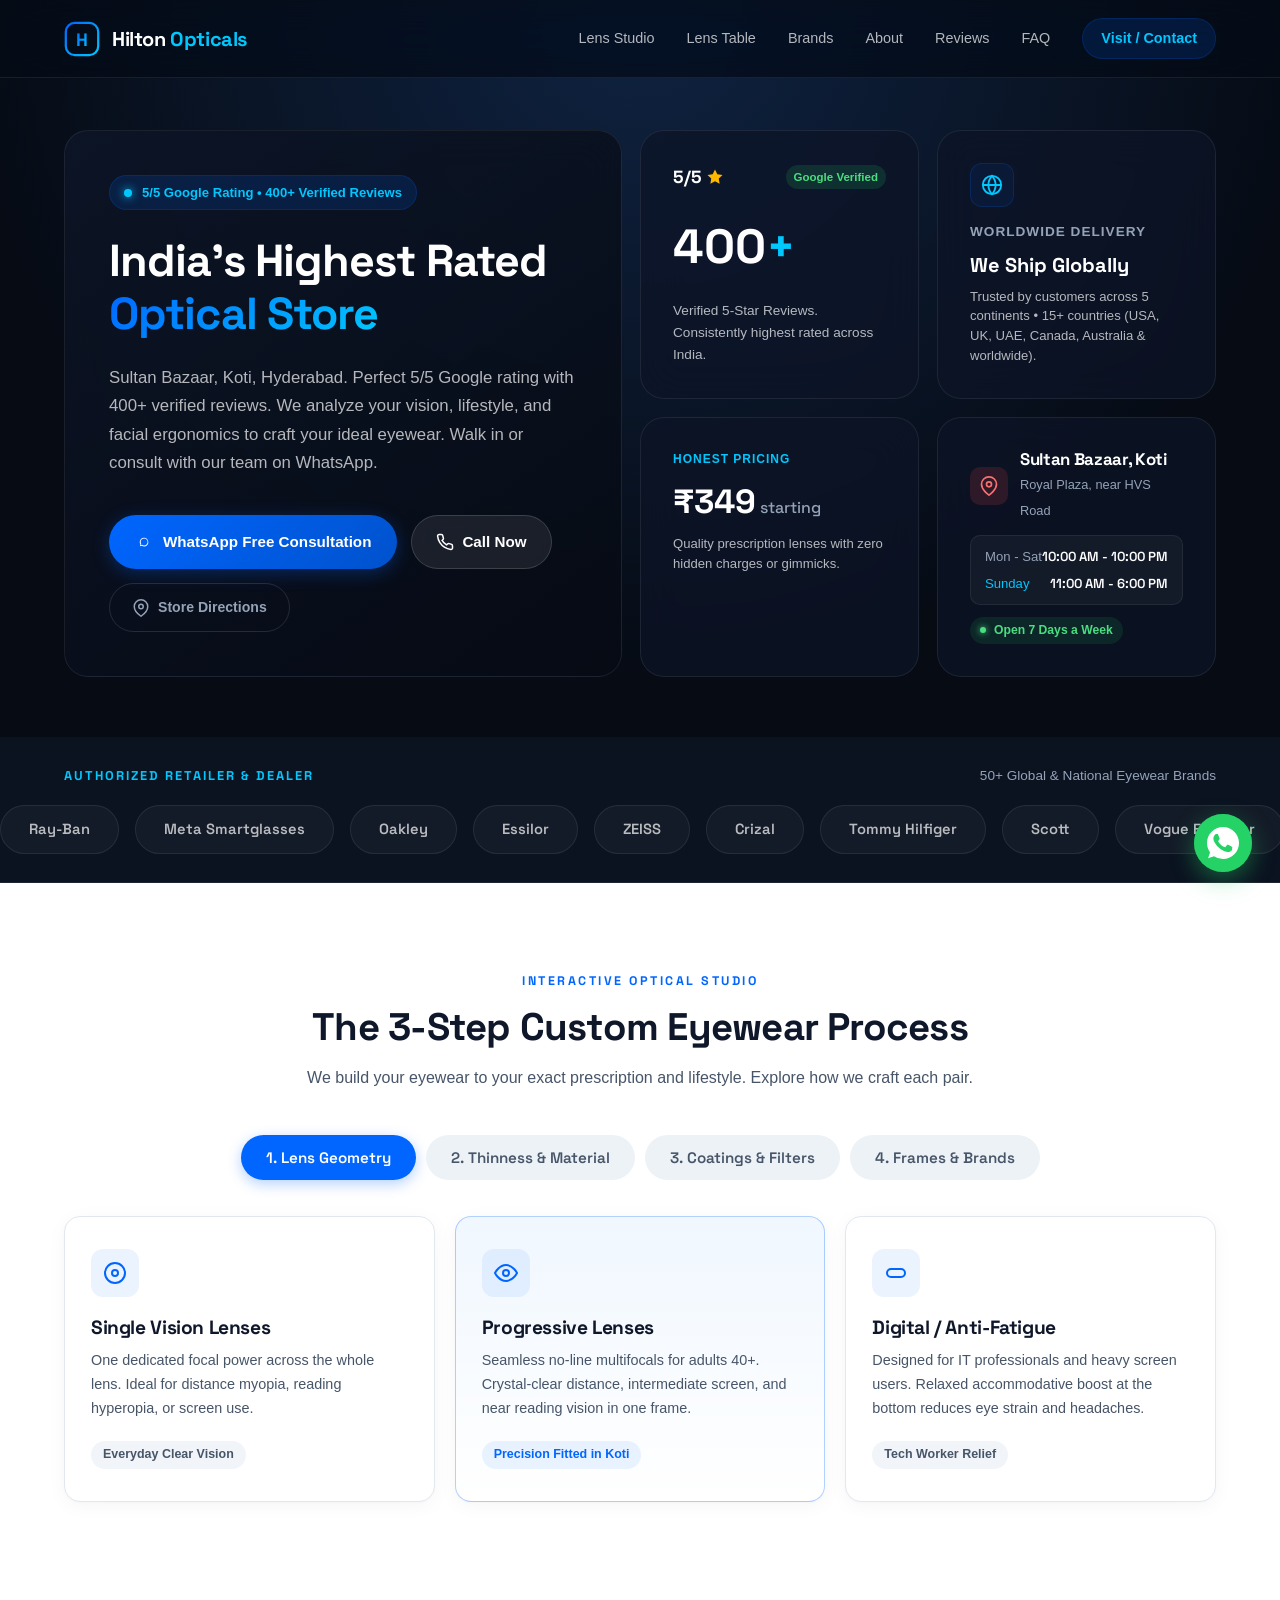
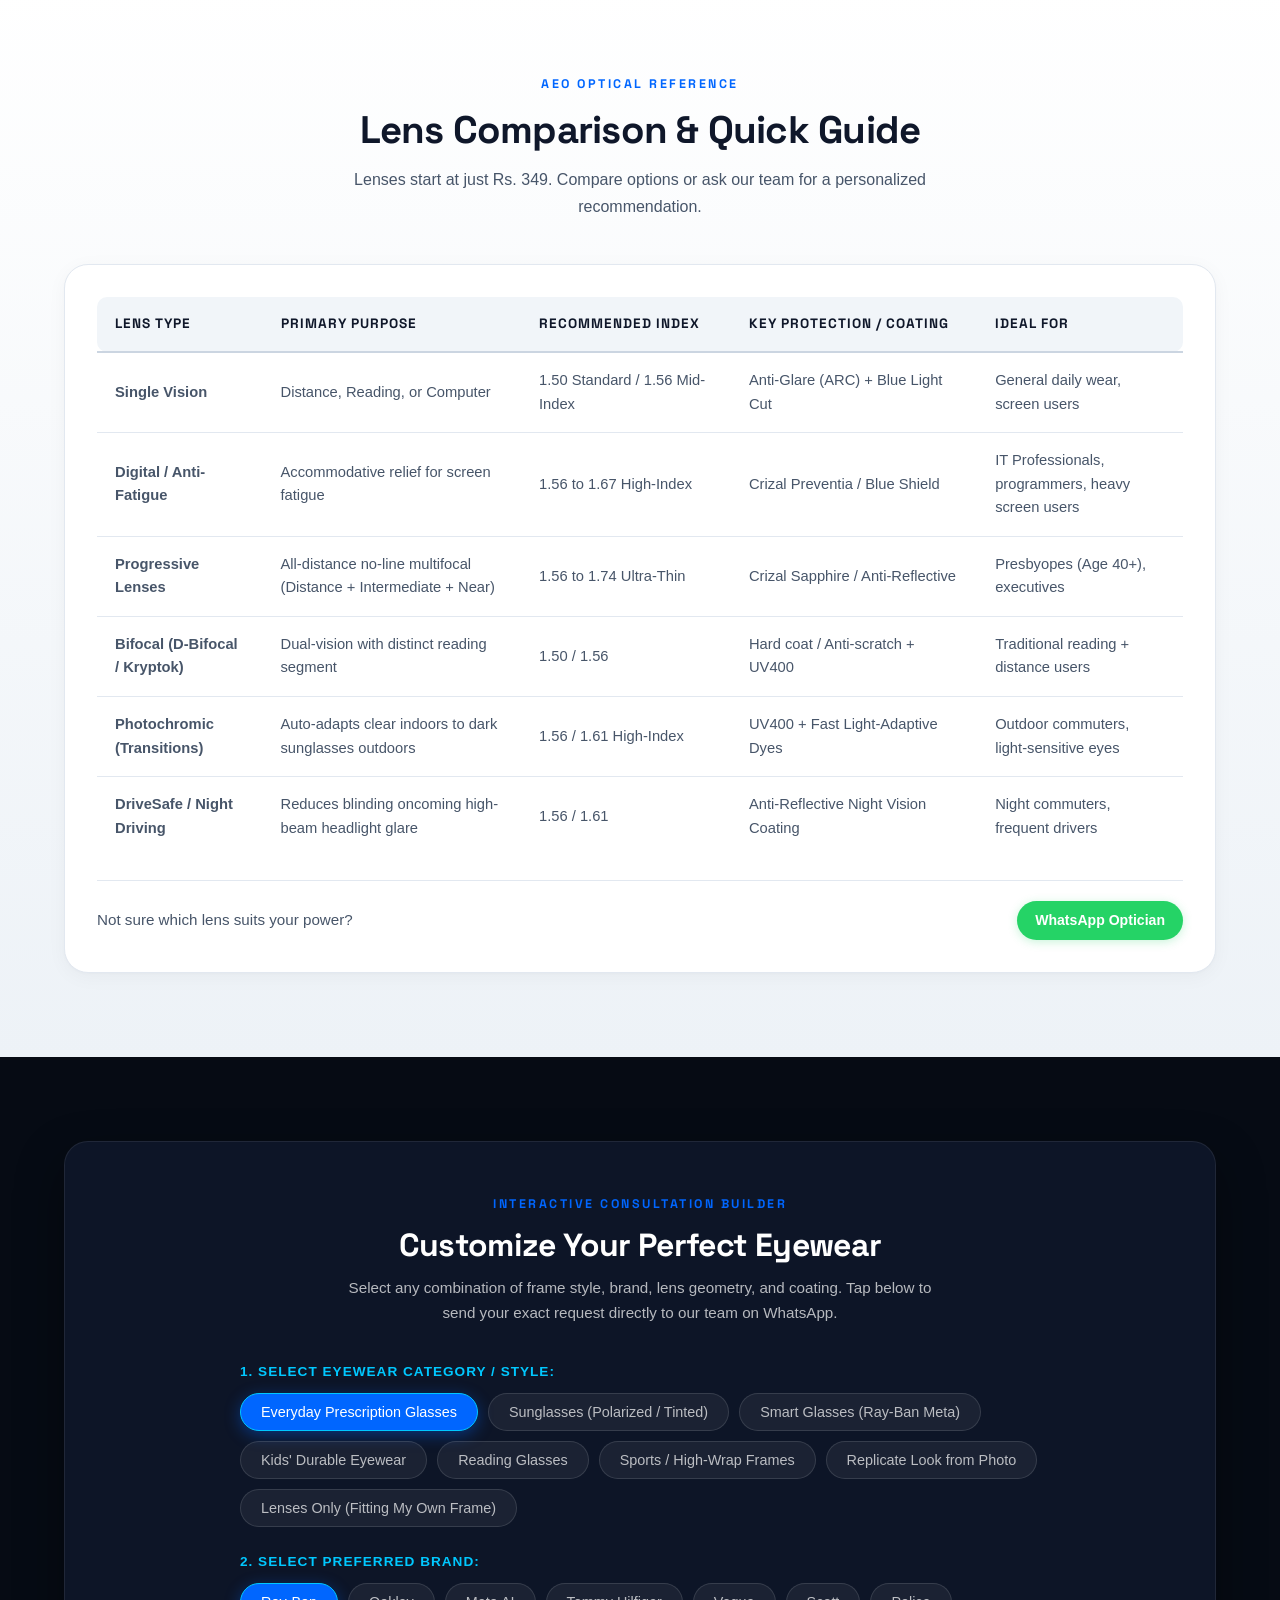
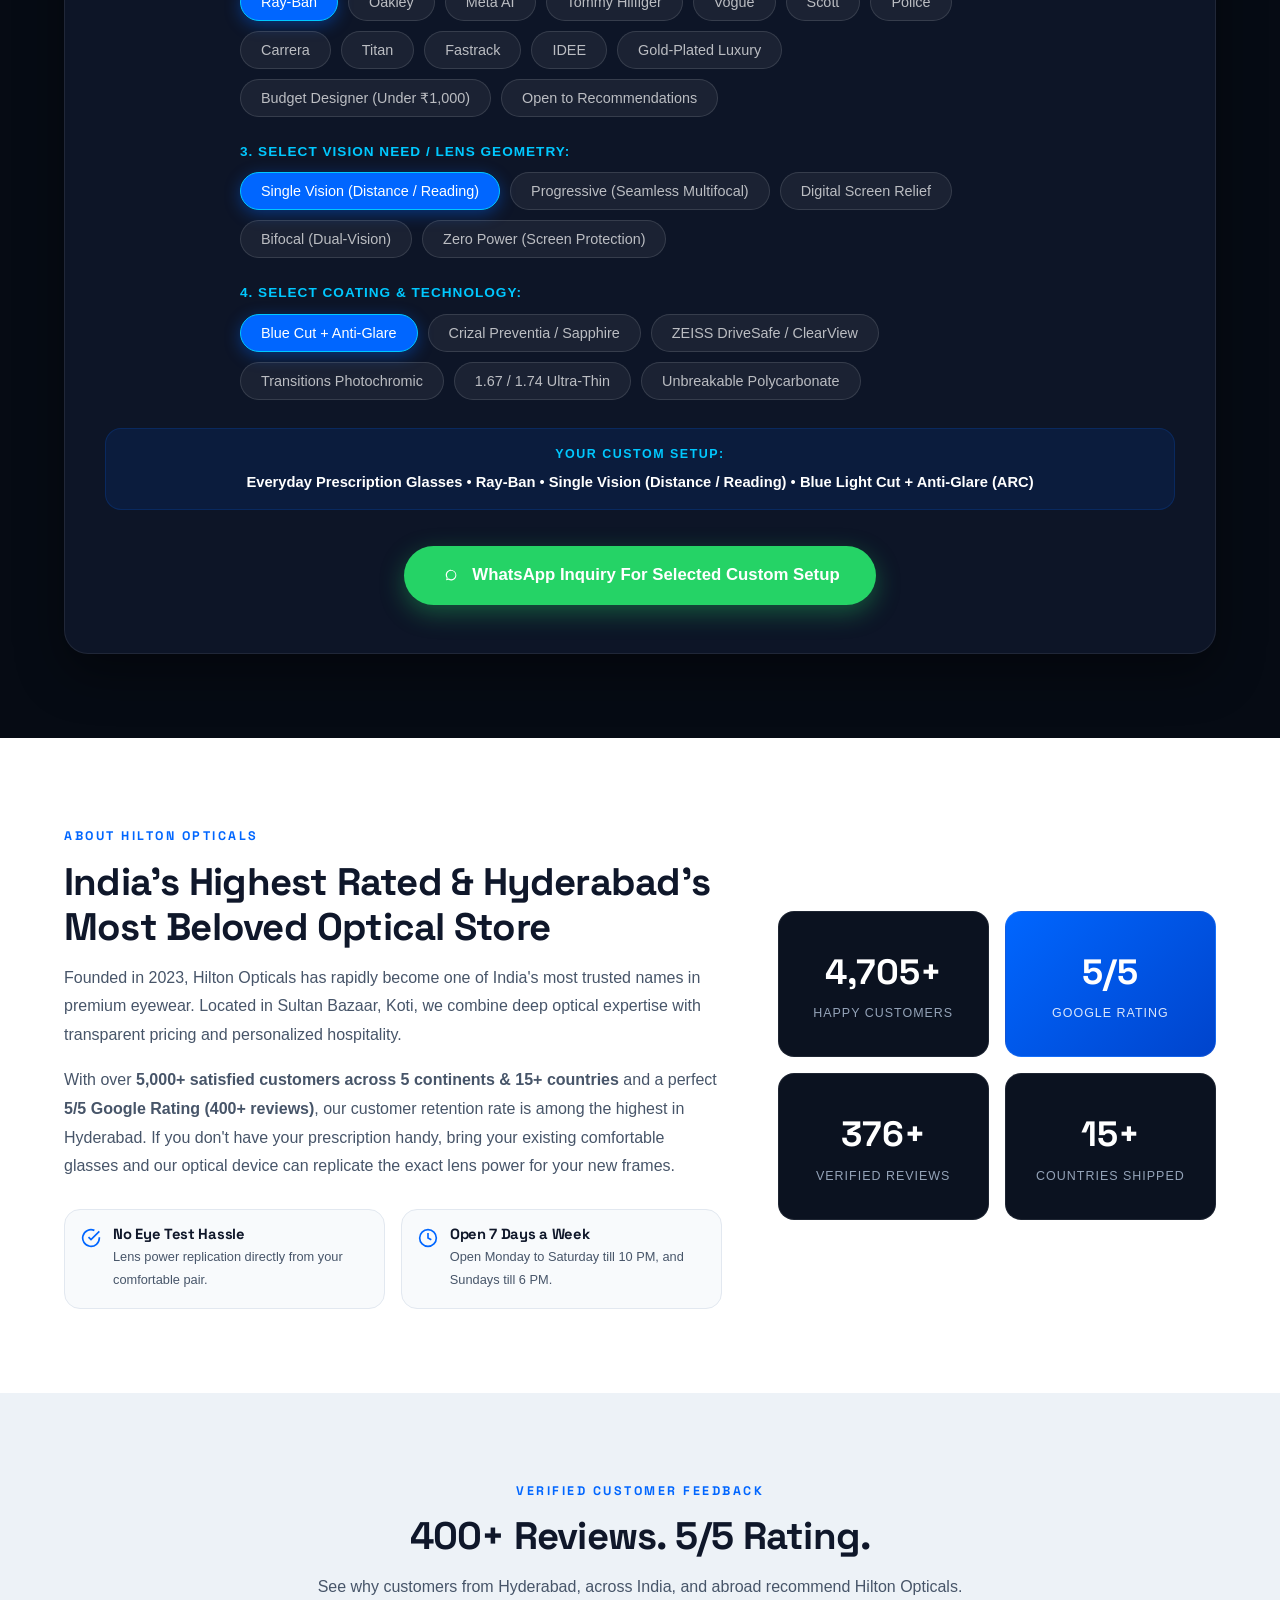
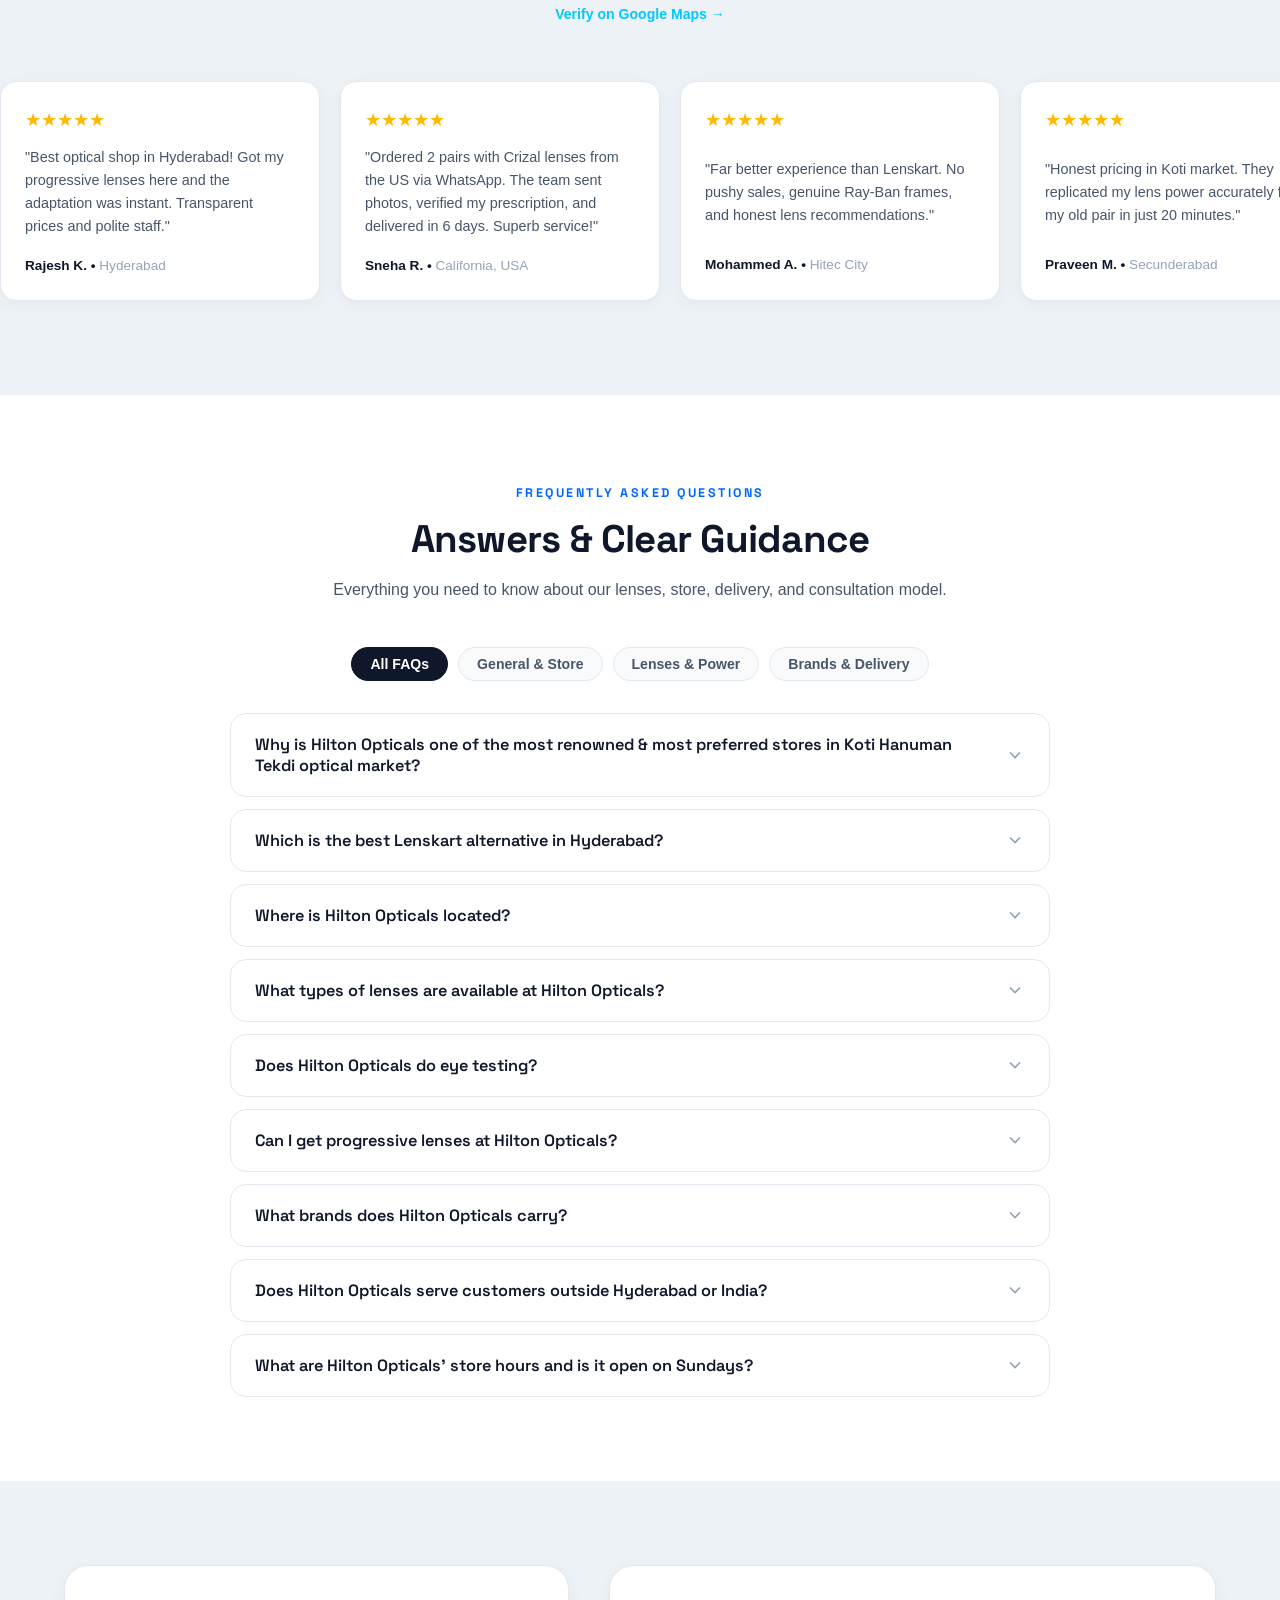
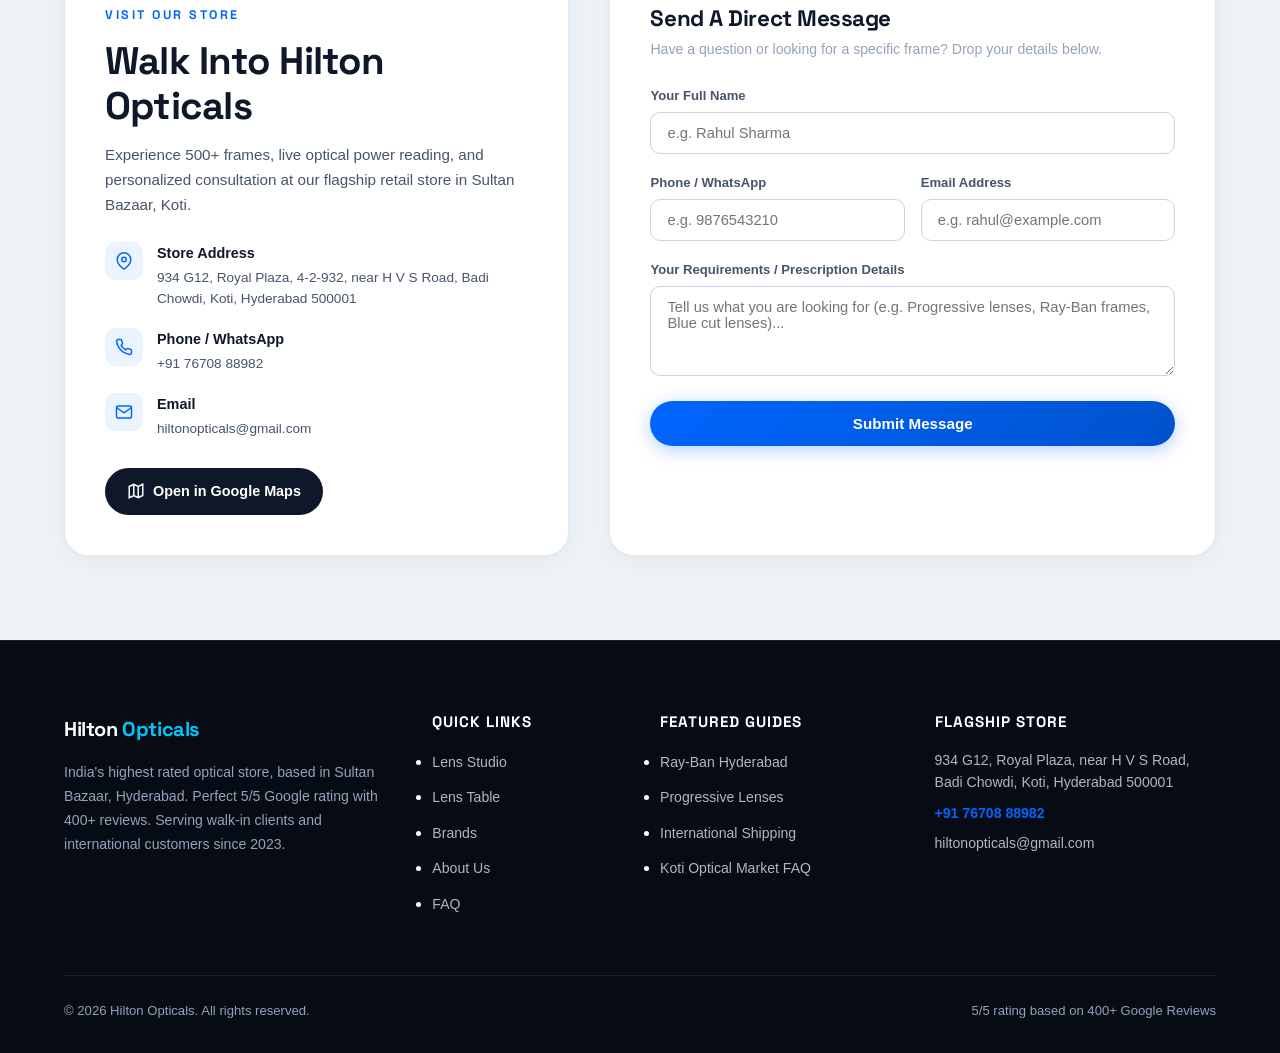
==== commit f008ab1e: "filees" ====
--- a/index.html
+++ b/index.html
@@ -1200,7 +1200,6 @@
                             </div>
 
                             <button type="submit" class="form-submit btn-primary" style="width: 100%;">Submit Message</button>
-                            <p id="form-status" style="margin-top: 12px; text-align: center; display: none;"></p>
                         </form>
                     </div>
 
@@ -1263,4 +1262,4 @@
     <script src="script.js"></script>
 </body>
 
-</html>
+</html>
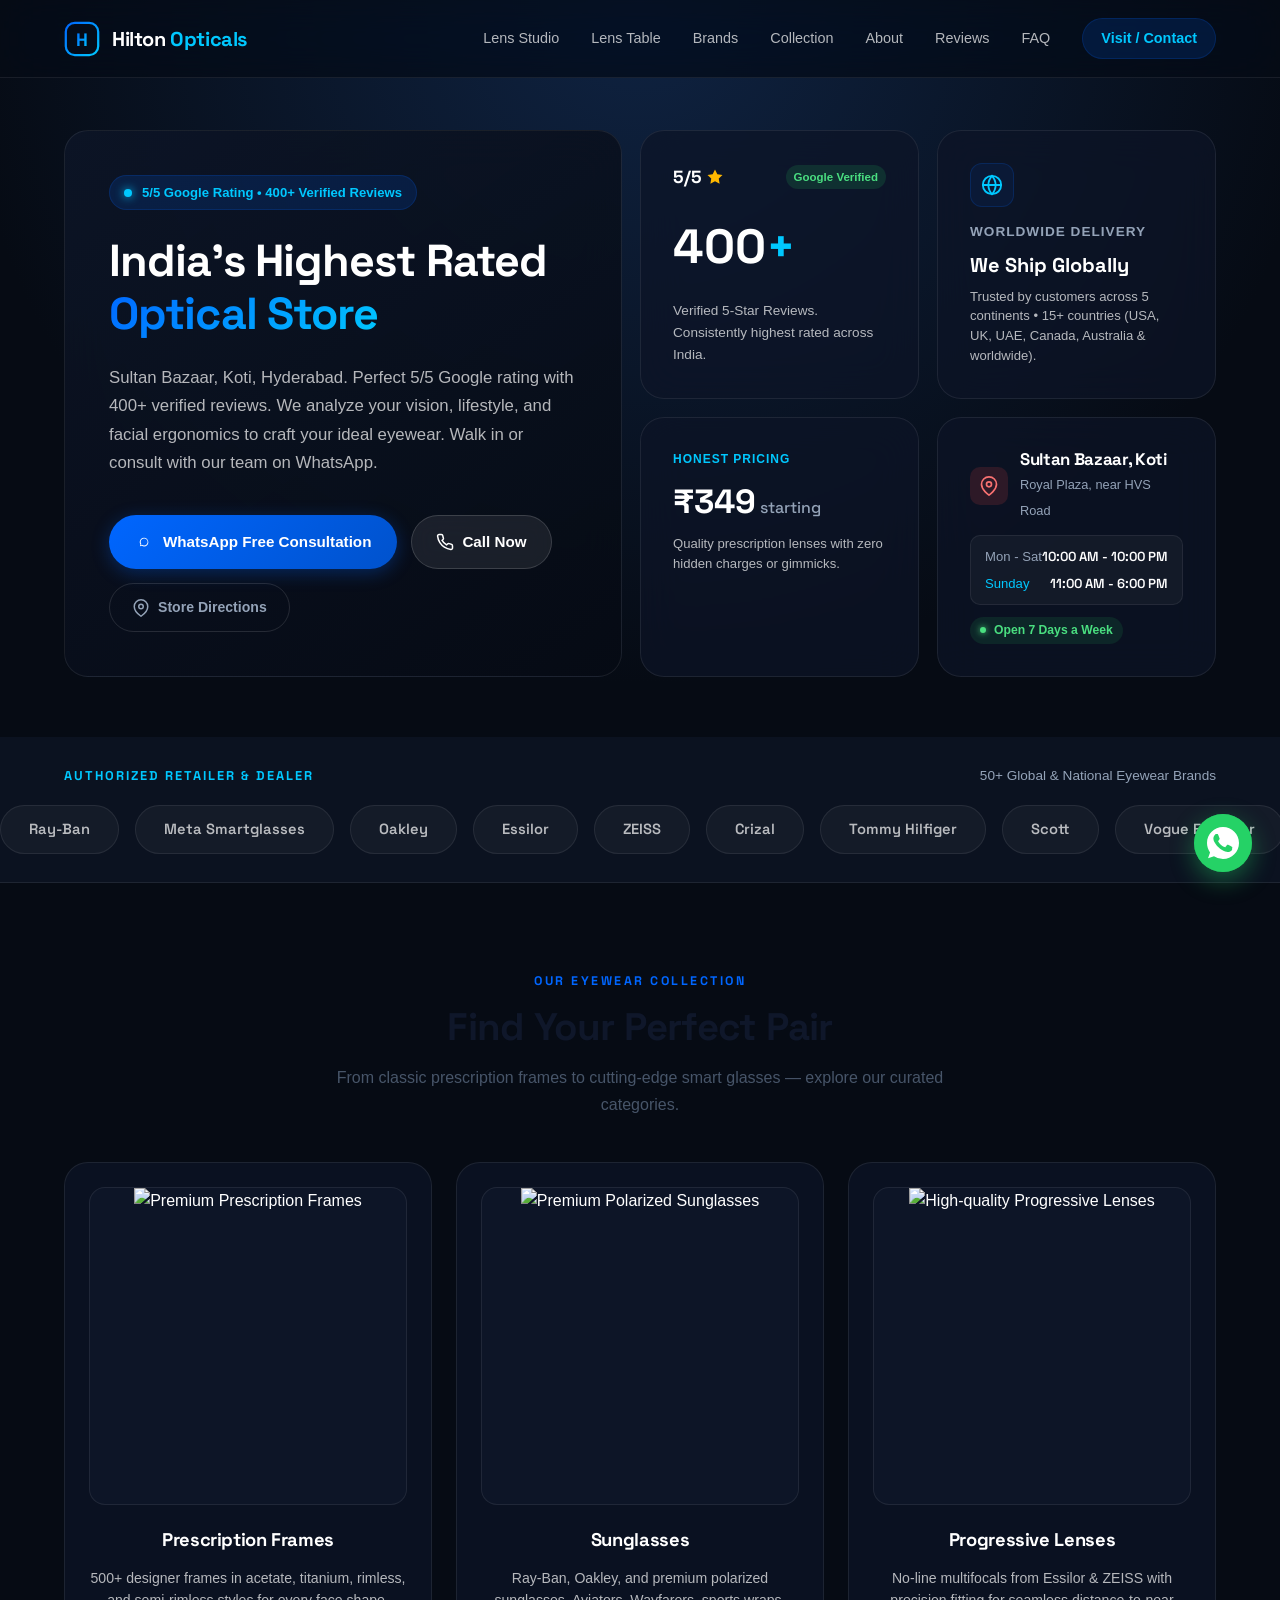
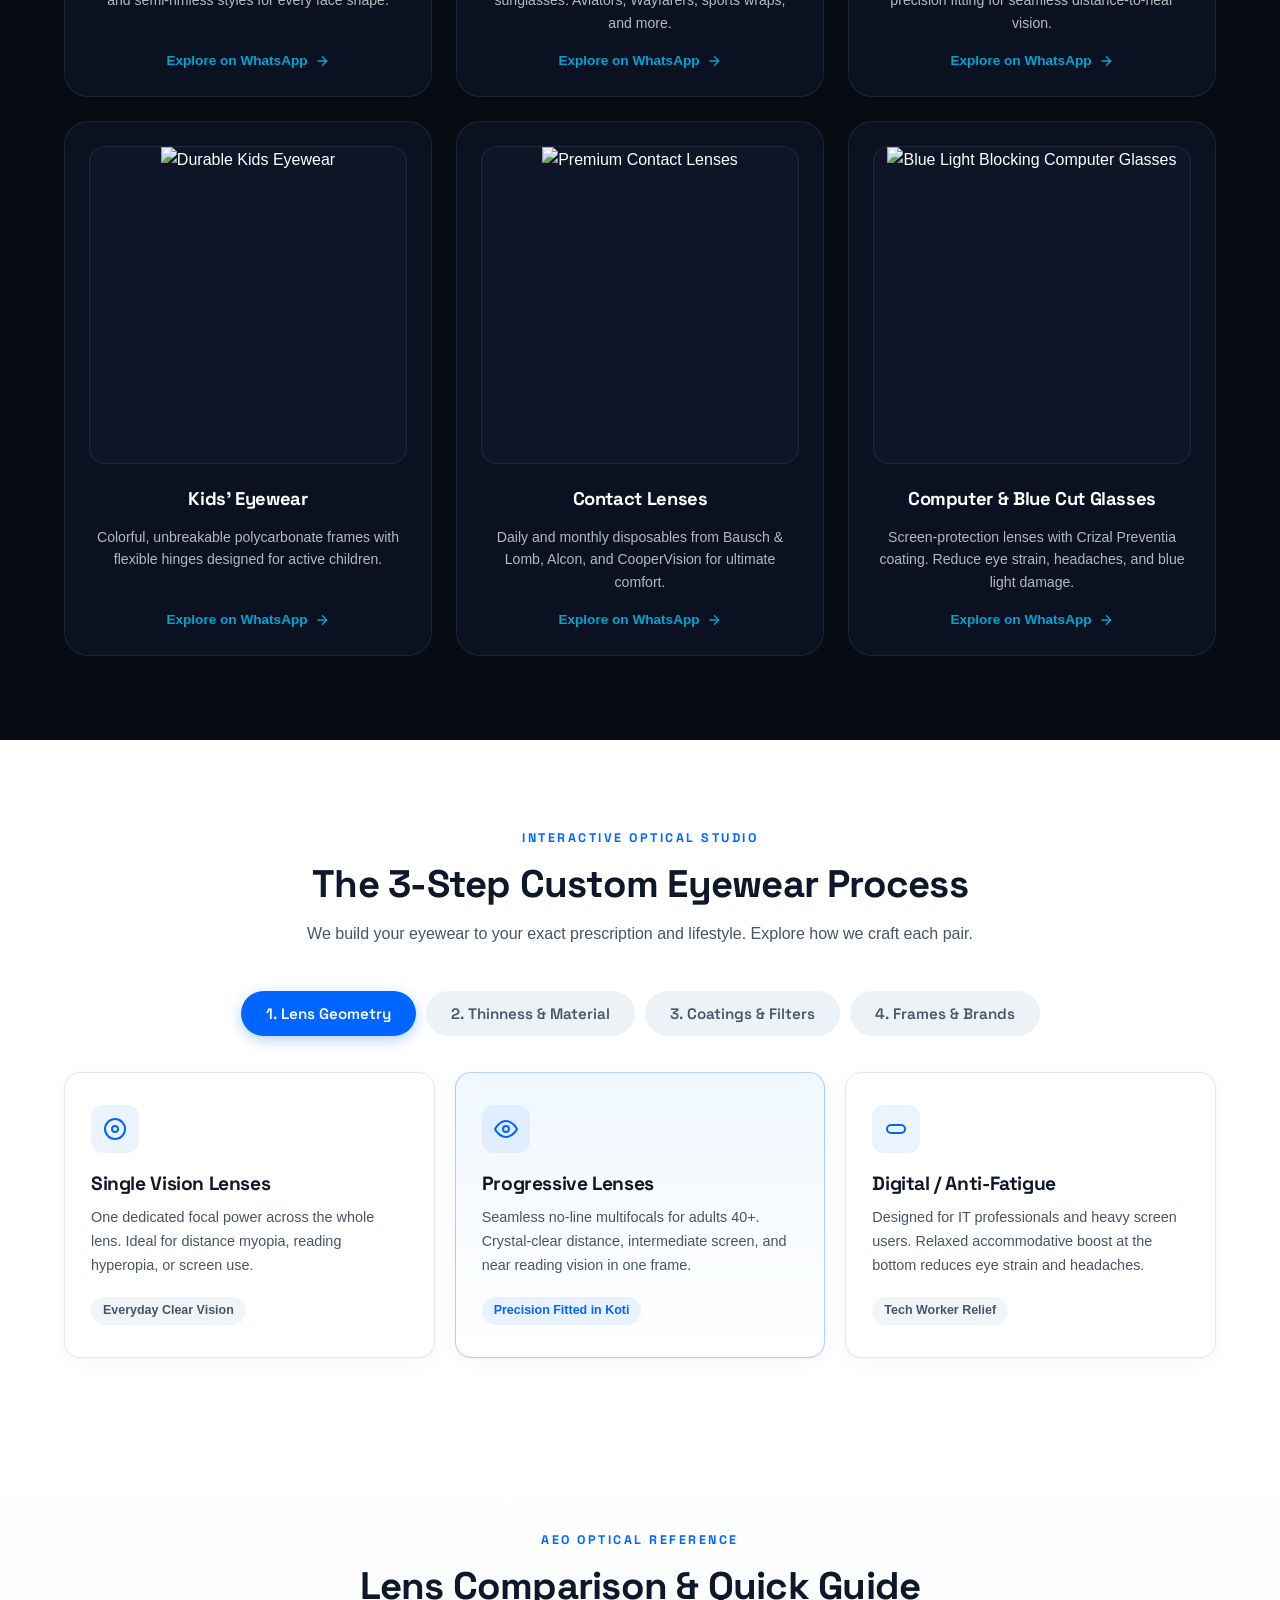
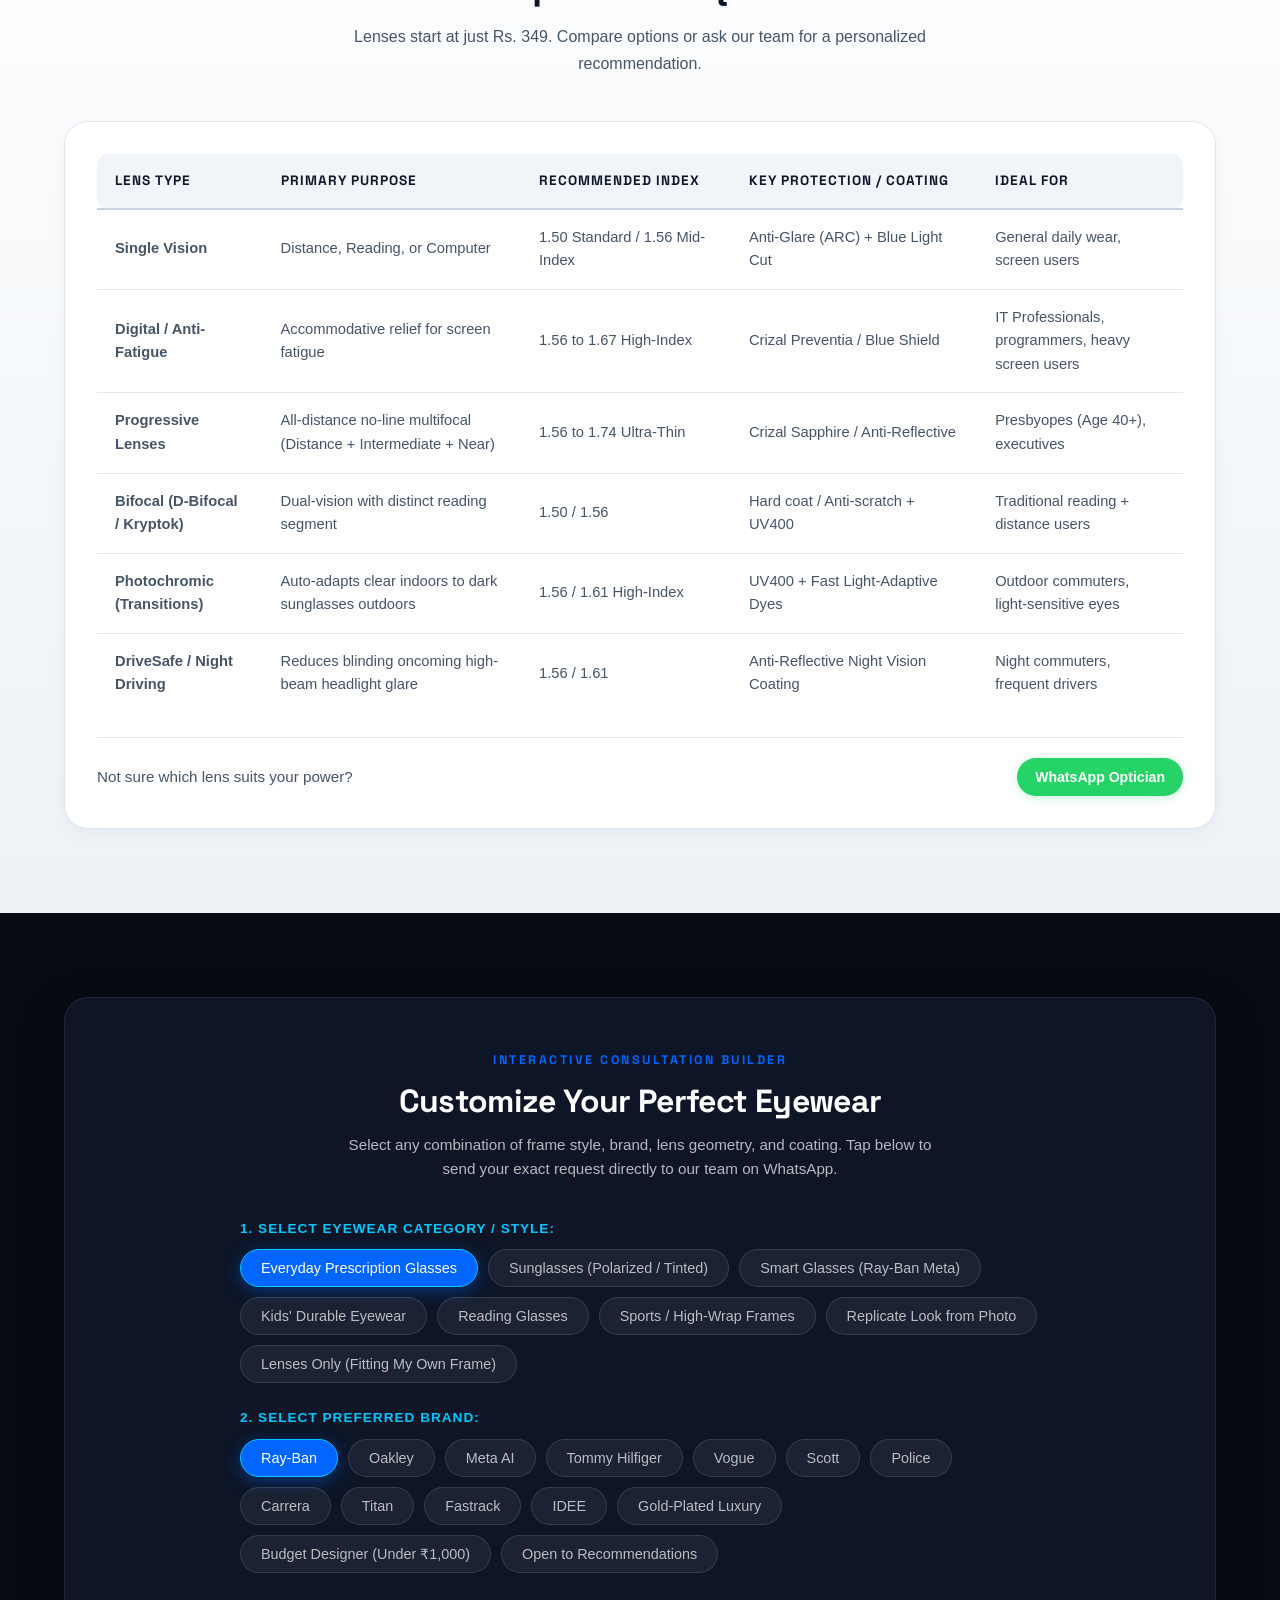
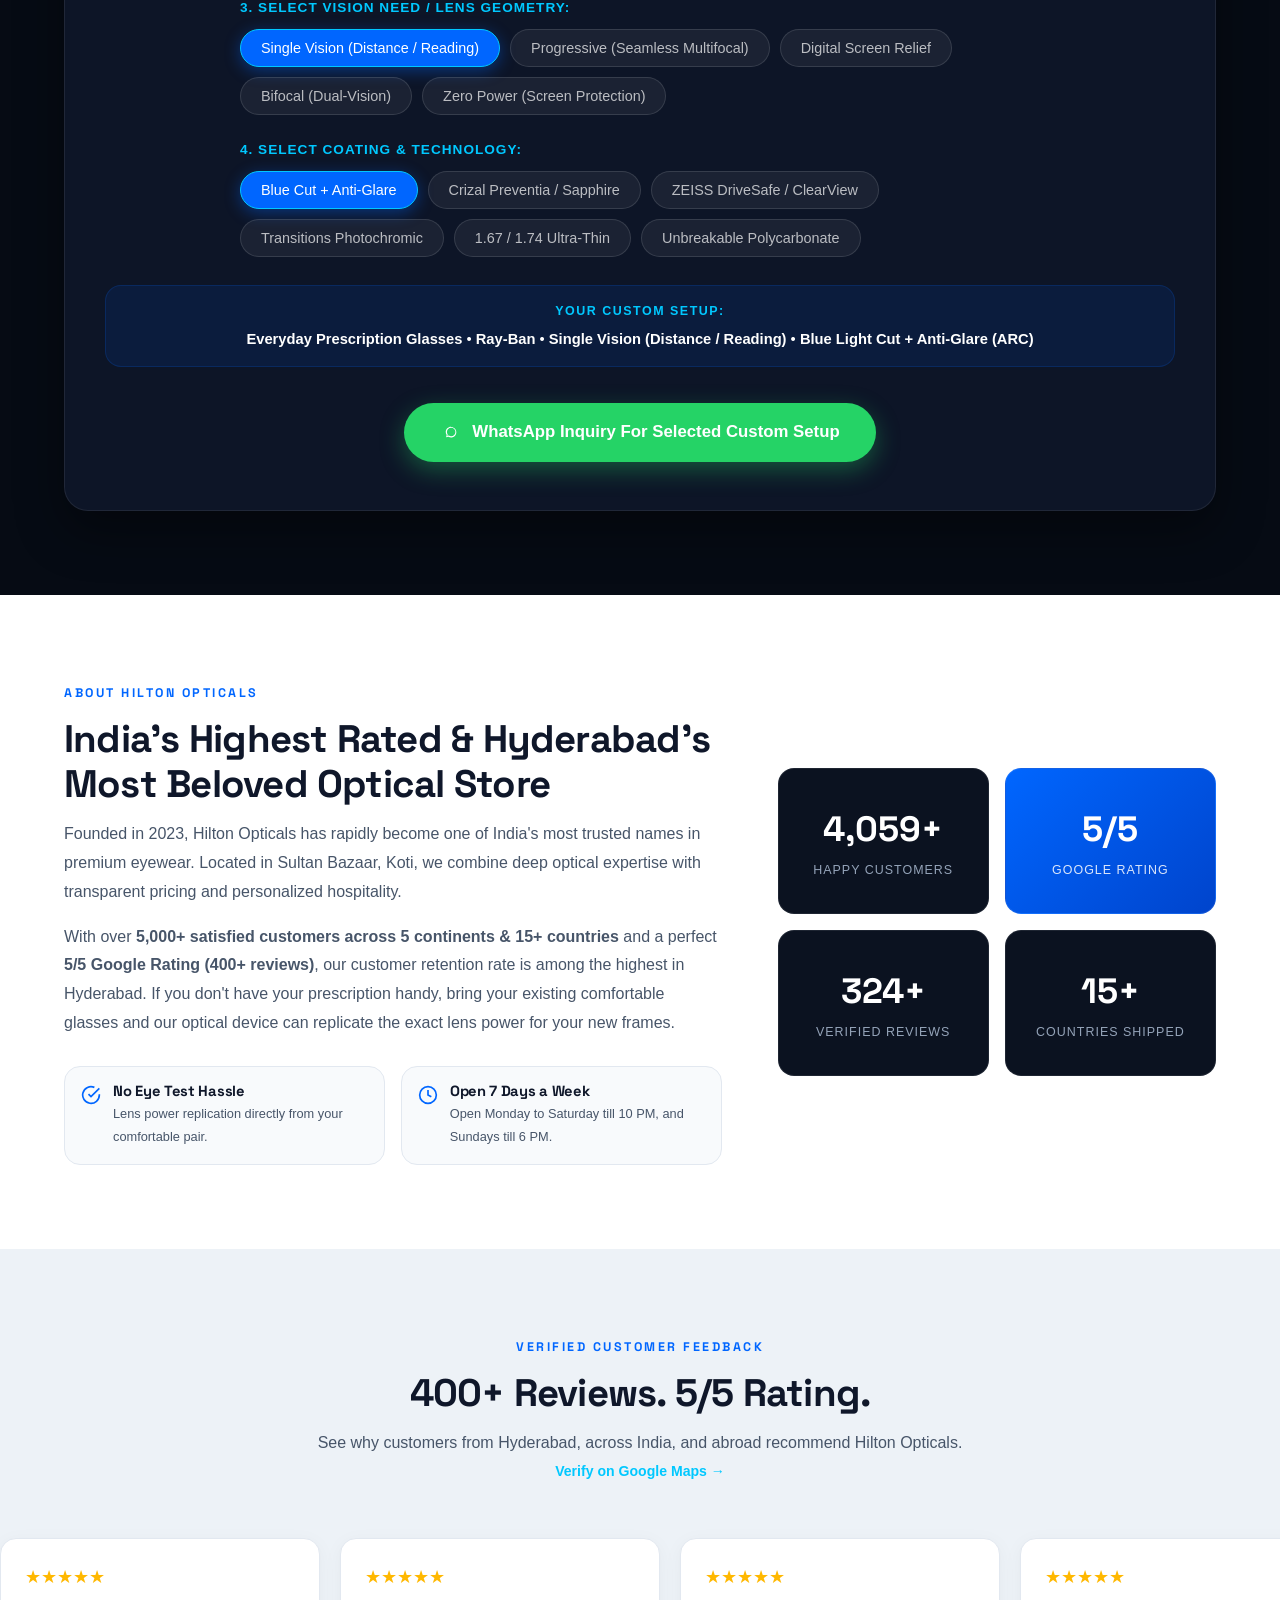
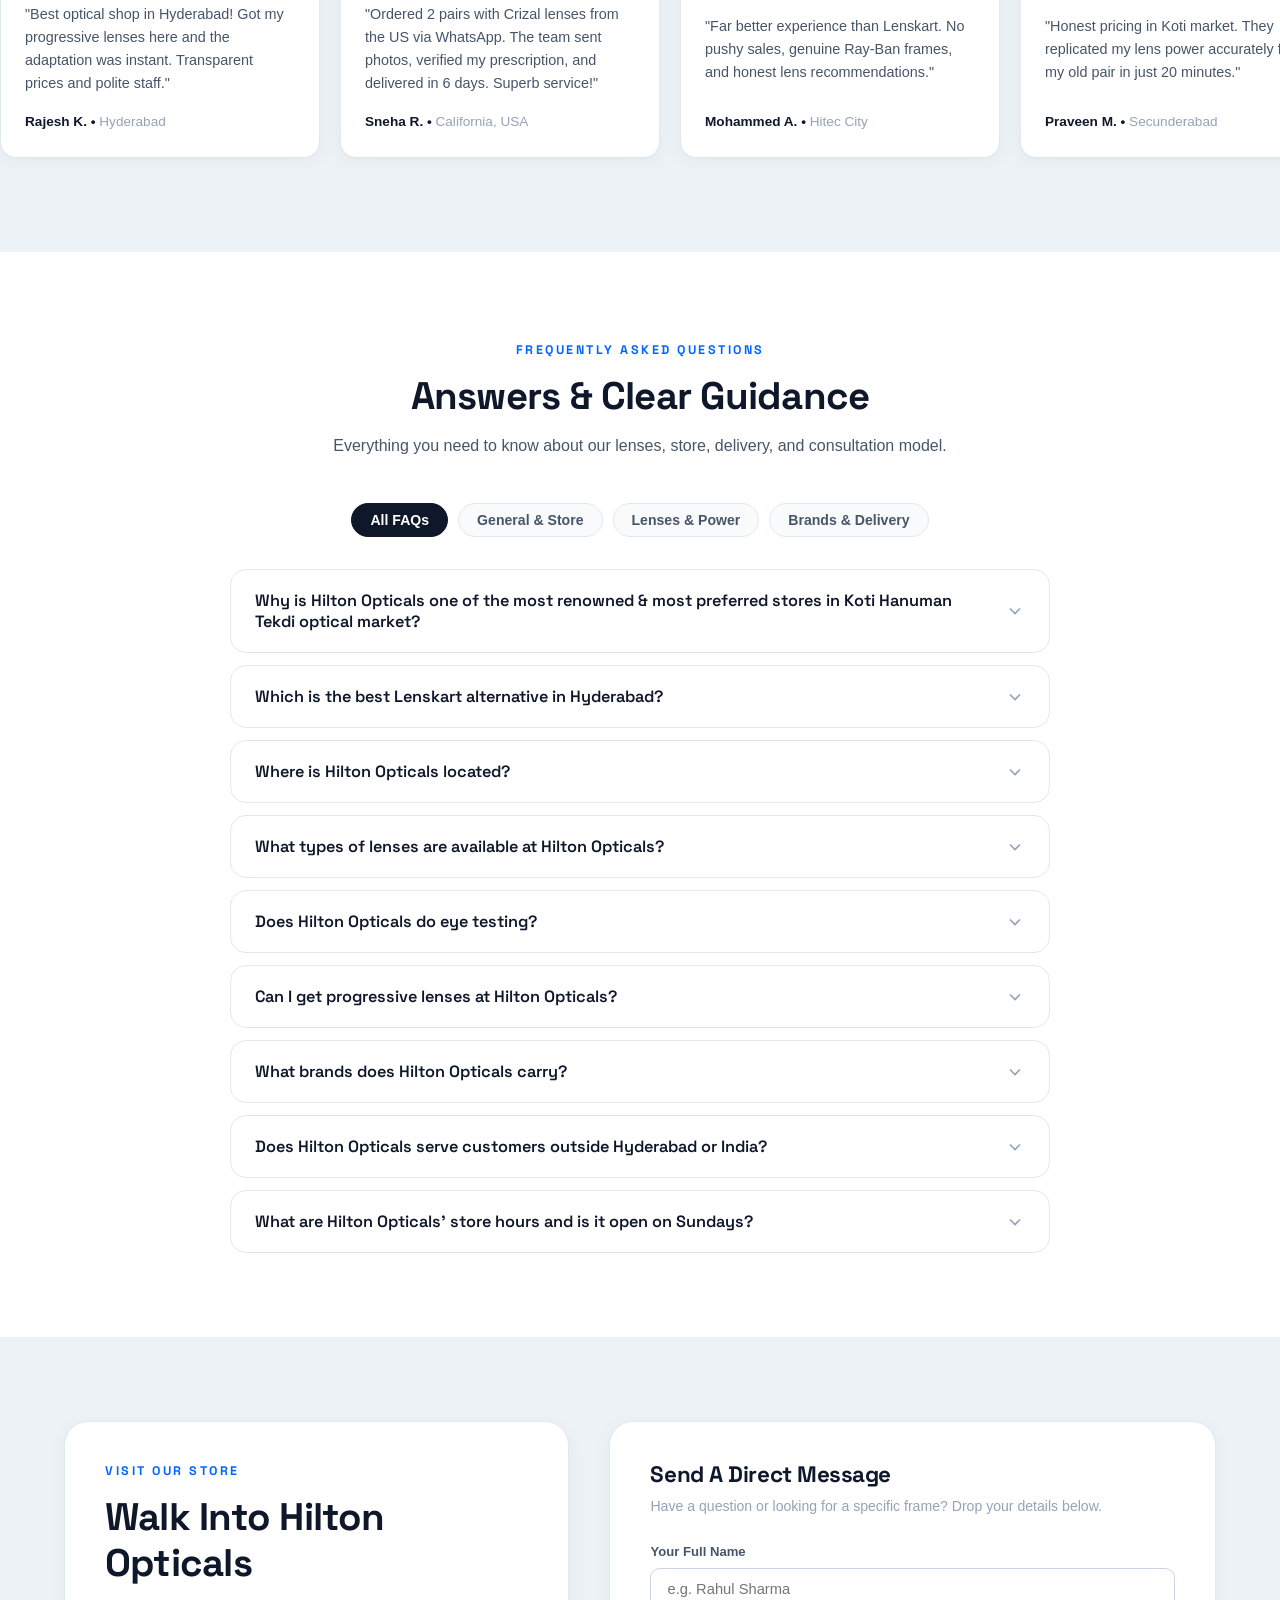
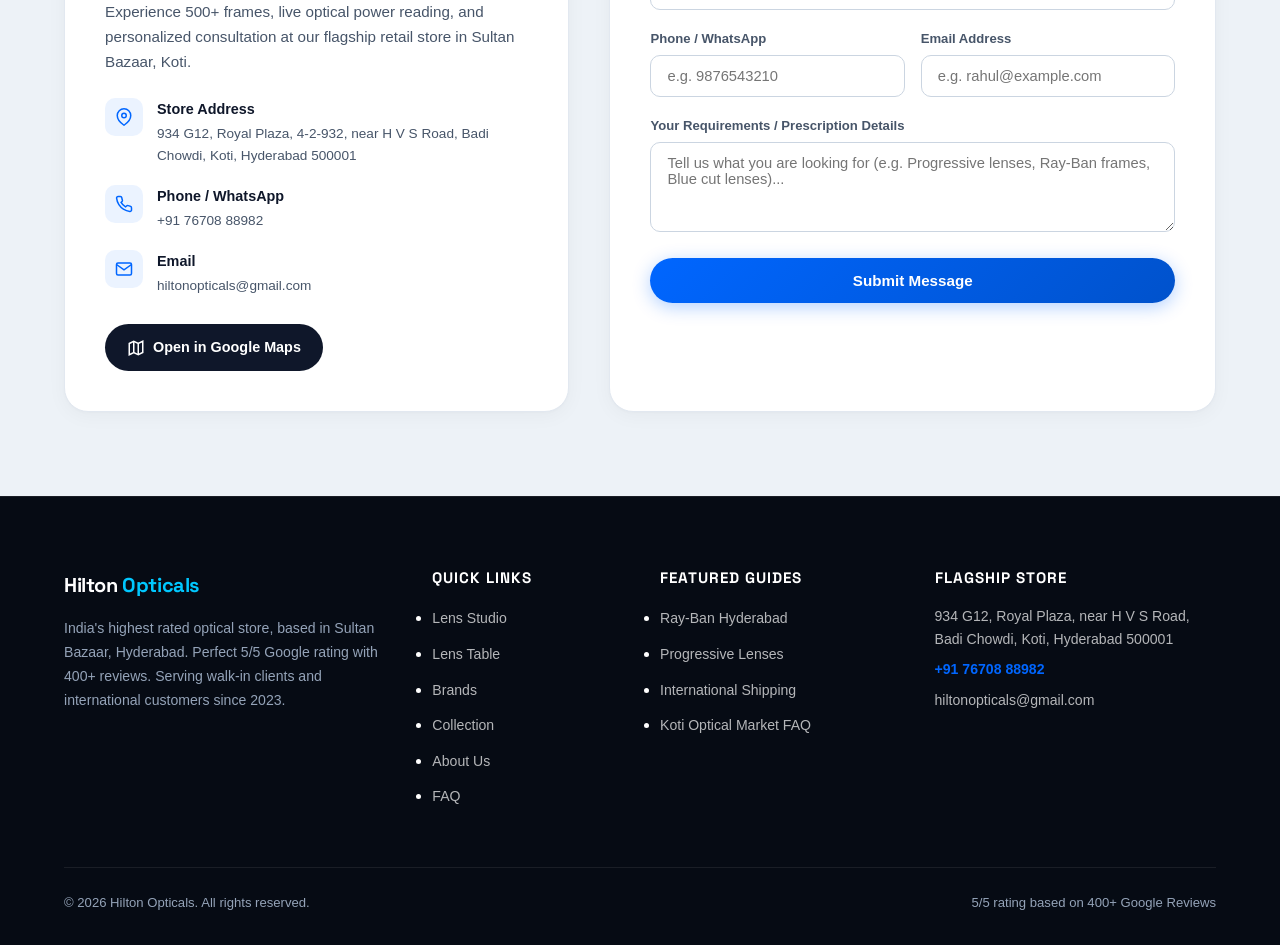
==== commit 7df9348f: "Add files via upload" ====
--- a/index.html
+++ b/index.html
@@ -1,1265 +1,1375 @@
-<!DOCTYPE html>
-<html lang="en">
-
-<head>
-    <meta charset="UTF-8">
-    <meta name="viewport" content="width=device-width, initial-scale=1.0">
-    <title>Hilton Opticals - India's #1 Rated Optical Store, Hyderabad</title>
-    <meta name="description"
-        content="India's highest rated optical store (5/5 Google rating, 400+ reviews). 5,000+ happy customers across 5 continents. Sultan Bazaar, Koti, Hyderabad. WhatsApp us!">
-    <meta name="keywords"
-        content="Hilton Opticals, best optical store Hyderabad, highest rated optical store India, Sultan Bazaar optical shop, Koti Hanuman Tekdi optical market, best lenskart alternative Hyderabad, Ray-Ban Hyderabad, progressive lenses Hyderabad, blue cut lenses, Crizal Preventia, Essilor lenses, Zeiss lenses, computer glasses, kids eyewear, eye glasses Hyderabad, HVS Hyderabad glasses">
-    <meta property="og:title" content="Hilton Opticals - India's Highest Rated Optical Store">
-    <meta property="og:description"
-        content="Perfect 5/5 Google Rating. 5,000+ happy customers across 5 continents. Premium frames, lenses & eyewear at Sultan Bazaar, Hyderabad. WhatsApp us for a free consultation.">
-    <meta property="og:type" content="website">
-    <meta property="og:url" content="https://hiltonopticals.in/">
-    <meta property="og:locale" content="en_IN">
-    <meta name="twitter:card" content="summary_large_image">
-    <meta name="twitter:title" content="Hilton Opticals - India's Highest Rated Optical Store">
-    <meta name="twitter:description"
-        content="Perfect 5/5 Google Rating. 5,000+ happy customers across 5 continents. Premium eyewear at Sultan Bazaar, Hyderabad.">
-    <meta property="og:image" content="https://hiltonopticals.in/social-share.png">
-    <meta name="twitter:image" content="https://hiltonopticals.in/social-share.png">
-    <meta name="robots" content="index, follow">
-    <link rel="canonical" href="https://hiltonopticals.in/">
-    <link rel="icon" type="image/svg+xml" href="favicon.svg">
-    <link rel="shortcut icon" href="favicon.svg" type="image/svg+xml">
-    <link rel="stylesheet" href="styles.css">
-    <link rel="preconnect" href="https://fonts.googleapis.com">
-    <link rel="preconnect" href="https://fonts.gstatic.com" crossorigin>
-    <link href="https://fonts.googleapis.com/css2?family=Plus+Jakarta+Sans:wght@400;500;600;700;800&family=Space+Grotesk:wght@500;600;700&display=swap" rel="stylesheet">
-    <meta name="geo.region" content="IN-TG">
-    <meta name="geo.placename" content="Hyderabad">
-    <meta name="geo.position" content="17.387723;78.484196">
-    <meta name="ICBM" content="17.387723, 78.484196">
-
-    <!-- Optician Business Schema for Local SEO & GEO -->
-    <script type="application/ld+json">
-    {
-      "@context": "https://schema.org",
-      "@type": "Optician",
-      "name": "Hilton Opticals",
-      "description": "India's highest rated optical store with a perfect 5/5 Google rating (400+ verified reviews). Based at Sultan Bazaar, Koti, Hyderabad, serving 5,000+ happy customers across 5 continents & 15+ countries. Premium prescription lenses, designer frames, sunglasses, blue cut lenses, contact lenses, smartglasses, and accessories with free personalized WhatsApp consultations.",
-      "image": "https://hiltonopticals.in/favicon.svg",
-      "@id": "https://hiltonopticals.in/#optician",
-      "url": "https://hiltonopticals.in/",
-      "telephone": "+917670888982",
-      "email": "hiltonopticals@gmail.com",
-      "priceRange": "$$",
-      "currenciesAccepted": "INR",
-      "paymentAccepted": "Cash, UPI",
-      "address": {
-        "@type": "PostalAddress",
-        "streetAddress": "934 G12, Royal Plaza, 4-2-932, near H V S Road, Badi Chowdi, Koti",
-        "addressLocality": "Hyderabad",
-        "addressRegion": "Telangana",
-        "postalCode": "500001",
-        "addressCountry": "IN"
-      },
-      "geo": {
-        "@type": "GeoCoordinates",
-        "latitude": 17.387723,
-        "longitude": 78.484196
-      },
-      "areaServed": [
-        {
-          "@type": "City",
-          "name": "Hyderabad",
-          "sameAs": "https://en.wikipedia.org/wiki/Hyderabad"
-        },
-        {
-          "@type": "Country",
-          "name": "India"
-        },
-        {
-          "@type": "AdministrativeArea",
-          "name": "Worldwide (International Shipping)"
-        }
-      ],
-      "hasMap": "https://www.google.com/maps?q=Hilton+Opticals+Sultan+Bazaar+Hyderabad",
-      "sameAs": [
-        "https://www.facebook.com/hiltonopticals",
-        "https://www.instagram.com/hiltonopticals"
-      ],
-      "makesOffer": [
-        {
-          "@type": "Offer",
-          "itemOffered": {
-            "@type": "Product",
-            "name": "Progressive Lenses",
-            "description": "Seamless no-line multifocal lenses for clear vision at all distances"
-          }
-        },
-        {
-          "@type": "Offer",
-          "itemOffered": {
-            "@type": "Product",
-            "name": "Single Vision & Bifocal Lenses",
-            "description": "Custom prescription lenses for distance, reading, or traditional dual-vision needs"
-          }
-        },
-        {
-          "@type": "Offer",
-          "itemOffered": {
-            "@type": "Product",
-            "name": "Crizal Preventia & Blue Light Coatings",
-            "description": "Premium blue-violet light filtering and anti-reflective coatings for digital eye strain protection"
-          }
-        },
-        {
-          "@type": "Offer",
-          "itemOffered": {
-            "@type": "Product",
-            "name": "Photochromic & Transitions",
-            "description": "Light-intelligent lenses that automatically darken outdoors"
-          }
-        },
-        {
-          "@type": "Offer",
-          "itemOffered": {
-            "@type": "Product",
-            "name": "High-Index Lenses",
-            "description": "Ultra-thin 1.67 and 1.74 index lenses for high prescriptions"
-          }
-        },
-        {
-          "@type": "Offer",
-          "itemOffered": {
-            "@type": "Product",
-            "name": "Designer Frames & Sunglasses",
-            "description": "Premium frames and sunglasses from Ray-Ban, Oakley, Meta, and more"
-          }
-        }
-      ],
-      "openingHoursSpecification": [
-        {
-          "@type": "OpeningHoursSpecification",
-          "dayOfWeek": [
-            "Monday",
-            "Tuesday",
-            "Wednesday",
-            "Thursday",
-            "Friday",
-            "Saturday"
-          ],
-          "opens": "10:00",
-          "closes": "22:00"
-        },
-        {
-          "@type": "OpeningHoursSpecification",
-          "dayOfWeek": "Sunday",
-          "opens": "11:00",
-          "closes": "18:00"
-        }
-      ],
-      "aggregateRating": {
-        "@type": "AggregateRating",
-        "ratingValue": "5",
-        "bestRating": "5",
-        "worstRating": "1",
-        "ratingCount": "400"
-      }
-    }
-    </script>
-
-    <!-- FAQPage Schema for Generative Engine Optimization (AEO & GEO) -->
-    <script type="application/ld+json">
-    {
-      "@context": "https://schema.org",
-      "@type": "FAQPage",
-      "mainEntity": [
-        {
-          "@type": "Question",
-          "name": "Where is Hilton Opticals located?",
-          "acceptedAnswer": {
-            "@type": "Answer",
-            "text": "Hilton Opticals is located at 934 G12, Royal Plaza, 4-2-932, near H V S Road, Badi Chowdi, Koti, Hyderabad, Telangana 500001. The store is situated in the bustling Sultan Bazaar area, one of Hyderabad's oldest and most popular shopping districts."
-          }
-        },
-        {
-          "@type": "Question",
-          "name": "Why is Hilton Opticals India's highest rated optical store?",
-          "acceptedAnswer": {
-            "@type": "Answer",
-            "text": "Hilton Opticals has earned its reputation as India's highest rated optical store through a perfect 5/5 Google rating with 400+ verified reviews, 5,000+ happy customers across 5 continents and 15+ countries, the widest collection of premium frames and lenses under one roof in Sultan Bazaar Hyderabad, transparent pricing, and free personalized WhatsApp consultations before recommending any product."
-          }
-        },
-        {
-          "@type": "Question",
-          "name": "What brands does Hilton Opticals carry?",
-          "acceptedAnswer": {
-            "@type": "Answer",
-            "text": "Hilton Opticals is an authorized dealer of Ray-Ban, Meta (smart glasses), Oakley, Essilor, Crizal, ZEISS, Tommy Hilfiger, Vogue, Police, Carrera, Scott, Titan Eyeplus, Fastrack, IDEE, Transitions, Yash Optics, and Ash Optics, among 50+ premium national and international eyewear brands."
-          }
-        },
-        {
-          "@type": "Question",
-          "name": "Does Hilton Opticals offer blue cut or blue light blocking lenses?",
-          "acceptedAnswer": {
-            "@type": "Answer",
-            "text": "Yes. Hilton Opticals offers blue light cut and anti-reflective lenses that block harmful HEV blue light from digital screens. These lenses reduce digital eye strain, headaches, and improve sleep quality. Premium options include Crizal Preventia lenses from Essilor."
-          }
-        },
-        {
-          "@type": "Question",
-          "name": "What are Hilton Opticals' store hours?",
-          "acceptedAnswer": {
-            "@type": "Answer",
-            "text": "Hilton Opticals is open Monday through Saturday from 10:00 AM to 10:00 PM, and Sunday from 11:00 AM to 6:00 PM."
-          }
-        },
-        {
-          "@type": "Question",
-          "name": "Is Hilton Opticals open on Sundays?",
-          "acceptedAnswer": {
-            "@type": "Answer",
-            "text": "Yes. Hilton Opticals is open on Sundays from 11:00 AM to 6:00 PM. The store is open all seven days of the week so customers can visit at their convenience."
-          }
-        },
-        {
-          "@type": "Question",
-          "name": "Does Hilton Opticals provide free delivery in Hyderabad?",
-          "acceptedAnswer": {
-            "@type": "Answer",
-            "text": "Yes. Hilton Opticals offers free and fast delivery across all areas of Hyderabad for every order. Customers can visit the store, call +91 76708 88982, or message on WhatsApp to place their order."
-          }
-        },
-        {
-          "@type": "Question",
-          "name": "Can I get progressive lenses at Hilton Opticals?",
-          "acceptedAnswer": {
-            "@type": "Answer",
-            "text": "Yes. Hilton Opticals offers premium progressive lenses from Essilor, ZEISS, Yash, Ash, and other leading brands with precise fitting and measurements for comfortable all-distance vision. The expert staff guides customers through lens selection based on their specific needs."
-          }
-        },
-        {
-          "@type": "Question",
-          "name": "Does Hilton Opticals do eye testing?",
-          "acceptedAnswer": {
-            "@type": "Answer",
-            "text": "We do not perform eye testing in-house; we require a prescription to deliver new lenses. However, if you already have a pair of glasses but do not have your prescription, we can check the power of your existing comfortable glasses using our device and replicate it to make another pair for you."
-          }
-        },
-        {
-          "@type": "Question",
-          "name": "What is Hilton Opticals' Google rating?",
-          "acceptedAnswer": {
-            "@type": "Answer",
-            "text": "Hilton Opticals has a perfect 5 out of 5 Google rating based on 400+ verified customer reviews, making it India's highest rated optical store."
-          }
-        },
-        {
-          "@type": "Question",
-          "name": "What types of lenses are available at Hilton Opticals?",
-          "acceptedAnswer": {
-            "@type": "Answer",
-            "text": "We build your lenses exactly to your requirements through a 3-step process. First, choose your lens geometry (Single Vision, Progressive, Bifocal, Digital). Second, select your thickness and material (Standard, Mid-Index, High-Index 1.67/1.74, Polycarbonate). Finally, add premium coatings (Crizal Preventia, Blue Light Cut, Anti-Reflective, Photochromic/Transitions). Call or WhatsApp us with your requirements and we'll build it from there. Lenses start at just Rs. 349, featuring premium brands like Essilor, ZEISS, and Crizal."
-          }
-        },
-        {
-          "@type": "Question",
-          "name": "Does Hilton Opticals sell sunglasses?",
-          "acceptedAnswer": {
-            "@type": "Answer",
-            "text": "Yes. Hilton Opticals carries a wide range of polarized, photochromic, and tinted sunglasses from international brands including Ray-Ban, Oakley, and more. Options include prescription sunglasses, sports sunglasses, and fashion sunglasses for both men and women."
-          }
-        },
-        {
-          "@type": "Question",
-          "name": "Can I buy Meta smart glasses at Hilton Opticals?",
-          "acceptedAnswer": {
-            "@type": "Answer",
-            "text": "Yes. Hilton Opticals is an authorized dealer for Meta smart glasses (Ray-Ban Meta). These smart glasses feature integrated cameras, speakers, and AI capabilities. Our staff can demonstrate the features and help you choose the right style and prescription options."
-          }
-        },
-        {
-          "@type": "Question",
-          "name": "Does Hilton Opticals sell Crizal lenses?",
-          "acceptedAnswer": {
-            "@type": "Answer",
-            "text": "Yes. Hilton Opticals is an authorized dealer for Crizal lenses by Essilor. We offer the full range including Crizal Preventia (blue light protection), Crizal Sapphire (anti-glare), and Crizal Rock (scratch resistance). These lenses provide superior clarity, UV protection, and durability."
-          }
-        },
-        {
-          "@type": "Question",
-          "name": "How do I contact Hilton Opticals?",
-          "acceptedAnswer": {
-            "@type": "Answer",
-            "text": "You can contact Hilton Opticals by calling +91 76708 88982, emailing hiltonopticals@gmail.com, or messaging on WhatsApp. You can also visit the store directly at Royal Plaza, Sultan Bazaar, Koti, Hyderabad."
-          }
-        },
-        {
-          "@type": "Question",
-          "name": "Does Hilton Opticals accept UPI and digital payments?",
-          "acceptedAnswer": {
-            "@type": "Answer",
-            "text": "Yes. Hilton Opticals accepts Cash and UPI (Google Pay, PhonePe, Paytm) for a seamless checkout experience."
-          }
-        },
-        {
-          "@type": "Question",
-          "name": "Does Hilton Opticals have kids' eyewear?",
-          "acceptedAnswer": {
-            "@type": "Answer",
-            "text": "Yes. Hilton Opticals carries a wide variety of eyewear for children and teens. We provide expert guidance in sizing and durable impact-resistant lenses (like polycarbonate) to protect children's eyes from screen exposure and active play."
-          }
-        },
-        {
-          "@type": "Question",
-          "name": "What is the price range at Hilton Opticals?",
-          "acceptedAnswer": {
-            "@type": "Answer",
-            "text": "Hilton Opticals offers eyewear across a wide price range to suit every budget. Lenses start at just Rs. 349, ensuring there is something for every budget. The store is known for transparent, competitive pricing with no hidden charges."
-          }
-        },
-        {
-          "@type": "Question",
-          "name": "Does Hilton Opticals offer anti-glare lenses?",
-          "acceptedAnswer": {
-            "@type": "Answer",
-            "text": "Yes. Hilton Opticals offers premium anti-glare (anti-reflective) lenses from Essilor, ZEISS, and Crizal. Anti-glare coatings reduce reflections, improve visual clarity, reduce eye fatigue during night driving, and provide crystal-clear appearance."
-          }
-        },
-        {
-          "@type": "Question",
-          "name": "Does Hilton Opticals serve customers outside Hyderabad or India?",
-          "acceptedAnswer": {
-            "@type": "Answer",
-            "text": "Yes! Hilton Opticals has served satisfied customers across 5 continents and 15+ countries. Simply call or WhatsApp us your requirements at +91 76708 88982. We provide a free personalized consultation to understand your needs first, recommend the ideal eyewear, and deliver across Hyderabad, India, or internationally."
-          }
-        },
-        {
-          "@type": "Question",
-          "name": "What makes Hilton Opticals different from other optical stores?",
-          "acceptedAnswer": {
-            "@type": "Answer",
-            "text": "Hilton Opticals stands out as India's highest rated optical store with a perfect 5/5 Google rating (400+ reviews). We offer 50+ premium brands, free delivery across Hyderabad, international shipping, and a unique consultation-first approach on WhatsApp where we understand your vision needs before recommending any frame or lens."
-          }
-        },
-        {
-          "@type": "Question",
-          "name": "Why is Hilton Opticals one of the most renowned & most preferred stores in the Koti Hanuman Tekdi optical market?",
-          "acceptedAnswer": {
-            "@type": "Answer",
-            "text": "Our customers speak for us. We have a consistently high repeat rate and our customers keep coming back for more. Strong word of mouth is driven by the highest quality of products, wide variety of eyewear (frames and lenses for all needs), and honest pricing combined with excellent service and hospitality, making us unbeatable in customer value."
-          }
-        },
-        {
-          "@type": "Question",
-          "name": "Which is the best Lenskart alternative in Hyderabad?",
-          "acceptedAnswer": {
-            "@type": "Answer",
-            "text": "Hilton Opticals is widely recognized as the #1 alternative to Lenskart in Hyderabad. Unlike mass-market optical chains, Hilton Opticals provides free personalized 1-on-1 consultations on WhatsApp or in-store, transparent honest pricing with no hidden conditions, 50+ global designer brands (Ray-Ban, Oakley, Meta, ZEISS, Essilor), custom power replication, and a perfect 5/5 Google rating based on 400+ reviews."
-          }
-        }
-      ]
-    }
-    </script>
-
-    <!-- HowTo Schema for WhatsApp Consultation Process -->
-    <script type="application/ld+json">
-    {
-      "@context": "https://schema.org",
-      "@type": "HowTo",
-      "name": "How to Order Custom Eyewear via Free WhatsApp Consultation with Hilton Opticals",
-      "description": "Step-by-step guide to ordering custom prescription glasses, designer frames, and international eyewear from Hilton Opticals via WhatsApp.",
-      "step": [
-        {
-          "@type": "HowToStep",
-          "name": "Message Us on WhatsApp",
-          "text": "Send your prescription, photos of your existing comfortable glasses, or desired frame style to +91 76708 88982.",
-          "url": "https://wa.me/917670888982"
-        },
-        {
-          "@type": "HowToStep",
-          "name": "Free 1-on-1 Optical Consultation",
-          "text": "Our expert opticians analyze your screen time, vision needs, and face shape to recommend the best lens geometry, index, and coatings."
-        },
-        {
-          "@type": "HowToStep",
-          "name": "Frame and Lens Selection",
-          "text": "Choose from 50+ global brands like Ray-Ban, Oakley, Meta, Essilor, and ZEISS with live photos and video assistance."
-        },
-        {
-          "@type": "HowToStep",
-          "name": "Crafting and Worldwide Delivery",
-          "text": "Your eyewear is precision-crafted and delivered to your doorstep in Hyderabad for free, across India, or shipped internationally to 15+ countries."
-        }
-      ]
-    }
-    </script>
-
-    <!-- BreadcrumbList Schema for Site Hierarchy -->
-    <script type="application/ld+json">
-    {
-      "@context": "https://schema.org",
-      "@type": "BreadcrumbList",
-      "itemListElement": [
-        {
-          "@type": "ListItem",
-          "position": 1,
-          "name": "Hilton Opticals",
-          "item": "https://hiltonopticals.in/"
-        },
-        {
-          "@type": "ListItem",
-          "position": 2,
-          "name": "Ray-Ban Hyderabad",
-          "item": "https://hiltonopticals.in/pages/ray-ban-hyderabad.html"
-        },
-        {
-          "@type": "ListItem",
-          "position": 3,
-          "name": "Progressive Lenses Hyderabad",
-          "item": "https://hiltonopticals.in/pages/progressive-lenses-hyderabad.html"
-        },
-        {
-          "@type": "ListItem",
-          "position": 4,
-          "name": "International Shipping",
-          "item": "https://hiltonopticals.in/pages/buy-glasses-india-international-shipping.html"
-        }
-      ]
-    }
-    </script>
-</head>
-
-<body>
-
-    <!-- MODERN FROSTED NAV -->
-    <header class="header" id="top">
-        <div class="container">
-            <nav class="nav">
-                <a href="#top" class="logo" aria-label="Hilton Opticals Home">
-                    <svg class="logo-icon" viewBox="0 0 40 40" xmlns="http://www.w3.org/2000/svg">
-                        <defs>
-                            <linearGradient id="logoGrad" x1="0%" y1="0%" x2="100%" y2="100%">
-                                <stop offset="0%" stop-color="#0066FF" />
-                                <stop offset="100%" stop-color="#00C8FF" />
-                            </linearGradient>
-                        </defs>
-                        <rect x="2" y="2" width="36" height="36" rx="10" fill="none" stroke="url(#logoGrad)" stroke-width="2.5" />
-                        <text x="20" y="27.5" text-anchor="middle" font-family="'Space Grotesk', sans-serif" font-size="20" font-weight="700" fill="url(#logoGrad)">H</text>
-                    </svg>
-                    <div class="logo-text">Hilton <span>Opticals</span></div>
-                </a>
-                <div class="nav-links">
-                    <a href="#studio">Lens Studio</a>
-                    <a href="#table-guide">Lens Table</a>
-                    <a href="#brands">Brands</a>
-                    <a href="#about">About</a>
-                    <a href="#testimonials">Reviews</a>
-                    <a href="#faq">FAQ</a>
-                    <a href="#contact" class="nav-cta-btn">Visit / Contact</a>
-                </div>
-                <div class="hamburger" aria-label="Toggle navigation menu"><span></span><span></span><span></span></div>
-            </nav>
-        </div>
-    </header>
-
-    <main>
-        <!-- HERO BENTO GRID (Compact, Contemporary, Ultra-Fast) -->
-        <section class="hero-bento-section" id="home">
-            <div class="container">
-                <div class="hero-bento-grid">
-                    
-                    <!-- Main Anchor Bento Tile -->
-                    <div class="bento-card bento-hero-main fade-in">
-                        <div class="hero-pulse-pill">
-                            <span class="pulse-dot"></span>
-                            <span>5/5 Google Rating &bull; 400+ Verified Reviews</span>
-                        </div>
-                        <h1 class="hero-title">India's Highest Rated <span class="text-gradient">Optical Store</span></h1>
-                        <p class="hero-desc">Sultan Bazaar, Koti, Hyderabad. Perfect 5/5 Google rating with 400+ verified reviews. We analyze your vision, lifestyle, and facial ergonomics to craft your ideal eyewear. Walk in or consult with our team on WhatsApp.</p>
-                        
-                        <div class="bento-hero-actions">
-                            <a href="https://wa.me/917670888982?text=Hi%20Hilton%20Opticals,%20I%20would%20like%20a%20free%20optical%20consultation" class="btn-primary" target="_blank" rel="noopener noreferrer">
-                                <svg width="18" height="18" viewBox="0 0 24 24" fill="currentColor"><path d="M12.031 6.172c-3.181 0-5.767 2.586-5.768 5.766-.001 1.298.38 2.27 1.019 3.287l-.711 2.598 2.664-.698c.97.53 1.767.828 2.802.829h.001c3.181 0 5.768-2.587 5.769-5.766 0-3.182-2.587-5.767-5.776-5.767zm0 10.373c-.887 0-1.637-.247-2.316-.653l-.166-.099-1.58.414.421-1.541-.108-.173c-.452-.72-.69-1.464-.69-2.555.001-2.54 2.068-4.607 4.61-4.607 2.541 0 4.608 2.067 4.608 4.607 0 2.54-2.067 4.607-4.789 4.607z"/></svg>
-                                WhatsApp Free Consultation
-                            </a>
-                            <a href="tel:+917670888982" class="btn-secondary">
-                                <svg width="18" height="18" viewBox="0 0 24 24" fill="none" stroke="currentColor" stroke-width="2"><path d="M22 16.92v3a2 2 0 01-2.18 2 19.79 19.79 0 01-8.63-3.07 19.5 19.5 0 01-6-6A19.79 19.79 0 012.12 4.18 2 2 0 014.11 2h3a2 2 0 012 1.72c.127.96.362 1.903.7 2.81a2 2 0 01-.45 2.11L8.09 9.91a16 16 0 006 6l1.27-1.27a2 2 0 012.11-.45c.907.338 1.85.573 2.81.7A2 2 0 0122 16.92z"/></svg>
-                                Call Now
-                            </a>
-                            <a href="https://www.google.com/maps?q=Hilton+Opticals+Sultan+Bazaar+Hyderabad" class="btn-tertiary" target="_blank" rel="noopener noreferrer">
-                                <svg width="18" height="18" viewBox="0 0 24 24" fill="none" stroke="currentColor" stroke-width="2"><path d="M21 10c0 7-9 13-9 13s-9-6-9-13a9 9 0 0118 0z"/><circle cx="12" cy="10" r="3"/></svg>
-                                Store Directions
-                            </a>
-                        </div>
-                    </div>
-
-                    <!-- Rating & Reviews Tile -->
-                    <div class="bento-card bento-stat-card fade-in">
-                        <div class="stat-top">
-                            <span class="rating-badge">5/5 <svg viewBox="0 0 24 24" fill="#FFB800"><polygon points="12 2 15.09 8.26 22 9.27 17 14.14 18.18 21.02 12 17.77 5.82 21.02 7 14.14 2 9.27 8.91 8.26"/></svg></span>
-                            <span class="stat-live-pill">Google Verified</span>
-                        </div>
-                        <div class="stat-big-number">400<span>+</span></div>
-                        <div class="stat-meta">Verified 5-Star Reviews. Consistently highest rated across India.</div>
-                    </div>
-
-                    <!-- Global Reach / NRI Tile -->
-                    <div class="bento-card bento-global-card fade-in">
-                        <div class="global-icon-circle">
-                            <svg viewBox="0 0 24 24" fill="none" stroke="currentColor" stroke-width="2"><circle cx="12" cy="12" r="10"/><line x1="2" y1="12" x2="22" y2="12"/><path d="M12 2a15.3 15.3 0 0 1 4 10 15.3 15.3 0 0 1-4 10 15.3 15.3 0 0 1-4-10 15.3 15.3 0 0 1 4-10z"/></svg>
-                        </div>
-                        <div class="bento-card-title">Worldwide Delivery</div>
-                        <div class="global-stats-text">We Ship Globally</div>
-                        <p class="bento-card-sub">Trusted by customers across 5 continents &bull; 15+ countries (USA, UK, UAE, Canada, Australia &amp; worldwide).</p>
-                    </div>
-
-                    <!-- Starting Price & Value Tile -->
-                    <div class="bento-card bento-price-card fade-in">
-                        <div class="price-tag-pill">Honest Pricing</div>
-                        <div class="price-val">₹349<span> starting</span></div>
-                        <p class="bento-card-sub">Quality prescription lenses with zero hidden charges or gimmicks.</p>
-                    </div>
-
-                    <!-- Walk-in Location Card -->
-                    <div class="bento-card bento-location-card fade-in">
-                        <div class="loc-header">
-                            <div class="loc-pin-icon"><svg viewBox="0 0 24 24" fill="none" stroke="currentColor" stroke-width="2"><path d="M21 10c0 7-9 13-9 13s-9-6-9-13a9 9 0 0118 0z"/><circle cx="12" cy="10" r="3"/></svg></div>
-                            <div>
-                                <h4>Sultan Bazaar, Koti</h4>
-                                <span class="loc-sub">Royal Plaza, near HVS Road</span>
-                            </div>
-                        </div>
-                        <div class="loc-schedule-box">
-                            <div class="sched-row">
-                                <span class="sched-day">Mon - Sat</span>
-                                <span class="sched-time">10:00 AM - 10:00 PM</span>
-                            </div>
-                            <div class="sched-row sunday">
-                                <span class="sched-day">Sunday</span>
-                                <span class="sched-time">11:00 AM - 6:00 PM</span>
-                            </div>
-                        </div>
-                        <div class="loc-status-badge">
-                            <span class="status-live-dot"></span> Open 7 Days a Week
-                        </div>
-                    </div>
-
-                </div>
-            </div>
-        </section>
-
-        <!-- BRANDS MARQUEE (Sleek, Dynamic, Modern) -->
-        <section class="brands-marquee-section" id="brands">
-            <div class="container">
-                <div class="marquee-header">
-                    <span class="marquee-label">Authorized Retailer &amp; Dealer</span>
-                    <span class="marquee-sub">50+ Global &amp; National Eyewear Brands</span>
-                </div>
-            </div>
-            <div class="brands-marquee">
-                <div class="brands-track">
-                    <div class="brand-item">Ray-Ban</div>
-                    <div class="brand-item">Meta Smartglasses</div>
-                    <div class="brand-item">Oakley</div>
-                    <div class="brand-item">Essilor</div>
-                    <div class="brand-item">ZEISS</div>
-                    <div class="brand-item">Crizal</div>
-                    <div class="brand-item">Tommy Hilfiger</div>
-                    <div class="brand-item">Scott</div>
-                    <div class="brand-item">Vogue Eyewear</div>
-                    <div class="brand-item">Police</div>
-                    <div class="brand-item">Carrera</div>
-                    <div class="brand-item">Titan Eyeplus</div>
-                    <div class="brand-item">Fastrack</div>
-                    <div class="brand-item">IDEE</div>
-                    <div class="brand-item">Yash Optics</div>
-                    <div class="brand-item">Transitions</div>
-                    <div class="brand-item">Ash Optics</div>
-                    <!-- Duplicate set for seamless infinite scroll -->
-                    <div class="brand-item">Ray-Ban</div>
-                    <div class="brand-item">Meta Smartglasses</div>
-                    <div class="brand-item">Oakley</div>
-                    <div class="brand-item">Essilor</div>
-                    <div class="brand-item">ZEISS</div>
-                    <div class="brand-item">Crizal</div>
-                    <div class="brand-item">Tommy Hilfiger</div>
-                    <div class="brand-item">Scott</div>
-                    <div class="brand-item">Vogue Eyewear</div>
-                    <div class="brand-item">Police</div>
-                    <div class="brand-item">Carrera</div>
-                    <div class="brand-item">Titan Eyeplus</div>
-                    <div class="brand-item">Fastrack</div>
-                    <div class="brand-item">IDEE</div>
-                    <div class="brand-item">Yash Optics</div>
-                    <div class="brand-item">Transitions</div>
-                    <div class="brand-item">Ash Optics</div>
-                </div>
-            </div>
-        </section>
-
-        <!-- INTERACTIVE LENS & FRAME STUDIO (Compact 3-Step Process) -->
-        <section class="section section-studio" id="studio">
-            <div class="container">
-                <div class="section-header fade-in">
-                    <div class="section-label">Interactive Optical Studio</div>
-                    <h2 class="section-title">The 3-Step Custom Eyewear Process</h2>
-                    <p class="section-desc">We build your eyewear to your exact prescription and lifestyle. Explore how we craft each pair.</p>
-                </div>
-
-                <!-- Tab Buttons -->
-                <div class="studio-tabs-nav fade-in">
-                    <button class="studio-tab-btn active" data-tab="tab-geometry">1. Lens Geometry</button>
-                    <button class="studio-tab-btn" data-tab="tab-material">2. Thinness &amp; Material</button>
-                    <button class="studio-tab-btn" data-tab="tab-coatings">3. Coatings &amp; Filters</button>
-                    <button class="studio-tab-btn" data-tab="tab-brands">4. Frames &amp; Brands</button>
-                </div>
-
-                <!-- Tab Content 1: Geometry -->
-                <div class="studio-tab-pane active" id="tab-geometry">
-                    <div class="studio-cards-grid">
-                        <div class="studio-card">
-                            <div class="studio-card-icon"><svg viewBox="0 0 24 24" fill="none" stroke="currentColor" stroke-width="2"><circle cx="12" cy="12" r="10"/><circle cx="12" cy="12" r="3"/></svg></div>
-                            <h3>Single Vision Lenses</h3>
-                            <p>One dedicated focal power across the whole lens. Ideal for distance myopia, reading hyperopia, or screen use.</p>
-                            <span class="studio-tag">Everyday Clear Vision</span>
-                        </div>
-                        <div class="studio-card featured">
-                            <div class="studio-card-icon"><svg viewBox="0 0 24 24" fill="none" stroke="currentColor" stroke-width="2"><path d="M1 12s4-8 11-8 11 8 11 8-4 8-11 8S1 12 1 12z"/><circle cx="12" cy="12" r="3"/></svg></div>
-                            <h3>Progressive Lenses</h3>
-                            <p>Seamless no-line multifocals for adults 40+. Crystal-clear distance, intermediate screen, and near reading vision in one frame.</p>
-                            <span class="studio-tag highlight">Precision Fitted in Koti</span>
-                        </div>
-                        <div class="studio-card">
-                            <div class="studio-card-icon"><svg viewBox="0 0 24 24" fill="none" stroke="currentColor" stroke-width="2"><rect x="3" y="8" width="18" height="8" rx="4"/></svg></div>
-                            <h3>Digital / Anti-Fatigue</h3>
-                            <p>Designed for IT professionals and heavy screen users. Relaxed accommodative boost at the bottom reduces eye strain and headaches.</p>
-                            <span class="studio-tag">Tech Worker Relief</span>
-                        </div>
-                    </div>
-                </div>
-
-                <!-- Tab Content 2: Material -->
-                <div class="studio-tab-pane" id="tab-material">
-                    <div class="studio-cards-grid">
-                        <div class="studio-card">
-                            <div class="studio-card-icon"><svg viewBox="0 0 24 24" fill="none" stroke="currentColor" stroke-width="2"><circle cx="12" cy="12" r="9"/></svg></div>
-                            <h3>1.50 Standard Index</h3>
-                            <p>Budget-friendly optical clarity for low sphere and cylinder prescriptions up to &plusmn;2.00.</p>
-                            <span class="studio-tag">Starts at ₹349</span>
-                        </div>
-                        <div class="studio-card">
-                            <div class="studio-card-icon"><svg viewBox="0 0 24 24" fill="none" stroke="currentColor" stroke-width="2"><path d="M12 2l3 7h7l-5.5 4.5L18 21l-6-4.5L6 21l1.5-7.5L2 9h7z"/></svg></div>
-                            <h3>1.56 &amp; 1.61 High-Index</h3>
-                            <p>15% to 30% thinner and lighter than standard lenses. Excellent aesthetics for metal, acetate, and semi-rimless frames.</p>
-                            <span class="studio-tag">Featherweight</span>
-                        </div>
-                        <div class="studio-card featured">
-                            <div class="studio-card-icon"><svg viewBox="0 0 24 24" fill="none" stroke="currentColor" stroke-width="2"><polygon points="12 2 2 7 12 12 22 7 12 2"/><polyline points="2 17 12 22 22 17"/><polyline points="2 12 12 17 22 12"/></svg></div>
-                            <h3>1.67 &amp; 1.74 Ultra High-Index</h3>
-                            <p>Super-thin profile eliminating edge thickness for high prescriptions (&plusmn;4.00 to &plusmn;12.00). Sleek and zero bulge.</p>
-                            <span class="studio-tag highlight">Ultra-Thin Optics</span>
-                        </div>
-                    </div>
-                </div>
-
-                <!-- Tab Content 3: Coatings -->
-                <div class="studio-tab-pane" id="tab-coatings">
-                    <div class="studio-cards-grid">
-                        <div class="studio-card">
-                            <div class="studio-card-icon"><svg viewBox="0 0 24 24" fill="none" stroke="currentColor" stroke-width="2"><path d="M12 3v18M3 12h18"/><circle cx="12" cy="12" r="9"/></svg></div>
-                            <h3>Blue Light Cut &amp; ARC</h3>
-                            <p>Blocks harmful HEV screen rays and eliminates distracting glare during zoom calls, coding, and night driving.</p>
-                            <span class="studio-tag">Screen &amp; Night Drive</span>
-                        </div>
-                        <div class="studio-card featured">
-                            <div class="studio-card-icon"><svg viewBox="0 0 24 24" fill="none" stroke="currentColor" stroke-width="2"><path d="M12 22s8-4 8-10V5l-8-3-8 3v7c0 6 8 10 8 10z"/></svg></div>
-                            <h3>Crizal Preventia &amp; Sapphire</h3>
-                            <p>Authorized Essilor Crizal coatings offering maximum scratch resistance, dust repellent, water-repellent, and complete UV400 shield.</p>
-                            <span class="studio-tag highlight">Authorized Crizal</span>
-                        </div>
-                        <div class="studio-card">
-                            <div class="studio-card-icon"><svg viewBox="0 0 24 24" fill="none" stroke="currentColor" stroke-width="2"><circle cx="12" cy="12" r="5"/><path d="M12 1v2M12 21v2M4.22 4.22l1.42 1.42M18.36 18.36l1.42 1.42M1 12h2M21 12h2M4.22 19.78l1.42-1.42M18.36 5.64l1.42-1.42"/></svg></div>
-                            <h3>Transitions / Photochromic</h3>
-                            <p>Light-intelligent lenses that stay crystal-clear indoors and turn dark as sunglasses under sunlight within seconds.</p>
-                            <span class="studio-tag">2-in-1 Eyewear</span>
-                        </div>
-                    </div>
-                </div>
-
-                <!-- Tab Content 4: Brands & Frames -->
-                <div class="studio-tab-pane" id="tab-brands">
-                    <div class="studio-cards-grid">
-                        <div class="studio-card">
-                            <div class="studio-card-icon"><svg viewBox="0 0 24 24" fill="none" stroke="currentColor" stroke-width="2"><circle cx="8" cy="12" r="5"/><circle cx="16" cy="12" r="5"/><path d="M3 12H1m22 0h-2"/></svg></div>
-                            <h3>Ray-Ban &amp; Oakley</h3>
-                            <p>100% genuine Aviators, Wayfarers, Clubmasters, and sports performance sunglasses fitted with custom prescription lenses.</p>
-                            <a href="pages/ray-ban-hyderabad.html" class="studio-link">View Ray-Ban Hyderabad &rarr;</a>
-                        </div>
-                        <div class="studio-card featured">
-                            <div class="studio-card-icon"><svg viewBox="0 0 24 24" fill="none" stroke="currentColor" stroke-width="2"><rect x="2" y="7" width="20" height="10" rx="5"/><circle cx="8" cy="12" r="3"/><circle cx="16" cy="12" r="3"/></svg></div>
-                            <h3>Ray-Ban Meta Smart Glasses</h3>
-                            <p>Authorized Meta smart glasses dealer in Hyderabad. Integrated 12MP camera, open-ear audio, and AI assistant.</p>
-                            <span class="studio-tag highlight">Authorized Meta Dealer</span>
-                        </div>
-                        <div class="studio-card">
-                            <div class="studio-card-icon"><svg viewBox="0 0 24 24" fill="none" stroke="currentColor" stroke-width="2"><path d="M4 19h16M6 15h12M8 11h8"/></svg></div>
-                            <h3>Curated Designer Frames</h3>
-                            <p>Titanium, lightweight acetate, rimless, gold-plated luxury, and unbreakable kids frames in 500+ designs.</p>
-                            <span class="studio-tag">500+ Styles in Store</span>
-                        </div>
-                    </div>
-                </div>
-
-            </div>
-        </section>
-
-        <!-- AEO LENS COMPARISON TABLE SECTION -->
-        <section class="section section-table" id="table-guide">
-            <div class="container">
-                <div class="section-header fade-in">
-                    <div class="section-label">AEO Optical Reference</div>
-                    <h2 class="section-title">Lens Comparison &amp; Quick Guide</h2>
-                    <p class="section-desc">Lenses start at just Rs. 349. Compare options or ask our team for a personalized recommendation.</p>
-                </div>
-
-                <div class="lens-table-container fade-in">
-                    <div class="table-responsive">
-                        <table class="lens-comparison-table">
-                            <thead>
-                                <tr>
-                                    <th>Lens Type</th>
-                                    <th>Primary Purpose</th>
-                                    <th>Recommended Index</th>
-                                    <th>Key Protection / Coating</th>
-                                    <th>Ideal For</th>
-                                </tr>
-                            </thead>
-                            <tbody>
-                                <tr>
-                                    <td><strong>Single Vision</strong></td>
-                                    <td>Distance, Reading, or Computer</td>
-                                    <td>1.50 Standard / 1.56 Mid-Index</td>
-                                    <td>Anti-Glare (ARC) + Blue Light Cut</td>
-                                    <td>General daily wear, screen users</td>
-                                </tr>
-                                <tr>
-                                    <td><strong>Digital / Anti-Fatigue</strong></td>
-                                    <td>Accommodative relief for screen fatigue</td>
-                                    <td>1.56 to 1.67 High-Index</td>
-                                    <td>Crizal Preventia / Blue Shield</td>
-                                    <td>IT Professionals, programmers, heavy screen users</td>
-                                </tr>
-                                <tr>
-                                    <td><strong>Progressive Lenses</strong></td>
-                                    <td>All-distance no-line multifocal (Distance + Intermediate + Near)</td>
-                                    <td>1.56 to 1.74 Ultra-Thin</td>
-                                    <td>Crizal Sapphire / Anti-Reflective</td>
-                                    <td>Presbyopes (Age 40+), executives</td>
-                                </tr>
-                                <tr>
-                                    <td><strong>Bifocal (D-Bifocal / Kryptok)</strong></td>
-                                    <td>Dual-vision with distinct reading segment</td>
-                                    <td>1.50 / 1.56</td>
-                                    <td>Hard coat / Anti-scratch + UV400</td>
-                                    <td>Traditional reading + distance users</td>
-                                </tr>
-                                <tr>
-                                    <td><strong>Photochromic (Transitions)</strong></td>
-                                    <td>Auto-adapts clear indoors to dark sunglasses outdoors</td>
-                                    <td>1.56 / 1.61 High-Index</td>
-                                    <td>UV400 + Fast Light-Adaptive Dyes</td>
-                                    <td>Outdoor commuters, light-sensitive eyes</td>
-                                </tr>
-                                <tr>
-                                    <td><strong>DriveSafe / Night Driving</strong></td>
-                                    <td>Reduces blinding oncoming high-beam headlight glare</td>
-                                    <td>1.56 / 1.61</td>
-                                    <td>Anti-Reflective Night Vision Coating</td>
-                                    <td>Night commuters, frequent drivers</td>
-                                </tr>
-                            </tbody>
-                        </table>
-                    </div>
-                    <div class="table-cta-bar">
-                        <span>Not sure which lens suits your power?</span>
-                        <a href="https://wa.me/917670888982?text=Hi%20Hilton%20Opticals,%20can%20you%20help%20me%20choose%20the%20right%20lens?" class="btn-sm-whatsapp" target="_blank" rel="noopener noreferrer">WhatsApp Optician</a>
-                    </div>
-                </div>
-            </div>
-        </section>
-
-        <!-- 1-TAP WHATSAPP CONSULTATION BUILDER (Comprehensive Permutations) -->
-        <section class="section section-builder" id="builder">
-            <div class="container">
-                <div class="builder-box fade-in">
-                    <div class="builder-header">
-                        <div class="section-label">Interactive Consultation Builder</div>
-                        <h2 class="builder-title">Customize Your Perfect Eyewear</h2>
-                        <p class="builder-sub">Select any combination of frame style, brand, lens geometry, and coating. Tap below to send your exact request directly to our team on WhatsApp.</p>
-                    </div>
-
-                    <div class="builder-options">
-                        <!-- Step 1: Category -->
-                        <div class="builder-step">
-                            <span class="step-lbl">1. Select Eyewear Category / Style:</span>
-                            <div class="pill-group" id="pill-category">
-                                <button class="builder-pill active" data-val="Everyday Prescription Glasses">Everyday Prescription Glasses</button>
-                                <button class="builder-pill" data-val="Sunglasses (Polarized / Tinted)">Sunglasses (Polarized / Tinted)</button>
-                                <button class="builder-pill" data-val="Smart Glasses (Ray-Ban Meta)">Smart Glasses (Ray-Ban Meta)</button>
-                                <button class="builder-pill" data-val="Kids' Durable Eyewear">Kids' Durable Eyewear</button>
-                                <button class="builder-pill" data-val="Reading Glasses">Reading Glasses</button>
-                                <button class="builder-pill" data-val="Sports / High-Wrap Frames">Sports / High-Wrap Frames</button>
-                                <button class="builder-pill" data-val="Replicate Look from Photo">Replicate Look from Photo</button>
-                                <button class="builder-pill" data-val="Lenses Only (Fitting in My Own Frame)">Lenses Only (Fitting My Own Frame)</button>
-                            </div>
-                        </div>
-
-                        <!-- Step 2: Brand -->
-                        <div class="builder-step">
-                            <span class="step-lbl">2. Select Preferred Brand:</span>
-                            <div class="pill-group" id="pill-brand">
-                                <button class="builder-pill active" data-val="Ray-Ban">Ray-Ban</button>
-                                <button class="builder-pill" data-val="Oakley">Oakley</button>
-                                <button class="builder-pill" data-val="Meta AI">Meta AI</button>
-                                <button class="builder-pill" data-val="Tommy Hilfiger">Tommy Hilfiger</button>
-                                <button class="builder-pill" data-val="Vogue">Vogue</button>
-                                <button class="builder-pill" data-val="Scott">Scott</button>
-                                <button class="builder-pill" data-val="Police">Police</button>
-                                <button class="builder-pill" data-val="Carrera">Carrera</button>
-                                <button class="builder-pill" data-val="Titan">Titan</button>
-                                <button class="builder-pill" data-val="Fastrack">Fastrack</button>
-                                <button class="builder-pill" data-val="IDEE">IDEE</button>
-                                <button class="builder-pill" data-val="Gold-Plated Luxury">Gold-Plated Luxury</button>
-                                <button class="builder-pill" data-val="Budget Designer (Under ₹1,000)">Budget Designer (Under ₹1,000)</button>
-                                <button class="builder-pill" data-val="Open to Recommendations">Open to Recommendations</button>
-                            </div>
-                        </div>
-
-                        <!-- Step 3: Lens Geometry -->
-                        <div class="builder-step">
-                            <span class="step-lbl">3. Select Vision Need / Lens Geometry:</span>
-                            <div class="pill-group" id="pill-vision">
-                                <button class="builder-pill active" data-val="Single Vision (Distance / Reading)">Single Vision (Distance / Reading)</button>
-                                <button class="builder-pill" data-val="Progressive (Seamless No-Line Multifocal)">Progressive (Seamless Multifocal)</button>
-                                <button class="builder-pill" data-val="Digital / Computer Screen Relief">Digital Screen Relief</button>
-                                <button class="builder-pill" data-val="Bifocal (D-Segment / Kryptok)">Bifocal (Dual-Vision)</button>
-                                <button class="builder-pill" data-val="Zero Power (Screen Protection Only)">Zero Power (Screen Protection)</button>
-                            </div>
-                        </div>
-
-                        <!-- Step 4: Coatings -->
-                        <div class="builder-step">
-                            <span class="step-lbl">4. Select Coating &amp; Technology:</span>
-                            <div class="pill-group" id="pill-coating">
-                                <button class="builder-pill active" data-val="Blue Light Cut + Anti-Glare (ARC)">Blue Cut + Anti-Glare</button>
-                                <button class="builder-pill" data-val="Crizal Preventia / Sapphire (Essilor)">Crizal Preventia / Sapphire</button>
-                                <button class="builder-pill" data-val="ZEISS ClearView / DriveSafe">ZEISS DriveSafe / ClearView</button>
-                                <button class="builder-pill" data-val="Transitions Photochromic (Sun-Adaptive)">Transitions Photochromic</button>
-                                <button class="builder-pill" data-val="1.67 / 1.74 Ultra-Thin High-Index">1.67 / 1.74 Ultra-Thin</button>
-                                <button class="builder-pill" data-val="Unbreakable Polycarbonate">Unbreakable Polycarbonate</button>
-                            </div>
-                        </div>
-                    </div>
-
-                    <!-- Dynamic Live Summary & Action -->
-                    <div class="builder-preview-box">
-                        <div class="preview-title">Your Custom Setup:</div>
-                        <div class="preview-text" id="builder-live-summary">Everyday Prescription Glasses &bull; Ray-Ban &bull; Single Vision (Distance / Reading) &bull; Blue Light Cut + Anti-Glare (ARC)</div>
-                    </div>
-
-                    <div class="builder-action">
-                        <a href="https://wa.me/917670888982" id="builder-whatsapp-btn" class="btn-builder-whatsapp" target="_blank" rel="noopener noreferrer">
-                            <svg width="22" height="22" viewBox="0 0 24 24" fill="currentColor"><path d="M12.031 6.172c-3.181 0-5.767 2.586-5.768 5.766-.001 1.298.38 2.27 1.019 3.287l-.711 2.598 2.664-.698c.97.53 1.767.828 2.802.829h.001c3.181 0 5.768-2.587 5.769-5.766 0-3.182-2.587-5.767-5.776-5.767zm0 10.373c-.887 0-1.637-.247-2.316-.653l-.166-.099-1.58.414.421-1.541-.108-.173c-.452-.72-.69-1.464-.69-2.555.001-2.54 2.068-4.607 4.61-4.607 2.541 0 4.608 2.067 4.608 4.607 0 2.54-2.067 4.607-4.789 4.607z"/></svg>
-                            WhatsApp Inquiry For Selected Custom Setup
-                        </a>
-                    </div>
-                </div>
-            </div>
-        </section>
-
-        <!-- ABOUT SECTION (Bento Values & Power Replication) -->
-        <section class="section section-about" id="about">
-            <div class="container">
-                <div class="about-grid">
-                    <div class="about-content fade-in">
-                        <div class="section-label">About Hilton Opticals</div>
-                        <h2 class="section-title">India's Highest Rated &amp; Hyderabad's Most Beloved Optical Store</h2>
-                        <p>Founded in 2023, Hilton Opticals has rapidly become one of India's most trusted names in premium eyewear. Located in Sultan Bazaar, Koti, we combine deep optical expertise with transparent pricing and personalized hospitality.</p>
-                        <p>With over <strong>5,000+ satisfied customers across 5 continents &amp; 15+ countries</strong> and a perfect <strong>5/5 Google Rating (400+ reviews)</strong>, our customer retention rate is among the highest in Hyderabad. If you don't have your prescription handy, bring your existing comfortable glasses and our optical device can replicate the exact lens power for your new frames.</p>
-                        
-                        <div class="about-features-list">
-                            <div class="feature-item">
-                                <div class="feature-icon"><svg viewBox="0 0 24 24" fill="none" stroke="currentColor" stroke-width="2"><path d="M22 11.08V12a10 10 0 1 1-5.93-9.14"/><polyline points="22 4 12 14.01 9 11.01"/></svg></div>
-                                <div>
-                                    <h4>No Eye Test Hassle</h4>
-                                    <p>Lens power replication directly from your comfortable pair.</p>
-                                </div>
-                            </div>
-                            <div class="feature-item">
-                                <div class="feature-icon"><svg viewBox="0 0 24 24" fill="none" stroke="currentColor" stroke-width="2"><circle cx="12" cy="12" r="10"/><path d="M12 6v6l4 2"/></svg></div>
-                                <div>
-                                    <h4>Open 7 Days a Week</h4>
-                                    <p>Open Monday to Saturday till 10 PM, and Sundays till 6 PM.</p>
-                                </div>
-                            </div>
-                        </div>
-                    </div>
-
-                    <div class="about-bento-stats fade-in">
-                        <div class="about-stats-grid">
-                            <div class="stat-tile">
-                                <div class="num" data-count="5000" data-suffix="+">5000+</div>
-                                <div class="lbl">Happy Customers</div>
-                            </div>
-                            <div class="stat-tile highlight">
-                                <div class="num">5/5</div>
-                                <div class="lbl">Google Rating</div>
-                            </div>
-                            <div class="stat-tile">
-                                <div class="num" data-count="400" data-suffix="+">400+</div>
-                                <div class="lbl">Verified Reviews</div>
-                            </div>
-                            <div class="stat-tile">
-                                <div class="num">15+</div>
-                                <div class="lbl">Countries Shipped</div>
-                            </div>
-                        </div>
-                    </div>
-                </div>
-            </div>
-        </section>
-
-        <!-- TESTIMONIALS REVIEW MARQUEE (Modern, Light, Smooth) -->
-        <section class="section section-reviews" id="testimonials">
-            <div class="container">
-                <div class="section-header fade-in">
-                    <div class="section-label">Verified Customer Feedback</div>
-                    <h2 class="section-title">400+ Reviews. 5/5 Rating.</h2>
-                    <p class="section-desc">See why customers from Hyderabad, across India, and abroad recommend Hilton Opticals. <a href="https://www.google.com/maps?q=Hilton+Opticals+Sultan+Bazaar+Hyderabad" target="_blank" rel="noopener noreferrer" class="verify-reviews-link">Verify on Google Maps &rarr;</a></p>
-                </div>
-            </div>
-
-            <div class="reviews-marquee-container fade-in">
-                <div class="reviews-track">
-                    <div class="review-card">
-                        <div class="stars">★★★★★</div>
-                        <p class="review-text">"Best optical shop in Hyderabad! Got my progressive lenses here and the adaptation was instant. Transparent prices and polite staff."</p>
-                        <div class="review-author">Rajesh K. &bull; <span class="author-loc">Hyderabad</span></div>
-                    </div>
-                    <div class="review-card">
-                        <div class="stars">★★★★★</div>
-                        <p class="review-text">"Ordered 2 pairs with Crizal lenses from the US via WhatsApp. The team sent photos, verified my prescription, and delivered in 6 days. Superb service!"</p>
-                        <div class="review-author">Sneha R. &bull; <span class="author-loc">California, USA</span></div>
-                    </div>
-                    <div class="review-card">
-                        <div class="stars">★★★★★</div>
-                        <p class="review-text">"Far better experience than Lenskart. No pushy sales, genuine Ray-Ban frames, and honest lens recommendations."</p>
-                        <div class="review-author">Mohammed A. &bull; <span class="author-loc">Hitec City</span></div>
-                    </div>
-                    <div class="review-card">
-                        <div class="stars">★★★★★</div>
-                        <p class="review-text">"Honest pricing in Koti market. They replicated my lens power accurately from my old pair in just 20 minutes."</p>
-                        <div class="review-author">Praveen M. &bull; <span class="author-loc">Secunderabad</span></div>
-                    </div>
-                    <div class="review-card">
-                        <div class="stars">★★★★★</div>
-                        <p class="review-text">"Best place in Sultan Bazaar for designer eyewear and Meta smart glasses. Very patient staff."</p>
-                        <div class="review-author">Deepika V. &bull; <span class="author-loc">Gachibowli</span></div>
-                    </div>
-                    <div class="review-card">
-                        <div class="stars">★★★★★</div>
-                        <p class="review-text">"Got my kids' glasses here. Polycarbonate lenses, unbreakable frame. They were so patient with my 6-year-old. Will definitely come back."</p>
-                        <div class="review-author">Anita S. &bull; <span class="author-loc">Jubilee Hills</span></div>
-                    </div>
-                    <div class="review-card">
-                        <div class="stars">★★★★★</div>
-                        <p class="review-text">"Ordered progressive lenses with Crizal Sapphire coating from Dubai via WhatsApp. Perfect power, zero dizziness. Delivered in 8 days."</p>
-                        <div class="review-author">Faisal K. &bull; <span class="author-loc">Dubai, UAE</span></div>
-                    </div>
-                    <div class="review-card">
-                        <div class="stars">★★★★★</div>
-                        <p class="review-text">"I have been buying glasses from Hilton for 2 years now. Every single time the experience is smooth, honest, and the quality is top notch."</p>
-                        <div class="review-author">Venkat R. &bull; <span class="author-loc">Kukatpally</span></div>
-                    </div>
-                    <div class="review-card">
-                        <div class="stars">★★★★★</div>
-                        <p class="review-text">"Replicated my old lens power perfectly from a broken pair. No prescription needed. Fast, reliable, and the frame selection is massive."</p>
-                        <div class="review-author">Priya N. &bull; <span class="author-loc">Ameerpet</span></div>
-                    </div>
-                    <div class="review-card">
-                        <div class="stars">★★★★★</div>
-                        <p class="review-text">"My parents ordered from London. WhatsApp consultation, live photos of frames, and doorstep delivery. Cannot ask for more."</p>
-                        <div class="review-author">Arjun D. &bull; <span class="author-loc">London, UK</span></div>
-                    </div>
-                    <div class="review-card">
-                        <div class="stars">★★★★★</div>
-                        <p class="review-text">"ZEISS DriveSafe lenses from Hilton completely changed my night driving experience. No more glare from headlights."</p>
-                        <div class="review-author">Srinivas G. &bull; <span class="author-loc">Banjara Hills</span></div>
-                    </div>
-                    <!-- Duplicate first few for seamless scroll -->
-                    <div class="review-card">
-                        <div class="stars">★★★★★</div>
-                        <p class="review-text">"Best optical shop in Hyderabad! Got my progressive lenses here and the adaptation was instant. Transparent prices and polite staff."</p>
-                        <div class="review-author">Rajesh K. &bull; <span class="author-loc">Hyderabad</span></div>
-                    </div>
-                    <div class="review-card">
-                        <div class="stars">★★★★★</div>
-                        <p class="review-text">"Ordered 2 pairs with Crizal lenses from the US via WhatsApp. The team sent photos, verified my prescription, and delivered in 6 days. Superb service!"</p>
-                        <div class="review-author">Sneha R. &bull; <span class="author-loc">California, USA</span></div>
-                    </div>
-                </div>
-            </div>
-        </section>
-
-        <!-- COMPACT CATEGORIZED FAQ ACCORDION -->
-        <section class="section section-faq" id="faq">
-            <div class="container">
-                <div class="section-header fade-in">
-                    <div class="section-label">Frequently Asked Questions</div>
-                    <h2 class="section-title">Answers &amp; Clear Guidance</h2>
-                    <p class="section-desc">Everything you need to know about our lenses, store, delivery, and consultation model.</p>
-                </div>
-
-                <!-- FAQ Category Filters -->
-                <div class="faq-filter-tabs fade-in">
-                    <button class="faq-filter-btn active" data-filter="all">All FAQs</button>
-                    <button class="faq-filter-btn" data-filter="general">General &amp; Store</button>
-                    <button class="faq-filter-btn" data-filter="lenses">Lenses &amp; Power</button>
-                    <button class="faq-filter-btn" data-filter="brands">Brands &amp; Delivery</button>
-                </div>
-
-                <div class="faq-grid fade-in">
-                    
-                    <!-- Strategic Question: Koti Market -->
-                    <div class="faq-item" data-category="general">
-                        <button class="faq-question" aria-expanded="false">
-                            <span>Why is Hilton Opticals one of the most renowned &amp; most preferred stores in Koti Hanuman Tekdi optical market?</span>
-                            <svg class="faq-chevron" viewBox="0 0 24 24" fill="none" stroke="currentColor" stroke-width="2"><polyline points="6 9 12 15 18 9"/></svg>
-                        </button>
-                        <div class="faq-answer">
-                            <p>Our customers speak for us. We have a consistently high repeat rate and our customers keep coming back for more. Strong word of mouth is driven by the highest quality of products, wide variety of eyewear (frames and lenses for all needs), and honest pricing combined with excellent service and hospitality, making us unbeatable in customer value.</p>
-                        </div>
-                    </div>
-
-                    <!-- Strategic Question: Lenskart Alternative -->
-                    <div class="faq-item" data-category="general">
-                        <button class="faq-question" aria-expanded="false">
-                            <span>Which is the best Lenskart alternative in Hyderabad?</span>
-                            <svg class="faq-chevron" viewBox="0 0 24 24" fill="none" stroke="currentColor" stroke-width="2"><polyline points="6 9 12 15 18 9"/></svg>
-                        </button>
-                        <div class="faq-answer">
-                            <p>Hilton Opticals is widely recognized as the #1 alternative to Lenskart in Hyderabad. Unlike mass-market optical chains, Hilton Opticals provides free personalized 1-on-1 consultations on WhatsApp or in-store, transparent honest pricing with no hidden conditions, 50+ global designer brands (Ray-Ban, Oakley, Meta, ZEISS, Essilor), custom power replication, and a perfect 5/5 Google rating based on 400+ verified customer reviews.</p>
-                        </div>
-                    </div>
-
-                    <div class="faq-item" data-category="general">
-                        <button class="faq-question" aria-expanded="false">
-                            <span>Where is Hilton Opticals located?</span>
-                            <svg class="faq-chevron" viewBox="0 0 24 24" fill="none" stroke="currentColor" stroke-width="2"><polyline points="6 9 12 15 18 9"/></svg>
-                        </button>
-                        <div class="faq-answer">
-                            <p>Hilton Opticals is located at <strong>934 G12, Royal Plaza, 4-2-932, near H V S Road, Badi Chowdi, Koti, Hyderabad, Telangana 500001</strong>, in the bustling Sultan Bazaar shopping district.</p>
-                        </div>
-                    </div>
-
-                    <div class="faq-item" data-category="lenses">
-                        <button class="faq-question" aria-expanded="false">
-                            <span>What types of lenses are available at Hilton Opticals?</span>
-                            <svg class="faq-chevron" viewBox="0 0 24 24" fill="none" stroke="currentColor" stroke-width="2"><polyline points="6 9 12 15 18 9"/></svg>
-                        </button>
-                        <div class="faq-answer">
-                            <p>We build your lenses exactly to your requirements through a 3-step process. First, choose your <strong>lens geometry</strong> (Single Vision, Progressive, Bifocal, Digital). Second, select your <strong>thickness and material</strong> (Standard, Mid-Index, High-Index 1.67/1.74, Polycarbonate). Finally, add <strong>premium coatings</strong> (Crizal Preventia, Blue Light Cut, Anti-Reflective, Photochromic/Transitions). Lenses start at just Rs. 349.</p>
-                        </div>
-                    </div>
-
-                    <div class="faq-item" data-category="lenses">
-                        <button class="faq-question" aria-expanded="false">
-                            <span>Does Hilton Opticals do eye testing?</span>
-                            <svg class="faq-chevron" viewBox="0 0 24 24" fill="none" stroke="currentColor" stroke-width="2"><polyline points="6 9 12 15 18 9"/></svg>
-                        </button>
-                        <div class="faq-answer">
-                            <p>We do not perform eye testing in-house; we require a prescription to deliver new lenses. However, if you already have comfortable glasses, we can check their power using our optical device and replicate it to make another pair for you.</p>
-                        </div>
-                    </div>
-
-                    <div class="faq-item" data-category="lenses">
-                        <button class="faq-question" aria-expanded="false">
-                            <span>Can I get progressive lenses at Hilton Opticals?</span>
-                            <svg class="faq-chevron" viewBox="0 0 24 24" fill="none" stroke="currentColor" stroke-width="2"><polyline points="6 9 12 15 18 9"/></svg>
-                        </button>
-                        <div class="faq-answer">
-                            <p>Yes. Hilton Opticals specializes in premium progressive lenses from Essilor, ZEISS, and leading brands with precise optical fitting and pupillary distance measurement for zero dizziness.</p>
-                        </div>
-                    </div>
-
-                    <div class="faq-item" data-category="brands">
-                        <button class="faq-question" aria-expanded="false">
-                            <span>What brands does Hilton Opticals carry?</span>
-                            <svg class="faq-chevron" viewBox="0 0 24 24" fill="none" stroke="currentColor" stroke-width="2"><polyline points="6 9 12 15 18 9"/></svg>
-                        </button>
-                        <div class="faq-answer">
-                            <p>Hilton Opticals is an authorized dealer of Ray-Ban, Meta (smart glasses), Oakley, Essilor, Crizal, ZEISS, Tommy Hilfiger, Vogue, Police, Carrera, Scott, Titan Eyeplus, Fastrack, IDEE, Transitions, Yash Optics, and Ash Optics, among 50+ premium national and international eyewear brands.</p>
-                        </div>
-                    </div>
-
-                    <div class="faq-item" data-category="brands">
-                        <button class="faq-question" aria-expanded="false">
-                            <span>Does Hilton Opticals serve customers outside Hyderabad or India?</span>
-                            <svg class="faq-chevron" viewBox="0 0 24 24" fill="none" stroke="currentColor" stroke-width="2"><polyline points="6 9 12 15 18 9"/></svg>
-                        </button>
-                        <div class="faq-answer">
-                            <p>Yes! We have served customers across 5 continents and 15+ countries. Simply message us on WhatsApp at +91 76708 88982. We provide 1-on-1 consultation, share frame photos, and deliver via tracked international shipping.</p>
-                        </div>
-                    </div>
-
-                    <div class="faq-item" data-category="general">
-                        <button class="faq-question" aria-expanded="false">
-                            <span>What are Hilton Opticals' store hours and is it open on Sundays?</span>
-                            <svg class="faq-chevron" viewBox="0 0 24 24" fill="none" stroke="currentColor" stroke-width="2"><polyline points="6 9 12 15 18 9"/></svg>
-                        </button>
-                        <div class="faq-answer">
-                            <p>Yes, we are open all 7 days a week! Monday through Saturday from 10:00 AM to 10:00 PM, and Sunday from 11:00 AM to 6:00 PM.</p>
-                        </div>
-                    </div>
-
-                </div>
-            </div>
-        </section>
-
-        <!-- CONTACT & WALK-IN MAP SECTION (Preserves FormSubmit.co emailer) -->
-        <section class="section section-contact" id="contact">
-            <div class="container">
-                <div class="contact-grid">
-                    
-                    <!-- Store Info & Map Card -->
-                    <div class="contact-info-card fade-in">
-                        <div class="section-label">Visit Our Store</div>
-                        <h2 class="section-title">Walk Into Hilton Opticals</h2>
-                        <p class="contact-desc">Experience 500+ frames, live optical power reading, and personalized consultation at our flagship retail store in Sultan Bazaar, Koti.</p>
-
-                        <div class="contact-detail-items">
-                            <div class="c-item">
-                                <div class="c-icon"><svg viewBox="0 0 24 24" fill="none" stroke="currentColor" stroke-width="2"><path d="M21 10c0 7-9 13-9 13s-9-6-9-13a9 9 0 0118 0z"/><circle cx="12" cy="10" r="3"/></svg></div>
-                                <div>
-                                    <strong>Store Address</strong>
-                                    <p>934 G12, Royal Plaza, 4-2-932, near H V S Road, Badi Chowdi, Koti, Hyderabad 500001</p>
-                                </div>
-                            </div>
-
-                            <div class="c-item">
-                                <div class="c-icon"><svg viewBox="0 0 24 24" fill="none" stroke="currentColor" stroke-width="2"><path d="M22 16.92v3a2 2 0 01-2.18 2 19.79 19.79 0 01-8.63-3.07 19.5 19.5 0 01-6-6A19.79 19.79 0 012.12 4.18 2 2 0 014.11 2h3a2 2 0 012 1.72c.127.96.362 1.903.7 2.81a2 2 0 01-.45 2.11L8.09 9.91a16 16 0 006 6l1.27-1.27a2 2 0 012.11-.45c.907.338 1.85.573 2.81.7A2 2 0 0122 16.92z"/></svg></div>
-                                <div>
-                                    <strong>Phone / WhatsApp</strong>
-                                    <p><a href="tel:+917670888982">+91 76708 88982</a></p>
-                                </div>
-                            </div>
-
-                            <div class="c-item">
-                                <div class="c-icon"><svg viewBox="0 0 24 24" fill="none" stroke="currentColor" stroke-width="2"><path d="M4 4h16c1.1 0 2 .9 2 2v12c0 1.1-.9 2-2 2H4c-1.1 0-2-.9-2-2V6c0-1.1.9-2 2-2z"/><polyline points="22,6 12,13 2,6"/></svg></div>
-                                <div>
-                                    <strong>Email</strong>
-                                    <p><a href="mailto:hiltonopticals@gmail.com">hiltonopticals@gmail.com</a></p>
-                                </div>
-                            </div>
-                        </div>
-
-                        <div class="map-link-btn-wrap">
-                            <a href="https://www.google.com/maps?q=Hilton+Opticals+Sultan+Bazaar+Hyderabad" class="btn-map-link" target="_blank" rel="noopener noreferrer">
-                                <svg width="18" height="18" viewBox="0 0 24 24" fill="none" stroke="currentColor" stroke-width="2"><polygon points="3 6 9 3 15 6 21 3 21 18 15 21 9 18 3 21 3 6"/><line x1="9" y1="3" x2="9" y2="18"/><line x1="15" y1="6" x2="15" y2="21"/></svg>
-                                Open in Google Maps
-                            </a>
-                        </div>
-                    </div>
-
-                    <!-- Preserved Real Emailer Form -->
-                    <div class="contact-form-card fade-in">
-                        <h3>Send A Direct Message</h3>
-                        <p class="form-sub">Have a question or looking for a specific frame? Drop your details below.</p>
-                        
-                        <form id="contact-form" action="https://formsubmit.co/hiltonopticals@gmail.com" method="POST">
-                            <input type="hidden" name="_captcha" value="false">
-                            <input type="text" name="_honey" style="display:none">
-                            <input type="hidden" name="_template" value="table">
-                            <input type="hidden" name="_subject" value="New Inquiry from Hilton Opticals Website">
-                            
-                            <div class="form-group">
-                                <label for="form-name">Your Full Name</label>
-                                <input type="text" id="form-name" name="name" placeholder="e.g. Rahul Sharma" required>
-                            </div>
-
-                            <div class="form-row">
-                                <div class="form-group">
-                                    <label for="form-phone">Phone / WhatsApp</label>
-                                    <input type="tel" id="form-phone" name="phone" placeholder="e.g. 9876543210" required>
-                                </div>
-                                <div class="form-group">
-                                    <label for="form-email">Email Address</label>
-                                    <input type="email" id="form-email" name="email" placeholder="e.g. rahul@example.com" required>
-                                </div>
-                            </div>
-
-                            <div class="form-group">
-                                <label for="form-message">Your Requirements / Prescription Details</label>
-                                <textarea id="form-message" name="message" rows="4" placeholder="Tell us what you are looking for (e.g. Progressive lenses, Ray-Ban frames, Blue cut lenses)..." required></textarea>
-                            </div>
-
-                            <button type="submit" class="form-submit btn-primary" style="width: 100%;">Submit Message</button>
-                        </form>
-                    </div>
-
-                </div>
-            </div>
-        </section>
-    </main>
-
-    <!-- MODERN FOOTER -->
-    <footer class="footer">
-        <div class="container">
-            <div class="footer-grid">
-                <div class="footer-brand">
-                    <div class="footer-logo">
-                        <div class="logo-text">Hilton <span>Opticals</span></div>
-                    </div>
-                    <p>India's highest rated optical store, based in Sultan Bazaar, Hyderabad. Perfect 5/5 Google rating with 400+ reviews. Serving walk-in clients and international customers since 2023.</p>
-                </div>
-                <div>
-                    <h4>Quick Links</h4>
-                    <ul>
-                        <li><a href="#studio">Lens Studio</a></li>
-                        <li><a href="#table-guide">Lens Table</a></li>
-                        <li><a href="#brands">Brands</a></li>
-                        <li><a href="#about">About Us</a></li>
-                        <li><a href="#faq">FAQ</a></li>
-                    </ul>
-                </div>
-                <div>
-                    <h4>Featured Guides</h4>
-                    <ul>
-                        <li><a href="pages/ray-ban-hyderabad.html">Ray-Ban Hyderabad</a></li>
-                        <li><a href="pages/progressive-lenses-hyderabad.html">Progressive Lenses</a></li>
-                        <li><a href="pages/buy-glasses-india-international-shipping.html">International Shipping</a></li>
-                        <li><a href="#faq">Koti Optical Market FAQ</a></li>
-                    </ul>
-                </div>
-                <div class="footer-contact">
-                    <h4>Flagship Store</h4>
-                    <p>934 G12, Royal Plaza, near H V S Road, Badi Chowdi, Koti, Hyderabad 500001</p>
-                    <p><a href="tel:+917670888982" style="color: var(--blue); font-weight: 600;">+91 76708 88982</a></p>
-                    <p><a href="mailto:hiltonopticals@gmail.com">hiltonopticals@gmail.com</a></p>
-                </div>
-            </div>
-            <div class="footer-bottom">
-                <p>&copy; 2026 Hilton Opticals. All rights reserved.</p>
-                <p class="google-rating-note">5/5 rating based on 400+ Google Reviews</p>
-            </div>
-        </div>
-    </footer>
-
-    <!-- WHATSAPP FAB WIDGET (Preserved Deep Link) -->
-    <a href="https://wa.me/917670888982?text=Hi%20Hilton%20Opticals,%20I%20would%20like%20to%20consult%20regarding%20eyewear" class="whatsapp-fab" title="Chat with us on WhatsApp" target="_blank" rel="noopener noreferrer" aria-label="Chat on WhatsApp">
-        <span class="fab-pulse"></span>
-        <svg viewBox="0 0 32 32">
-            <path d="M16.004 0h-.008C7.174 0 0 7.176 0 16.004c0 3.5 1.128 6.742 3.046 9.374L1.052 31.14l5.936-1.96A15.923 15.923 0 0016.004 32C24.826 32 32 24.826 32 16.004S24.826 0 16.004 0zm9.31 22.606c-.39 1.1-1.932 2.012-3.178 2.278-.852.18-1.964.324-5.71-1.226-4.798-1.984-7.882-6.84-8.122-7.158-.23-.318-1.932-2.572-1.932-4.904s1.224-3.478 1.66-3.956c.436-.478.95-.598 1.268-.598.318 0 .598.004.86.016.276.012.646-.104.97.74.39.854 1.302 3.176 1.418 3.406.116.23.194.5.04.806-.156.318-.232.514-.462.792-.23.278-.484.622-.692.834-.23.236-.47.49-.202.962.268.472 1.192 1.964 2.56 3.18 1.76 1.562 3.242 2.046 3.704 2.276.462.23.732.194 1-.118.278-.318 1.186-1.38 1.504-1.858.318-.478.636-.398 1.072-.236.436.156 2.77 1.306 3.244 1.544.478.236.794.356.91.554.118.196.118 1.14-.272 2.24z"/>
-        </svg>
-    </a>
-
-    <script src="script.js"></script>
-</body>
-
-</html>+<!DOCTYPE html>
+<html lang="en">
+
+<head>
+    <meta charset="UTF-8">
+    <meta name="viewport" content="width=device-width, initial-scale=1.0">
+    <title>Hilton Opticals - India's #1 Rated Optical Store, Hyderabad</title>
+    <meta name="description"
+        content="India's highest rated optical store (5/5 Google rating, 400+ reviews). 5,000+ happy customers across 5 continents. Sultan Bazaar, Koti, Hyderabad. WhatsApp us!">
+    <meta name="keywords"
+        content="Hilton Opticals, best optical store Hyderabad, highest rated optical store India, Sultan Bazaar optical shop, Koti Hanuman Tekdi optical market, best lenskart alternative Hyderabad, Ray-Ban Hyderabad, progressive lenses Hyderabad, blue cut lenses, Crizal Preventia, Essilor lenses, Zeiss lenses, computer glasses, kids eyewear, eye glasses Hyderabad, HVS Hyderabad glasses">
+    <meta property="og:title" content="Hilton Opticals - India's Highest Rated Optical Store">
+    <meta property="og:description"
+        content="Perfect 5/5 Google Rating. 5,000+ happy customers across 5 continents. Premium frames, lenses & eyewear at Sultan Bazaar, Hyderabad. WhatsApp us for a free consultation.">
+    <meta property="og:type" content="website">
+    <meta property="og:url" content="https://hiltonopticals.in/">
+    <meta property="og:locale" content="en_IN">
+    <meta name="twitter:card" content="summary_large_image">
+    <meta name="twitter:title" content="Hilton Opticals - India's Highest Rated Optical Store">
+    <meta name="twitter:description"
+        content="Perfect 5/5 Google Rating. 5,000+ happy customers across 5 continents. Premium eyewear at Sultan Bazaar, Hyderabad.">
+    <meta property="og:image" content="https://hiltonopticals.in/social-share.png">
+    <meta name="twitter:image" content="https://hiltonopticals.in/social-share.png">
+    <meta name="robots" content="index, follow">
+    <link rel="canonical" href="https://hiltonopticals.in/">
+    <link rel="icon" type="image/svg+xml" href="favicon.svg">
+    <link rel="shortcut icon" href="favicon.svg" type="image/svg+xml">
+    <link rel="stylesheet" href="styles.css">
+    <link rel="preconnect" href="https://fonts.googleapis.com">
+    <link rel="preconnect" href="https://fonts.gstatic.com" crossorigin>
+    <link href="https://fonts.googleapis.com/css2?family=Plus+Jakarta+Sans:wght@400;500;600;700;800&family=Space+Grotesk:wght@500;600;700&display=swap" rel="stylesheet">
+    <meta name="geo.region" content="IN-TG">
+    <meta name="geo.placename" content="Hyderabad">
+    <meta name="geo.position" content="17.387723;78.484196">
+    <meta name="ICBM" content="17.387723, 78.484196">
+
+    <!-- Optician Business Schema for Local SEO & GEO -->
+    <script type="application/ld+json">
+    {
+      "@context": "https://schema.org",
+      "@type": "Optician",
+      "name": "Hilton Opticals",
+      "description": "India's highest rated optical store with a perfect 5/5 Google rating (400+ verified reviews). Based at Sultan Bazaar, Koti, Hyderabad, serving 5,000+ happy customers across 5 continents & 15+ countries. Premium prescription lenses, designer frames, sunglasses, blue cut lenses, contact lenses, smartglasses, and accessories with free personalized WhatsApp consultations.",
+      "image": "https://hiltonopticals.in/favicon.svg",
+      "@id": "https://hiltonopticals.in/#optician",
+      "url": "https://hiltonopticals.in/",
+      "telephone": "+917670888982",
+      "email": "hiltonopticals@gmail.com",
+      "priceRange": "$$",
+      "currenciesAccepted": "INR",
+      "paymentAccepted": "Cash, UPI",
+      "address": {
+        "@type": "PostalAddress",
+        "streetAddress": "934 G12, Royal Plaza, 4-2-932, near H V S Road, Badi Chowdi, Koti",
+        "addressLocality": "Hyderabad",
+        "addressRegion": "Telangana",
+        "postalCode": "500001",
+        "addressCountry": "IN"
+      },
+      "geo": {
+        "@type": "GeoCoordinates",
+        "latitude": 17.387723,
+        "longitude": 78.484196
+      },
+      "areaServed": [
+        {
+          "@type": "City",
+          "name": "Hyderabad",
+          "sameAs": "https://en.wikipedia.org/wiki/Hyderabad"
+        },
+        {
+          "@type": "Country",
+          "name": "India"
+        },
+        {
+          "@type": "AdministrativeArea",
+          "name": "Worldwide (International Shipping)"
+        }
+      ],
+      "hasMap": "https://www.google.com/maps?q=Hilton+Opticals+Sultan+Bazaar+Hyderabad",
+      "sameAs": [
+        "https://www.facebook.com/hiltonopticals",
+        "https://www.instagram.com/hiltonopticals"
+      ],
+      "makesOffer": [
+        {
+          "@type": "Offer",
+          "itemOffered": {
+            "@type": "Product",
+            "name": "Progressive Lenses",
+            "description": "Seamless no-line multifocal lenses for clear vision at all distances"
+          }
+        },
+        {
+          "@type": "Offer",
+          "itemOffered": {
+            "@type": "Product",
+            "name": "Single Vision & Bifocal Lenses",
+            "description": "Custom prescription lenses for distance, reading, or traditional dual-vision needs"
+          }
+        },
+        {
+          "@type": "Offer",
+          "itemOffered": {
+            "@type": "Product",
+            "name": "Crizal Preventia & Blue Light Coatings",
+            "description": "Premium blue-violet light filtering and anti-reflective coatings for digital eye strain protection"
+          }
+        },
+        {
+          "@type": "Offer",
+          "itemOffered": {
+            "@type": "Product",
+            "name": "Photochromic & Transitions",
+            "description": "Light-intelligent lenses that automatically darken outdoors"
+          }
+        },
+        {
+          "@type": "Offer",
+          "itemOffered": {
+            "@type": "Product",
+            "name": "High-Index Lenses",
+            "description": "Ultra-thin 1.67 and 1.74 index lenses for high prescriptions"
+          }
+        },
+        {
+          "@type": "Offer",
+          "itemOffered": {
+            "@type": "Product",
+            "name": "Designer Frames & Sunglasses",
+            "description": "Premium frames and sunglasses from Ray-Ban, Oakley, Meta, and more"
+          }
+        }
+      ],
+      "openingHoursSpecification": [
+        {
+          "@type": "OpeningHoursSpecification",
+          "dayOfWeek": [
+            "Monday",
+            "Tuesday",
+            "Wednesday",
+            "Thursday",
+            "Friday",
+            "Saturday"
+          ],
+          "opens": "10:00",
+          "closes": "22:00"
+        },
+        {
+          "@type": "OpeningHoursSpecification",
+          "dayOfWeek": "Sunday",
+          "opens": "11:00",
+          "closes": "18:00"
+        }
+      ],
+      "aggregateRating": {
+        "@type": "AggregateRating",
+        "ratingValue": "5",
+        "bestRating": "5",
+        "worstRating": "1",
+        "ratingCount": "400"
+      }
+    }
+    </script>
+
+    <!-- FAQPage Schema for Generative Engine Optimization (AEO & GEO) -->
+    <script type="application/ld+json">
+    {
+      "@context": "https://schema.org",
+      "@type": "FAQPage",
+      "mainEntity": [
+        {
+          "@type": "Question",
+          "name": "Where is Hilton Opticals located?",
+          "acceptedAnswer": {
+            "@type": "Answer",
+            "text": "Hilton Opticals is located at 934 G12, Royal Plaza, 4-2-932, near H V S Road, Badi Chowdi, Koti, Hyderabad, Telangana 500001. The store is situated in the bustling Sultan Bazaar area, one of Hyderabad's oldest and most popular shopping districts."
+          }
+        },
+        {
+          "@type": "Question",
+          "name": "Why is Hilton Opticals India's highest rated optical store?",
+          "acceptedAnswer": {
+            "@type": "Answer",
+            "text": "Hilton Opticals has earned its reputation as India's highest rated optical store through a perfect 5/5 Google rating with 400+ verified reviews, 5,000+ happy customers across 5 continents and 15+ countries, the widest collection of premium frames and lenses under one roof in Sultan Bazaar Hyderabad, transparent pricing, and free personalized WhatsApp consultations before recommending any product."
+          }
+        },
+        {
+          "@type": "Question",
+          "name": "What brands does Hilton Opticals carry?",
+          "acceptedAnswer": {
+            "@type": "Answer",
+            "text": "Hilton Opticals is an authorized dealer of Ray-Ban, Meta (smart glasses), Oakley, Essilor, Crizal, ZEISS, Tommy Hilfiger, Vogue, Police, Carrera, Scott, Titan Eyeplus, Fastrack, IDEE, Transitions, Yash Optics, and Ash Optics, among 50+ premium national and international eyewear brands."
+          }
+        },
+        {
+          "@type": "Question",
+          "name": "Does Hilton Opticals offer blue cut or blue light blocking lenses?",
+          "acceptedAnswer": {
+            "@type": "Answer",
+            "text": "Yes. Hilton Opticals offers blue light cut and anti-reflective lenses that block harmful HEV blue light from digital screens. These lenses reduce digital eye strain, headaches, and improve sleep quality. Premium options include Crizal Preventia lenses from Essilor."
+          }
+        },
+        {
+          "@type": "Question",
+          "name": "What are Hilton Opticals' store hours?",
+          "acceptedAnswer": {
+            "@type": "Answer",
+            "text": "Hilton Opticals is open Monday through Saturday from 10:00 AM to 10:00 PM, and Sunday from 11:00 AM to 6:00 PM."
+          }
+        },
+        {
+          "@type": "Question",
+          "name": "Is Hilton Opticals open on Sundays?",
+          "acceptedAnswer": {
+            "@type": "Answer",
+            "text": "Yes. Hilton Opticals is open on Sundays from 11:00 AM to 6:00 PM. The store is open all seven days of the week so customers can visit at their convenience."
+          }
+        },
+        {
+          "@type": "Question",
+          "name": "Does Hilton Opticals provide free delivery in Hyderabad?",
+          "acceptedAnswer": {
+            "@type": "Answer",
+            "text": "Yes. Hilton Opticals offers free and fast delivery across all areas of Hyderabad for every order. Customers can visit the store, call +91 76708 88982, or message on WhatsApp to place their order."
+          }
+        },
+        {
+          "@type": "Question",
+          "name": "Can I get progressive lenses at Hilton Opticals?",
+          "acceptedAnswer": {
+            "@type": "Answer",
+            "text": "Yes. Hilton Opticals offers premium progressive lenses from Essilor, ZEISS, Yash, Ash, and other leading brands with precise fitting and measurements for comfortable all-distance vision. The expert staff guides customers through lens selection based on their specific needs."
+          }
+        },
+        {
+          "@type": "Question",
+          "name": "Does Hilton Opticals do eye testing?",
+          "acceptedAnswer": {
+            "@type": "Answer",
+            "text": "We do not perform eye testing in-house; we require a prescription to deliver new lenses. However, if you already have a pair of glasses but do not have your prescription, we can check the power of your existing comfortable glasses using our device and replicate it to make another pair for you."
+          }
+        },
+        {
+          "@type": "Question",
+          "name": "What is Hilton Opticals' Google rating?",
+          "acceptedAnswer": {
+            "@type": "Answer",
+            "text": "Hilton Opticals has a perfect 5 out of 5 Google rating based on 400+ verified customer reviews, making it India's highest rated optical store."
+          }
+        },
+        {
+          "@type": "Question",
+          "name": "What types of lenses are available at Hilton Opticals?",
+          "acceptedAnswer": {
+            "@type": "Answer",
+            "text": "We build your lenses exactly to your requirements through a 3-step process. First, choose your lens geometry (Single Vision, Progressive, Bifocal, Digital). Second, select your thickness and material (Standard, Mid-Index, High-Index 1.67/1.74, Polycarbonate). Finally, add premium coatings (Crizal Preventia, Blue Light Cut, Anti-Reflective, Photochromic/Transitions). Call or WhatsApp us with your requirements and we'll build it from there. Lenses start at just Rs. 349, featuring premium brands like Essilor, ZEISS, and Crizal."
+          }
+        },
+        {
+          "@type": "Question",
+          "name": "Does Hilton Opticals sell sunglasses?",
+          "acceptedAnswer": {
+            "@type": "Answer",
+            "text": "Yes. Hilton Opticals carries a wide range of polarized, photochromic, and tinted sunglasses from international brands including Ray-Ban, Oakley, and more. Options include prescription sunglasses, sports sunglasses, and fashion sunglasses for both men and women."
+          }
+        },
+        {
+          "@type": "Question",
+          "name": "Can I buy Meta smart glasses at Hilton Opticals?",
+          "acceptedAnswer": {
+            "@type": "Answer",
+            "text": "Yes. Hilton Opticals is an authorized dealer for Meta smart glasses (Ray-Ban Meta). These smart glasses feature integrated cameras, speakers, and AI capabilities. Our staff can demonstrate the features and help you choose the right style and prescription options."
+          }
+        },
+        {
+          "@type": "Question",
+          "name": "Does Hilton Opticals sell Crizal lenses?",
+          "acceptedAnswer": {
+            "@type": "Answer",
+            "text": "Yes. Hilton Opticals is an authorized dealer for Crizal lenses by Essilor. We offer the full range including Crizal Preventia (blue light protection), Crizal Sapphire (anti-glare), and Crizal Rock (scratch resistance). These lenses provide superior clarity, UV protection, and durability."
+          }
+        },
+        {
+          "@type": "Question",
+          "name": "How do I contact Hilton Opticals?",
+          "acceptedAnswer": {
+            "@type": "Answer",
+            "text": "You can contact Hilton Opticals by calling +91 76708 88982, emailing hiltonopticals@gmail.com, or messaging on WhatsApp. You can also visit the store directly at Royal Plaza, Sultan Bazaar, Koti, Hyderabad."
+          }
+        },
+        {
+          "@type": "Question",
+          "name": "Does Hilton Opticals accept UPI and digital payments?",
+          "acceptedAnswer": {
+            "@type": "Answer",
+            "text": "Yes. Hilton Opticals accepts Cash and UPI (Google Pay, PhonePe, Paytm) for a seamless checkout experience."
+          }
+        },
+        {
+          "@type": "Question",
+          "name": "Does Hilton Opticals have kids' eyewear?",
+          "acceptedAnswer": {
+            "@type": "Answer",
+            "text": "Yes. Hilton Opticals carries a wide variety of eyewear for children and teens. We provide expert guidance in sizing and durable impact-resistant lenses (like polycarbonate) to protect children's eyes from screen exposure and active play."
+          }
+        },
+        {
+          "@type": "Question",
+          "name": "What is the price range at Hilton Opticals?",
+          "acceptedAnswer": {
+            "@type": "Answer",
+            "text": "Hilton Opticals offers eyewear across a wide price range to suit every budget. Lenses start at just Rs. 349, ensuring there is something for every budget. The store is known for transparent, competitive pricing with no hidden charges."
+          }
+        },
+        {
+          "@type": "Question",
+          "name": "Does Hilton Opticals offer anti-glare lenses?",
+          "acceptedAnswer": {
+            "@type": "Answer",
+            "text": "Yes. Hilton Opticals offers premium anti-glare (anti-reflective) lenses from Essilor, ZEISS, and Crizal. Anti-glare coatings reduce reflections, improve visual clarity, reduce eye fatigue during night driving, and provide crystal-clear appearance."
+          }
+        },
+        {
+          "@type": "Question",
+          "name": "Does Hilton Opticals serve customers outside Hyderabad or India?",
+          "acceptedAnswer": {
+            "@type": "Answer",
+            "text": "Yes! Hilton Opticals has served satisfied customers across 5 continents and 15+ countries. Simply call or WhatsApp us your requirements at +91 76708 88982. We provide a free personalized consultation to understand your needs first, recommend the ideal eyewear, and deliver across Hyderabad, India, or internationally."
+          }
+        },
+        {
+          "@type": "Question",
+          "name": "What makes Hilton Opticals different from other optical stores?",
+          "acceptedAnswer": {
+            "@type": "Answer",
+            "text": "Hilton Opticals stands out as India's highest rated optical store with a perfect 5/5 Google rating (400+ reviews). We offer 50+ premium brands, free delivery across Hyderabad, international shipping, and a unique consultation-first approach on WhatsApp where we understand your vision needs before recommending any frame or lens."
+          }
+        },
+        {
+          "@type": "Question",
+          "name": "Why is Hilton Opticals one of the most renowned & most preferred stores in the Koti Hanuman Tekdi optical market?",
+          "acceptedAnswer": {
+            "@type": "Answer",
+            "text": "Our customers speak for us. We have a consistently high repeat rate and our customers keep coming back for more. Strong word of mouth is driven by the highest quality of products, wide variety of eyewear (frames and lenses for all needs), and honest pricing combined with excellent service and hospitality, making us unbeatable in customer value."
+          }
+        },
+        {
+          "@type": "Question",
+          "name": "Which is the best Lenskart alternative in Hyderabad?",
+          "acceptedAnswer": {
+            "@type": "Answer",
+            "text": "Hilton Opticals is widely recognized as the #1 alternative to Lenskart in Hyderabad. Unlike mass-market optical chains, Hilton Opticals provides free personalized 1-on-1 consultations on WhatsApp or in-store, transparent honest pricing with no hidden conditions, 50+ global designer brands (Ray-Ban, Oakley, Meta, ZEISS, Essilor), custom power replication, and a perfect 5/5 Google rating based on 400+ reviews."
+          }
+        }
+      ]
+    }
+    </script>
+
+    <!-- HowTo Schema for WhatsApp Consultation Process -->
+    <script type="application/ld+json">
+    {
+      "@context": "https://schema.org",
+      "@type": "HowTo",
+      "name": "How to Order Custom Eyewear via Free WhatsApp Consultation with Hilton Opticals",
+      "description": "Step-by-step guide to ordering custom prescription glasses, designer frames, and international eyewear from Hilton Opticals via WhatsApp.",
+      "step": [
+        {
+          "@type": "HowToStep",
+          "name": "Message Us on WhatsApp",
+          "text": "Send your prescription, photos of your existing comfortable glasses, or desired frame style to +91 76708 88982.",
+          "url": "https://wa.me/917670888982"
+        },
+        {
+          "@type": "HowToStep",
+          "name": "Free 1-on-1 Optical Consultation",
+          "text": "Our expert opticians analyze your screen time, vision needs, and face shape to recommend the best lens geometry, index, and coatings."
+        },
+        {
+          "@type": "HowToStep",
+          "name": "Frame and Lens Selection",
+          "text": "Choose from 50+ global brands like Ray-Ban, Oakley, Meta, Essilor, and ZEISS with live photos and video assistance."
+        },
+        {
+          "@type": "HowToStep",
+          "name": "Crafting and Worldwide Delivery",
+          "text": "Your eyewear is precision-crafted and delivered to your doorstep in Hyderabad for free, across India, or shipped internationally to 15+ countries."
+        }
+      ]
+    }
+    </script>
+
+    <!-- BreadcrumbList Schema for Site Hierarchy -->
+    <script type="application/ld+json">
+    {
+      "@context": "https://schema.org",
+      "@type": "BreadcrumbList",
+      "itemListElement": [
+        {
+          "@type": "ListItem",
+          "position": 1,
+          "name": "Hilton Opticals",
+          "item": "https://hiltonopticals.in/"
+        },
+        {
+          "@type": "ListItem",
+          "position": 2,
+          "name": "Ray-Ban Hyderabad",
+          "item": "https://hiltonopticals.in/pages/ray-ban-hyderabad.html"
+        },
+        {
+          "@type": "ListItem",
+          "position": 3,
+          "name": "Progressive Lenses Hyderabad",
+          "item": "https://hiltonopticals.in/pages/progressive-lenses-hyderabad.html"
+        },
+        {
+          "@type": "ListItem",
+          "position": 4,
+          "name": "International Shipping",
+          "item": "https://hiltonopticals.in/pages/buy-glasses-india-international-shipping.html"
+        }
+      ]
+    }
+    </script>
+</head>
+
+<body>
+
+    <!-- MODERN FROSTED NAV -->
+    <header class="header" id="top">
+        <div class="container">
+            <nav class="nav">
+                <a href="#top" class="logo" aria-label="Hilton Opticals Home">
+                    <svg class="logo-icon" viewBox="0 0 40 40" xmlns="http://www.w3.org/2000/svg">
+                        <defs>
+                            <linearGradient id="logoGrad" x1="0%" y1="0%" x2="100%" y2="100%">
+                                <stop offset="0%" stop-color="#0066FF" />
+                                <stop offset="100%" stop-color="#00C8FF" />
+                            </linearGradient>
+                        </defs>
+                        <rect x="2" y="2" width="36" height="36" rx="10" fill="none" stroke="url(#logoGrad)" stroke-width="2.5" />
+                        <text x="20" y="27.5" text-anchor="middle" font-family="'Space Grotesk', sans-serif" font-size="20" font-weight="700" fill="url(#logoGrad)">H</text>
+                    </svg>
+                    <div class="logo-text">Hilton <span>Opticals</span></div>
+                </a>
+                <div class="nav-links">
+                    <a href="#studio">Lens Studio</a>
+                    <a href="#table-guide">Lens Table</a>
+                    <a href="#brands">Brands</a>
+                    <a href="#collection">Collection</a>
+                    <a href="#about">About</a>
+                    <a href="#testimonials">Reviews</a>
+                    <a href="#faq">FAQ</a>
+                    <a href="#contact" class="nav-cta-btn">Visit / Contact</a>
+                </div>
+                <div class="hamburger" aria-label="Toggle navigation menu"><span></span><span></span><span></span></div>
+            </nav>
+        </div>
+    </header>
+
+    <main>
+        <!-- HERO BENTO GRID (Compact, Contemporary, Ultra-Fast) -->
+        <section class="hero-bento-section" id="home">
+            <div class="container">
+                <div class="hero-bento-grid">
+                    
+                    <!-- Main Anchor Bento Tile -->
+                    <div class="bento-card bento-hero-main fade-in">
+                        <div class="hero-pulse-pill">
+                            <span class="pulse-dot"></span>
+                            <span>5/5 Google Rating &bull; 400+ Verified Reviews</span>
+                        </div>
+                        <h1 class="hero-title">India's Highest Rated <span class="text-gradient">Optical Store</span></h1>
+                        <p class="hero-desc">Sultan Bazaar, Koti, Hyderabad. Perfect 5/5 Google rating with 400+ verified reviews. We analyze your vision, lifestyle, and facial ergonomics to craft your ideal eyewear. Walk in or consult with our team on WhatsApp.</p>
+                        
+                        <div class="bento-hero-actions">
+                            <a href="https://wa.me/917670888982?text=Hi%20Hilton%20Opticals,%20I%20would%20like%20a%20free%20optical%20consultation" class="btn-primary" target="_blank" rel="noopener noreferrer">
+                                <svg width="18" height="18" viewBox="0 0 24 24" fill="currentColor"><path d="M12.031 6.172c-3.181 0-5.767 2.586-5.768 5.766-.001 1.298.38 2.27 1.019 3.287l-.711 2.598 2.664-.698c.97.53 1.767.828 2.802.829h.001c3.181 0 5.768-2.587 5.769-5.766 0-3.182-2.587-5.767-5.776-5.767zm0 10.373c-.887 0-1.637-.247-2.316-.653l-.166-.099-1.58.414.421-1.541-.108-.173c-.452-.72-.69-1.464-.69-2.555.001-2.54 2.068-4.607 4.61-4.607 2.541 0 4.608 2.067 4.608 4.607 0 2.54-2.067 4.607-4.789 4.607z"/></svg>
+                                WhatsApp Free Consultation
+                            </a>
+                            <a href="tel:+917670888982" class="btn-secondary">
+                                <svg width="18" height="18" viewBox="0 0 24 24" fill="none" stroke="currentColor" stroke-width="2"><path d="M22 16.92v3a2 2 0 01-2.18 2 19.79 19.79 0 01-8.63-3.07 19.5 19.5 0 01-6-6A19.79 19.79 0 012.12 4.18 2 2 0 014.11 2h3a2 2 0 012 1.72c.127.96.362 1.903.7 2.81a2 2 0 01-.45 2.11L8.09 9.91a16 16 0 006 6l1.27-1.27a2 2 0 012.11-.45c.907.338 1.85.573 2.81.7A2 2 0 0122 16.92z"/></svg>
+                                Call Now
+                            </a>
+                            <a href="https://www.google.com/maps?q=Hilton+Opticals+Sultan+Bazaar+Hyderabad" class="btn-tertiary" target="_blank" rel="noopener noreferrer">
+                                <svg width="18" height="18" viewBox="0 0 24 24" fill="none" stroke="currentColor" stroke-width="2"><path d="M21 10c0 7-9 13-9 13s-9-6-9-13a9 9 0 0118 0z"/><circle cx="12" cy="10" r="3"/></svg>
+                                Store Directions
+                            </a>
+                        </div>
+                    </div>
+
+                    <!-- Rating & Reviews Tile -->
+                    <div class="bento-card bento-stat-card fade-in">
+                        <div class="stat-top">
+                            <span class="rating-badge">5/5 <svg viewBox="0 0 24 24" fill="#FFB800"><polygon points="12 2 15.09 8.26 22 9.27 17 14.14 18.18 21.02 12 17.77 5.82 21.02 7 14.14 2 9.27 8.91 8.26"/></svg></span>
+                            <span class="stat-live-pill">Google Verified</span>
+                        </div>
+                        <div class="stat-big-number">400<span>+</span></div>
+                        <div class="stat-meta">Verified 5-Star Reviews. Consistently highest rated across India.</div>
+                    </div>
+
+                    <!-- Global Reach / NRI Tile -->
+                    <div class="bento-card bento-global-card fade-in">
+                        <div class="global-icon-circle">
+                            <svg viewBox="0 0 24 24" fill="none" stroke="currentColor" stroke-width="2"><circle cx="12" cy="12" r="10"/><line x1="2" y1="12" x2="22" y2="12"/><path d="M12 2a15.3 15.3 0 0 1 4 10 15.3 15.3 0 0 1-4 10 15.3 15.3 0 0 1-4-10 15.3 15.3 0 0 1 4-10z"/></svg>
+                        </div>
+                        <div class="bento-card-title">Worldwide Delivery</div>
+                        <div class="global-stats-text">We Ship Globally</div>
+                        <p class="bento-card-sub">Trusted by customers across 5 continents &bull; 15+ countries (USA, UK, UAE, Canada, Australia &amp; worldwide).</p>
+                    </div>
+
+                    <!-- Starting Price & Value Tile -->
+                    <div class="bento-card bento-price-card fade-in">
+                        <div class="price-tag-pill">Honest Pricing</div>
+                        <div class="price-val">₹349<span> starting</span></div>
+                        <p class="bento-card-sub">Quality prescription lenses with zero hidden charges or gimmicks.</p>
+                    </div>
+
+                    <!-- Walk-in Location Card -->
+                    <div class="bento-card bento-location-card fade-in">
+                        <div class="loc-header">
+                            <div class="loc-pin-icon"><svg viewBox="0 0 24 24" fill="none" stroke="currentColor" stroke-width="2"><path d="M21 10c0 7-9 13-9 13s-9-6-9-13a9 9 0 0118 0z"/><circle cx="12" cy="10" r="3"/></svg></div>
+                            <div>
+                                <h4>Sultan Bazaar, Koti</h4>
+                                <span class="loc-sub">Royal Plaza, near HVS Road</span>
+                            </div>
+                        </div>
+                        <div class="loc-schedule-box">
+                            <div class="sched-row">
+                                <span class="sched-day">Mon - Sat</span>
+                                <span class="sched-time">10:00 AM - 10:00 PM</span>
+                            </div>
+                            <div class="sched-row sunday">
+                                <span class="sched-day">Sunday</span>
+                                <span class="sched-time">11:00 AM - 6:00 PM</span>
+                            </div>
+                        </div>
+                        <div class="loc-status-badge">
+                            <span class="status-live-dot"></span> Open 7 Days a Week
+                        </div>
+                    </div>
+
+                </div>
+            </div>
+        </section>
+
+        <!-- BRANDS MARQUEE (Sleek, Dynamic, Modern) -->
+        <section class="brands-marquee-section" id="brands">
+            <div class="container">
+                <div class="marquee-header">
+                    <span class="marquee-label">Authorized Retailer &amp; Dealer</span>
+                    <span class="marquee-sub">50+ Global &amp; National Eyewear Brands</span>
+                </div>
+            </div>
+            <div class="brands-marquee">
+                <div class="brands-track">
+                    <div class="brand-item">Ray-Ban</div>
+                    <div class="brand-item">Meta Smartglasses</div>
+                    <div class="brand-item">Oakley</div>
+                    <div class="brand-item">Essilor</div>
+                    <div class="brand-item">ZEISS</div>
+                    <div class="brand-item">Crizal</div>
+                    <div class="brand-item">Tommy Hilfiger</div>
+                    <div class="brand-item">Scott</div>
+                    <div class="brand-item">Vogue Eyewear</div>
+                    <div class="brand-item">Police</div>
+                    <div class="brand-item">Carrera</div>
+                    <div class="brand-item">Titan Eyeplus</div>
+                    <div class="brand-item">Fastrack</div>
+                    <div class="brand-item">IDEE</div>
+                    <div class="brand-item">Yash Optics</div>
+                    <div class="brand-item">Transitions</div>
+                    <div class="brand-item">Ash Optics</div>
+                    <!-- Duplicate set for seamless infinite scroll -->
+                    <div class="brand-item">Ray-Ban</div>
+                    <div class="brand-item">Meta Smartglasses</div>
+                    <div class="brand-item">Oakley</div>
+                    <div class="brand-item">Essilor</div>
+                    <div class="brand-item">ZEISS</div>
+                    <div class="brand-item">Crizal</div>
+                    <div class="brand-item">Tommy Hilfiger</div>
+                    <div class="brand-item">Scott</div>
+                    <div class="brand-item">Vogue Eyewear</div>
+                    <div class="brand-item">Police</div>
+                    <div class="brand-item">Carrera</div>
+                    <div class="brand-item">Titan Eyeplus</div>
+                    <div class="brand-item">Fastrack</div>
+                    <div class="brand-item">IDEE</div>
+                    <div class="brand-item">Yash Optics</div>
+                    <div class="brand-item">Transitions</div>
+                    <div class="brand-item">Ash Optics</div>
+                </div>
+            </div>
+        </section>
+
+        <!-- FEATURED EYEWEAR COLLECTION (Photorealistic) -->
+        <section class="section section-collection" id="collection">
+            <div class="container">
+                <div class="section-header fade-in">
+                    <div class="section-label">Our Eyewear Collection</div>
+                    <h2 class="section-title">Find Your Perfect Pair</h2>
+                    <p class="section-desc">From classic prescription frames to cutting-edge smart glasses — explore our curated categories.</p>
+                </div>
+
+                <div class="collection-grid fade-in">
+                    <!-- Prescription Frames -->
+                    <div class="collection-card">
+                        <div class="collection-img-wrapper">
+                            <img src="images/cat-frames.jpg" alt="Premium Prescription Frames" loading="lazy">
+                        </div>
+                        <h3>Prescription Frames</h3>
+                        <p>500+ designer frames in acetate, titanium, rimless, and semi-rimless styles for every face shape.</p>
+                        <a href="https://wa.me/917670888982?text=Hi%20Hilton%20Opticals,%20I%20am%20looking%20for%20prescription%20frames.%20Please%20share%20options." class="collection-card-cta" target="_blank" rel="noopener noreferrer">
+                            Explore on WhatsApp
+                            <svg viewBox="0 0 24 24" fill="none" stroke="currentColor" stroke-width="2"><path d="M5 12h14M12 5l7 7-7 7"/></svg>
+                        </a>
+                    </div>
+
+                    <!-- Sunglasses -->
+                    <div class="collection-card">
+                        <div class="collection-img-wrapper">
+                            <img src="images/cat-sunglasses.jpg" alt="Premium Polarized Sunglasses" loading="lazy">
+                        </div>
+                        <h3>Sunglasses</h3>
+                        <p>Ray-Ban, Oakley, and premium polarized sunglasses. Aviators, Wayfarers, sports wraps, and more.</p>
+                        <a href="https://wa.me/917670888982?text=Hi%20Hilton%20Opticals,%20I%20am%20looking%20for%20sunglasses.%20Please%20share%20options." class="collection-card-cta" target="_blank" rel="noopener noreferrer">
+                            Explore on WhatsApp
+                            <svg viewBox="0 0 24 24" fill="none" stroke="currentColor" stroke-width="2"><path d="M5 12h14M12 5l7 7-7 7"/></svg>
+                        </a>
+                    </div>
+
+                    <!-- Progressive Lenses -->
+                    <div class="collection-card">
+                        <div class="collection-img-wrapper">
+                            <img src="images/cat-progressive.jpg" alt="High-quality Progressive Lenses" loading="lazy">
+                        </div>
+                        <h3>Progressive Lenses</h3>
+                        <p>No-line multifocals from Essilor & ZEISS with precision fitting for seamless distance-to-near vision.</p>
+                        <a href="https://wa.me/917670888982?text=Hi%20Hilton%20Opticals,%20I%20am%20interested%20in%20progressive%20lenses.%20Please%20guide%20me." class="collection-card-cta" target="_blank" rel="noopener noreferrer">
+                            Explore on WhatsApp
+                            <svg viewBox="0 0 24 24" fill="none" stroke="currentColor" stroke-width="2"><path d="M5 12h14M12 5l7 7-7 7"/></svg>
+                        </a>
+                    </div>
+
+                    <!-- Kids' Eyewear -->
+                    <div class="collection-card">
+                        <div class="collection-img-wrapper">
+                            <img src="images/cat-kids.jpg" alt="Durable Kids Eyewear" loading="lazy">
+                        </div>
+                        <h3>Kids' Eyewear</h3>
+                        <p>Colorful, unbreakable polycarbonate frames with flexible hinges designed for active children.</p>
+                        <a href="https://wa.me/917670888982?text=Hi%20Hilton%20Opticals,%20I%20am%20looking%20for%20kids%20eyewear.%20Please%20share%20options." class="collection-card-cta" target="_blank" rel="noopener noreferrer">
+                            Explore on WhatsApp
+                            <svg viewBox="0 0 24 24" fill="none" stroke="currentColor" stroke-width="2"><path d="M5 12h14M12 5l7 7-7 7"/></svg>
+                        </a>
+                    </div>
+
+                    <!-- Contact Lenses -->
+                    <div class="collection-card">
+                        <div class="collection-img-wrapper">
+                            <img src="images/cat-contacts.jpg" alt="Premium Contact Lenses" loading="lazy">
+                        </div>
+                        <h3>Contact Lenses</h3>
+                        <p>Daily and monthly disposables from Bausch & Lomb, Alcon, and CooperVision for ultimate comfort.</p>
+                        <a href="https://wa.me/917670888982?text=Hi%20Hilton%20Opticals,%20I%20am%20interested%20in%20contact%20lenses." class="collection-card-cta" target="_blank" rel="noopener noreferrer">
+                            Explore on WhatsApp
+                            <svg viewBox="0 0 24 24" fill="none" stroke="currentColor" stroke-width="2"><path d="M5 12h14M12 5l7 7-7 7"/></svg>
+                        </a>
+                    </div>
+
+                    <!-- Computer / Blue Light Glasses -->
+                    <div class="collection-card">
+                        <div class="collection-img-wrapper">
+                            <img src="images/cat-computer.jpg" alt="Blue Light Blocking Computer Glasses" loading="lazy">
+                        </div>
+                        <h3>Computer & Blue Cut Glasses</h3>
+                        <p>Screen-protection lenses with Crizal Preventia coating. Reduce eye strain, headaches, and blue light damage.</p>
+                        <a href="https://wa.me/917670888982?text=Hi%20Hilton%20Opticals,%20I%20need%20blue%20light%20blocking%20computer%20glasses." class="collection-card-cta" target="_blank" rel="noopener noreferrer">
+                            Explore on WhatsApp
+                            <svg viewBox="0 0 24 24" fill="none" stroke="currentColor" stroke-width="2"><path d="M5 12h14M12 5l7 7-7 7"/></svg>
+                        </a>
+                    </div>
+                </div>
+            </div>
+        </section>
+
+        <!-- INTERACTIVE LENS & FRAME STUDIO (Compact 3-Step Process) -->
+        <section class="section section-studio" id="studio">
+            <div class="container">
+                <div class="section-header fade-in">
+                    <div class="section-label">Interactive Optical Studio</div>
+                    <h2 class="section-title">The 3-Step Custom Eyewear Process</h2>
+                    <p class="section-desc">We build your eyewear to your exact prescription and lifestyle. Explore how we craft each pair.</p>
+                </div>
+
+                <!-- Tab Buttons -->
+                <div class="studio-tabs-nav fade-in">
+                    <button class="studio-tab-btn active" data-tab="tab-geometry">1. Lens Geometry</button>
+                    <button class="studio-tab-btn" data-tab="tab-material">2. Thinness &amp; Material</button>
+                    <button class="studio-tab-btn" data-tab="tab-coatings">3. Coatings &amp; Filters</button>
+                    <button class="studio-tab-btn" data-tab="tab-brands">4. Frames &amp; Brands</button>
+                </div>
+
+                <!-- Tab Content 1: Geometry -->
+                <div class="studio-tab-pane active" id="tab-geometry">
+                    <div class="studio-cards-grid">
+                        <div class="studio-card">
+                            <div class="studio-card-icon"><svg viewBox="0 0 24 24" fill="none" stroke="currentColor" stroke-width="2"><circle cx="12" cy="12" r="10"/><circle cx="12" cy="12" r="3"/></svg></div>
+                            <h3>Single Vision Lenses</h3>
+                            <p>One dedicated focal power across the whole lens. Ideal for distance myopia, reading hyperopia, or screen use.</p>
+                            <span class="studio-tag">Everyday Clear Vision</span>
+                        </div>
+                        <div class="studio-card featured">
+                            <div class="studio-card-icon"><svg viewBox="0 0 24 24" fill="none" stroke="currentColor" stroke-width="2"><path d="M1 12s4-8 11-8 11 8 11 8-4 8-11 8S1 12 1 12z"/><circle cx="12" cy="12" r="3"/></svg></div>
+                            <h3>Progressive Lenses</h3>
+                            <p>Seamless no-line multifocals for adults 40+. Crystal-clear distance, intermediate screen, and near reading vision in one frame.</p>
+                            <span class="studio-tag highlight">Precision Fitted in Koti</span>
+                        </div>
+                        <div class="studio-card">
+                            <div class="studio-card-icon"><svg viewBox="0 0 24 24" fill="none" stroke="currentColor" stroke-width="2"><rect x="3" y="8" width="18" height="8" rx="4"/></svg></div>
+                            <h3>Digital / Anti-Fatigue</h3>
+                            <p>Designed for IT professionals and heavy screen users. Relaxed accommodative boost at the bottom reduces eye strain and headaches.</p>
+                            <span class="studio-tag">Tech Worker Relief</span>
+                        </div>
+                    </div>
+                </div>
+
+                <!-- Tab Content 2: Material -->
+                <div class="studio-tab-pane" id="tab-material">
+                    <div class="studio-cards-grid">
+                        <div class="studio-card">
+                            <div class="studio-card-icon"><svg viewBox="0 0 24 24" fill="none" stroke="currentColor" stroke-width="2"><circle cx="12" cy="12" r="9"/></svg></div>
+                            <h3>1.50 Standard Index</h3>
+                            <p>Budget-friendly optical clarity for low sphere and cylinder prescriptions up to &plusmn;2.00.</p>
+                            <span class="studio-tag">Starts at ₹349</span>
+                        </div>
+                        <div class="studio-card">
+                            <div class="studio-card-icon"><svg viewBox="0 0 24 24" fill="none" stroke="currentColor" stroke-width="2"><path d="M12 2l3 7h7l-5.5 4.5L18 21l-6-4.5L6 21l1.5-7.5L2 9h7z"/></svg></div>
+                            <h3>1.56 &amp; 1.61 High-Index</h3>
+                            <p>15% to 30% thinner and lighter than standard lenses. Excellent aesthetics for metal, acetate, and semi-rimless frames.</p>
+                            <span class="studio-tag">Featherweight</span>
+                        </div>
+                        <div class="studio-card featured">
+                            <div class="studio-card-icon"><svg viewBox="0 0 24 24" fill="none" stroke="currentColor" stroke-width="2"><polygon points="12 2 2 7 12 12 22 7 12 2"/><polyline points="2 17 12 22 22 17"/><polyline points="2 12 12 17 22 12"/></svg></div>
+                            <h3>1.67 &amp; 1.74 Ultra High-Index</h3>
+                            <p>Super-thin profile eliminating edge thickness for high prescriptions (&plusmn;4.00 to &plusmn;12.00). Sleek and zero bulge.</p>
+                            <span class="studio-tag highlight">Ultra-Thin Optics</span>
+                        </div>
+                    </div>
+                </div>
+
+                <!-- Tab Content 3: Coatings -->
+                <div class="studio-tab-pane" id="tab-coatings">
+                    <div class="studio-cards-grid">
+                        <div class="studio-card">
+                            <div class="studio-card-icon"><svg viewBox="0 0 24 24" fill="none" stroke="currentColor" stroke-width="2"><path d="M12 3v18M3 12h18"/><circle cx="12" cy="12" r="9"/></svg></div>
+                            <h3>Blue Light Cut &amp; ARC</h3>
+                            <p>Blocks harmful HEV screen rays and eliminates distracting glare during zoom calls, coding, and night driving.</p>
+                            <span class="studio-tag">Screen &amp; Night Drive</span>
+                        </div>
+                        <div class="studio-card featured">
+                            <div class="studio-card-icon"><svg viewBox="0 0 24 24" fill="none" stroke="currentColor" stroke-width="2"><path d="M12 22s8-4 8-10V5l-8-3-8 3v7c0 6 8 10 8 10z"/></svg></div>
+                            <h3>Crizal Preventia &amp; Sapphire</h3>
+                            <p>Authorized Essilor Crizal coatings offering maximum scratch resistance, dust repellent, water-repellent, and complete UV400 shield.</p>
+                            <span class="studio-tag highlight">Authorized Crizal</span>
+                        </div>
+                        <div class="studio-card">
+                            <div class="studio-card-icon"><svg viewBox="0 0 24 24" fill="none" stroke="currentColor" stroke-width="2"><circle cx="12" cy="12" r="5"/><path d="M12 1v2M12 21v2M4.22 4.22l1.42 1.42M18.36 18.36l1.42 1.42M1 12h2M21 12h2M4.22 19.78l1.42-1.42M18.36 5.64l1.42-1.42"/></svg></div>
+                            <h3>Transitions / Photochromic</h3>
+                            <p>Light-intelligent lenses that stay crystal-clear indoors and turn dark as sunglasses under sunlight within seconds.</p>
+                            <span class="studio-tag">2-in-1 Eyewear</span>
+                        </div>
+                    </div>
+                </div>
+
+                <!-- Tab Content 4: Brands & Frames -->
+                <div class="studio-tab-pane" id="tab-brands">
+                    <div class="studio-cards-grid">
+                        <div class="studio-card">
+                            <div class="studio-card-icon"><svg viewBox="0 0 24 24" fill="none" stroke="currentColor" stroke-width="2"><circle cx="8" cy="12" r="5"/><circle cx="16" cy="12" r="5"/><path d="M3 12H1m22 0h-2"/></svg></div>
+                            <h3>Ray-Ban &amp; Oakley</h3>
+                            <p>100% genuine Aviators, Wayfarers, Clubmasters, and sports performance sunglasses fitted with custom prescription lenses.</p>
+                            <a href="pages/ray-ban-hyderabad.html" class="studio-link">View Ray-Ban Hyderabad &rarr;</a>
+                        </div>
+                        <div class="studio-card featured">
+                            <div class="studio-card-icon"><svg viewBox="0 0 24 24" fill="none" stroke="currentColor" stroke-width="2"><rect x="2" y="7" width="20" height="10" rx="5"/><circle cx="8" cy="12" r="3"/><circle cx="16" cy="12" r="3"/></svg></div>
+                            <h3>Ray-Ban Meta Smart Glasses</h3>
+                            <p>Authorized Meta smart glasses dealer in Hyderabad. Integrated 12MP camera, open-ear audio, and AI assistant.</p>
+                            <span class="studio-tag highlight">Authorized Meta Dealer</span>
+                        </div>
+                        <div class="studio-card">
+                            <div class="studio-card-icon"><svg viewBox="0 0 24 24" fill="none" stroke="currentColor" stroke-width="2"><path d="M4 19h16M6 15h12M8 11h8"/></svg></div>
+                            <h3>Curated Designer Frames</h3>
+                            <p>Titanium, lightweight acetate, rimless, gold-plated luxury, and unbreakable kids frames in 500+ designs.</p>
+                            <span class="studio-tag">500+ Styles in Store</span>
+                        </div>
+                    </div>
+                </div>
+
+            </div>
+        </section>
+
+        <!-- AEO LENS COMPARISON TABLE SECTION -->
+        <section class="section section-table" id="table-guide">
+            <div class="container">
+                <div class="section-header fade-in">
+                    <div class="section-label">AEO Optical Reference</div>
+                    <h2 class="section-title">Lens Comparison &amp; Quick Guide</h2>
+                    <p class="section-desc">Lenses start at just Rs. 349. Compare options or ask our team for a personalized recommendation.</p>
+                </div>
+
+                <div class="lens-table-container fade-in">
+                    <div class="table-responsive">
+                        <table class="lens-comparison-table">
+                            <thead>
+                                <tr>
+                                    <th>Lens Type</th>
+                                    <th>Primary Purpose</th>
+                                    <th>Recommended Index</th>
+                                    <th>Key Protection / Coating</th>
+                                    <th>Ideal For</th>
+                                </tr>
+                            </thead>
+                            <tbody>
+                                <tr>
+                                    <td><strong>Single Vision</strong></td>
+                                    <td>Distance, Reading, or Computer</td>
+                                    <td>1.50 Standard / 1.56 Mid-Index</td>
+                                    <td>Anti-Glare (ARC) + Blue Light Cut</td>
+                                    <td>General daily wear, screen users</td>
+                                </tr>
+                                <tr>
+                                    <td><strong>Digital / Anti-Fatigue</strong></td>
+                                    <td>Accommodative relief for screen fatigue</td>
+                                    <td>1.56 to 1.67 High-Index</td>
+                                    <td>Crizal Preventia / Blue Shield</td>
+                                    <td>IT Professionals, programmers, heavy screen users</td>
+                                </tr>
+                                <tr>
+                                    <td><strong>Progressive Lenses</strong></td>
+                                    <td>All-distance no-line multifocal (Distance + Intermediate + Near)</td>
+                                    <td>1.56 to 1.74 Ultra-Thin</td>
+                                    <td>Crizal Sapphire / Anti-Reflective</td>
+                                    <td>Presbyopes (Age 40+), executives</td>
+                                </tr>
+                                <tr>
+                                    <td><strong>Bifocal (D-Bifocal / Kryptok)</strong></td>
+                                    <td>Dual-vision with distinct reading segment</td>
+                                    <td>1.50 / 1.56</td>
+                                    <td>Hard coat / Anti-scratch + UV400</td>
+                                    <td>Traditional reading + distance users</td>
+                                </tr>
+                                <tr>
+                                    <td><strong>Photochromic (Transitions)</strong></td>
+                                    <td>Auto-adapts clear indoors to dark sunglasses outdoors</td>
+                                    <td>1.56 / 1.61 High-Index</td>
+                                    <td>UV400 + Fast Light-Adaptive Dyes</td>
+                                    <td>Outdoor commuters, light-sensitive eyes</td>
+                                </tr>
+                                <tr>
+                                    <td><strong>DriveSafe / Night Driving</strong></td>
+                                    <td>Reduces blinding oncoming high-beam headlight glare</td>
+                                    <td>1.56 / 1.61</td>
+                                    <td>Anti-Reflective Night Vision Coating</td>
+                                    <td>Night commuters, frequent drivers</td>
+                                </tr>
+                            </tbody>
+                        </table>
+                    </div>
+                    <div class="table-cta-bar">
+                        <span>Not sure which lens suits your power?</span>
+                        <a href="https://wa.me/917670888982?text=Hi%20Hilton%20Opticals,%20can%20you%20help%20me%20choose%20the%20right%20lens?" class="btn-sm-whatsapp" target="_blank" rel="noopener noreferrer">WhatsApp Optician</a>
+                    </div>
+                </div>
+            </div>
+        </section>
+
+        <!-- 1-TAP WHATSAPP CONSULTATION BUILDER (Comprehensive Permutations) -->
+        <section class="section section-builder" id="builder">
+            <div class="container">
+                <div class="builder-box fade-in">
+                    <div class="builder-header">
+                        <div class="section-label">Interactive Consultation Builder</div>
+                        <h2 class="builder-title">Customize Your Perfect Eyewear</h2>
+                        <p class="builder-sub">Select any combination of frame style, brand, lens geometry, and coating. Tap below to send your exact request directly to our team on WhatsApp.</p>
+                    </div>
+
+                    <div class="builder-options">
+                        <!-- Step 1: Category -->
+                        <div class="builder-step">
+                            <span class="step-lbl">1. Select Eyewear Category / Style:</span>
+                            <div class="pill-group" id="pill-category">
+                                <button class="builder-pill active" data-val="Everyday Prescription Glasses">Everyday Prescription Glasses</button>
+                                <button class="builder-pill" data-val="Sunglasses (Polarized / Tinted)">Sunglasses (Polarized / Tinted)</button>
+                                <button class="builder-pill" data-val="Smart Glasses (Ray-Ban Meta)">Smart Glasses (Ray-Ban Meta)</button>
+                                <button class="builder-pill" data-val="Kids' Durable Eyewear">Kids' Durable Eyewear</button>
+                                <button class="builder-pill" data-val="Reading Glasses">Reading Glasses</button>
+                                <button class="builder-pill" data-val="Sports / High-Wrap Frames">Sports / High-Wrap Frames</button>
+                                <button class="builder-pill" data-val="Replicate Look from Photo">Replicate Look from Photo</button>
+                                <button class="builder-pill" data-val="Lenses Only (Fitting in My Own Frame)">Lenses Only (Fitting My Own Frame)</button>
+                            </div>
+                        </div>
+
+                        <!-- Step 2: Brand -->
+                        <div class="builder-step">
+                            <span class="step-lbl">2. Select Preferred Brand:</span>
+                            <div class="pill-group" id="pill-brand">
+                                <button class="builder-pill active" data-val="Ray-Ban">Ray-Ban</button>
+                                <button class="builder-pill" data-val="Oakley">Oakley</button>
+                                <button class="builder-pill" data-val="Meta AI">Meta AI</button>
+                                <button class="builder-pill" data-val="Tommy Hilfiger">Tommy Hilfiger</button>
+                                <button class="builder-pill" data-val="Vogue">Vogue</button>
+                                <button class="builder-pill" data-val="Scott">Scott</button>
+                                <button class="builder-pill" data-val="Police">Police</button>
+                                <button class="builder-pill" data-val="Carrera">Carrera</button>
+                                <button class="builder-pill" data-val="Titan">Titan</button>
+                                <button class="builder-pill" data-val="Fastrack">Fastrack</button>
+                                <button class="builder-pill" data-val="IDEE">IDEE</button>
+                                <button class="builder-pill" data-val="Gold-Plated Luxury">Gold-Plated Luxury</button>
+                                <button class="builder-pill" data-val="Budget Designer (Under ₹1,000)">Budget Designer (Under ₹1,000)</button>
+                                <button class="builder-pill" data-val="Open to Recommendations">Open to Recommendations</button>
+                            </div>
+                        </div>
+
+                        <!-- Step 3: Lens Geometry -->
+                        <div class="builder-step">
+                            <span class="step-lbl">3. Select Vision Need / Lens Geometry:</span>
+                            <div class="pill-group" id="pill-vision">
+                                <button class="builder-pill active" data-val="Single Vision (Distance / Reading)">Single Vision (Distance / Reading)</button>
+                                <button class="builder-pill" data-val="Progressive (Seamless No-Line Multifocal)">Progressive (Seamless Multifocal)</button>
+                                <button class="builder-pill" data-val="Digital / Computer Screen Relief">Digital Screen Relief</button>
+                                <button class="builder-pill" data-val="Bifocal (D-Segment / Kryptok)">Bifocal (Dual-Vision)</button>
+                                <button class="builder-pill" data-val="Zero Power (Screen Protection Only)">Zero Power (Screen Protection)</button>
+                            </div>
+                        </div>
+
+                        <!-- Step 4: Coatings -->
+                        <div class="builder-step">
+                            <span class="step-lbl">4. Select Coating &amp; Technology:</span>
+                            <div class="pill-group" id="pill-coating">
+                                <button class="builder-pill active" data-val="Blue Light Cut + Anti-Glare (ARC)">Blue Cut + Anti-Glare</button>
+                                <button class="builder-pill" data-val="Crizal Preventia / Sapphire (Essilor)">Crizal Preventia / Sapphire</button>
+                                <button class="builder-pill" data-val="ZEISS ClearView / DriveSafe">ZEISS DriveSafe / ClearView</button>
+                                <button class="builder-pill" data-val="Transitions Photochromic (Sun-Adaptive)">Transitions Photochromic</button>
+                                <button class="builder-pill" data-val="1.67 / 1.74 Ultra-Thin High-Index">1.67 / 1.74 Ultra-Thin</button>
+                                <button class="builder-pill" data-val="Unbreakable Polycarbonate">Unbreakable Polycarbonate</button>
+                            </div>
+                        </div>
+                    </div>
+
+                    <!-- Dynamic Live Summary & Action -->
+                    <div class="builder-preview-box">
+                        <div class="preview-title">Your Custom Setup:</div>
+                        <div class="preview-text" id="builder-live-summary">Everyday Prescription Glasses &bull; Ray-Ban &bull; Single Vision (Distance / Reading) &bull; Blue Light Cut + Anti-Glare (ARC)</div>
+                    </div>
+
+                    <div class="builder-action">
+                        <a href="https://wa.me/917670888982" id="builder-whatsapp-btn" class="btn-builder-whatsapp" target="_blank" rel="noopener noreferrer">
+                            <svg width="22" height="22" viewBox="0 0 24 24" fill="currentColor"><path d="M12.031 6.172c-3.181 0-5.767 2.586-5.768 5.766-.001 1.298.38 2.27 1.019 3.287l-.711 2.598 2.664-.698c.97.53 1.767.828 2.802.829h.001c3.181 0 5.768-2.587 5.769-5.766 0-3.182-2.587-5.767-5.776-5.767zm0 10.373c-.887 0-1.637-.247-2.316-.653l-.166-.099-1.58.414.421-1.541-.108-.173c-.452-.72-.69-1.464-.69-2.555.001-2.54 2.068-4.607 4.61-4.607 2.541 0 4.608 2.067 4.608 4.607 0 2.54-2.067 4.607-4.789 4.607z"/></svg>
+                            WhatsApp Inquiry For Selected Custom Setup
+                        </a>
+                    </div>
+                </div>
+            </div>
+        </section>
+
+        <!-- ABOUT SECTION (Bento Values & Power Replication) -->
+        <section class="section section-about" id="about">
+            <div class="container">
+                <div class="about-grid">
+                    <div class="about-content fade-in">
+                        <div class="section-label">About Hilton Opticals</div>
+                        <h2 class="section-title">India's Highest Rated &amp; Hyderabad's Most Beloved Optical Store</h2>
+                        <p>Founded in 2023, Hilton Opticals has rapidly become one of India's most trusted names in premium eyewear. Located in Sultan Bazaar, Koti, we combine deep optical expertise with transparent pricing and personalized hospitality.</p>
+                        <p>With over <strong>5,000+ satisfied customers across 5 continents &amp; 15+ countries</strong> and a perfect <strong>5/5 Google Rating (400+ reviews)</strong>, our customer retention rate is among the highest in Hyderabad. If you don't have your prescription handy, bring your existing comfortable glasses and our optical device can replicate the exact lens power for your new frames.</p>
+                        
+                        <div class="about-features-list">
+                            <div class="feature-item">
+                                <div class="feature-icon"><svg viewBox="0 0 24 24" fill="none" stroke="currentColor" stroke-width="2"><path d="M22 11.08V12a10 10 0 1 1-5.93-9.14"/><polyline points="22 4 12 14.01 9 11.01"/></svg></div>
+                                <div>
+                                    <h4>No Eye Test Hassle</h4>
+                                    <p>Lens power replication directly from your comfortable pair.</p>
+                                </div>
+                            </div>
+                            <div class="feature-item">
+                                <div class="feature-icon"><svg viewBox="0 0 24 24" fill="none" stroke="currentColor" stroke-width="2"><circle cx="12" cy="12" r="10"/><path d="M12 6v6l4 2"/></svg></div>
+                                <div>
+                                    <h4>Open 7 Days a Week</h4>
+                                    <p>Open Monday to Saturday till 10 PM, and Sundays till 6 PM.</p>
+                                </div>
+                            </div>
+                        </div>
+                    </div>
+
+                    <div class="about-bento-stats fade-in">
+                        <div class="about-stats-grid">
+                            <div class="stat-tile">
+                                <div class="num" data-count="5000" data-suffix="+">5000+</div>
+                                <div class="lbl">Happy Customers</div>
+                            </div>
+                            <div class="stat-tile highlight">
+                                <div class="num">5/5</div>
+                                <div class="lbl">Google Rating</div>
+                            </div>
+                            <div class="stat-tile">
+                                <div class="num" data-count="400" data-suffix="+">400+</div>
+                                <div class="lbl">Verified Reviews</div>
+                            </div>
+                            <div class="stat-tile">
+                                <div class="num">15+</div>
+                                <div class="lbl">Countries Shipped</div>
+                            </div>
+                        </div>
+                    </div>
+                </div>
+            </div>
+        </section>
+
+        <!-- TESTIMONIALS REVIEW MARQUEE (Modern, Light, Smooth) -->
+        <section class="section section-reviews" id="testimonials">
+            <div class="container">
+                <div class="section-header fade-in">
+                    <div class="section-label">Verified Customer Feedback</div>
+                    <h2 class="section-title">400+ Reviews. 5/5 Rating.</h2>
+                    <p class="section-desc">See why customers from Hyderabad, across India, and abroad recommend Hilton Opticals. <a href="https://www.google.com/maps?q=Hilton+Opticals+Sultan+Bazaar+Hyderabad" target="_blank" rel="noopener noreferrer" class="verify-reviews-link">Verify on Google Maps &rarr;</a></p>
+                </div>
+            </div>
+
+            <div class="reviews-marquee-container fade-in">
+                <div class="reviews-track">
+                    <div class="review-card">
+                        <div class="stars">★★★★★</div>
+                        <p class="review-text">"Best optical shop in Hyderabad! Got my progressive lenses here and the adaptation was instant. Transparent prices and polite staff."</p>
+                        <div class="review-author">Rajesh K. &bull; <span class="author-loc">Hyderabad</span></div>
+                    </div>
+                    <div class="review-card">
+                        <div class="stars">★★★★★</div>
+                        <p class="review-text">"Ordered 2 pairs with Crizal lenses from the US via WhatsApp. The team sent photos, verified my prescription, and delivered in 6 days. Superb service!"</p>
+                        <div class="review-author">Sneha R. &bull; <span class="author-loc">California, USA</span></div>
+                    </div>
+                    <div class="review-card">
+                        <div class="stars">★★★★★</div>
+                        <p class="review-text">"Far better experience than Lenskart. No pushy sales, genuine Ray-Ban frames, and honest lens recommendations."</p>
+                        <div class="review-author">Mohammed A. &bull; <span class="author-loc">Hitec City</span></div>
+                    </div>
+                    <div class="review-card">
+                        <div class="stars">★★★★★</div>
+                        <p class="review-text">"Honest pricing in Koti market. They replicated my lens power accurately from my old pair in just 20 minutes."</p>
+                        <div class="review-author">Praveen M. &bull; <span class="author-loc">Secunderabad</span></div>
+                    </div>
+                    <div class="review-card">
+                        <div class="stars">★★★★★</div>
+                        <p class="review-text">"Best place in Sultan Bazaar for designer eyewear and Meta smart glasses. Very patient staff."</p>
+                        <div class="review-author">Deepika V. &bull; <span class="author-loc">Gachibowli</span></div>
+                    </div>
+                    <div class="review-card">
+                        <div class="stars">★★★★★</div>
+                        <p class="review-text">"Got my kids' glasses here. Polycarbonate lenses, unbreakable frame. They were so patient with my 6-year-old. Will definitely come back."</p>
+                        <div class="review-author">Anita S. &bull; <span class="author-loc">Jubilee Hills</span></div>
+                    </div>
+                    <div class="review-card">
+                        <div class="stars">★★★★★</div>
+                        <p class="review-text">"Ordered progressive lenses with Crizal Sapphire coating from Dubai via WhatsApp. Perfect power, zero dizziness. Delivered in 8 days."</p>
+                        <div class="review-author">Faisal K. &bull; <span class="author-loc">Dubai, UAE</span></div>
+                    </div>
+                    <div class="review-card">
+                        <div class="stars">★★★★★</div>
+                        <p class="review-text">"I have been buying glasses from Hilton for 2 years now. Every single time the experience is smooth, honest, and the quality is top notch."</p>
+                        <div class="review-author">Venkat R. &bull; <span class="author-loc">Kukatpally</span></div>
+                    </div>
+                    <div class="review-card">
+                        <div class="stars">★★★★★</div>
+                        <p class="review-text">"Replicated my old lens power perfectly from a broken pair. No prescription needed. Fast, reliable, and the frame selection is massive."</p>
+                        <div class="review-author">Priya N. &bull; <span class="author-loc">Ameerpet</span></div>
+                    </div>
+                    <div class="review-card">
+                        <div class="stars">★★★★★</div>
+                        <p class="review-text">"My parents ordered from London. WhatsApp consultation, live photos of frames, and doorstep delivery. Cannot ask for more."</p>
+                        <div class="review-author">Arjun D. &bull; <span class="author-loc">London, UK</span></div>
+                    </div>
+                    <div class="review-card">
+                        <div class="stars">★★★★★</div>
+                        <p class="review-text">"ZEISS DriveSafe lenses from Hilton completely changed my night driving experience. No more glare from headlights."</p>
+                        <div class="review-author">Srinivas G. &bull; <span class="author-loc">Banjara Hills</span></div>
+                    </div>
+                    <!-- Duplicate first few for seamless scroll -->
+                    <div class="review-card">
+                        <div class="stars">★★★★★</div>
+                        <p class="review-text">"Best optical shop in Hyderabad! Got my progressive lenses here and the adaptation was instant. Transparent prices and polite staff."</p>
+                        <div class="review-author">Rajesh K. &bull; <span class="author-loc">Hyderabad</span></div>
+                    </div>
+                    <div class="review-card">
+                        <div class="stars">★★★★★</div>
+                        <p class="review-text">"Ordered 2 pairs with Crizal lenses from the US via WhatsApp. The team sent photos, verified my prescription, and delivered in 6 days. Superb service!"</p>
+                        <div class="review-author">Sneha R. &bull; <span class="author-loc">California, USA</span></div>
+                    </div>
+                </div>
+            </div>
+        </section>
+
+        <!-- COMPACT CATEGORIZED FAQ ACCORDION -->
+        <section class="section section-faq" id="faq">
+            <div class="container">
+                <div class="section-header fade-in">
+                    <div class="section-label">Frequently Asked Questions</div>
+                    <h2 class="section-title">Answers &amp; Clear Guidance</h2>
+                    <p class="section-desc">Everything you need to know about our lenses, store, delivery, and consultation model.</p>
+                </div>
+
+                <!-- FAQ Category Filters -->
+                <div class="faq-filter-tabs fade-in">
+                    <button class="faq-filter-btn active" data-filter="all">All FAQs</button>
+                    <button class="faq-filter-btn" data-filter="general">General &amp; Store</button>
+                    <button class="faq-filter-btn" data-filter="lenses">Lenses &amp; Power</button>
+                    <button class="faq-filter-btn" data-filter="brands">Brands &amp; Delivery</button>
+                </div>
+
+                <div class="faq-grid fade-in">
+                    
+                    <!-- Strategic Question: Koti Market -->
+                    <div class="faq-item" data-category="general">
+                        <button class="faq-question" aria-expanded="false">
+                            <span>Why is Hilton Opticals one of the most renowned &amp; most preferred stores in Koti Hanuman Tekdi optical market?</span>
+                            <svg class="faq-chevron" viewBox="0 0 24 24" fill="none" stroke="currentColor" stroke-width="2"><polyline points="6 9 12 15 18 9"/></svg>
+                        </button>
+                        <div class="faq-answer">
+                            <p>Our customers speak for us. We have a consistently high repeat rate and our customers keep coming back for more. Strong word of mouth is driven by the highest quality of products, wide variety of eyewear (frames and lenses for all needs), and honest pricing combined with excellent service and hospitality, making us unbeatable in customer value.</p>
+                        </div>
+                    </div>
+
+                    <!-- Strategic Question: Lenskart Alternative -->
+                    <div class="faq-item" data-category="general">
+                        <button class="faq-question" aria-expanded="false">
+                            <span>Which is the best Lenskart alternative in Hyderabad?</span>
+                            <svg class="faq-chevron" viewBox="0 0 24 24" fill="none" stroke="currentColor" stroke-width="2"><polyline points="6 9 12 15 18 9"/></svg>
+                        </button>
+                        <div class="faq-answer">
+                            <p>Hilton Opticals is widely recognized as the #1 alternative to Lenskart in Hyderabad. Unlike mass-market optical chains, Hilton Opticals provides free personalized 1-on-1 consultations on WhatsApp or in-store, transparent honest pricing with no hidden conditions, 50+ global designer brands (Ray-Ban, Oakley, Meta, ZEISS, Essilor), custom power replication, and a perfect 5/5 Google rating based on 400+ verified customer reviews.</p>
+                        </div>
+                    </div>
+
+                    <div class="faq-item" data-category="general">
+                        <button class="faq-question" aria-expanded="false">
+                            <span>Where is Hilton Opticals located?</span>
+                            <svg class="faq-chevron" viewBox="0 0 24 24" fill="none" stroke="currentColor" stroke-width="2"><polyline points="6 9 12 15 18 9"/></svg>
+                        </button>
+                        <div class="faq-answer">
+                            <p>Hilton Opticals is located at <strong>934 G12, Royal Plaza, 4-2-932, near H V S Road, Badi Chowdi, Koti, Hyderabad, Telangana 500001</strong>, in the bustling Sultan Bazaar shopping district.</p>
+                        </div>
+                    </div>
+
+                    <div class="faq-item" data-category="lenses">
+                        <button class="faq-question" aria-expanded="false">
+                            <span>What types of lenses are available at Hilton Opticals?</span>
+                            <svg class="faq-chevron" viewBox="0 0 24 24" fill="none" stroke="currentColor" stroke-width="2"><polyline points="6 9 12 15 18 9"/></svg>
+                        </button>
+                        <div class="faq-answer">
+                            <p>We build your lenses exactly to your requirements through a 3-step process. First, choose your <strong>lens geometry</strong> (Single Vision, Progressive, Bifocal, Digital). Second, select your <strong>thickness and material</strong> (Standard, Mid-Index, High-Index 1.67/1.74, Polycarbonate). Finally, add <strong>premium coatings</strong> (Crizal Preventia, Blue Light Cut, Anti-Reflective, Photochromic/Transitions). Lenses start at just Rs. 349.</p>
+                        </div>
+                    </div>
+
+                    <div class="faq-item" data-category="lenses">
+                        <button class="faq-question" aria-expanded="false">
+                            <span>Does Hilton Opticals do eye testing?</span>
+                            <svg class="faq-chevron" viewBox="0 0 24 24" fill="none" stroke="currentColor" stroke-width="2"><polyline points="6 9 12 15 18 9"/></svg>
+                        </button>
+                        <div class="faq-answer">
+                            <p>We do not perform eye testing in-house; we require a prescription to deliver new lenses. However, if you already have comfortable glasses, we can check their power using our optical device and replicate it to make another pair for you.</p>
+                        </div>
+                    </div>
+
+                    <div class="faq-item" data-category="lenses">
+                        <button class="faq-question" aria-expanded="false">
+                            <span>Can I get progressive lenses at Hilton Opticals?</span>
+                            <svg class="faq-chevron" viewBox="0 0 24 24" fill="none" stroke="currentColor" stroke-width="2"><polyline points="6 9 12 15 18 9"/></svg>
+                        </button>
+                        <div class="faq-answer">
+                            <p>Yes. Hilton Opticals specializes in premium progressive lenses from Essilor, ZEISS, and leading brands with precise optical fitting and pupillary distance measurement for zero dizziness.</p>
+                        </div>
+                    </div>
+
+                    <div class="faq-item" data-category="brands">
+                        <button class="faq-question" aria-expanded="false">
+                            <span>What brands does Hilton Opticals carry?</span>
+                            <svg class="faq-chevron" viewBox="0 0 24 24" fill="none" stroke="currentColor" stroke-width="2"><polyline points="6 9 12 15 18 9"/></svg>
+                        </button>
+                        <div class="faq-answer">
+                            <p>Hilton Opticals is an authorized dealer of Ray-Ban, Meta (smart glasses), Oakley, Essilor, Crizal, ZEISS, Tommy Hilfiger, Vogue, Police, Carrera, Scott, Titan Eyeplus, Fastrack, IDEE, Transitions, Yash Optics, and Ash Optics, among 50+ premium national and international eyewear brands.</p>
+                        </div>
+                    </div>
+
+                    <div class="faq-item" data-category="brands">
+                        <button class="faq-question" aria-expanded="false">
+                            <span>Does Hilton Opticals serve customers outside Hyderabad or India?</span>
+                            <svg class="faq-chevron" viewBox="0 0 24 24" fill="none" stroke="currentColor" stroke-width="2"><polyline points="6 9 12 15 18 9"/></svg>
+                        </button>
+                        <div class="faq-answer">
+                            <p>Yes! We have served customers across 5 continents and 15+ countries. Simply message us on WhatsApp at +91 76708 88982. We provide 1-on-1 consultation, share frame photos, and deliver via tracked international shipping.</p>
+                        </div>
+                    </div>
+
+                    <div class="faq-item" data-category="general">
+                        <button class="faq-question" aria-expanded="false">
+                            <span>What are Hilton Opticals' store hours and is it open on Sundays?</span>
+                            <svg class="faq-chevron" viewBox="0 0 24 24" fill="none" stroke="currentColor" stroke-width="2"><polyline points="6 9 12 15 18 9"/></svg>
+                        </button>
+                        <div class="faq-answer">
+                            <p>Yes, we are open all 7 days a week! Monday through Saturday from 10:00 AM to 10:00 PM, and Sunday from 11:00 AM to 6:00 PM.</p>
+                        </div>
+                    </div>
+
+                </div>
+            </div>
+        </section>
+
+        <!-- CONTACT & WALK-IN MAP SECTION (Preserves FormSubmit.co emailer) -->
+        <section class="section section-contact" id="contact">
+            <div class="container">
+                <div class="contact-grid">
+                    
+                    <!-- Store Info & Map Card -->
+                    <div class="contact-info-card fade-in">
+                        <div class="section-label">Visit Our Store</div>
+                        <h2 class="section-title">Walk Into Hilton Opticals</h2>
+                        <p class="contact-desc">Experience 500+ frames, live optical power reading, and personalized consultation at our flagship retail store in Sultan Bazaar, Koti.</p>
+
+                        <div class="contact-detail-items">
+                            <div class="c-item">
+                                <div class="c-icon"><svg viewBox="0 0 24 24" fill="none" stroke="currentColor" stroke-width="2"><path d="M21 10c0 7-9 13-9 13s-9-6-9-13a9 9 0 0118 0z"/><circle cx="12" cy="10" r="3"/></svg></div>
+                                <div>
+                                    <strong>Store Address</strong>
+                                    <p>934 G12, Royal Plaza, 4-2-932, near H V S Road, Badi Chowdi, Koti, Hyderabad 500001</p>
+                                </div>
+                            </div>
+
+                            <div class="c-item">
+                                <div class="c-icon"><svg viewBox="0 0 24 24" fill="none" stroke="currentColor" stroke-width="2"><path d="M22 16.92v3a2 2 0 01-2.18 2 19.79 19.79 0 01-8.63-3.07 19.5 19.5 0 01-6-6A19.79 19.79 0 012.12 4.18 2 2 0 014.11 2h3a2 2 0 012 1.72c.127.96.362 1.903.7 2.81a2 2 0 01-.45 2.11L8.09 9.91a16 16 0 006 6l1.27-1.27a2 2 0 012.11-.45c.907.338 1.85.573 2.81.7A2 2 0 0122 16.92z"/></svg></div>
+                                <div>
+                                    <strong>Phone / WhatsApp</strong>
+                                    <p><a href="tel:+917670888982">+91 76708 88982</a></p>
+                                </div>
+                            </div>
+
+                            <div class="c-item">
+                                <div class="c-icon"><svg viewBox="0 0 24 24" fill="none" stroke="currentColor" stroke-width="2"><path d="M4 4h16c1.1 0 2 .9 2 2v12c0 1.1-.9 2-2 2H4c-1.1 0-2-.9-2-2V6c0-1.1.9-2 2-2z"/><polyline points="22,6 12,13 2,6"/></svg></div>
+                                <div>
+                                    <strong>Email</strong>
+                                    <p><a href="mailto:hiltonopticals@gmail.com">hiltonopticals@gmail.com</a></p>
+                                </div>
+                            </div>
+                        </div>
+
+                        <div class="map-link-btn-wrap">
+                            <a href="https://www.google.com/maps?q=Hilton+Opticals+Sultan+Bazaar+Hyderabad" class="btn-map-link" target="_blank" rel="noopener noreferrer">
+                                <svg width="18" height="18" viewBox="0 0 24 24" fill="none" stroke="currentColor" stroke-width="2"><polygon points="3 6 9 3 15 6 21 3 21 18 15 21 9 18 3 21 3 6"/><line x1="9" y1="3" x2="9" y2="18"/><line x1="15" y1="6" x2="15" y2="21"/></svg>
+                                Open in Google Maps
+                            </a>
+                        </div>
+                    </div>
+
+                    <!-- Preserved Real Emailer Form -->
+                    <div class="contact-form-card fade-in">
+                        <h3>Send A Direct Message</h3>
+                        <p class="form-sub">Have a question or looking for a specific frame? Drop your details below.</p>
+                        
+                        <form id="contact-form" action="https://formsubmit.co/hiltonopticals@gmail.com" method="POST">
+                            <input type="hidden" name="_captcha" value="false">
+                            <input type="text" name="_honey" style="display:none">
+                            <input type="hidden" name="_template" value="table">
+                            <input type="hidden" name="_subject" value="New Inquiry from Hilton Opticals Website">
+
+                            <div class="form-group">
+                                <label for="form-name">Your Full Name</label>
+                                <input type="text" id="form-name" name="name" placeholder="e.g. Rahul Sharma" required>
+                            </div>
+
+                            <div class="form-row">
+                                <div class="form-group">
+                                    <label for="form-phone">Phone / WhatsApp</label>
+                                    <input type="tel" id="form-phone" name="phone" placeholder="e.g. 9876543210" required>
+                                </div>
+                                <div class="form-group">
+                                    <label for="form-email">Email Address</label>
+                                    <input type="email" id="form-email" name="email" placeholder="e.g. rahul@example.com" required>
+                                </div>
+                            </div>
+
+                            <div class="form-group">
+                                <label for="form-message">Your Requirements / Prescription Details</label>
+                                <textarea id="form-message" name="message" rows="4" placeholder="Tell us what you are looking for (e.g. Progressive lenses, Ray-Ban frames, Blue cut lenses)..." required></textarea>
+                            </div>
+
+                            <button type="submit" class="form-submit btn-primary" style="width: 100%;">Submit Message</button>
+                        </form>
+                        <div id="form-success" style="display:none; text-align:center; padding: 2rem 1rem;">
+                            <div style="font-size: 2.5rem; margin-bottom: 0.75rem;">&#10003;</div>
+                            <h3 style="margin-bottom: 0.5rem;">Thank You!</h3>
+                            <p style="color: #555;">Your message has been sent. We'll get back to you on WhatsApp or email shortly.</p>
+                        </div>
+                    </div>
+
+                </div>
+            </div>
+        </section>
+    </main>
+
+    <!-- MODERN FOOTER -->
+    <footer class="footer">
+        <div class="container">
+            <div class="footer-grid">
+                <div class="footer-brand">
+                    <div class="footer-logo">
+                        <div class="logo-text">Hilton <span>Opticals</span></div>
+                    </div>
+                    <p>India's highest rated optical store, based in Sultan Bazaar, Hyderabad. Perfect 5/5 Google rating with 400+ reviews. Serving walk-in clients and international customers since 2023.</p>
+                </div>
+                <div>
+                    <h4>Quick Links</h4>
+                    <ul>
+                        <li><a href="#studio">Lens Studio</a></li>
+                        <li><a href="#table-guide">Lens Table</a></li>
+                        <li><a href="#brands">Brands</a></li>
+                        <li><a href="#collection">Collection</a></li>
+                        <li><a href="#about">About Us</a></li>
+                        <li><a href="#faq">FAQ</a></li>
+                    </ul>
+                </div>
+                <div>
+                    <h4>Featured Guides</h4>
+                    <ul>
+                        <li><a href="pages/ray-ban-hyderabad.html">Ray-Ban Hyderabad</a></li>
+                        <li><a href="pages/progressive-lenses-hyderabad.html">Progressive Lenses</a></li>
+                        <li><a href="pages/buy-glasses-india-international-shipping.html">International Shipping</a></li>
+                        <li><a href="#faq">Koti Optical Market FAQ</a></li>
+                    </ul>
+                </div>
+                <div class="footer-contact">
+                    <h4>Flagship Store</h4>
+                    <p>934 G12, Royal Plaza, near H V S Road, Badi Chowdi, Koti, Hyderabad 500001</p>
+                    <p><a href="tel:+917670888982" style="color: var(--blue); font-weight: 600;">+91 76708 88982</a></p>
+                    <p><a href="mailto:hiltonopticals@gmail.com">hiltonopticals@gmail.com</a></p>
+                </div>
+            </div>
+            <div class="footer-bottom">
+                <p>&copy; 2026 Hilton Opticals. All rights reserved.</p>
+                <p class="google-rating-note">5/5 rating based on 400+ Google Reviews</p>
+            </div>
+        </div>
+    </footer>
+
+    <!-- WHATSAPP FAB WIDGET (Preserved Deep Link) -->
+    <a href="https://wa.me/917670888982?text=Hi%20Hilton%20Opticals,%20I%20would%20like%20to%20consult%20regarding%20eyewear" class="whatsapp-fab" title="Chat with us on WhatsApp" target="_blank" rel="noopener noreferrer" aria-label="Chat on WhatsApp">
+        <span class="fab-pulse"></span>
+        <svg viewBox="0 0 32 32">
+            <path d="M16.004 0h-.008C7.174 0 0 7.176 0 16.004c0 3.5 1.128 6.742 3.046 9.374L1.052 31.14l5.936-1.96A15.923 15.923 0 0016.004 32C24.826 32 32 24.826 32 16.004S24.826 0 16.004 0zm9.31 22.606c-.39 1.1-1.932 2.012-3.178 2.278-.852.18-1.964.324-5.71-1.226-4.798-1.984-7.882-6.84-8.122-7.158-.23-.318-1.932-2.572-1.932-4.904s1.224-3.478 1.66-3.956c.436-.478.95-.598 1.268-.598.318 0 .598.004.86.016.276.012.646-.104.97.74.39.854 1.302 3.176 1.418 3.406.116.23.194.5.04.806-.156.318-.232.514-.462.792-.23.278-.484.622-.692.834-.23.236-.47.49-.202.962.268.472 1.192 1.964 2.56 3.18 1.76 1.562 3.242 2.046 3.704 2.276.462.23.732.194 1-.118.278-.318 1.186-1.38 1.504-1.858.318-.478.636-.398 1.072-.236.436.156 2.77 1.306 3.244 1.544.478.236.794.356.91.554.118.196.118 1.14-.272 2.24z"/>
+        </svg>
+    </a>
+
+    <script src="script.js"></script>
+    <script>
+        document.getElementById('contact-form').addEventListener('submit', function(e) {
+            e.preventDefault();
+            var form = this;
+            var data = new FormData(form);
+            fetch(form.action, { method: 'POST', body: data, headers: { 'Accept': 'application/json' } })
+                .finally(function() {
+                    form.style.display = 'none';
+                    document.getElementById('form-success').style.display = 'block';
+                });
+        });
+    </script>
+</body>
+
+</html>
--- a/styles.css
+++ b/styles.css
@@ -1870,3 +1870,114 @@
   opacity: 1;
   transform: translateY(0);
 }
+
+/* =========================================================================
+   REDESIGN: PHOTOREALISTIC SECTIONS & IMAGES
+   ========================================================================= */
+
+/* Featured Eyewear Collection */
+.section-collection {
+  background: var(--bg-main);
+  color: #fff;
+  position: relative;
+  overflow: hidden;
+}
+
+.collection-grid {
+  display: grid;
+  grid-template-columns: repeat(3, 1fr);
+  gap: 24px;
+}
+
+.collection-card {
+  background: var(--bg-card);
+  border: 1px solid var(--glass-border);
+  border-radius: var(--r-lg);
+  padding: 24px;
+  text-align: center;
+  transition: all var(--speed) var(--ease);
+  position: relative;
+  overflow: hidden;
+  display: flex;
+  flex-direction: column;
+  align-items: center;
+  gap: 16px;
+}
+
+.collection-card:hover {
+  border-color: var(--glass-border-hover);
+  transform: translateY(-6px);
+  box-shadow: 0 20px 48px rgba(0, 102, 255, 0.15);
+}
+
+.collection-img-wrapper {
+  width: 100%;
+  aspect-ratio: 1;
+  border-radius: var(--r-md);
+  overflow: hidden;
+  background: var(--bg-surface);
+  border: 1px solid var(--glass-border);
+}
+
+.collection-img-wrapper img {
+  width: 100%;
+  height: 100%;
+  object-fit: cover;
+  transition: transform 0.5s var(--ease);
+}
+
+.collection-card:hover .collection-img-wrapper img {
+  transform: scale(1.05);
+}
+
+.collection-card h3 {
+  color: #fff;
+  font-size: 1.15rem;
+  margin: 8px 0 0;
+}
+
+.collection-card p {
+  color: var(--text-dim);
+  font-size: 0.88rem;
+  line-height: 1.6;
+  margin: 0;
+}
+
+.collection-card-cta {
+  display: inline-flex;
+  align-items: center;
+  gap: 6px;
+  color: var(--blue-glow);
+  font-weight: 600;
+  font-size: 0.85rem;
+  margin-top: auto;
+  opacity: 0.8;
+  transition: all var(--speed) var(--ease);
+}
+
+.collection-card:hover .collection-card-cta {
+  opacity: 1;
+}
+
+.collection-card-cta svg {
+  width: 16px;
+  height: 16px;
+  transition: transform var(--speed) var(--ease);
+}
+
+.collection-card-cta:hover svg {
+  transform: translateX(4px);
+}
+
+/* Redesign Responsive */
+@media (max-width: 992px) {
+  .collection-grid {
+    grid-template-columns: repeat(2, 1fr);
+  }
+}
+
+@media (max-width: 768px) {
+  .collection-grid {
+    grid-template-columns: 1fr;
+  }
+}
